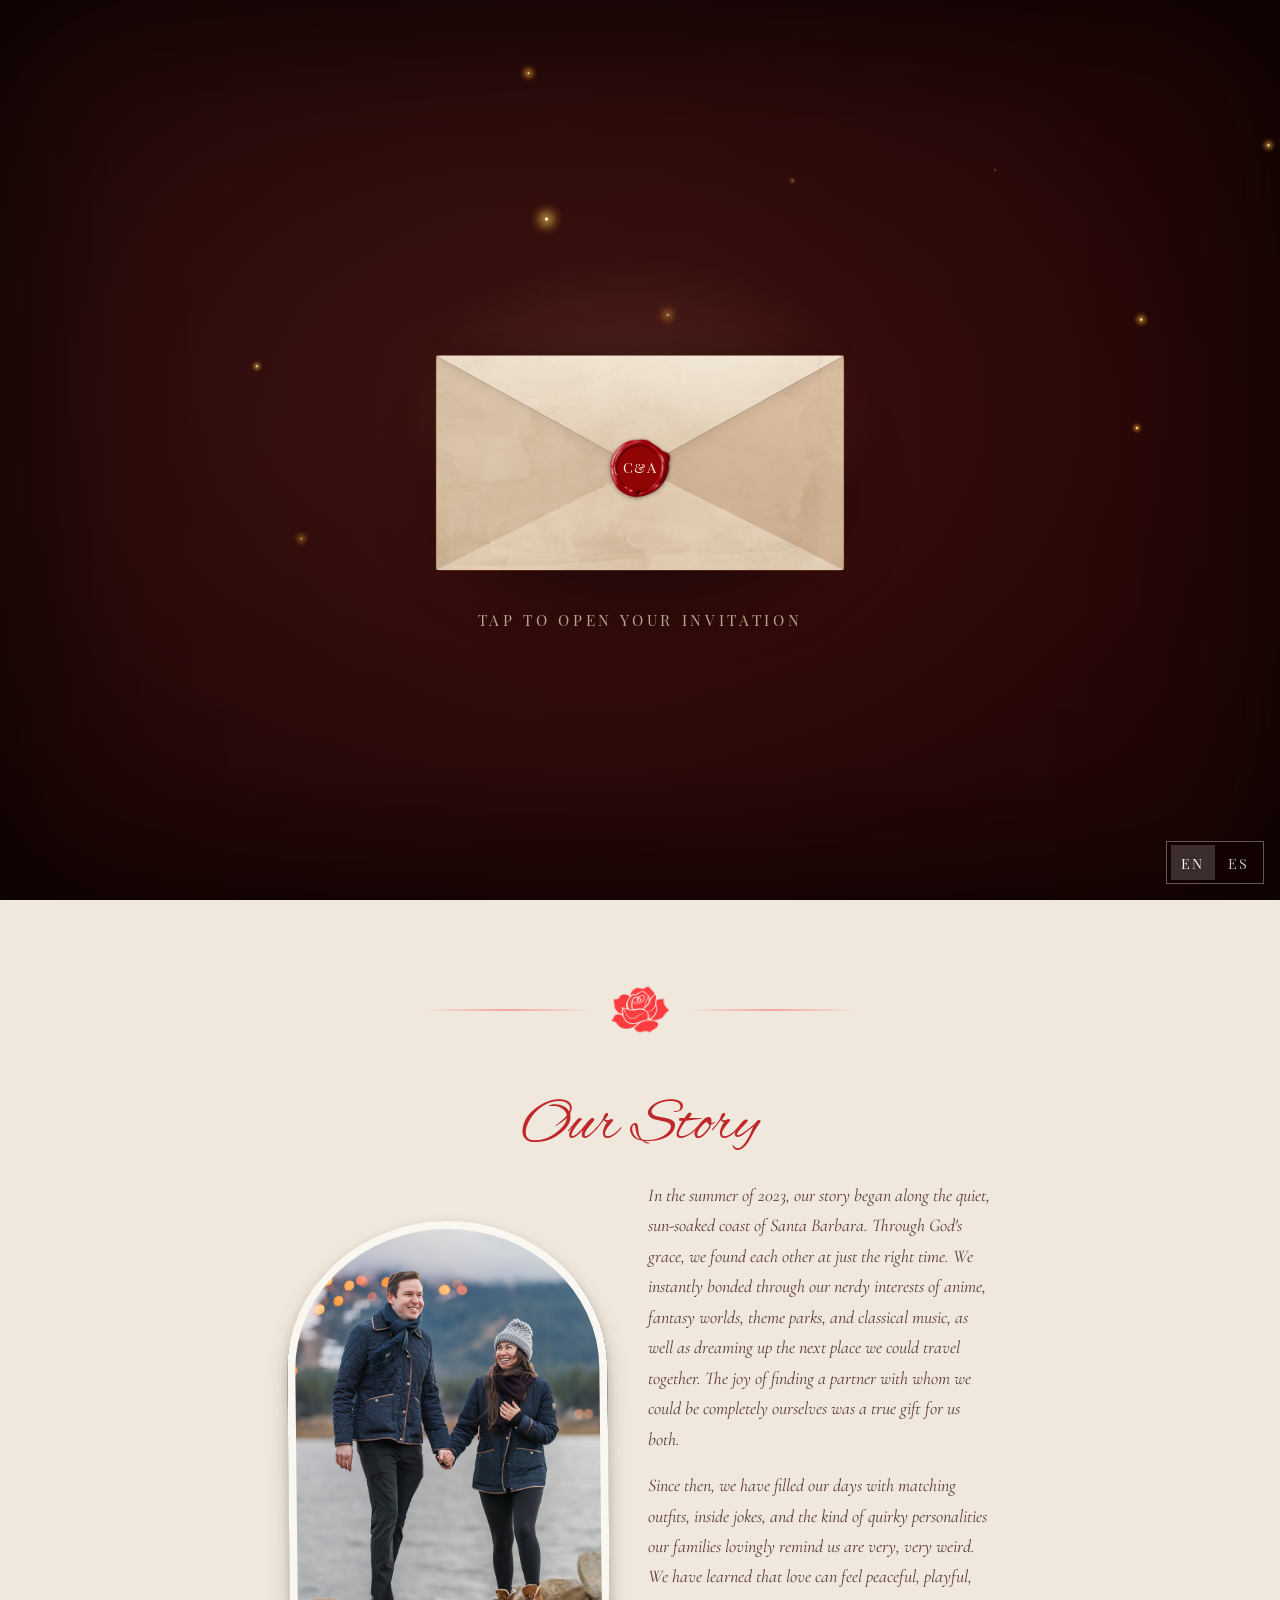
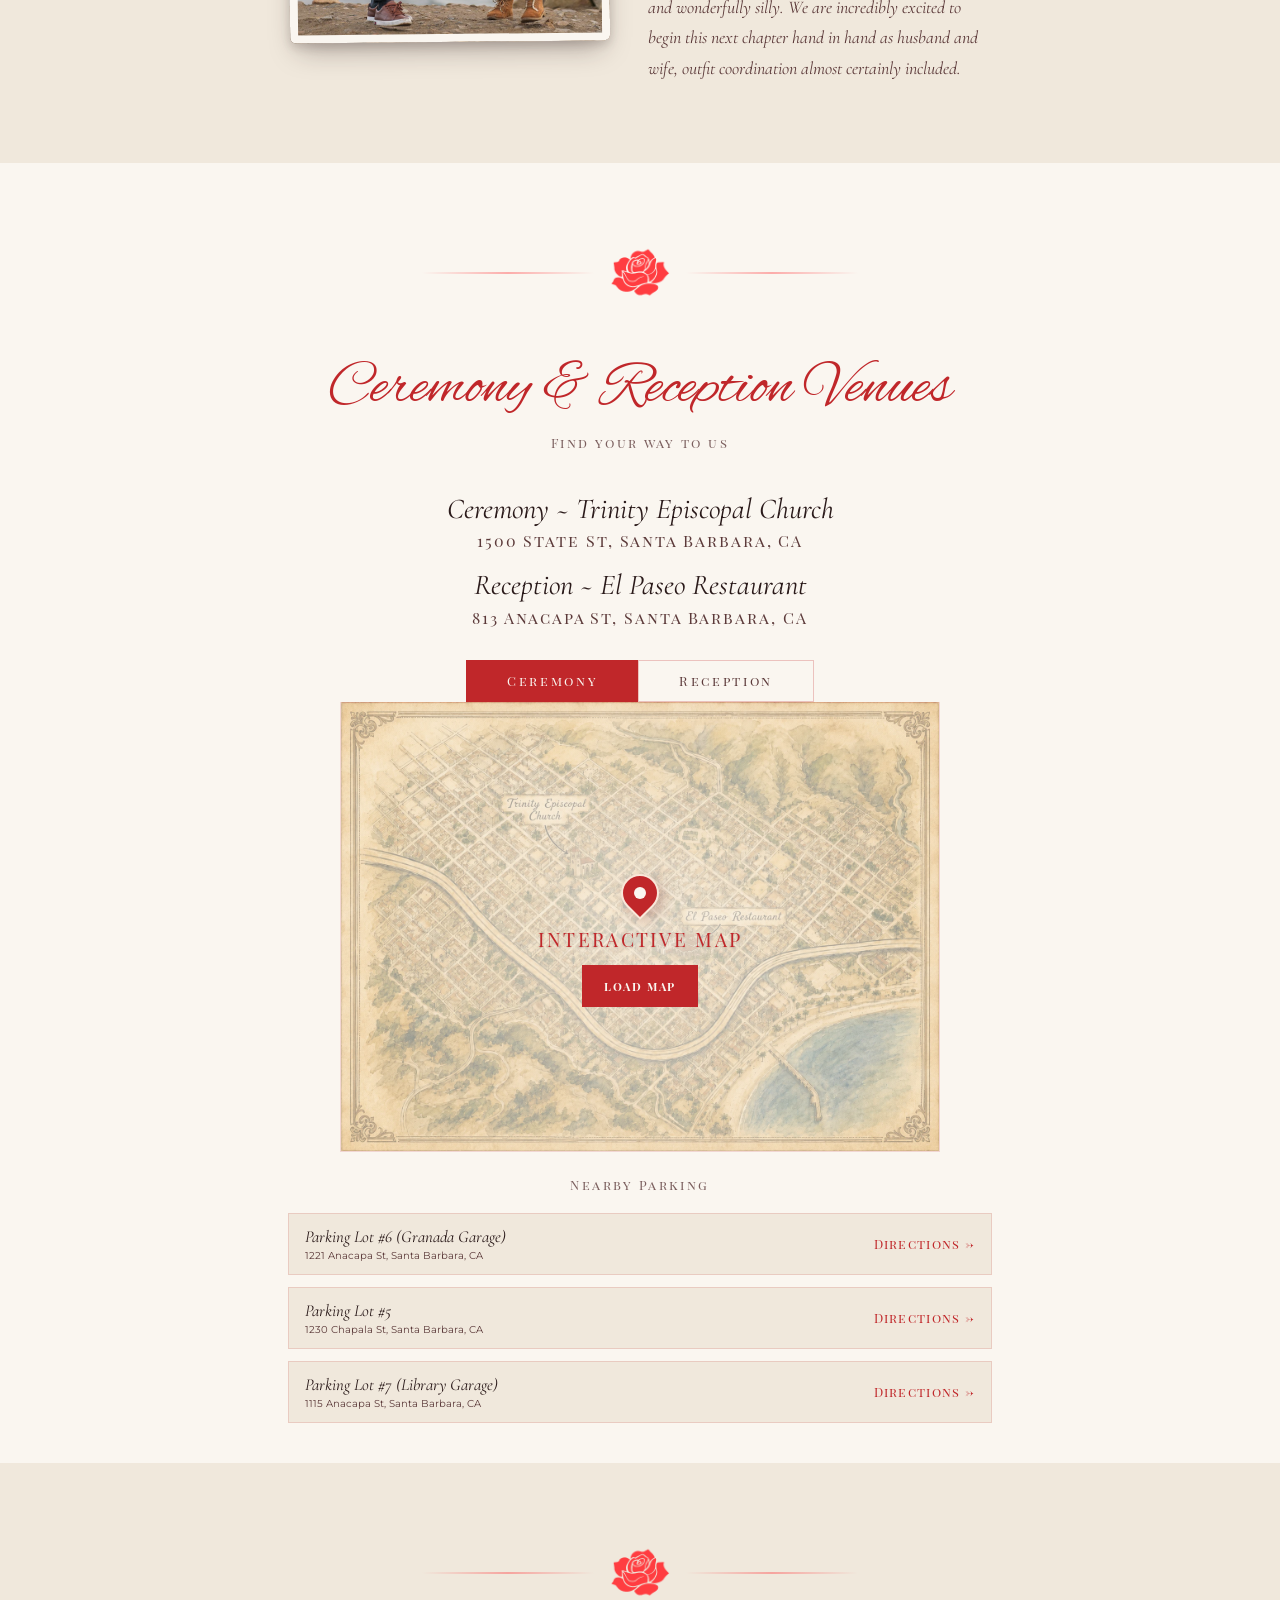
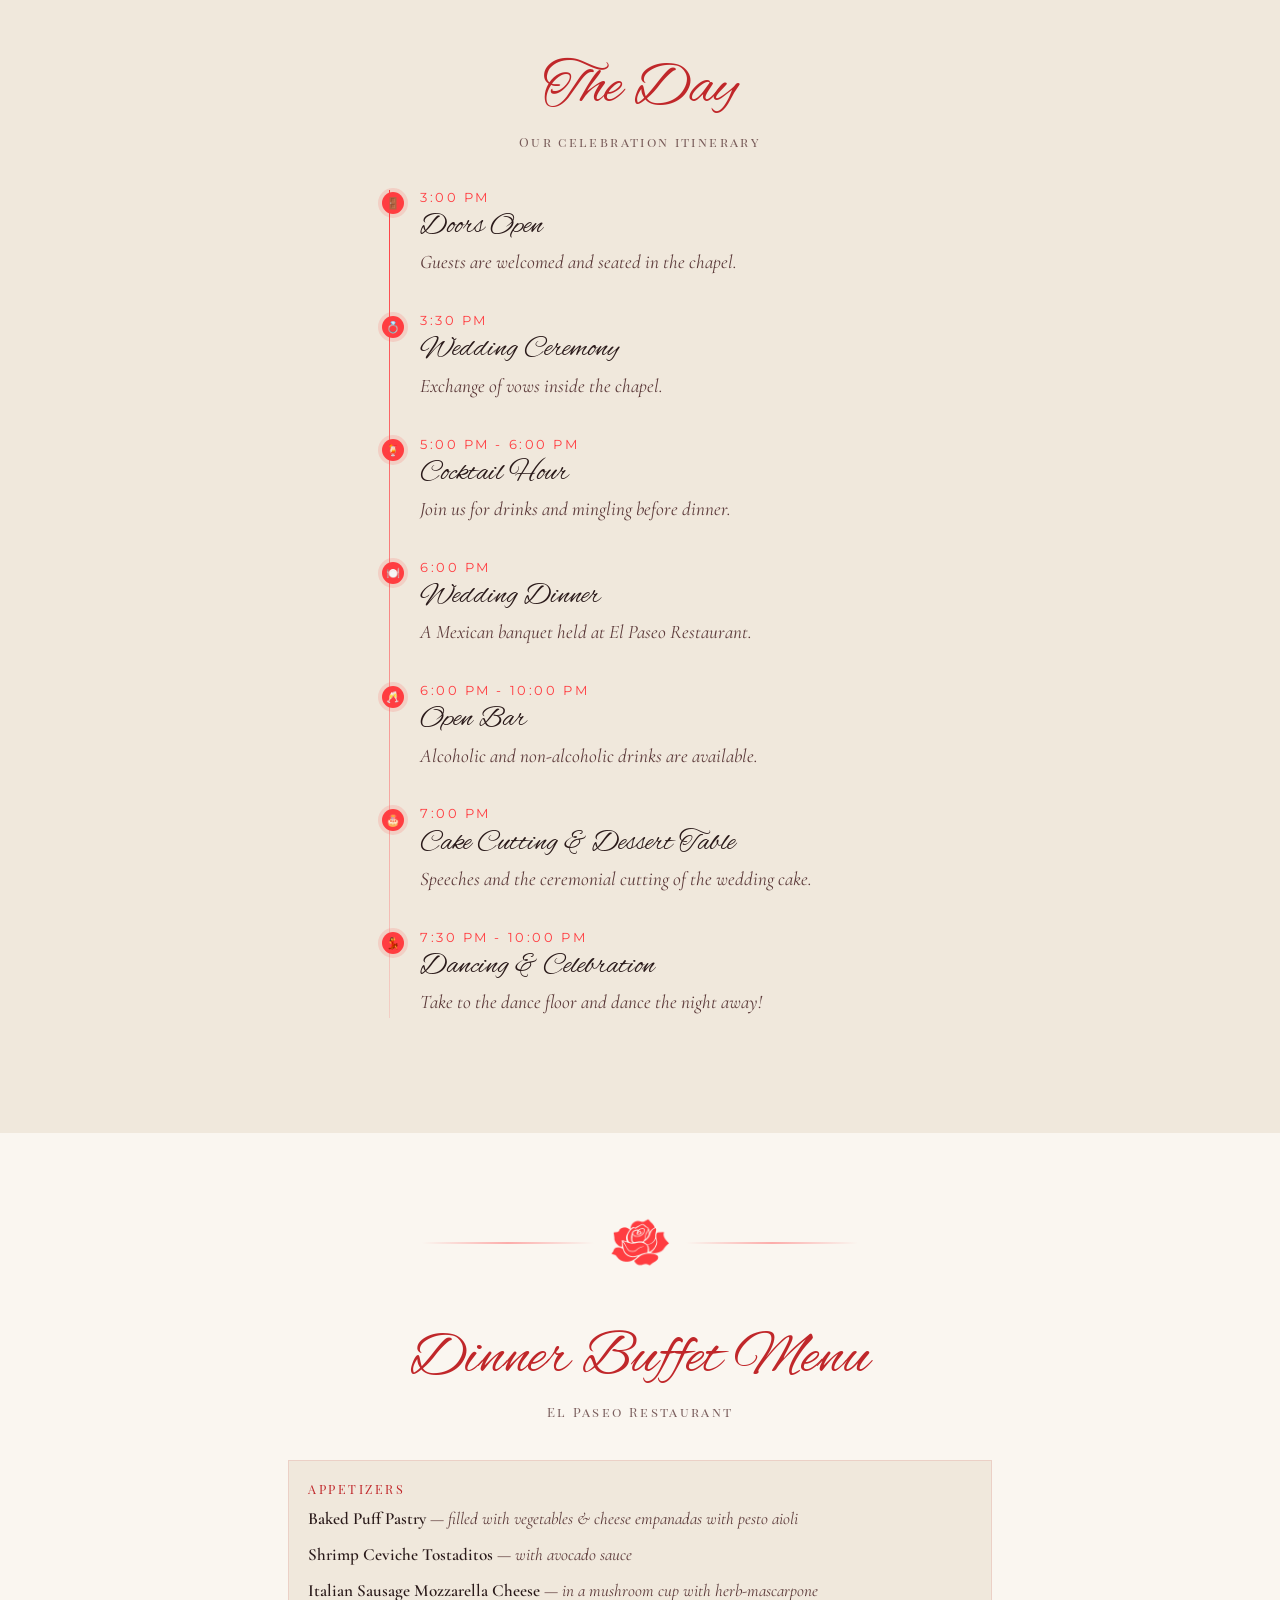
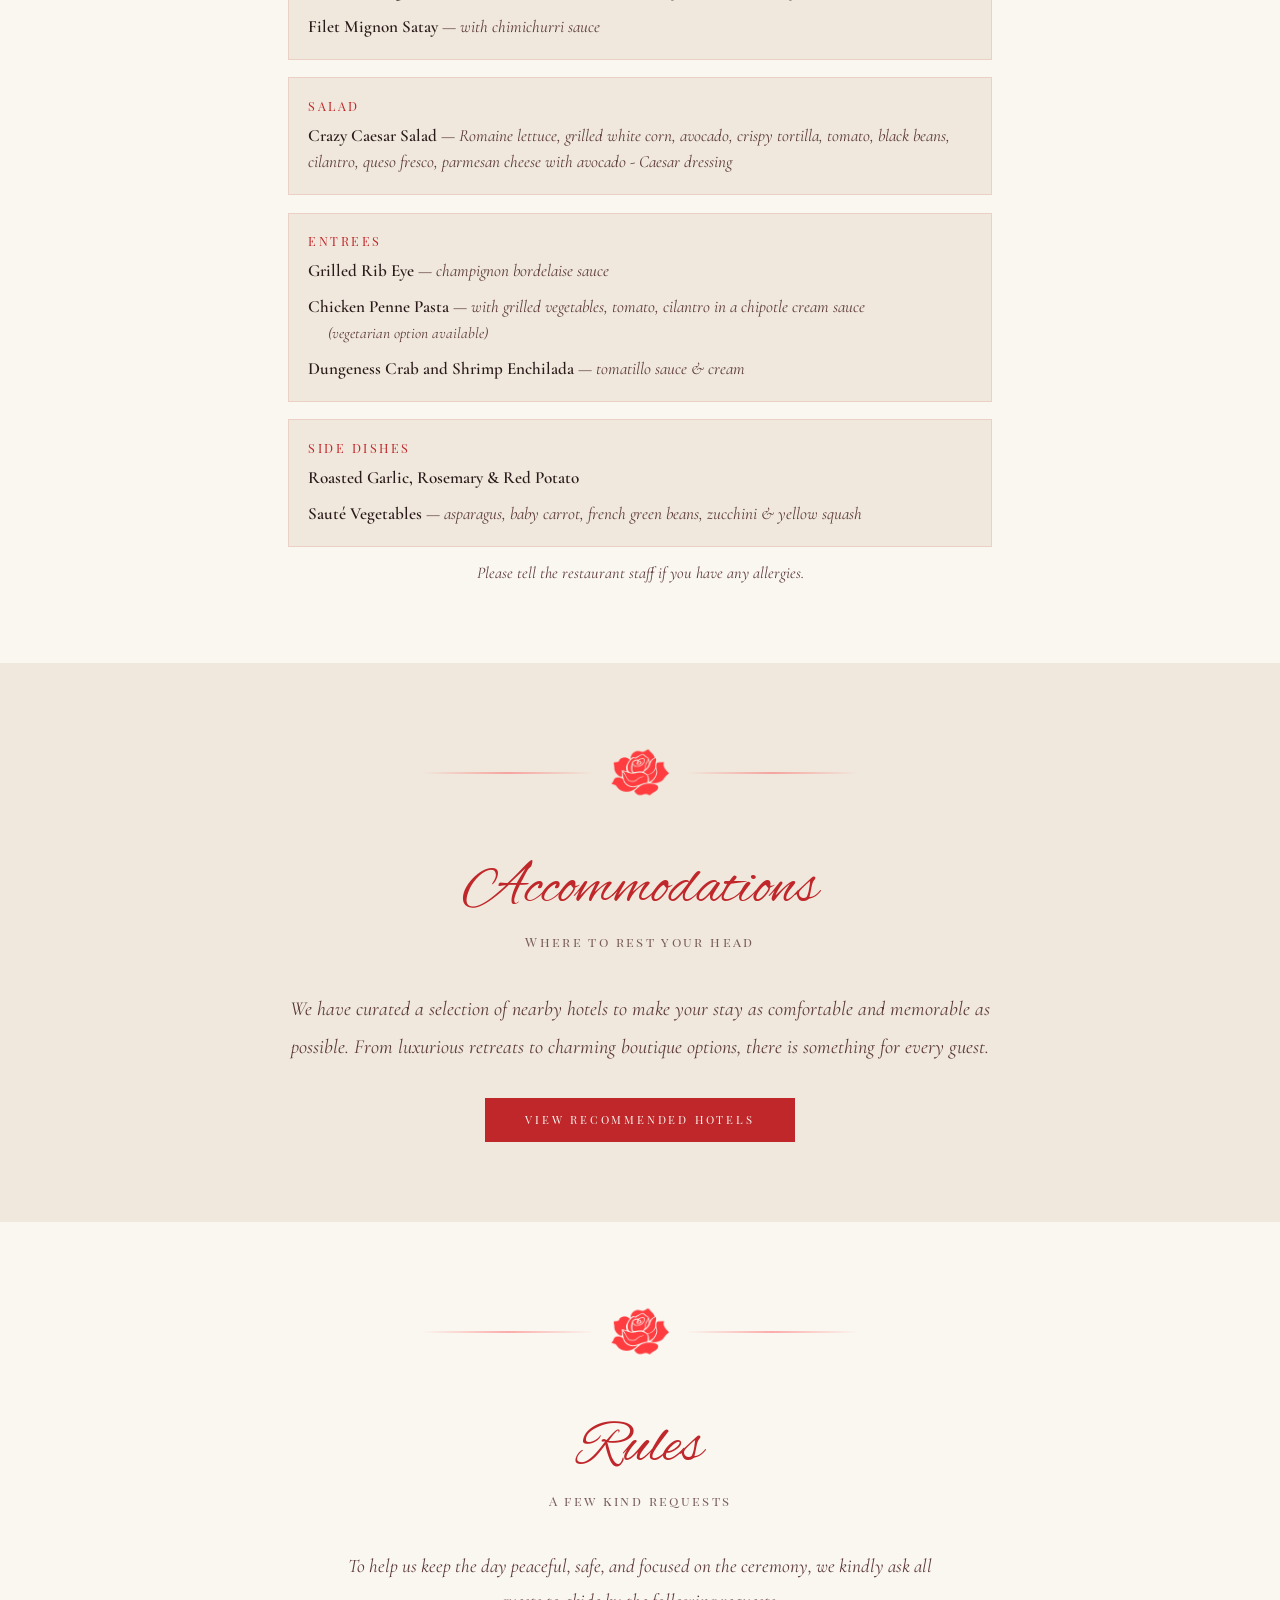
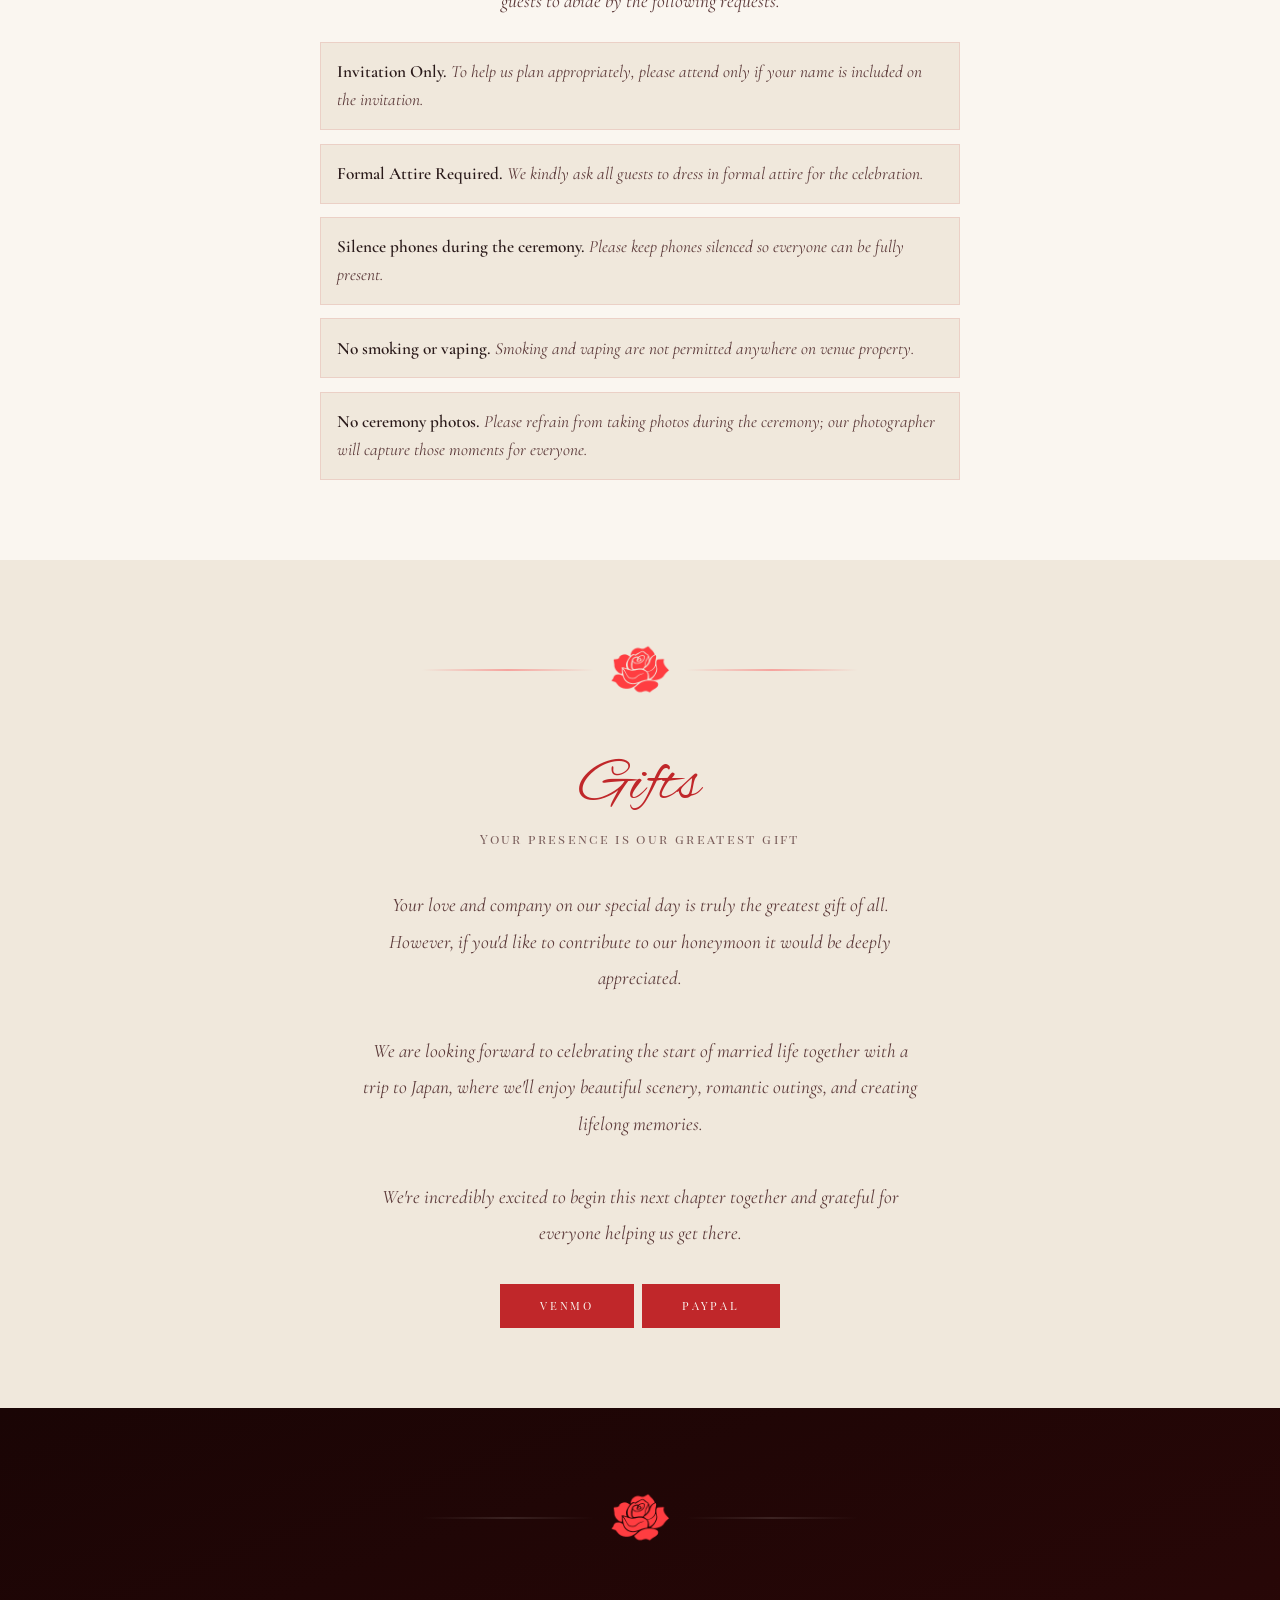
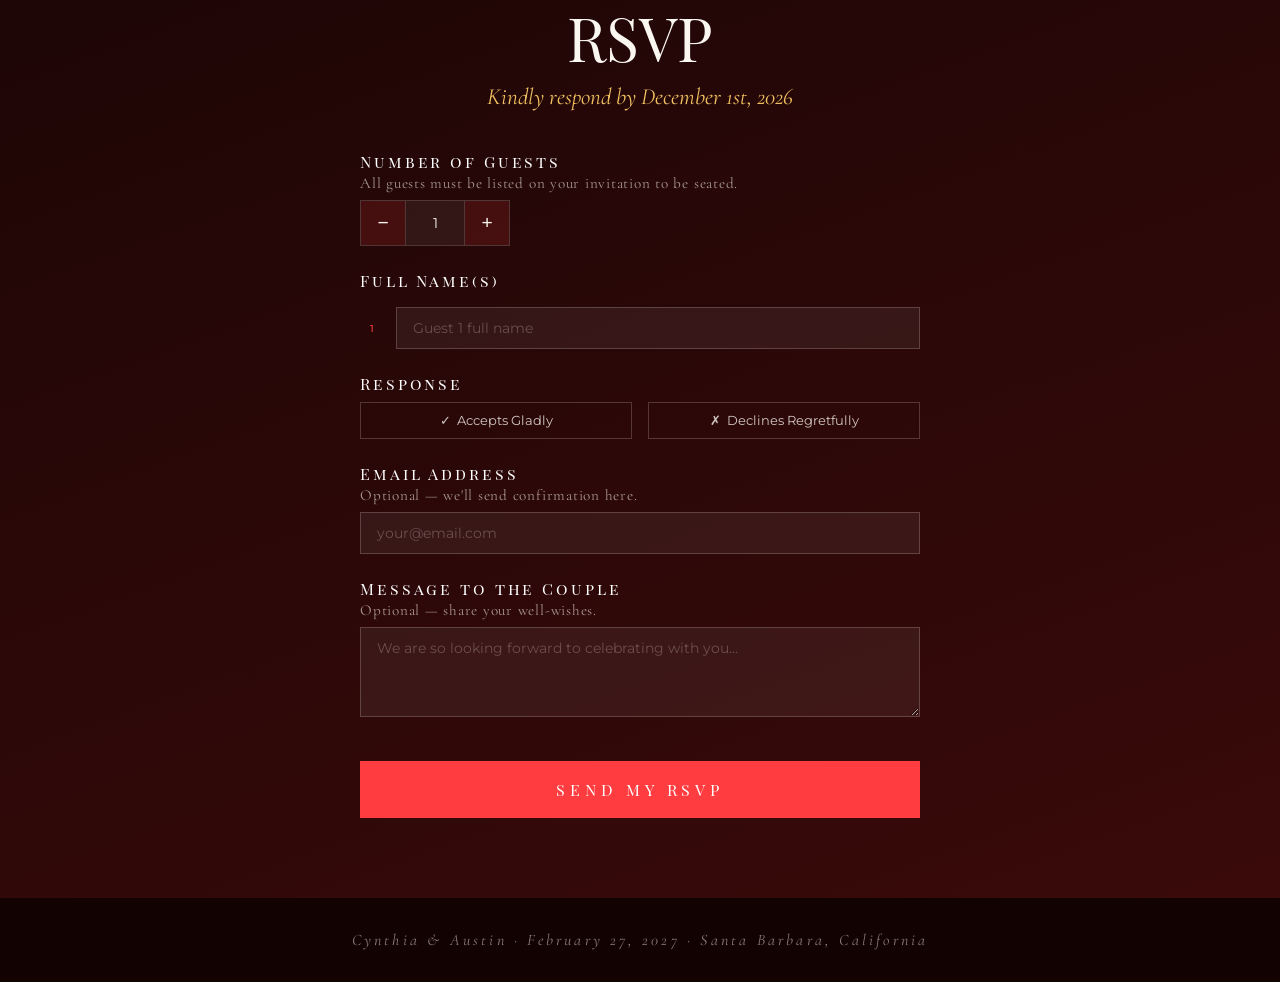
==== index.html @ e63852cf "Add pointer parallax to dust motes, fix bloom spacing" ====
<!DOCTYPE html>
<html lang="en">
  <head>
  <meta charset="UTF-8">
  <meta name="viewport" content="width=device-width, initial-scale=1.0">
  <meta name="robots" content="noindex">
  <title>The Wedding of Cynthia & Austin</title>
  <link rel="icon" type="image/png" href="img/rose-icon-red.png">

  <script>
    // Chromium exposes wasDiscarded. Firefox and WebKit do not, so retain the
    // last lifecycle state and scroll position in this tab's session storage.
    (() => {
      const keys = {
        opened: 'weddingInvitationOpened',
        lifecycle: 'weddingInvitationLifecycle',
        scrollY: 'weddingInvitationScrollY',
      };
      let resumingOpenedInvitation = false;
      let resumedScrollY = null;

      try {
        const navigationEntry = performance.getEntriesByType('navigation')[0];
        const navigationType = navigationEntry?.type;
        const wasDiscarded = document.wasDiscarded === true;
        const explicitReload = navigationType === 'reload' && !wasDiscarded;
        const invitationWasOpened = sessionStorage.getItem(keys.opened) === 'true';
        const storedLifecycle = sessionStorage.getItem(keys.lifecycle);

        resumingOpenedInvitation =
          !explicitReload &&
          invitationWasOpened &&
          (wasDiscarded || storedLifecycle === 'hidden');

        if (!resumingOpenedInvitation) {
          sessionStorage.removeItem(keys.opened);
        }

        const savedScrollValue = sessionStorage.getItem(keys.scrollY);
        const savedScrollY = Number(savedScrollValue);
        if (savedScrollValue !== null && Number.isFinite(savedScrollY) && savedScrollY >= 0) {
          resumedScrollY = savedScrollY;
        }
      } catch (_) {}

      window.__resumingOpenedInvitation = resumingOpenedInvitation;
      window.__resumedInvitationScrollY = resumedScrollY;
      window.__weddingInvitationStorageKeys = keys;

      if (resumingOpenedInvitation) {
        document.documentElement.classList.add('resume-opened-invitation');
      }
    })();
  </script>

  <!-- Fonts -->
  <link rel="preconnect" href="https://fonts.googleapis.com">
  <link rel="preconnect" href="https://fonts.gstatic.com" crossorigin>
  <link href="https://fonts.googleapis.com/css2?family=Alex+Brush&family=Cormorant+Garamond:ital,wght@0,300..700;1,300..700&family=Montserrat:ital,wght@0,100..900;1,100..900&family=Playfair+Display+SC:ital,wght@0,400;0,700;0,900;1,400;1,700;1,900&display=swap" rel="stylesheet">

  <!-- Shared styles -->
  <link rel="stylesheet" href="css/styles.css">

  <!-- Page-specific styles -->
  <style>
    /* ══════════════════════════════════════
      ENVELOPE SCREEN
    ══════════════════════════════════════ */
    #envelope-screen {
      position: fixed; inset: 0; z-index: 100;
      background:
        radial-gradient(ellipse at center, #3a0a0a 0%, #1a0505 100%);
      display: flex; flex-direction: column;
      align-items: center; justify-content: center;
      cursor: pointer;
      transition: opacity 0.9s ease, visibility 0.9s ease;
      overflow: hidden;
      -webkit-tap-highlight-color: transparent;
    }
    #envelope-screen::before {
      content: '';
      position: absolute;
      inset: 0;
      pointer-events: none;
      background:
        radial-gradient(80% 80% at 35% 40%, rgba(255, 235, 195, 0.04), transparent 75%);
    }
    #envelope-screen::after {
      content: '';
      position: absolute;
      inset: 0;
      pointer-events: none;
      box-shadow: inset 0 0 160px rgba(8, 3, 2, 0.85);
    }
    #envelope-screen.hide { opacity: 0; visibility: hidden; pointer-events: none; }

    .env-hint {
      font-family: 'Playfair Display SC', serif;
      color: rgba(250, 232, 198, 0.7);
      font-size: clamp(0.72rem, 2.3vw, 0.95rem);
      letter-spacing: 0.24em;
      text-transform: uppercase;
      margin-top: 2.2rem;
      text-shadow: 0 1px 8px rgba(0, 0, 0, 0.45);
      animation: pulse 3.2s ease-in-out infinite;
      position: relative;
      z-index: 2;
    }
    @keyframes pulse { 0%,100%{opacity:0.45} 50%{opacity:0.95} }
    #envelope-screen.opening .env-hint {
      animation: none;
      opacity: 0;
      transition: opacity 0.45s ease;
    }

    /* SVG envelope */
    .envelope-wrap {
      position: relative;
      width: clamp(270px, 62vw, 450px);
      z-index: 2;
      perspective: 1400px;
    }
    .envelope-wrap::before {
      content: '';
      position: absolute;
      inset: -20px;
      background: radial-gradient(ellipse at center, rgba(241, 207, 157, 0.2) 0%, transparent 68%);
      opacity: 0.7;
      z-index: -1;
    }
    .envelope-wrap::after {
      content: '';
      position: absolute;
      left: 8%; right: 8%;
      bottom: -18px; top: 40%;
      background: rgba(10, 3, 2, 0.65);
      filter: blur(36px);
      border-radius: 50%;
      z-index: -1;
    }

    svg.env { width: 100%; height: auto; overflow: visible; }

    /* envelope body */
    .env-body { fill: url(#envBodyGrad); filter: url(#roughPaper); }
    .env-side-l { fill: url(#envLeftGrad); filter: url(#roughPaper); }
    .env-side-r { fill: url(#envRightGrad); filter: url(#roughPaper); }
    .env-bottom { fill: url(#envBottomGrad); filter: url(#roughPaper); }
    .env-paper-overlay {
      fill: url(#paperTexture);
      opacity: 0.22;
    }

    /* flap */
    .flap-group {
      transform-origin: 210px 80px;
    }
    /* Static transform is the resting pose; the keyframes override it while
       running and settle on the same value (skipEnvelopeInstantly suppresses
       the animation so the pose applies instantly). Slight overshoot past
       -152° so the paper feels like it has weight. */
    .flap-group.open {
      transform: rotateX(-152deg) translateY(-2px);
      animation: flapFold 1.45s forwards;
    }
    @keyframes flapFold {
      0%   { transform: rotateX(0deg) translateY(0); animation-timing-function: cubic-bezier(0.5, 0.05, 0.55, 0.95); }
      38%  { transform: rotateX(-90deg) translateY(-1px); animation-timing-function: cubic-bezier(0.3, 0.4, 0.35, 1); }
      74%  { transform: rotateX(-159deg) translateY(-2px); animation-timing-function: cubic-bezier(0.4, 0, 0.5, 1); }
      100% { transform: rotateX(-152deg) translateY(-2px); }
    }

    .env-flap {
      fill: url(#envFlapGrad);
      filter: drop-shadow(0 -4px 8px rgba(0,0,0,0.2));
    }
    .env-flap-back {
      fill: #b08f72;
      backface-visibility: visible;
    }
    .flap-front-layer {
      opacity: 1;
    }
    .flap-back-layer {
      opacity: 0;
    }
    .flap-back-static {
      fill: #b08f72;
    }
    .envelope-wrap.past-fold .flap-front-layer { opacity: 0; }
    .envelope-wrap.past-fold .flap-back-layer { opacity: 1; }

    /* wax seal */
    .seal-group {
      transform-box: fill-box;
      transform-origin: center;
      backface-visibility: visible;
    }
    .seal-img {
      filter: drop-shadow(0 1px 2px rgba(0, 0, 0, 0.35));
    }
    .seal-monogram {
      font-family: 'Playfair Display SC', serif;
      font-size: 13.5px;
      fill: #f8ecda;
      letter-spacing: 0.8px;
      text-anchor: middle;
      dominant-baseline: middle;
      pointer-events: none;
    }
    /* On tap the seal pops, cracks free, and falls out of frame; the monogram
       goes with it. seal-gone is the instant version for the skip path. */
    .envelope-wrap.seal-cracked .seal-group {
      animation: sealBreak 0.95s forwards;
    }
    .envelope-wrap.seal-gone .seal-group {
      animation: none;
      opacity: 0;
    }
    @keyframes sealBreak {
      0%   { transform: translateY(0) rotate(0deg) scale(1); opacity: 1; animation-timing-function: cubic-bezier(0.2, 0.7, 0.3, 1.35); }
      30%  { transform: translateY(-3px) rotate(-6deg) scale(1.14); opacity: 1; animation-timing-function: cubic-bezier(0.55, 0, 0.75, 0.4); }
      70%  { transform: translateY(64px) rotate(20deg) scale(1.08); opacity: 0.92; animation-timing-function: cubic-bezier(0.35, 0, 0.7, 0.55); }
      100% { transform: translateY(160px) rotate(44deg) scale(1.04); opacity: 0; }
    }

    /* letter sliding out. -150px lifts the card fully clear of the envelope
       pocket (card bottom y222 → 72, above the front triangles' top edge), so
       the match-cut twin swap happens with no part of the card hidden — the
       swap would otherwise pop the tucked-in lower third in front of the
       envelope in a single frame. */
    .env-letter {
      transform: translateY(55px);
      transition: transform 1.05s cubic-bezier(0.33, 0, 0.18, 1);
    }
    .env-letter.open {
      transform: translateY(-150px);
    }

    /* Match-cut letter twin: an HTML copy of the SVG letter, positioned over
       it by JS, that zooms toward the viewer until its paper fills the screen.
       All geometry is in --lu (letter units, 1/310th of the letter's on-screen
       width) so it scales with the envelope; the SVG letter's coordinates map
       1:1 onto --lu multiples. */
    .letter-twin {
      position: absolute;
      z-index: 3;
      background: #f9f0e2;
      border-radius: calc(var(--lu) * 3);
      transform-origin: center;
      will-change: transform;
      overflow: hidden;
    }
    /* The scale target overshoots cover by 1.5× and the paper starts fading
       at 55% (≈ where it reaches ~90% viewport cover), so the zoom never
       pauses — you keep moving through the letter as the hero comes in. */
    .letter-twin.zoom {
      animation: letterZoom 1.6s cubic-bezier(0.5, 0, 0.4, 1) forwards;
    }
    @keyframes letterZoom {
      0%   { transform: scale(1); opacity: 1; }
      55%  { opacity: 1; }
      100% { transform: scale(calc(var(--letter-cover-scale, 8) * 1.5)); opacity: 0; }
    }
    .letter-twin .lt-border {
      position: absolute;
      inset: calc(var(--lu) * 10);
      border: calc(var(--lu) * 0.8) solid rgba(207, 173, 121, 0.7);
    }
    .letter-twin .lt-rule {
      position: absolute;
      left: calc(var(--lu) * 29);
      right: calc(var(--lu) * 29);
      height: calc(var(--lu) * 0.55);
      background: #ceb79a;
    }
    .letter-twin .lt-text {
      position: absolute;
      left: 0;
      width: 100%;
      text-align: center;
      line-height: 1;
      white-space: nowrap;
    }
    .letter-twin .lt-invited {
      top: calc(var(--lu) * 51);
      font-family: 'Cormorant Garamond', serif;
      font-style: italic;
      font-size: calc(var(--lu) * 19);
      color: #8b2a1d;
    }
    .letter-twin .lt-wedding-of {
      top: calc(var(--lu) * 83);
      font-family: 'Playfair Display SC', serif;
      font-size: calc(var(--lu) * 10.5);
      letter-spacing: calc(var(--lu) * 2.2);
      color: #735847;
    }
    .letter-twin .lt-names {
      top: calc(var(--lu) * 103);
      font-family: 'Alex Brush', cursive;
      font-size: calc(var(--lu) * 27);
      color: #2f1b12;
    }
    .letter-twin .lt-divider {
      position: absolute;
      top: calc(var(--lu) * 140);
      left: calc(var(--lu) * 71);
      width: calc(var(--lu) * 168);
      height: calc(var(--lu) * 0.85);
      background: rgba(175, 124, 52, 0.65);
    }
    .letter-twin .lt-date {
      top: calc(var(--lu) * 154);
      font-family: 'Playfair Display SC', serif;
      font-size: calc(var(--lu) * 9.4);
      letter-spacing: calc(var(--lu) * 3.2);
      color: #614837;
    }

    /* Warm light bloom over the envelope→hero crossover. */
    .reveal-flash {
      position: fixed;
      inset: 0;
      z-index: 150;
      pointer-events: none;
      opacity: 0;
      background: radial-gradient(ellipse 90% 75% at 50% 42%,
        rgba(255, 243, 214, 0.98) 0%,
        rgba(255, 219, 156, 0.55) 46%,
        rgba(255, 200, 120, 0) 78%);
    }
    .reveal-flash.on {
      animation: revealFlash 1.35s ease-out forwards;
    }
    @keyframes revealFlash {
      0%   { opacity: 0; }
      16%  { opacity: 1; }
      100% { opacity: 0; }
    }

    /* ══════════════════════════════════════
      HERO SECTION
    ══════════════════════════════════════ */
    #hero {
      position: relative;
      width: 100%; height: var(--hero-h, 100svh);
      display: flex; flex-direction: column;
      align-items: center; justify-content: center;
      overflow: hidden;
      opacity: 0;
      transition: opacity 1.2s ease;
    }
    #hero.visible { opacity: 1; }

    .hero-parallax {
      position: absolute;
      inset: 0;
      z-index: 1;
    }

    /* Each layer is oversized so JS parallax never exposes gaps. */
    .hero-layer {
      position: absolute;
      width: 135%;
      height: 135%;
      left: -17.5%;
      top: -17.5%;
      background-repeat: no-repeat;
      transform: translateZ(0);
      /* Stops WebKit re-rasterizing the layer mid-transform (the classic
         iOS/old-Android parallax flicker). No visual change. */
      backface-visibility: hidden;
      -webkit-backface-visibility: hidden;
    }
    /* Promote the layers that move every frame to their own compositor tile.
       Sky is intentionally NOT here: it no longer scroll-parallaxes (scrollMult
       0) and its old filter was removed, so it only animates once at entrance —
       JS demotes it to a 2D transform at rest (frozenAlways) so the largest
       layer never holds a resident tile. Arches are included because they are
       transformed every frame; bare translateZ(0) is treated as a hint, not a
       guarantee, on mobile WebKit. */
    .hero-layer.bushes,
    .hero-layer.church,
    .hero-layer.arch-left,
    .hero-layer.arch-right { will-change: transform; }
    /* Low-power devices: these layers are frozen (no scroll motion) in degraded
       mode, so don't keep them permanently promoted — holding oversized scaled
       tiles resident is what makes weak GPUs drop/mis-place them (the church
       rendering off-centre). Bushes still parallaxes, so it keeps its hint. */
    html.hero-degraded .hero-layer.church,
    html.hero-degraded .hero-layer.arch-left,
    html.hero-degraded .hero-layer.arch-right { will-change: auto; }
    .hero-layer.sky {
      background-position: center top;
      background-size: cover;
      z-index: 0;
      /* Brightness darkening absorbed into .hero-overlay so the compositor
         doesn't run a filter pass on the largest transformed layer. */
    }
    .hero-layer.church {
      background-size: 1024px auto;
      background-position: center bottom;
      z-index: 1;
      /* Same as sky — darkening lives on .hero-overlay now. */
    }
    .hero-layer.arch-left,
    .hero-layer.arch-right {
      width: 58%;
      height: 135%;
      top: -17.5%;
      left: auto;
      right: auto;
      background: none;
      overflow: visible;
      z-index: 3;
    }
    .hero-layer.arch-left { left: -3%; }
    .hero-layer.arch-right { right: -3%; left: auto; }

    .hero-layer.arch-left::before,
    .hero-layer.arch-right::before {
      content: "";
      position: absolute;
      left: 50%;
      top: 50%;
      height: 100%;
      aspect-ratio: 1 / 1;
      transform: translate(-50%, -50%);
      background-repeat: no-repeat;
      background-size: 100% 100%;
      background-position: center center;
    }
    .hero-layer.bushes {
      background-repeat: repeat-x;
      background-size: auto 42vh;
      background-position: center 100%;
      z-index: 4;
      transform-origin: center bottom;
    }
    html.hero-assets-priority .hero-layer.sky,
    html.hero-assets-ready .hero-layer.sky {
      background-image: url('img/sky-clouds.webp');
    }
    html.hero-assets-priority .hero-layer.church,
    html.hero-assets-ready .hero-layer.church {
      background-image: url('img/bg-church.webp');
    }
    html.hero-assets-priority .hero-layer.arch-left::before,
    html.hero-assets-ready .hero-layer.arch-left::before {
      background-image: url('img/garden-arch-left.webp');
    }
    html.hero-assets-priority .hero-layer.arch-right::before,
    html.hero-assets-ready .hero-layer.arch-right::before {
      background-image: url('img/garden-arch-right.webp');
    }
    html.hero-assets-priority .hero-layer.bushes,
    html.hero-assets-ready .hero-layer.bushes {
      background-image: url('img/bushes.webp');
    }

    .hero-overlay {
      position: absolute; inset: 0;
      /* Half the strength of the post-filter-removal gradient — enough to
         keep the white hero text legible without re-darkening the scene. */
      background: linear-gradient(to bottom,
        rgba(9, 2, 2, 0.18) 0%,
        rgba(9, 2, 2, 0.08) 30%,
        rgba(9, 2, 2, 0.15) 60%,
        rgba(9, 2, 2, 0.31) 100%);
      z-index: 2;
    }

    .hero-content {
      position: relative; z-index: 5;
      text-align: center;
      width: min(92vw, 760px);
      padding: 2rem;
      isolation: isolate;
    }
    .hero-content::before {
      content: '';
      position: absolute;
      left: 50%;
      top: 46%;
      width: min(110vw, 780px);
      height: 78%;
      min-height: 340px;
      transform: translate(-50%, -50%);
      border-radius: 50%;
      background:
        radial-gradient(ellipse at center,
          rgba(18, 6, 4, 0.43) 0%,
          rgba(18, 6, 4, 0.31) 34%,
          rgba(18, 6, 4, 0.12) 66%,
          transparent 100%);
      filter: blur(14px);
      opacity: 0.88;
      z-index: -1;
      pointer-events: none;
    }
    .hero-copy-fade {
      opacity: 0;
      transform: translateY(24px);
    }
    #hero.visible .hero-copy-fade {
      animation: fadeUp 0.95s ease 1.25s both;
    }
    @keyframes fadeUp { from{opacity:0;transform:translateY(30px)} to{opacity:1;transform:none} }

    .hero-eyebrow {
      font-family: 'Playfair Display SC', serif;
      font-size: clamp(0.8rem, 2vw, 1.0rem);
      font-weight: 700;
      letter-spacing: 0.2em;
      color: #fff;
      margin-bottom: 0.75rem;
      text-shadow:
        0 1px 2px rgba(0,0,0,0.68),
        0 4px 12px rgba(0,0,0,0.62),
        0 12px 30px rgba(0,0,0,0.48),
        0 0 18px rgba(255,235,198,0.18);
    }

    .hero-wedding-of {
      font-family: 'Playfair Display SC', serif;
      font-size: clamp(1rem, 3vw, 1.4rem);
      font-weight: 700;
      color: #fff;
      display: block;
      margin-bottom: 0.3em;
      letter-spacing: 0.1em;
      text-transform: uppercase;
      text-shadow:
        0 1px 2px rgba(0,0,0,0.68),
        0 4px 12px rgba(0,0,0,0.62),
        0 12px 30px rgba(0,0,0,0.48),
        0 0 18px rgba(255,235,198,0.18);
    }

    .hero-names {
      font-family: 'Alex Brush', cursive;
      font-size: clamp(3rem, 12vw, 7rem);
      font-weight: 300;
      color: var(--ivory);
      line-height: 1;
      text-shadow:
        0 2px 3px rgba(0,0,0,0.72),
        0 6px 18px rgba(0,0,0,0.66),
        0 16px 42px rgba(0,0,0,0.55),
        0 0 22px rgba(255,238,204,0.2);
    }

    .hero-ampersand {
      color: var(--red);
      font-style: italic;
      display: block;
      font-size: clamp(2.5rem, 10vw, 5.5rem);
      margin: 0.1em 0;
    }
    .letter-span {
      display: inline-block;
      opacity: 0;
      transform: translateY(14px);
      transition: opacity 0.42s ease, transform 0.42s ease;
    }
    .letter-span.revealed {
      opacity: 1;
      transform: translateY(0);
    }

    .hero-divider {
      width: 80px; height: 1px;
      background: linear-gradient(to right, transparent, var(--gold), transparent);
      margin: 1.5rem auto;
    }

    .hero-date {
      font-family: 'Cormorant Garamond', serif;
      font-size: clamp(1.1rem, 3.5vw, 1.6rem);
      color: #fff;
      font-weight: 700;
      font-style: italic;
      letter-spacing: 0.05em;
      text-shadow:
        0 1px 2px rgba(0,0,0,0.68),
        0 4px 12px rgba(0,0,0,0.62),
        0 12px 30px rgba(0,0,0,0.48),
        0 0 18px rgba(255,235,198,0.18);
    }

    .hero-location {
      font-family: 'Playfair Display SC', serif;
      font-size: clamp(0.8rem, 2vw, 1.0rem);
      font-weight: 700;
      letter-spacing: 0.3em;
      color: #fff;
      margin-top: 0.75rem;
      text-shadow:
        0 1px 2px rgba(0,0,0,0.68),
        0 4px 12px rgba(0,0,0,0.62),
        0 12px 30px rgba(0,0,0,0.48),
        0 0 18px rgba(255,235,198,0.18);
    }

    .hero-countdown {
      display: grid;
      grid-template-columns: repeat(4, minmax(52px, 1fr));
      gap: clamp(0.3rem, 1vw, 0.55rem);
      width: min(100%, 390px);
      margin: 1.25rem auto 0;
      color: var(--ivory);
      text-shadow:
        0 1px 2px rgba(0,0,0,0.68),
        0 4px 12px rgba(0,0,0,0.62),
        0 12px 30px rgba(0,0,0,0.48),
        0 0 18px rgba(255,235,198,0.18);
    }
    .countdown-unit {
      min-width: 0;
      padding: 0.65rem 0.5rem 0.7rem;
    }
    .countdown-value {
      display: block;
      font-family: 'Playfair Display SC', serif;
      font-size: clamp(2.175rem, 6vw, 3rem);
      font-weight: 700;
      line-height: 1;
      color: #fff;
    }
    .countdown-label {
      display: block;
      margin-top: 0.5rem;
      font-family: 'Cormorant Garamond', serif;
      font-size: clamp(0.78rem, 2.55vw, 1.02rem);
      font-weight: 700;
      letter-spacing: 0.12em;
      color: #fff;
    }

    /* scroll indicator */
    .scroll-hint {
      position: absolute;
      bottom: 2.5rem;
      z-index: 6;
      text-align: center;
      opacity: 0;
      transform: translateY(12px);
      padding: 0.65rem 1.35rem 0.85rem;
      isolation: isolate;
    }
    .scroll-hint::before {
      content: '';
      position: absolute;
      left: 50%;
      top: 52%;
      width: 190%;
      height: 150%;
      transform: translate(-50%, -50%);
      border-radius: 50%;
      background:
        radial-gradient(ellipse at center,
          rgba(18, 6, 4, 0.36) 0%,
          rgba(18, 6, 4, 0.24) 42%,
          rgba(18, 6, 4, 0.08) 72%,
          transparent 100%);
      filter: blur(10px);
      z-index: -1;
      pointer-events: none;
    }
    #hero.visible .scroll-hint {
      animation: fadeUp 0.85s ease 1.65s both;
    }
    .scroll-hint span {
      display: block;
      font-size: 0.9rem;
      letter-spacing: 0.18em;
      text-transform: uppercase;
      color: rgba(250,246,240,0.78);
      margin-bottom: 0.65rem;
      font-weight: 600;
      text-shadow:
        0 1px 2px rgba(0,0,0,0.45),
        0 5px 14px rgba(0,0,0,0.45);
    }
    .scroll-chevrons { display: flex; flex-direction: column; align-items: center; gap: 3px; }
    .scroll-chevrons i {
      display: block; width: 14px; height: 14px;
      border-right: 2px solid rgba(250,246,240,0.58);
      border-bottom: 2px solid rgba(250,246,240,0.58);
      transform: rotate(45deg);
      animation: chevron 1.5s ease-in-out infinite;
    }
    .scroll-chevrons i:nth-child(2) { animation-delay: 0.15s; }
    .scroll-chevrons i:nth-child(3) { animation-delay: 0.3s; }
    @keyframes chevron { 0%,100%{opacity:0.2} 50%{opacity:1} }

    /* hero RSVP CTA */
    .hero-cta {
      display: inline-block;
      margin-top: 1.75rem;
      padding: 1.05rem 3rem;
      font-family: 'Playfair Display SC', serif;
      font-size: 1rem;
      letter-spacing: 0.3em;
      text-transform: uppercase;
      color: var(--ivory);
      background: rgba(192, 39, 42, 0.92);
      border: 1px solid rgba(250, 246, 240, 0.35);
      text-decoration: none;
      backdrop-filter: blur(2px);
      -webkit-backdrop-filter: blur(2px);
      transition: background 0.25s ease, transform 0.2s ease, border-color 0.25s ease;
    }
    .hero-cta:hover {
      background: var(--red-deep);
      border-color: rgba(250, 246, 240, 0.6);
      transform: translateY(-2px);
    }
    .hero-cta:focus-visible {
      outline: 2px solid var(--gold);
      outline-offset: 3px;
    }
    @media (max-width: 480px) {
      .hero-content {
        width: min(94vw, 420px);
        padding: 1.35rem 1rem 1.6rem;
      }
      .hero-content::before {
        width: 118vw;
        height: 86%;
        min-height: 410px;
        background:
          radial-gradient(ellipse at center,
            rgba(18, 6, 4, 0.58) 0%,
            rgba(18, 6, 4, 0.4) 38%,
            rgba(18, 6, 4, 0.18) 70%,
            transparent 100%);
        filter: blur(16px);
        opacity: 0.95;
      }
      .hero-location { letter-spacing: 0.22em; }
      .hero-countdown {
        grid-template-columns: repeat(4, minmax(42px, 1fr));
        gap: 0.25rem;
        width: min(100%, 318px);
        margin-top: 1rem;
      }
      .countdown-unit {
        padding: 0.55rem 0.3rem 0.6rem;
      }
      .countdown-label {
        font-size: 0.75rem;
        letter-spacing: 0.08em;
      }
      .scroll-hint {
        bottom: 1.75rem;
        padding: 0.7rem 1.15rem 0.9rem;
      }
      .scroll-hint::before {
        width: 220%;
        height: 165%;
        background:
          radial-gradient(ellipse at center,
            rgba(18, 6, 4, 0.48) 0%,
            rgba(18, 6, 4, 0.32) 44%,
            rgba(18, 6, 4, 0.12) 74%,
            transparent 100%);
      }
      .hero-cta { font-size: 0.9rem; padding: 0.9rem 2.4rem; margin-top: 1.25rem; letter-spacing: 0.28em; }
    }

    /* ── OUR STORY ─────────────────────────────────────── */
    .ourstory-layout {
      display: grid;
      grid-template-columns: minmax(220px, 320px) 1fr;
      gap: clamp(1.5rem, 4vw, 2.5rem);
      align-items: center;
      margin-top: 1rem;
    }
    .ourstory-photo-frame {
      position: relative;
      margin: 0;
      border-radius: 50% 50% 6px 6px / 35% 35% 6px 6px;
      overflow: hidden;
      background: var(--ivory);
      padding: 8px;
      box-shadow:
        0 1px 0 rgba(255,255,255,0.5) inset,
        0 14px 28px -8px rgba(42, 26, 26, 0.35),
        0 4px 10px rgba(42, 26, 26, 0.15);
      transform: rotate(-0.6deg);
    }
    .ourstory-photo-frame::after {
      content: '';
      position: absolute;
      inset: 0;
      border-radius: inherit;
      box-shadow: inset 0 0 0 8px var(--ivory);
      pointer-events: none;
      z-index: 1;
    }
    .ourstory-photo {
      display: block;
      width: 100%;
      height: auto;
      aspect-ratio: 3 / 4;
      object-fit: cover;
      object-position: 45% center;
      transform: scale(1.15) translateY(-3%);
      transform-origin: center;
      border-radius: 50% 50% 4px 4px / 35% 35% 4px 4px;
    }
    .ourstory-copy {
      display: flex;
      flex-direction: column;
      gap: 1rem;
    }
    .ourstory-text {
      margin: 0;
      font-size: clamp(1rem, 1.4vw, 1.15rem);
      line-height: 1.7;
      color: var(--text-mid);
      font-style: italic;
    }
    @media (max-width: 720px) {
      .ourstory-layout {
        grid-template-columns: 1fr;
        justify-items: center;
        text-align: center;
      }
      .ourstory-photo-frame {
        max-width: 280px;
        width: 100%;
        transform: none;
      }
      .ourstory-text { text-align: left; }
    }

    @media (max-width: 768px) {
      /* Smaller overscan on the two largest full-bleed layers so their scaled
         backing-store textures stay under older GPUs' max-texture-size. Both
         stay centred (left/top = -(width-100)/2); the reduced margin still
         covers their entrance/scroll travel without exposing edges. */
      .hero-layer.sky,
      .hero-layer.church { width: 124%; height: 124%; left: -12%; top: -12%; }
      .hero-layer.church { background-size: 90vw auto; background-position: center 50%; }
      .hero-layer.arch-left,
      .hero-layer.arch-right {
        width: 64%;
        height: 124%;
        top: -12%;
      }
      .hero-layer.arch-left { left: -9%; }
      .hero-layer.arch-right { right: -9%; }
      .hero-layer.arch-left::before,
      .hero-layer.arch-right::before { height: 92%; }
      .hero-layer.bushes { background-size: auto 34vh; }
    }

    /* ══════════════════════════════════════
      PETAL CANVAS
    ══════════════════════════════════════ */
    #petalCanvas {
      position: absolute; inset: 0; width: 100%; height: 100%; z-index: 3;
      pointer-events: none;
      mix-blend-mode: screen;
    }
    /* Candlelit dust behind the envelope (above the screen's bg, below the
       envelope itself at z2). */
    #envMoteCanvas {
      position: absolute; inset: 0; width: 100%; height: 100%; z-index: 1;
      pointer-events: none;
    }
    /* Sparse dust over the dark RSVP finale. The canvas is positioned, which
       would paint it above the section's static content, so the section is
       lifted onto its own layer. */
    #rsvp-motes-wrap { position: relative; }
    #rsvpMoteCanvas {
      position: absolute; inset: 0; width: 100%; height: 100%;
      pointer-events: none;
    }
    #rsvp-motes-wrap .section { position: relative; z-index: 1; }
    #bloomCanvas {
      position: absolute; inset: 0; width: 100%; height: 100%; z-index: 4;
      pointer-events: none;
    }

    /* ══════════════════════════════════════
      ACCOMMODATIONS
    ══════════════════════════════════════ */
    #accommodations { background: var(--ivory); }

    .accomm-text {
      font-family: 'Cormorant Garamond', serif;
      font-size: clamp(1rem, 3vw, 1.25rem);
      font-style: italic;
      line-height: 1.9;
      color: var(--text-mid);
      text-align: center;
      margin-bottom: 2rem;
    }

    /* ══════════════════════════════════════
      VENUE / MAP
    ══════════════════════════════════════ */
    #venue { background: var(--ivory-dark); }
    #sec-venue { padding-bottom: clamp(1.5rem, 4vw, 2.5rem); }

    .venue-details {
      text-align: center; margin-bottom: 2rem;
    }
    .venue-name {
      font-family: 'Cormorant Garamond', serif;
      font-size: clamp(1.3rem, 4vw, 1.8rem);
      font-style: italic;
      color: var(--text-dark);
      margin-bottom: 0.3rem;
    }
    .venue-addr {
      font-family: 'Playfair Display SC', serif;
      font-size: 1.0rem;
      letter-spacing: 0.12em;
      color: var(--text-mid);
    }

    /* map tabs */
    .map-tabs {
      display: flex;
      justify-content: center;
      gap: 0;
      margin-bottom: 0;
    }
    .map-tab {
      font-family: 'Playfair Display SC', serif;
      font-size: 0.82rem;
      letter-spacing: 0.2em;
      padding: 0.7rem 2.5rem;
      border: 1px solid rgba(192,39,42,0.25);
      background: transparent;
      color: var(--text-mid);
      cursor: pointer;
      transition: all 0.2s ease;
    }
    .map-tab:first-child { border-right: none; }
    .map-tab.active {
      background: var(--red-dark);
      color: var(--ivory);
      border-color: var(--red-dark);
    }
    .map-tab:not(.active):hover {
      background: rgba(192,39,42,0.07);
      color: var(--red-dark);
    }
    .map-frame {
      width: 100%;
      aspect-ratio: 4 / 3;
      border: 1px solid rgba(192,39,42,0.15);
      display: block;
    }
    .map-frame-wrap {
      display: none;
      position: relative;
      width: min(100%, 600px);
      aspect-ratio: 4 / 3;
      margin: 0 auto;
      overflow: hidden;
      background:
        linear-gradient(rgba(250, 246, 240, 0.44), rgba(250, 246, 240, 0.44)),
        url('img/map-sketch.webp') center/cover no-repeat;
      border: 1px solid rgba(192,39,42,0.15);
    }
    .map-frame-wrap.active {
      display: block;
    }
    .map-frame-wrap iframe {
      position: absolute;
      inset: 0;
      width: 100%;
      height: 100%;
      display: block;
      opacity: 0;
    }
    .map-frame-wrap iframe[hidden] { display: none; }
    .map-frame-wrap.map-ready iframe {
      animation: mapReveal 0.65s ease forwards;
    }
    @keyframes mapReveal {
      to { opacity: 1; }
    }
    .map-placeholder {
      position: absolute;
      inset: 0;
      z-index: 2;
      display: grid;
      place-items: center;
      padding: 1.5rem;
      background:
        radial-gradient(circle at center, rgba(250,246,240,0.54), rgba(250,246,240,0.24) 56%, rgba(250,246,240,0.04));
      transition: opacity 0.45s ease, visibility 0.45s ease;
    }
    .map-placeholder.is-loading .map-load-button {
      cursor: wait;
      opacity: 0.72;
    }
    .map-placeholder.is-leaving {
      opacity: 0;
      visibility: hidden;
      pointer-events: none;
    }
    .map-card-copy {
      width: min(84%, 340px);
      padding: 1.2rem 1.3rem;
      display: flex;
      flex-direction: column;
      align-items: center;
      justify-content: center;
      gap: 0.85rem;
      text-align: center;
      transform: translateY(14px);
    }
    .map-marker-icon {
      position: relative;
      width: 38px;
      height: 38px;
      background: var(--red-dark);
      border: 2px solid rgba(255, 248, 233, 0.92);
      border-radius: 50% 50% 50% 0;
      box-shadow: 0 7px 14px rgba(92, 0, 4, 0.22);
      transform: rotate(-45deg);
    }
    .map-marker-icon::after {
      content: '';
      position: absolute;
      width: 12px;
      height: 12px;
      top: 50%;
      left: 50%;
      background: var(--ivory);
      border-radius: 50%;
      transform: translate(-50%, -50%);
    }
    .map-card-title {
      color: var(--red-dark);
      font-family: 'Playfair Display SC', serif;
      font-size: clamp(1rem, 2.2vw, 1.2rem);
      letter-spacing: 0.12em;
      text-shadow: 0 2px 10px rgba(255, 251, 244, 0.95), 0 1px 2px rgba(55, 31, 18, 0.18);
      text-transform: uppercase;
    }
    .map-load-button {
      border: 1px solid var(--red-dark);
      background: var(--red-dark);
      color: var(--ivory);
      cursor: pointer;
      font-family: 'Playfair Display SC', serif;
      font-size: 0.7rem;
      font-weight: 700;
      letter-spacing: 0.14em;
      padding: 0.78rem 1.3rem;
      text-transform: uppercase;
      transition: background 0.2s ease, border-color 0.2s ease, transform 0.2s ease;
    }
    .map-load-button:hover {
      background: var(--red-deep);
      border-color: var(--red-deep);
      transform: translateY(-1px);
    }
    .map-load-button:focus-visible {
      outline: 3px solid var(--gold);
      outline-offset: 4px;
    }
    @media (max-width: 520px) {
      .map-placeholder { padding: 1rem; }
      .map-card-copy { width: min(88%, 300px); padding: 1rem; }
      .map-marker-icon { width: 34px; height: 34px; }
    }
    @media (prefers-reduced-motion: reduce) {
      .map-card-copy,
      .map-frame-wrap.map-ready iframe {
        transition: none;
      }
    }

    /* parking links */
    .parking-list {
      margin-top: 1.5rem;
      display: flex;
      flex-direction: column;
      gap: 0.75rem;
    }
    .parking-list .section-sub {
      margin-bottom: 0.5rem;
    }
    .parking-item {
      display: flex;
      justify-content: space-between;
      align-items: center;
      padding: 0.75rem 1rem;
      border: 1px solid rgba(192,39,42,0.15);
      background: var(--ivory);
    }
    .parking-name {
      font-family: 'Cormorant Garamond', serif;
      font-size: 1.05rem;
      font-style: italic;
      color: var(--text-dark);
    }
    .parking-addr {
      font-family: 'Montserrat', sans-serif;
      font-size: 0.65rem;
      color: var(--text-mid);
      margin-top: 2px;
    }
    .parking-link {
      font-family: 'Playfair Display SC', serif;
      font-size: 0.8rem;
      letter-spacing: 0.1em;
      color: var(--red-dark);
      text-decoration: none;
      white-space: nowrap;
      margin-left: 1rem;
      flex-shrink: 0;
    }
    .parking-link:hover { text-decoration: underline; }

    #map-container {
      width: 100%;
      height: clamp(300px, 55vw, 440px);
      border: 1px solid rgba(192,39,42,0.15);
    }

    /* ══════════════════════════════════════
      ITINERARY
    ══════════════════════════════════════ */
    #itinerary { background: var(--ivory); }

    .timeline {
      position: relative;
      padding-left: 2.5rem;
      max-width: 520px; margin: 0 auto;
    }
    .timeline::before {
      content: '';
      position: absolute; left: 0.55rem; top: 0; bottom: 0;
      width: 1px;
      background: linear-gradient(to bottom, var(--red), rgba(255,61,65,0.15));
    }

    .tl-item {
      position: relative; margin-bottom: 2.2rem;
      opacity: 0; transform: translateX(-20px);
      transition: opacity 0.5s ease, transform 0.5s ease;
    }
    .tl-item.in-view { opacity: 1; transform: none; }

    .tl-dot {
      position: absolute; left: -2.35rem; top: 0.15rem;
      width: 22px; height: 22px;
      background: var(--red);
      border-radius: 50%;
      display: flex; align-items: center; justify-content: center;
      font-size: 0.7rem; color: white;
      box-shadow: 0 0 0 4px rgba(255,61,65,0.15);
    }

    .tl-time {
      font-family: 'Montserrat', sans-serif;
      font-size: 0.8rem;
      letter-spacing: 0.2em;
      text-transform: uppercase;
      color: var(--red);
      margin-bottom: 0.2rem;
    }
    .tl-event {
      font-family: 'Alex Brush', cursive;
      font-size: clamp(1.4rem, 3.5vw, 1.8rem);
      color: var(--text-dark);
    }
    .tl-desc {
      font-family: 'Cormorant Garamond', serif;
      font-size: 1.2rem;
      font-style: italic;
      color: var(--text-mid);
      margin-top: 0.2rem;
      line-height: 1.6;
    }

    /* ══════════════════════════════════════
      DINNER MENU
    ══════════════════════════════════════ */
    .menu-wrap {
      display: grid;
      gap: 1.1rem;
    }
    .menu-block {
      background: var(--ivory);
      border: 1px solid rgba(192,39,42,0.12);
      padding: 1.15rem 1.2rem;
    }
    .section-bg-ivory .menu-block,
    .section-bg-ivory .parking-item {
      background: var(--ivory-dark);
    }
    .menu-block-title {
      font-family: 'Playfair Display SC', serif;
      font-size: 0.78rem;
      letter-spacing: 0.2em;
      color: var(--red-dark);
      margin-bottom: 0.55rem;
      text-transform: uppercase;
    }
    .menu-list {
      list-style: none;
      display: grid;
      gap: 0.6rem;
      margin: 0;
      padding: 0;
    }
    .menu-item {
      font-family: 'Cormorant Garamond', serif;
      font-size: 1.07rem;
      color: var(--text-mid);
      line-height: 1.55;
      font-style: italic;
    }
    .menu-item strong {
      color: var(--text-dark);
      font-style: normal;
      font-weight: 600;
    }
    .menu-subtext {
      display: block;
      margin: 0.12rem 0 0 1.25rem;
      font-size: 0.96rem;
      color: var(--text-mid);
    }
    .menu-note {
      margin-top: 1rem;
      text-align: center;
      font-family: 'Cormorant Garamond', serif;
      font-style: italic;
      color: var(--text-mid);
      font-size: 1.02rem;
    }

    /* ══════════════════════════════════════
      RULES
    ══════════════════════════════════════ */
    .rules-text {
      font-family: 'Cormorant Garamond', serif;
      font-size: clamp(1rem, 3vw, 1.2rem);
      font-style: italic;
      line-height: 1.8;
      color: var(--text-mid);
      text-align: center;
      margin: 0 auto 1.5rem;
      max-width: 600px;
    }
    .rules-list {
      list-style: none;
      display: grid;
      gap: 0.85rem;
      max-width: 640px;
      margin: 0 auto;
      padding: 0;
    }
    .rules-item {
      border: 1px solid rgba(192,39,42,0.12);
      background: var(--ivory-dark);
      padding: 0.95rem 1rem;
      font-family: 'Cormorant Garamond', serif;
      font-size: 1.08rem;
      line-height: 1.6;
      color: var(--text-mid);
      font-style: italic;
    }
    .rules-item strong {
      color: var(--text-dark);
      font-style: normal;
      font-weight: 600;
    }

    /* ══════════════════════════════════════
      GIFTS
    ══════════════════════════════════════ */
    #gifts { background: var(--ivory-dark); }

    .gifts-text {
      font-family: 'Cormorant Garamond', serif;
      font-size: clamp(1rem, 3vw, 1.2rem);
      font-style: italic;
      line-height: 1.9;
      color: var(--text-mid);
      text-align: center;
      margin-bottom: 2rem;
      max-width: 560px; margin-left: auto; margin-right: auto;
    }
    #giftingGroup {
      display: flex;
      justify-content: center;
      align-items: center;
      gap: 0.5rem;
      flex-wrap: wrap;
    }
    #giftingGroup .btn-primary {
      margin: 0;
    }
    @media (max-width: 480px) {
      #giftingGroup {
        flex-direction: row;
      }
    }

    /* ══════════════════════════════════════
      RSVP
    ══════════════════════════════════════ */
    #rsvp {
      background: linear-gradient(160deg, #1a0505 0%, #3a0a0a 100%);
      color: var(--ivory);
    }
    #rsvp-title { font-family: 'Playfair Display SC', serif; font-style: normal; color: var(--ivory); }
    #rsvp .section-sub { color: rgba(250,246,240,0.5); }

    .rsvp-deadline {
      text-align: center;
      font-family: 'Cormorant Garamond', serif;
      font-size: clamp(1.2rem, 3.125vw, 1.45rem);
      color: var(--gold);
      font-style: italic;
      margin-bottom: 2.5rem;
    }

    .rsvp-form { max-width: 560px; margin: 0 auto; }

    .form-group { margin-bottom: 1.5rem; }

    label.form-label {
      display: block;
      font-family: 'Playfair Display SC', serif;
      font-size: 1.0rem;
      letter-spacing: 0.18em;
      color: #fff;
      margin-bottom: 0.5rem;
    }
    .form-label .form-note {
      display: block;
      font-family: 'Cormorant Garamond', serif;
      font-size: 0.95rem;
      letter-spacing: 0.05em;
      text-transform: none;
      color: rgba(250,246,240,0.6);
      margin-top: 0.15rem;
    }

    input[type=text], input[type=email], input[type=number], textarea, select {
      width: 100%;
      background: rgba(250,246,240,0.06);
      border: 1px solid rgba(250,246,240,0.2);
      color: var(--ivory);
      font-family: 'Montserrat', sans-serif;
      font-size: 0.85rem;
      padding: 0.75rem 1rem;
      outline: none;
      transition: border-color 0.2s;
      -webkit-appearance: none;
      border-radius: 0;
    }
    input[type=number] {
      appearance: textfield;
      -moz-appearance: textfield;
    }
    input[type=number]::-webkit-outer-spin-button,
    input[type=number]::-webkit-inner-spin-button {
      -webkit-appearance: none;
      margin: 0;
    }
    input:focus, textarea:focus { border-color: var(--red); }
    textarea { resize: vertical; min-height: 90px; }
    ::placeholder { color: rgba(250,246,240,0.25); }

    /* number stepper */
    .stepper {
      display: flex;
      align-items: center;
      gap: 0;
      border: 1px solid rgba(250,246,240,0.2);
      width: fit-content;
    }
    .stepper button {
      width: 44px; height: 44px;
      background: rgba(255,61,65,0.15);
      border: none; color: var(--ivory);
      font-size: 1.2rem; cursor: pointer;
      transition: background 0.2s;
    }
    .stepper button:hover { background: rgba(255,61,65,0.35); }
    .stepper input {
      width: 60px; border: none;
      border-left: 1px solid rgba(250,246,240,0.15);
      border-right: 1px solid rgba(250,246,240,0.15);
      text-align: center; height: 44px;
      padding: 0;
    }

    /* dynamic name fields */
    #name-fields { margin-top: 1rem; }
    .name-row { display: flex; gap: 0.75rem; margin-bottom: 0.75rem; align-items: center; }
    .name-row .person-num {
      font-size: 0.65rem; color: var(--red); min-width: 1.5rem;
      text-align: center; font-weight: 500;
    }

    /* radio */
    .radio-group { display: flex; gap: 1rem; flex-wrap: wrap; }
    .radio-label {
      display: flex; align-items: center; gap: 0.5rem;
      cursor: pointer; font-size: 0.8rem;
      color: rgba(250,246,240,0.8);
      padding: 0.6rem 1.2rem;
      border: 1px solid rgba(250,246,240,0.2);
      transition: border-color 0.2s, background 0.2s;
      flex: 1; min-width: 160px; justify-content: center;
    }
    .radio-label input { display: none; }
    .radio-label.selected-accept { border-color: #4caf82; background: rgba(76,175,130,0.1); color: #7de0b0; }
    .radio-label.selected-decline { border-color: rgba(255,61,65,0.5); background: rgba(255,61,65,0.07); color: #ff8a8c; }

    .btn-submit {
      width: 100%;
      background: var(--red);
      color: white;
      border: none;
      padding: 1.1rem;
      font-family: 'Playfair Display SC', serif;
      font-size: 1.0rem;
      letter-spacing: 0.3em;
	  text-transform: uppercase;
      cursor: pointer;
      transition: background 0.25s, transform 0.2s;
      margin-top: 1rem;
    }
    .btn-submit:hover { background: var(--red-dark); transform: translateY(-2px); }

    /* success */
    #rsvp-success {
      display: none; text-align: center; padding: 3rem 1rem;
    }
    #rsvp-success .check {
      font-size: 3rem; margin-bottom: 1rem;
    }
    #rsvp-success h3 {
      font-family: 'Cormorant Garamond', serif;
      font-size: 2rem; color: var(--ivory); font-weight: 300;
      margin-bottom: 0.5rem;
    }
    #rsvp-success p { color: rgba(250,246,240,0.55); font-size: 0.85rem; }

    /* Avoid replaying or briefly flashing the intro after a discarded tab reloads. */
    html.resume-opened-invitation #envelope-screen {
      opacity: 0;
      visibility: hidden;
      pointer-events: none;
      transition: none;
    }
    html.resume-opened-invitation #hero {
      opacity: 1;
      transition: none;
    }
    html.resume-opened-invitation #hero .hero-copy-fade,
    html.resume-opened-invitation #hero .scroll-hint {
      opacity: 1;
      transform: none;
      animation: none;
    }
    html.resume-opened-invitation .letter-span {
      opacity: 1;
      transform: none;
      transition: none;
    }
  </style>
</head>
<body>

<!-- ═══════════════════════════════════
     ENVELOPE SCREEN
═══════════════════════════════════ -->
<div id="envelope-screen" onclick="openEnvelope()">
  <canvas id="envMoteCanvas" aria-hidden="true"></canvas>
  <div class="envelope-wrap" id="envWrap">
    <svg class="env" viewBox="0 0 420 280" xmlns="http://www.w3.org/2000/svg">
      <defs>
        <filter id="roughPaper" x="-20%" y="-20%" width="140%" height="140%">
          <feTurbulence type="fractalNoise" baseFrequency="0.95" numOctaves="1" seed="8" result="noise"/>
          <feDisplacementMap in="SourceGraphic" in2="noise" scale="1.25"/>
        </filter>

        <linearGradient id="envBodyGrad" x1="0" y1="0" x2="0" y2="1">
          <stop offset="0%" stop-color="#efe3cf"/>
          <stop offset="100%" stop-color="#dec7aa"/>
        </linearGradient>
        <linearGradient id="envLeftGrad" x1="0" y1="0" x2="1" y2="1">
          <stop offset="0%" stop-color="#d8bea0"/>
          <stop offset="100%" stop-color="#c8aa87"/>
        </linearGradient>
        <linearGradient id="envRightGrad" x1="1" y1="0" x2="0" y2="1">
          <stop offset="0%" stop-color="#d3b390"/>
          <stop offset="100%" stop-color="#c19974"/>
        </linearGradient>
        <linearGradient id="envBottomGrad" x1="0" y1="0" x2="1" y2="0">
          <stop offset="0%" stop-color="#e6d1b7"/>
          <stop offset="50%" stop-color="#dcc1a2"/>
          <stop offset="100%" stop-color="#e3ceb2"/>
        </linearGradient>
        <linearGradient id="envFlapGrad" x1="0" y1="0" x2="0" y2="1">
          <stop offset="0%" stop-color="#f1e4cf"/>
          <stop offset="100%" stop-color="#d9bd9d"/>
        </linearGradient>
        <radialGradient id="sealGrad" cx="35%" cy="30%" r="75%">
          <stop offset="0%" stop-color="#d04b45"/>
          <stop offset="70%" stop-color="#8d1b1b"/>
          <stop offset="100%" stop-color="#611111"/>
        </radialGradient>
        <pattern id="paperTexture" patternUnits="userSpaceOnUse" width="420" height="280">
          <image href="img/watercolor-paper.jpg" x="0" y="0" width="420" height="280" preserveAspectRatio="xMidYMid slice"/>
        </pattern>
        <clipPath id="envLetterStartClip">
          <rect x="55" y="28" width="310" height="194" rx="3"/>
        </clipPath>
      </defs>

      <!-- envelope body -->
      <g id="envBack">
        <rect class="env-body" x="20" y="80" width="380" height="200" rx="4"/>
        <rect class="env-paper-overlay" x="20" y="80" width="380" height="200" rx="4"/>
        <rect x="20" y="80" width="380" height="200" rx="4" fill="none" stroke="#9a4e30" stroke-width="1.3" opacity="0.56"/>
        <rect x="24" y="84" width="372" height="192" rx="3" fill="none" stroke="#f0d8b9" stroke-width="0.6" opacity="0.5"/>
      </g>

      <!-- top flap behind the letter after the fold crossover. No seal here:
           the seal cracks off and falls before the flap folds. -->
      <g class="flap-group flap-back-layer" id="envFlapBackGroup">
        <polygon class="flap-back-static" points="20,80 210,185 400,80"/>
        <polygon class="env-paper-overlay" points="20,80 210,185 400,80"/>
      </g>

      <!-- invitation starts inside envelope -->
      <g class="env-letter" id="envLetter" clip-path="url(#envLetterStartClip)">
        <rect x="55" y="28" width="310" height="194" fill="#f9f0e2" rx="3"/>
        <rect x="65" y="38" width="290" height="174" fill="none" stroke="#cfad79" stroke-width="0.8" opacity="0.7"/>
        <line x1="84" y1="86" x2="336" y2="86" stroke="#ceb79a" stroke-width="0.55" opacity="0.45"/>
        <line x1="84" y1="106" x2="336" y2="106" stroke="#ceb79a" stroke-width="0.55" opacity="0.35"/>
        <line x1="84" y1="126" x2="336" y2="126" stroke="#ceb79a" stroke-width="0.55" opacity="0.32"/>
        <text x="210" y="94" text-anchor="middle" font-family="Cormorant Garamond, serif" font-size="19" fill="#8b2a1d" font-style="italic">You are cordially invited</text>
        <text x="210" y="119" text-anchor="middle" font-family="Playfair Display SC, serif" font-size="10.5" fill="#735847" letter-spacing="2.2">to the wedding of</text>
        <text x="210" y="152" text-anchor="middle" font-family="Alex Brush, cursive" font-size="27" fill="#2f1b12">Cynthia &amp; Austin</text>
        <line x1="126" y1="168" x2="294" y2="168" stroke="#af7c34" stroke-width="0.85" opacity="0.65"/>
        <text x="210" y="189" text-anchor="middle" font-family="Playfair Display SC, serif" font-size="9.4" fill="#614837" letter-spacing="3.2">FEBRUARY 27, 2027</text>
      </g>

      <g id="envFront">
        <!-- left triangle -->
        <polygon class="env-side-l" points="20,80 210,185 20,280"/>
        <polygon class="env-paper-overlay" points="20,80 210,185 20,280"/>
        <!-- right triangle -->
        <polygon class="env-side-r" points="400,80 210,185 400,280"/>
        <polygon class="env-paper-overlay" points="400,80 210,185 400,280"/>
        <!-- bottom triangle -->
        <polygon class="env-bottom" points="20,280 210,185 400,280"/>
        <polygon class="env-paper-overlay" points="20,280 210,185 400,280"/>

        <!-- inner envelope lines for depth -->
        <line x1="20" y1="80" x2="210" y2="185" stroke="rgba(57,30,19,0.24)" stroke-width="1.1"/>
        <line x1="400" y1="80" x2="210" y2="185" stroke="rgba(57,30,19,0.24)" stroke-width="1.1"/>

      </g>

      <!-- top flap -->
      <g class="flap-group flap-front-layer" id="envFlapFrontGroup">
        <polygon class="env-flap" id="envFlap" points="20,80 210,185 400,80"/>
        <polygon class="env-paper-overlay" points="20,80 210,185 400,80"/>
      </g>

      <!-- wax seal. A sibling of the flap (not a child) so that when it
           cracks off and falls, the flap folding underneath it doesn't sweep
           it along with the rotateX. -->
      <g class="seal-group" id="sealGroup">
        <circle cx="210" cy="185" r="24" fill="#8a1c1c"/>
        <image class="seal-img" href="img/wax-seal.webp" x="181" y="156" width="58" height="58" preserveAspectRatio="xMidYMid meet"/>
        <text class="seal-monogram" x="210" y="186">C&amp;A</text>
      </g>
    </svg>
  </div>

  <p class="env-hint">Tap to open your invitation</p>
</div>

<!-- ═══════════════════════════════════
     HERO / VENUE SECTION
═══════════════════════════════════ -->
<div id="hero">
  <div class="hero-parallax" aria-hidden="true">
    <div class="hero-layer sky" id="pl-sky"></div>
    <div class="hero-layer church" id="pl-church"></div>
    <div class="hero-layer arch-left" id="pl-arch-left"></div>
    <div class="hero-layer arch-right" id="pl-arch-right"></div>
    <div class="hero-layer bushes" id="pl-bushes"></div>
  </div>
  <div class="hero-overlay"></div>
  <canvas id="petalCanvas"></canvas>
  <canvas id="bloomCanvas"></canvas>

  <div class="hero-content" id="pl-hero-content">
    <p class="hero-eyebrow hero-copy-fade">You are cordially invited to</p>
    <span class="hero-wedding-of hero-copy-fade">The Wedding of</span>
    <h1 class="hero-names script">
      <span id="name-cynthia"></span>
      <span class="hero-ampersand" id="name-ampersand"></span>
      <span id="name-austin"></span>
    </h1>
    <p class="hero-date fancy hero-copy-fade">Saturday, February 27th, 2027</p>
    <p class="hero-location caps hero-copy-fade">Santa Barbara, California</p>
    <div class="hero-countdown hero-copy-fade" id="hero-countdown" aria-live="polite">
      <div class="countdown-unit">
        <span class="countdown-value" data-countdown-value="days">0</span>
        <span class="countdown-label" data-countdown-label="days">Days</span>
      </div>
      <div class="countdown-unit">
        <span class="countdown-value" data-countdown-value="hours">0</span>
        <span class="countdown-label" data-countdown-label="hours">Hours</span>
      </div>
      <div class="countdown-unit">
        <span class="countdown-value" data-countdown-value="minutes">0</span>
        <span class="countdown-label" data-countdown-label="minutes">Minutes</span>
      </div>
      <div class="countdown-unit">
        <span class="countdown-value" data-countdown-value="seconds">0</span>
        <span class="countdown-label" data-countdown-label="seconds">Seconds</span>
      </div>
    </div>
    <a href="#sec-rsvp" class="hero-cta hero-copy-fade" id="hero-rsvp-cta">RSVP</a>
  </div>

  <div class="scroll-hint">
    <span>Scroll to continue</span>
    <div class="scroll-chevrons">
      <i></i><i></i><i></i>
    </div>
  </div>
</div>

<!-- ═══════════════════════════════════
     OUR STORY
═══════════════════════════════════ -->
<div class="section-bg-ivory-dark">
  <div class="section" id="sec-ourstory">
    <div class="section-sep">
      <div class="sep-line"></div>
      <div class="sep-img"></div>
      <div class="sep-line"></div>
    </div>
    <h2 class="section-title fancy">Our Story</h2>

    <div class="ourstory-layout">
      <figure class="ourstory-photo-frame">
        <img src="img/Proposal-18.jpg"
             alt="Cynthia and Austin at the proposal"
             class="ourstory-photo"
             loading="lazy"
             width="1959" height="1306" />
      </figure>
      <div class="ourstory-copy">
        <p class="ourstory-text fancy">
          In the summer of 2023, our story began along the quiet, sun-soaked
          coast of Santa Barbara. Through God's grace, we found each other at
          just the right time. We instantly bonded through our nerdy interests
          of anime, fantasy worlds, theme parks, and classical music, as well as
          dreaming up the next place we could travel together. The joy of finding
          a partner with whom we could be completely ourselves was a true gift
          for us both.
        </p>
        <p class="ourstory-text fancy">
          Since then, we have filled our days with matching outfits, inside
          jokes, and the kind of quirky personalities our families lovingly
          remind us are very, very weird. We have learned that love can feel
          peaceful, playful, and wonderfully silly. We are incredibly excited to
          begin this next chapter hand in hand as husband and wife, outfit
          coordination almost certainly included.
        </p>
      </div>
    </div>
  </div>
</div>

<!-- ═══════════════════════════════════
     VENUE / MAP
═══════════════════════════════════ -->
<div class="section-bg-ivory">
  <div class="section" id="sec-venue">
    <div class="section-sep">
      <div class="sep-line"></div>
      <div class="sep-img"></div>
      <div class="sep-line"></div>
    </div>
    <h2 class="section-title fancy">Ceremony &amp; Reception Venues</h2>
    <p class="section-sub">Find your way to us</p>
    <div class="venue-details">
      <p class="venue-name fancy">Ceremony ~ Trinity Episcopal Church</p>
      <p class="venue-addr">1500 State St, Santa Barbara, CA</p>
      <p class="venue-name fancy" style="margin-top:1rem">Reception ~ El Paseo Restaurant</p>
      <p class="venue-addr">813 Anacapa St, Santa Barbara, CA</p>
    </div>
    <div class="map-tabs">
      <button class="map-tab active" onclick="switchMapTab('wedding', this)">Ceremony</button>
      <button class="map-tab" onclick="switchMapTab('reception', this)">Reception</button>
    </div>

    <div id="map-wedding" class="map-frame-wrap active" title="Google Map of Trinity Episcopal Church">
      <div class="map-placeholder" data-map-index="0">
        <div class="map-card-copy">
          <div class="map-marker-icon" aria-hidden="true"></div>
          <div class="map-card-title">Interactive Map</div>
          <button type="button" class="map-load-button" onclick="loadInteractiveMaps()">Load map</button>
        </div>
      </div>
      <iframe title="Google Map of Trinity Episcopal Church" data-src="https://www.google.com/maps/embed?pb=!1m18!1m12!1m3!1d3106.3457917521864!2d-119.70654053176312!3d34.425271484346574!2m3!1f0!2f0!3f0!3m2!1i1024!2i768!4f13.1!3m3!1m2!1s0x80e914889b2cf9dd%3A0xf6d0e25843e2e6e3!2sTrinity%20Episcopal%20Church!5e0!3m2!1sen!2sus!4v1772444078360!5m2!1sen!2sus" width="600" height="450" style="border:0;" allowfullscreen="" referrerpolicy="no-referrer-when-downgrade" hidden></iframe>
    </div>

    <div id="map-reception" class="map-frame-wrap" title="Google Map of El Paseo Restaurant">
      <div class="map-placeholder" data-map-index="1">
        <div class="map-card-copy">
          <div class="map-marker-icon" aria-hidden="true"></div>
          <div class="map-card-title">Interactive Map</div>
          <button type="button" class="map-load-button" onclick="loadInteractiveMaps()">Load map</button>
        </div>
      </div>
      <iframe title="Google Map of El Paseo Restaurant" data-src="https://www.google.com/maps/embed?pb=!1m18!1m12!1m3!1d4654.400933571741!2d-119.70137990620107!3d34.422736718076784!2m3!1f0!2f0!3f0!3m2!1i1024!2i768!4f13.1!3m3!1m2!1s0x80e914792568f3cb%3A0xf7fc42c2808e0523!2sEl%20Paseo%20Restaurant!5e0!3m2!1sen!2sus!4v1772444115865!5m2!1sen!2sus" width="600" height="450" style="border:0;" allowfullscreen="" referrerpolicy="no-referrer-when-downgrade" hidden></iframe>
    </div>

    <div class="parking-list">
      <p class="section-sub">Nearby Parking</p>
      <div class="parking-item">
        <div>
          <div class="parking-name">Parking Lot #6 (Granada Garage)</div>
          <div class="parking-addr">1221 Anacapa St, Santa Barbara, CA</div>
        </div>
        <a class="parking-link" href="https://www.google.com/maps/dir/?api=1&destination=City+of+Santa+Barbara+Downtown+Parking+Lot+%236+(Granada+Garage),Santa+Barbara,CA" target="_blank">Directions →</a>
      </div>
      <div class="parking-item">
        <div>
          <div class="parking-name">Parking Lot #5</div>
          <div class="parking-addr">1230 Chapala St, Santa Barbara, CA</div>
        </div>
        <a class="parking-link" href="https://www.google.com/maps/dir/?api=1&destination=Public+Parking+Lot+5,Santa+Barbara,CA" target="_blank">Directions →</a>
      </div>
      <div class="parking-item">
        <div>
          <div class="parking-name">Parking Lot #7 (Library Garage)</div>
          <div class="parking-addr">1115 Anacapa St, Santa Barbara, CA</div>
        </div>
        <a class="parking-link" href="https://www.google.com/maps/dir/?api=1&destination=City+of+Santa+Barbara+Downtown+Parking+Lot+%237+(Library+Garage),Santa+Barbara,CA" target="_blank">Directions →</a>
      </div>
    </div>
  </div>
</div>

<!-- ═══════════════════════════════════
     ITINERARY
═══════════════════════════════════ -->
<div class="section-bg-ivory-dark">
  <div class="section" id="sec-itinerary">
    <div class="section-sep">
      <div class="sep-line"></div>
      <div class="sep-img"></div>
      <div class="sep-line"></div>
    </div>
    <h2 class="section-title fancy">The Day</h2>
    <p class="section-sub">Our celebration itinerary</p>

    <div class="timeline" id="timeline">
      <div class="tl-item">
        <div class="tl-dot">🚪</div>
        <p class="tl-time">3:00 PM</p>
        <p class="tl-event fancy">Doors Open</p>
        <p class="tl-desc">Guests are welcomed and seated in the chapel.</p>
      </div>
      <div class="tl-item">
        <div class="tl-dot">💍</div>
        <p class="tl-time">3:30 PM</p>
        <p class="tl-event fancy">Wedding Ceremony</p>
        <p class="tl-desc">Exchange of vows inside the chapel.</p>
      </div>

      <div class="tl-item">
        <div class="tl-dot">🍹</div>
        <p class="tl-time">5:00 PM - 6:00 PM</p>
        <p class="tl-event fancy">Cocktail Hour</p>
        <p class="tl-desc">Join us for drinks and mingling before dinner.</p>
      </div>
      <div class="tl-item">
        <div class="tl-dot">🍽️</div>
        <p class="tl-time">6:00 PM</p>
        <p class="tl-event fancy">Wedding Dinner</p>
        <p class="tl-desc">A Mexican banquet held at El Paseo Restaurant.</p>
      </div>
      <div class="tl-item">
        <div class="tl-dot">🥂</div>
        <p class="tl-time">6:00 PM - 10:00 PM</p>
        <p class="tl-event fancy">Open Bar</p>
        <p class="tl-desc">Alcoholic and non-alcoholic drinks are available.</p>
      </div>
      <div class="tl-item">
        <div class="tl-dot">🎂</div>
        <p class="tl-time">7:00 PM</p>
        <p class="tl-event fancy">Cake Cutting & Dessert Table</p>
        <p class="tl-desc">Speeches and the ceremonial cutting of the wedding cake.</p>
      </div>
      <div class="tl-item">
        <div class="tl-dot">💃</div>
        <p class="tl-time">7:30 PM - 10:00 PM</p>
        <p class="tl-event fancy">Dancing & Celebration</p>
        <p class="tl-desc">Take to the dance floor and dance the night away!</p>
      </div>
    </div>
  </div>
</div>

<!-- ═══════════════════════════════════
     DINNER MENU
═══════════════════════════════════ -->
<div class="section-bg-ivory">
  <div class="section" id="sec-menu">
    <div class="section-sep">
      <div class="sep-line"></div>
      <div class="sep-img"></div>
      <div class="sep-line"></div>
    </div>
    <h2 class="section-title fancy">Dinner Buffet Menu</h2>
    <p class="section-sub">El Paseo Restaurant</p>

    <div class="menu-wrap">
      <div class="menu-block">
        <p class="menu-block-title">Appetizers</p>
        <ul class="menu-list">
          <li class="menu-item"><strong>Baked Puff Pastry</strong> — filled with vegetables &amp; cheese empanadas with pesto aioli</li>
          <li class="menu-item"><strong>Shrimp Ceviche Tostaditos</strong> — with avocado sauce</li>
          <li class="menu-item"><strong>Italian Sausage Mozzarella Cheese</strong> — in a mushroom cup with herb-mascarpone</li>
          <li class="menu-item"><strong>Filet Mignon Satay</strong> — with chimichurri sauce</li>
        </ul>
      </div>

      <div class="menu-block">
        <p class="menu-block-title">Salad</p>
        <ul class="menu-list">
          <li class="menu-item"><strong>Crazy Caesar Salad</strong> — Romaine lettuce, grilled white corn, avocado, crispy tortilla, tomato, black beans, cilantro, queso fresco, parmesan cheese with avocado - Caesar dressing</li>
        </ul>
      </div>

      <div class="menu-block">
        <p class="menu-block-title">Entrees</p>
        <ul class="menu-list">
          <li class="menu-item"><strong>Grilled Rib Eye</strong> — champignon bordelaise sauce</li>
          <li class="menu-item"><strong>Chicken Penne Pasta</strong> — with grilled vegetables, tomato, cilantro in a chipotle cream sauce<span class="menu-subtext">(vegetarian option available)</span></li>
          <li class="menu-item"><strong>Dungeness Crab and Shrimp Enchilada</strong> — tomatillo sauce &amp; cream</li>
        </ul>
      </div>

      <div class="menu-block">
        <p class="menu-block-title">Side Dishes</p>
        <ul class="menu-list">
          <li class="menu-item"><strong>Roasted Garlic, Rosemary &amp; Red Potato</strong></li>
          <li class="menu-item"><strong>Sauté Vegetables</strong> — asparagus, baby carrot, french green beans, zucchini &amp; yellow squash</li>
        </ul>
      </div>
    </div>
    <p class="menu-note">Please tell the restaurant staff if you have any allergies.</p>
  </div>
</div>

<!-- ═══════════════════════════════════
     ACCOMMODATIONS
═══════════════════════════════════ -->
<div class="section-bg-ivory-dark">
  <div class="section" id="sec-accomm">
    <div class="section-sep">
      <div class="sep-line"></div>
      <div class="sep-img"></div>
      <div class="sep-line"></div>
    </div>
    <h2 class="section-title fancy">Accommodations</h2>
    <p class="section-sub">Where to rest your head</p>
    <p class="accomm-text fancy">
      We have curated a selection of nearby hotels to make your stay as comfortable and memorable as possible.
      From luxurious retreats to charming boutique options, there is something for every guest.
    </p>
    <a href="hotels.html" class="btn-primary">View Recommended Hotels</a>
  </div>
</div>

<!-- ═══════════════════════════════════
     RULES
═══════════════════════════════════ -->
<div class="section-bg-ivory">
  <div class="section" id="sec-rules">
    <div class="section-sep">
      <div class="sep-line"></div>
      <div class="sep-img"></div>
      <div class="sep-line"></div>
    </div>
    <h2 class="section-title fancy">Rules</h2>
    <p class="section-sub">A few kind requests</p>
    <p class="rules-text fancy">
      To help us keep the day peaceful, safe, and focused on the ceremony, we kindly ask all guests to abide by the following requests.
    </p>
    <ul class="rules-list">
      <li class="rules-item"><strong>Invitation Only.</strong> To help us plan appropriately, please attend only if your name is included on the invitation.</li>
      <li class="rules-item"><strong>Formal Attire Required.</strong> We kindly ask all guests to dress in formal attire for the celebration.</li>
      <li class="rules-item"><strong>Silence phones during the ceremony.</strong> Please keep phones silenced so everyone can be fully present.</li>
      <li class="rules-item"><strong>No smoking or vaping.</strong> Smoking and vaping are not permitted anywhere on venue property.</li>
      <li class="rules-item"><strong>No ceremony photos.</strong> Please refrain from taking photos during the ceremony; our photographer will capture those moments for everyone.</li>
    </ul>
  </div>
</div>

<!-- ═══════════════════════════════════
     GIFTS
═══════════════════════════════════ -->
<div class="section-bg-ivory-dark">
  <div class="section" id="sec-gifts">
    <div class="section-sep">
      <div class="sep-line"></div>
      <div class="sep-img"></div>
      <div class="sep-line"></div>
    </div>
    <h2 class="section-title fancy">Gifts</h2>
    <p class="section-sub">Your presence is our greatest gift</p>
    <p class="gifts-text fancy">
      Your love and company on our special day is truly the greatest gift of all. However, if you'd
      like to contribute to our honeymoon it would be deeply appreciated.

      We are looking forward to celebrating the start of married life together with a trip to Japan, where we'll enjoy beautiful scenery, romantic outings, and creating lifelong memories.

      We're incredibly excited to begin this next chapter together and grateful for everyone helping us get there.
    </p>
    <div class="radio-group" id="giftingGroup">
      <a href="https://venmo.com/Austin-Tisor" class="btn-primary">Venmo</a>
      <a href="https://paypal.me/austintisor" class="btn-primary">PayPal</a>
    </div>
  </div>
</div>

<!-- ═══════════════════════════════════
     RSVP
═══════════════════════════════════ -->
<div class="section-bg-dark" id="rsvp-motes-wrap">
  <canvas id="rsvpMoteCanvas" aria-hidden="true"></canvas>
  <div class="section" id="sec-rsvp" style="color: var(--ivory)">
    <div class="section-sep">
      <div class="sep-line" style="background: linear-gradient(to right, transparent, rgba(250,246,240,0.3), transparent)"></div>
      <div class="sep-img"></div>
      <div class="sep-line" style="background: linear-gradient(to right, transparent, rgba(250,246,240,0.3), transparent)"></div>
    </div>
    <h2 class="section-title fancy" id="rsvp-title">RSVP</h2>
    <p class="rsvp-deadline fancy" style="color: #f0c060;">Kindly respond by December 1st, 2026</p>

    <form class="rsvp-form" id="rsvpForm" onsubmit="submitRSVP(event); return false;">

      <!-- Number of guests -->
      <div class="form-group">
        <label class="form-label">
          Number of Guests
          <span class="form-note">All guests must be listed on your invitation to be seated.</span>
        </label>
        <div class="stepper">
          <button type="button" onclick="changeGuests(-1)">−</button>
          <input type="number" id="guestCount" value="1" min="1" max="6" readonly>
          <button type="button" onclick="changeGuests(1)">+</button>
        </div>
      </div>

      <!-- Dynamic name fields -->
      <div class="form-group">
        <label class="form-label">Full Name(s)</label>
        <div id="name-fields"></div>
      </div>

      <!-- Accept / Decline -->
      <div class="form-group">
        <label class="form-label">Response</label>
        <div class="radio-group" id="radioGroup">
          <label class="radio-label" id="lbl-accept" onclick="selectRadio('accept')">
            <input type="radio" name="rsvp" value="accept" id="r-accept">
            <span class="radio-copy">✓ &nbsp;Accepts Gladly</span>
          </label>
          <label class="radio-label" id="lbl-decline" onclick="selectRadio('decline')">
            <input type="radio" name="rsvp" value="decline" id="r-decline">
            <span class="radio-copy">✗ &nbsp;Declines Regretfully</span>
          </label>
        </div>
      </div>

      <!-- Email -->
      <div class="form-group">
        <label class="form-label">
          Email Address
          <span class="form-note">Optional — we'll send confirmation here.</span>
        </label>
        <input type="email" id="rsvpEmail" placeholder="your@email.com" autocomplete="email">
      </div>

      <!-- Message -->
      <div class="form-group">
        <label class="form-label">
          Message to the Couple
          <span class="form-note">Optional — share your well-wishes.</span>
        </label>
        <textarea id="rsvpMessage" placeholder="We are so looking forward to celebrating with you..."></textarea>
      </div>

      <button type="submit" class="btn-submit">Send My RSVP</button>
    </form>

    <div id="rsvp-success">
      <div class="check">🌹</div>
      <h3 class="fancy">Thank you!</h3>
      <p>Your RSVP has been received. We can't wait to celebrate with you.</p>
    </div>
  </div>
</div>

<footer>
  <p>Cynthia &amp; Austin &nbsp;·&nbsp; February 27, 2027 &nbsp;·&nbsp; Santa Barbara, California</p>
</footer>

<div class="jump-menu" id="jump-menu" data-open="false">
  <button type="button"
          class="jump-menu-trigger"
          id="jump-menu-trigger"
          aria-expanded="false"
          aria-controls="jump-menu-panel"
          aria-label="Jump to section">
    <span class="jump-menu-icon" aria-hidden="true"></span>
  </button>
  <div class="jump-menu-panel" id="jump-menu-panel" role="menu" aria-labelledby="jump-menu-trigger">
    <a role="menuitem" href="#sec-ourstory"  data-jump="ourstory">Our Story</a>
    <a role="menuitem" href="#sec-venue"     data-jump="venue">Venues</a>
    <a role="menuitem" href="#sec-itinerary" data-jump="itinerary">Itinerary</a>
    <a role="menuitem" href="#sec-menu"      data-jump="menu">Dinner Menu</a>
    <a role="menuitem" href="#sec-accomm"    data-jump="accomm">Accommodations</a>
    <a role="menuitem" href="#sec-rules"     data-jump="rules">Rules</a>
    <a role="menuitem" href="#sec-gifts"     data-jump="gifts">Gifts</a>
    <a role="menuitem" href="#sec-rsvp"      data-jump="rsvp">RSVP</a>
  </div>
</div>

<div class="language-toggle" id="language-toggle" role="group" aria-label="Language selector">
  <button type="button" class="language-toggle-option" data-lang="en" aria-pressed="true">EN</button>
  <button type="button" class="language-toggle-option" data-lang="es" aria-pressed="false">ES</button>
</div>

<script>
// Lock the hero height to the initial inner height so iOS address-bar
// show/hide (which changes svh) never triggers a relayout of the parallax.
document.documentElement.style.setProperty('--hero-h', window.innerHeight + 'px');

const returningFromHotels = new URLSearchParams(window.location.search).get('from') === 'hotels';
const resumingOpenedInvitation = window.__resumingOpenedInvitation === true;
const resumedInvitationScrollY = window.__resumedInvitationScrollY;
const invitationStorageKeys = window.__weddingInvitationStorageKeys;
const HERO_IMAGE_URLS = [
  'img/sky-clouds.webp',
  'img/bg-church.webp',
  'img/garden-arch-left.webp',
  'img/garden-arch-right.webp',
  'img/bushes.webp',
];

let heroImageElements = [];
let heroImagesReadyPromise = null;

function loadAndDecodeImage(url, priority) {
  return new Promise((resolve) => {
    const img = new Image();
    img.fetchPriority = priority;
    img.decoding = 'async';
    heroImageElements.push(img);
    img.onload = () => {
      if (typeof img.decode === 'function') {
        img.decode().catch(() => {}).finally(resolve);
      } else {
        resolve();
      }
    };
    img.onerror = resolve;
    img.src = url;
  });
}

function prepareHeroImages(priority = 'low') {
  if (heroImagesReadyPromise) {
    if (
      priority === 'high' &&
      !document.documentElement.classList.contains('hero-assets-ready')
    ) {
      heroImageElements.forEach((img) => { img.fetchPriority = 'high'; });
      document.documentElement.classList.add('hero-assets-priority');
    }
    return heroImagesReadyPromise;
  }

  heroImagesReadyPromise = Promise.all(
    HERO_IMAGE_URLS.map((url) => loadAndDecodeImage(url, priority))
  ).finally(() => {
    document.documentElement.classList.remove('hero-assets-priority');
    document.documentElement.classList.add('hero-assets-ready');
  });
  if (priority === 'high') {
    document.documentElement.classList.add('hero-assets-priority');
  }
  return heroImagesReadyPromise;
}

// Give the envelope, seal, paper texture, CSS, and fonts the first pass at the
// network. The hero then warms in the background during the opening animation.
const heroWarmupTimer = setTimeout(() => {
  prepareHeroImages('low');
}, 1000);

if ('scrollRestoration' in history) {
  history.scrollRestoration = 'manual';
}

function clearSectionHash() {
  if (!window.location.hash.startsWith('#sec-')) return;
  history.replaceState(null, '', window.location.pathname + window.location.search);
}

window.addEventListener('load', () => {
  if (returningFromHotels) {
    document.getElementById('sec-accomm')?.scrollIntoView({ behavior: 'instant' });
  } else if (resumingOpenedInvitation && resumedInvitationScrollY !== null) {
    window.scrollTo(0, resumedInvitationScrollY);
  } else if (!resumingOpenedInvitation) {
    window.scrollTo(0, 0);
    clearSectionHash();
  }
});
window.addEventListener('pageshow', () => {
  if (!returningFromHotels && !resumingOpenedInvitation) {
    window.scrollTo(0, 0);
    clearSectionHash();
  }
});

function storeInvitationLifecycle(state) {
  try {
    sessionStorage.setItem(invitationStorageKeys.lifecycle, state);
    sessionStorage.setItem(
      invitationStorageKeys.scrollY,
      String(Math.max(0, window.scrollY || window.pageYOffset || 0))
    );
  } catch (_) {}
}

let invitationLifecycleTerminating = false;

document.addEventListener('visibilitychange', () => {
  if (invitationLifecycleTerminating) return;
  storeInvitationLifecycle(document.visibilityState === 'hidden' ? 'hidden' : 'active');
});

// A regular reload/navigation should not be mistaken for a suspended-tab resume.
window.addEventListener('pagehide', (event) => {
  if (!event.persisted) {
    invitationLifecycleTerminating = true;
    storeInvitationLifecycle('unloading');
  }
});
window.addEventListener('pageshow', () => {
  invitationLifecycleTerminating = false;
  storeInvitationLifecycle('active');
});

// ─────────────────────────────────────
// LANGUAGE TOGGLE (EN/ES)
// ─────────────────────────────────────
const LANGUAGE_STORAGE_KEY = 'preferredLanguage';
const LANGUAGE_RETURN_STORAGE_KEY = 'preferredLanguageFromHotels';
let currentLanguage = 'en';
let rsvpSubmitting = false;

const I18N_INDEX = {
  en: {
    languageSelectorLabel: 'Language selector',
    title: 'The Wedding of Cynthia & Austin',
    envHint: 'Tap to open your invitation',
    envCardLine1: 'You are cordially invited',
    envCardLine2: 'to the wedding of',
    heroEyebrow: 'You are cordially invited to',
    heroWeddingOf: 'The Wedding of',
    heroDate: 'Saturday, February 27th, 2027',
    heroLocation: 'Santa Barbara, California',
    scrollHint: 'Scroll to continue',
    countdownUnits: {
      days: { one: 'Day', other: 'Days' },
      hours: { one: 'Hour', other: 'Hours' },
      minutes: { one: 'Minute', other: 'Minutes' },
      seconds: { one: 'Second', other: 'Seconds' },
    },
    heroCta: 'RSVP',
    jumpMenu: {
      aria: 'Jump to section',
      ourstory: 'Our Story',
      accomm: 'Accommodations',
      venue: 'Venues',
      itinerary: 'Itinerary',
      menu: 'Dinner Menu',
      rules: 'Rules',
      gifts: 'Gifts',
      rsvp: 'RSVP',
    },
    ourstoryTitle: 'Our Story',
    ourstoryText: [
      'In the summer of 2023, our story began along the quiet, sun-soaked coast of Santa Barbara. Through God\'s grace, we found each other at just the right time. We instantly bonded through our nerdy interests of anime, fantasy worlds, theme parks, and classical music, as well as dreaming up the next place we could travel together. The joy of finding a partner with whom we could be completely ourselves was a true gift for us both.',
      'Since then, we have filled our days with matching outfits, inside jokes, and the kind of quirky personalities our families lovingly remind us are very, very weird. We have learned that love can feel peaceful, playful, and wonderfully silly. We are incredibly excited to begin this next chapter hand in hand as husband and wife, outfit coordination almost certainly included.',
    ],
    ourstoryPhotoAlt: 'Cynthia and Austin at the proposal',
    accommodationsTitle: 'Accommodations',
    accommodationsSub: 'Where to rest your head',
    accommodationsText: 'We have curated a selection of nearby hotels to make your stay as comfortable and memorable as possible. From luxurious retreats to charming boutique options, there is something for every guest.',
    accommodationsCta: 'View Recommended Hotels',
    rulesTitle: 'Rules',
    rulesSub: 'A few kind requests',
    rulesText: 'To help us keep the day peaceful, safe, and focused on the ceremony, we kindly ask all guests to abide by the following requests.',
    rulesItems: [
      '<strong>Invitation Only.</strong> To help us plan appropriately, please attend only if your name is included on the invitation.',
      '<strong>Formal Attire Required.</strong> We kindly ask all guests to dress in formal attire for the celebration.',
      '<strong>Silence phones during the ceremony.</strong> Please keep phones silenced so everyone can be fully present.',
      '<strong>No smoking or vaping.</strong> Smoking and vaping are not permitted anywhere on venue property.',
      '<strong>No ceremony photos.</strong> Please refrain from taking photos during the ceremony; our photographer will capture those moments for everyone.',
    ],
    venuesTitle: 'Ceremony & Reception Venues',
    venuesSub: 'Find your way to us',
    venueNames: ['Ceremony ~ Trinity Episcopal Church', 'Reception ~ El Paseo Restaurant'],
    mapTabs: ['Ceremony', 'Reception'],
    mapTitle: 'Interactive Map',
    mapLoad: 'Load map',
    mapLoading: 'Loading map…',
    parkingSub: 'Nearby Parking',
    parkingNames: ['Parking Lot #6 (Granada Garage)', 'Parking Lot #5', 'Parking Lot #7 (Library Garage)'],
    parkingLink: 'Directions →',
    dayTitle: 'The Day',
    daySub: 'Our celebration itinerary',
    timelineEvents: ['Doors Open', 'Wedding Ceremony', 'Cocktail Hour', 'Wedding Dinner', 'Open Bar', 'Cake Cutting & Dessert Table', 'Dancing & Celebration'],
    timelineDescs: [
      'Guests are welcomed and seated in the chapel.',
      'Exchange of vows inside the chapel.',
      'Join us for drinks and mingling before dinner.',
      'A Mexican banquet held at El Paseo Restaurant.',
      'Alcoholic and non-alcoholic drinks are available.',
      'Speeches and the ceremonial cutting of the wedding cake.',
      'Take to the dance floor and dance the night away!',
    ],
    menuTitle: 'Dinner Buffet Menu',
    menuSub: 'El Paseo Restaurant',
    menuBlocks: ['Appetizers', 'Salad', 'Entrees', 'Side Dishes'],
    menuItems: [
      '<strong>Baked Puff Pastry</strong> — filled with vegetables &amp; cheese empanadas with pesto aioli',
      '<strong>Shrimp Ceviche Tostaditos</strong> — with avocado sauce',
      '<strong>Italian Sausage Mozzarella Cheese</strong> — in a mushroom cup with herb-mascarpone',
      '<strong>Filet Mignon Satay</strong> — with chimichurri sauce',
      '<strong>Crazy Caesar Salad</strong> — Romaine lettuce, grilled white corn, avocado, crispy tortilla, tomato, black beans, cilantro, queso fresco, parmesan cheese with avocado - Caesar dressing',
      '<strong>Grilled Rib Eye</strong> — champignon bordelaise sauce',
      '<strong>Chicken Penne Pasta</strong> — with grilled vegetables, tomato, cilantro in a chipotle cream sauce<span class="menu-subtext">(vegetarian option available)</span>',
      '<strong>Dungeness Crab and Shrimp Enchilada</strong> — tomatillo sauce &amp; cream',
      '<strong>Roasted Garlic, Rosemary &amp; Red Potato</strong>',
      '<strong>Sauté Vegetables</strong> — asparagus, baby carrot, french green beans, zucchini &amp; yellow squash',
    ],
    menuNote: 'Please tell the restaurant staff if you have any allergies.',
    giftsTitle: 'Gifts',
    giftsSub: 'Your presence is our greatest gift',
    giftsText: "Your love and company on our special day is truly the greatest gift of all. However, if you'd like to contribute to our honeymoon it would be deeply appreciated.\n\nWe are looking forward to celebrating the start of married life together with a trip to Japan, where we'll enjoy beautiful scenery, romantic outings, and creating lifelong memories.\n\nWe're incredibly excited to begin this next chapter together and grateful for everyone helping us get there.",
    rsvpTitle: 'RSVP',
    rsvpDeadline: 'Kindly respond by December 1st, 2026',
    rsvpGuestLabel: 'Number of Guests',
    rsvpGuestNote: 'All guests must be listed on your invitation to be seated.',
    rsvpNamesLabel: 'Full Name(s)',
    rsvpResponseLabel: 'Response',
    rsvpAccept: 'Accepts Gladly',
    rsvpDecline: 'Declines Regretfully',
    rsvpEmailLabel: 'Email Address',
    rsvpEmailNote: "Optional — we'll send confirmation here.",
    rsvpMessageLabel: 'Message to the Couple',
    rsvpMessageNote: 'Optional — share your well-wishes.',
    rsvpEmailPlaceholder: 'your@email.com',
    rsvpMessagePlaceholder: 'We are so looking forward to celebrating with you...',
    rsvpSubmit: 'Send My RSVP',
    rsvpSending: 'Sending…',
    rsvpSuccessTitle: 'Thank you!',
    rsvpSuccessText: "Your RSVP has been received. We can't wait to celebrate with you.",
    footer: 'Cynthia & Austin · February 27, 2027 · Santa Barbara, California',
    guestPlaceholder: 'Guest {n} full name',
    selectResponseAlert: 'Please select Accept or Decline.',
    submitErrorAlert: 'Something went wrong. Please try again or contact us directly.',
  },
  es: {
    languageSelectorLabel: 'Selector de idioma',
    title: 'La boda de Cynthia y Austin',
    envHint: 'Toca para abrir tu invitación',
    envCardLine1: 'Estás cordialmente invitado(a)',
    envCardLine2: 'a la boda de',
    heroEyebrow: 'Estás cordialmente invitado(a) a',
    heroWeddingOf: 'La boda de',
    heroDate: 'Sábado, 27 de febrero de 2027',
    heroLocation: 'Santa Bárbara, California',
    scrollHint: 'Desliza para continuar',
    countdownUnits: {
      days: { one: 'Día', other: 'Días' },
      hours: { one: 'Hora', other: 'Horas' },
      minutes: { one: 'Min', other: 'Min' },
      seconds: { one: 'Seg', other: 'Seg' },
    },
    heroCta: 'Confirmar Asistencia',
    jumpMenu: {
      aria: 'Saltar a una sección',
      ourstory: 'Nuestra Historia',
      accomm: 'Hospedaje',
      venue: 'Lugares',
      itinerary: 'Itinerario',
      menu: 'Menú',
      rules: 'Reglas',
      gifts: 'Regalos',
      rsvp: 'Confirmación',
    },
    ourstoryTitle: 'Nuestra Historia',
    ourstoryText: [
      'En el verano de 2023, nuestra historia comenzó junto a la costa tranquila y soleada de Santa Bárbara. Por la gracia de Dios, nos encontramos justo en el momento indicado. Nos unimos al instante por nuestros intereses nerds: el anime, los mundos de fantasía, los parques temáticos y la música clásica, además de soñar con el próximo lugar al que podríamos viajar juntos. La alegría de encontrar a una persona con quien podíamos ser completamente nosotros mismos fue un verdadero regalo para ambos.',
      'Desde entonces, hemos llenado nuestros días con atuendos combinados, bromas internas y esas personalidades peculiares que nuestras familias nos recuerdan con cariño que son muy, muy raras. Hemos aprendido que el amor puede sentirse tranquilo, juguetón y maravillosamente divertido. Estamos increíblemente emocionados de comenzar este nuevo capítulo tomados de la mano como esposo y esposa, casi con toda seguridad combinando nuestros atuendos.',
    ],
    ourstoryPhotoAlt: 'Cynthia y Austin en la propuesta',
    accommodationsTitle: 'Hospedaje',
    accommodationsSub: 'Dónde descansar',
    accommodationsText: 'Hemos seleccionado una lista de hoteles cercanos para que tu estancia sea lo más cómoda y memorable posible. Desde retiros de lujo hasta opciones boutique con encanto, hay algo para cada invitado.',
    accommodationsCta: 'Ver hoteles recomendados',
    rulesTitle: 'Reglas',
    rulesSub: 'Algunas peticiones amables',
    rulesText: 'Para ayudarnos a mantener el día tranquilo, seguro y enfocado en la ceremonia, les pedimos amablemente a todos los invitados que respeten las siguientes peticiones.',
    rulesItems: [
      '<strong>Solo por invitación.</strong> Para ayudarnos a planificar adecuadamente, por favor asista solo si su nombre está incluido en la invitación.',
      '<strong>Se requiere vestimenta formal.</strong> Les pedimos amablemente a todos los invitados que vistan de manera formal para la celebración.',
      '<strong>Silencien sus teléfonos durante la ceremonia.</strong> Por favor, mantengan sus teléfonos en silencio para que todos puedan estar plenamente presentes.',
      '<strong>No fumar ni vapear.</strong> No se permite fumar ni vapear en ninguna parte de la propiedad del lugar.',
      '<strong>No tomar fotos durante la ceremonia.</strong> Por favor, eviten tomar fotos durante la ceremonia; nuestro fotógrafo capturará esos momentos para todos.',
    ],
    venuesTitle: 'Ceremonia y recepción',
    venuesSub: 'Cómo llegar',
    venueNames: ['Ceremonia ~ Iglesia Episcopal Trinity', 'Recepción ~ Restaurante El Paseo'],
    mapTabs: ['Ceremonia', 'Recepción'],
    mapTitle: 'Mapa interactivo',
    mapLoad: 'Cargar mapa',
    mapLoading: 'Cargando mapa…',
    parkingSub: 'Estacionamiento cercano',
    parkingNames: ['Estacionamiento #6 (Garaje Granada)', 'Estacionamiento #5', 'Estacionamiento #7 (Garaje Library)'],
    parkingLink: 'Cómo llegar →',
    dayTitle: 'El día',
    daySub: 'Itinerario de la celebración',
    timelineEvents: ['Apertura de puertas', 'Ceremonia de boda', 'Hora del cóctel', 'Cena de boda', 'Barra libre', 'Corte del pastel y mesa de postres', 'Baile y celebración'],
    timelineDescs: [
      'Se da la bienvenida a los invitados y se les acomoda en la capilla.',
      'Intercambio de votos dentro de la capilla.',
      'Únete a nosotros para tomar una copa y convivir antes de la cena.',
      'Banquete mexicano en el Restaurante El Paseo.',
      'Habrá bebidas alcohólicas y sin alcohol.',
      'Discursos y corte ceremonial del pastel de boda.',
      '¡Sal a la pista y baila toda la noche!',
    ],
    menuTitle: 'Menú buffet de cena',
    menuSub: 'Restaurante El Paseo',
    menuBlocks: ['Entradas', 'Ensalada', 'Platos fuertes', 'Guarniciones'],
    menuItems: [
      '<strong>Hojaldre horneado</strong> — empanaditas rellenas de vegetales y queso con alioli de pesto',
      '<strong>Tostaditos de ceviche de camarón</strong> — con salsa de aguacate',
      '<strong>Salchicha italiana con queso mozzarella</strong> — en copa de champiñón con mascarpone a las hierbas',
      '<strong>Satay de filete mignon</strong> — con salsa chimichurri',
      '<strong>Ensalada César especial</strong> — lechuga romana, elote blanco asado, aguacate, tortilla crujiente, tomate, frijol negro, cilantro, queso fresco y parmesano con aderezo César de aguacate',
      '<strong>Rib eye a la parrilla</strong> — con salsa bordelesa de champiñones',
      '<strong>Pasta penne con pollo</strong> — con vegetales asados, tomate y cilantro en salsa cremosa de chipotle<span class="menu-subtext">(opción vegetariana disponible)</span>',
      '<strong>Enchilada de cangrejo Dungeness y camarón</strong> — con salsa de tomatillo y crema',
      '<strong>Papa roja asada con ajo y romero</strong>',
      '<strong>Vegetales salteados</strong> — espárragos, zanahoria baby, ejotes franceses, calabacita verde y amarilla',
    ],
    menuNote: 'Por favor, informa al personal del restaurante si tienes alguna alergia.',
    giftsTitle: 'Regalos',
    giftsSub: 'Tu presencia es nuestro mejor regalo',
    giftsText: 'Tu amor y compañía en nuestro día especial es, de verdad, el regalo más grande. Sin embargo, si te gustaría contribuir a nuestra luna de miel, lo agradeceríamos profundamente.\n\nEsperamos con ilusión celebrar el comienzo de nuestra vida de casados con un viaje a Japón, donde disfrutaremos de hermosos paisajes, paseos románticos y crearemos recuerdos para toda la vida.\n\nEstamos muy emocionados de comenzar juntos este próximo capítulo, y agradecidos con todos los que nos ayudan a llegar ahí.',
    rsvpTitle: 'Confirmación',
    rsvpDeadline: 'Por favor responde antes del 1 de diciembre de 2026',
    rsvpGuestLabel: 'Número de invitados',
    rsvpGuestNote: 'Todos los invitados deben estar incluidos en su invitación para poder sentarse.',
    rsvpNamesLabel: 'Nombre(s) completo(s)',
    rsvpResponseLabel: 'Respuesta',
    rsvpAccept: 'Acepta con gusto',
    rsvpDecline: 'Declina con pesar',
    rsvpEmailLabel: 'Correo electrónico',
    rsvpEmailNote: 'Opcional — te enviaremos la confirmación aquí.',
    rsvpMessageLabel: 'Mensaje para la pareja',
    rsvpMessageNote: 'Opcional — comparte tus buenos deseos.',
    rsvpEmailPlaceholder: 'tu@correo.com',
    rsvpMessagePlaceholder: 'Tenemos muchas ganas de celebrar con ustedes...',
    rsvpSubmit: 'Enviar confirmación',
    rsvpSending: 'Enviando…',
    rsvpSuccessTitle: '¡Gracias!',
    rsvpSuccessText: 'Recibimos tu confirmación. Estamos emocionados por celebrar contigo.',
    footer: 'Cynthia y Austin · 27 de febrero de 2027 · Santa Bárbara, California',
    guestPlaceholder: 'Nombre completo del invitado {n}',
    selectResponseAlert: 'Por favor selecciona Acepta o Declina.',
    submitErrorAlert: 'Algo salió mal. Inténtalo de nuevo o contáctanos directamente.',
  },
};

function setText(selector, value) {
  const el = document.querySelector(selector);
  if (el) el.textContent = value;
}

function setParagraphs(selector, paragraphs, className) {
  const el = document.querySelector(selector);
  if (!el) return;

  const values = Array.isArray(paragraphs) ? paragraphs : [paragraphs];
  el.replaceChildren();
  values.forEach((value) => {
    const p = document.createElement('p');
    p.className = className;
    p.textContent = value;
    el.appendChild(p);
  });
}

function applyIndexTranslations(lang) {
  const copy = I18N_INDEX[lang] || I18N_INDEX.en;

  document.title = copy.title;
  setText('.env-hint', copy.envHint);
  setText('.hero-eyebrow', copy.heroEyebrow);
  setText('.hero-wedding-of', copy.heroWeddingOf);
  setText('.hero-date', copy.heroDate);
  setText('.hero-location', copy.heroLocation);
  setText('.scroll-hint span', copy.scrollHint);
  setText('#hero-rsvp-cta', copy.heroCta);
  if (copy.countdownUnits) {
    Object.entries(copy.countdownUnits).forEach(([key, forms]) => {
      const value = Number(document.querySelector(`[data-countdown-value="${key}"]`)?.textContent);
      setText(`[data-countdown-label="${key}"]`, value === 1 ? forms.one : forms.other);
    });
  }

  if (copy.jumpMenu) {
    const jumpTrigger = document.getElementById('jump-menu-trigger');
    if (jumpTrigger) jumpTrigger.setAttribute('aria-label', copy.jumpMenu.aria);
    document.querySelectorAll('#jump-menu-panel a[data-jump]').forEach((a) => {
      const key = a.dataset.jump;
      if (copy.jumpMenu[key]) a.textContent = copy.jumpMenu[key];
    });
  }

  const envCardLines = document.querySelectorAll('#envLetter text');
  if (envCardLines[0]) envCardLines[0].textContent = copy.envCardLine1;
  if (envCardLines[1]) envCardLines[1].textContent = copy.envCardLine2;

  setText('#sec-ourstory .section-title', copy.ourstoryTitle);
  setParagraphs('#sec-ourstory .ourstory-copy', copy.ourstoryText, 'ourstory-text fancy');
  const ourstoryImg = document.querySelector('#sec-ourstory .ourstory-photo');
  if (ourstoryImg && copy.ourstoryPhotoAlt) ourstoryImg.setAttribute('alt', copy.ourstoryPhotoAlt);

  setText('#sec-accomm .section-title', copy.accommodationsTitle);
  setText('#sec-accomm .section-sub', copy.accommodationsSub);
  setText('#sec-accomm .accomm-text', copy.accommodationsText);
  setText('#sec-accomm .btn-primary', copy.accommodationsCta);

  setText('#sec-rules .section-title', copy.rulesTitle);
  setText('#sec-rules .section-sub', copy.rulesSub);
  setText('#sec-rules .rules-text', copy.rulesText);
  const rulesItems = document.querySelectorAll('#sec-rules .rules-item');
  rulesItems.forEach((el, i) => { if (copy.rulesItems[i]) el.innerHTML = copy.rulesItems[i]; });

  setText('#sec-venue .section-title', copy.venuesTitle);
  setText('#sec-venue .section-sub', copy.venuesSub);
  const venueNames = document.querySelectorAll('#sec-venue .venue-name');
  venueNames.forEach((el, i) => { if (copy.venueNames[i]) el.textContent = copy.venueNames[i]; });
  const mapTabs = document.querySelectorAll('#sec-venue .map-tab');
  mapTabs.forEach((el, i) => { if (copy.mapTabs[i]) el.textContent = copy.mapTabs[i]; });
  document.querySelectorAll('#sec-venue .map-placeholder').forEach((placeholder) => {
    const title = placeholder.querySelector('.map-card-title');
    const button = placeholder.querySelector('.map-load-button');
    if (title) title.textContent = copy.mapTitle;
    if (button && !button.disabled) button.textContent = copy.mapLoad;
  });
  const parkingSub = document.querySelector('#sec-venue .parking-list .section-sub');
  if (parkingSub) parkingSub.textContent = copy.parkingSub;
  const parkingNames = document.querySelectorAll('#sec-venue .parking-name');
  parkingNames.forEach((el, i) => { if (copy.parkingNames[i]) el.textContent = copy.parkingNames[i]; });
  document.querySelectorAll('#sec-venue .parking-link').forEach((el) => { el.textContent = copy.parkingLink; });

  setText('#sec-itinerary .section-title', copy.dayTitle);
  setText('#sec-itinerary .section-sub', copy.daySub);
  const timelineEvents = document.querySelectorAll('#sec-itinerary .tl-event');
  timelineEvents.forEach((el, i) => { if (copy.timelineEvents[i]) el.textContent = copy.timelineEvents[i]; });
  const timelineDescs = document.querySelectorAll('#sec-itinerary .tl-desc');
  timelineDescs.forEach((el, i) => { if (copy.timelineDescs[i]) el.textContent = copy.timelineDescs[i]; });

  setText('#sec-menu .section-title', copy.menuTitle);
  setText('#sec-menu .section-sub', copy.menuSub);
  const menuBlockTitles = document.querySelectorAll('#sec-menu .menu-block-title');
  menuBlockTitles.forEach((el, i) => { if (copy.menuBlocks[i]) el.textContent = copy.menuBlocks[i]; });
  const menuItems = document.querySelectorAll('#sec-menu .menu-item');
  menuItems.forEach((el, i) => { if (copy.menuItems[i]) el.innerHTML = copy.menuItems[i]; });
  setText('#sec-menu .menu-note', copy.menuNote);

  setText('#sec-gifts .section-title', copy.giftsTitle);
  setText('#sec-gifts .section-sub', copy.giftsSub);
  const giftsText = document.querySelector('#sec-gifts .gifts-text');
  if (giftsText) {
    giftsText.innerHTML = '';
    copy.giftsText.split('\n\n').forEach((paragraph, i) => {
      if (i) giftsText.appendChild(document.createElement('br'));
      if (i) giftsText.appendChild(document.createElement('br'));
      giftsText.appendChild(document.createTextNode(paragraph));
    });
  }

  setText('#sec-rsvp #rsvp-title', copy.rsvpTitle);
  setText('#sec-rsvp .rsvp-deadline', copy.rsvpDeadline);
  const formGroups = document.querySelectorAll('#rsvpForm .form-group');
  if (formGroups[0]) {
    const label = formGroups[0].querySelector('.form-label');
    if (label) label.innerHTML = `${copy.rsvpGuestLabel}<span class="form-note">${copy.rsvpGuestNote}</span>`;
  }
  if (formGroups[1]) {
    const label = formGroups[1].querySelector('.form-label');
    if (label) label.textContent = copy.rsvpNamesLabel;
  }
  if (formGroups[2]) {
    const label = formGroups[2].querySelector('.form-label');
    if (label) label.textContent = copy.rsvpResponseLabel;
  }
  if (formGroups[3]) {
    const label = formGroups[3].querySelector('.form-label');
    if (label) label.innerHTML = `${copy.rsvpEmailLabel}<span class="form-note">${copy.rsvpEmailNote}</span>`;
  }
  if (formGroups[4]) {
    const label = formGroups[4].querySelector('.form-label');
    if (label) label.innerHTML = `${copy.rsvpMessageLabel}<span class="form-note">${copy.rsvpMessageNote}</span>`;
  }

  const acceptCopy = document.querySelector('#lbl-accept .radio-copy');
  if (acceptCopy) acceptCopy.innerHTML = `✓ &nbsp;${copy.rsvpAccept}`;
  const declineCopy = document.querySelector('#lbl-decline .radio-copy');
  if (declineCopy) declineCopy.innerHTML = `✗ &nbsp;${copy.rsvpDecline}`;

  const email = document.getElementById('rsvpEmail');
  if (email) email.placeholder = copy.rsvpEmailPlaceholder;
  const message = document.getElementById('rsvpMessage');
  if (message) message.placeholder = copy.rsvpMessagePlaceholder;
  const submitBtn = document.querySelector('.btn-submit');
  if (submitBtn) submitBtn.textContent = rsvpSubmitting ? copy.rsvpSending : copy.rsvpSubmit;
  setText('#rsvp-success h3', copy.rsvpSuccessTitle);
  setText('#rsvp-success p', copy.rsvpSuccessText);

  const footerText = document.querySelector('footer p');
  if (footerText) footerText.textContent = copy.footer;
}

function applyLanguage(lang) {
  const normalized = lang === 'es' ? 'es' : 'en';
  const toggle = document.getElementById('language-toggle');
  const currentUrl = new URL(window.location.href);

  currentLanguage = normalized;
  document.documentElement.lang = normalized;
  document.documentElement.dataset.language = normalized;

  if (normalized === 'es') {
    currentUrl.searchParams.set('lang', 'es');
  } else {
    currentUrl.searchParams.delete('lang');
  }
  history.replaceState(null, '', currentUrl.pathname + currentUrl.search + currentUrl.hash);

  applyIndexTranslations(normalized);
  const guestCount = parseInt(document.getElementById('guestCount')?.value || '1', 10);
  renderNameFields(Number.isNaN(guestCount) ? 1 : guestCount);

  if (!toggle) return;
  toggle.setAttribute('aria-label', (I18N_INDEX[normalized] || I18N_INDEX.en).languageSelectorLabel);

  const options = toggle.querySelectorAll('.language-toggle-option');
  options.forEach((option) => {
    const isActive = option.dataset.lang === normalized;
    option.classList.toggle('active', isActive);
    option.setAttribute('aria-pressed', String(isActive));
  });

  document.querySelectorAll('a[href]').forEach(link => {
    const href = link.getAttribute('href');
    if (!href || href.startsWith('http') || href.startsWith('#')) return;
    const [base, query] = href.split('?');
    const params = new URLSearchParams(query || '');
    if (normalized === 'es') { params.set('lang', 'es'); } else { params.delete('lang'); }
    const qs = params.toString();
    link.href = qs ? `${base}?${qs}` : base;
  });
}

function initLanguageToggle() {
  const toggle = document.getElementById('language-toggle');
  let startingLanguage = 'en';
  let savedLanguage = null;
  let returnLanguage = null;
  const navigationEntry = performance.getEntriesByType?.('navigation')?.[0];
  const isHistoryNavigation = navigationEntry?.type === 'back_forward';

  try {
    savedLanguage = localStorage.getItem(LANGUAGE_STORAGE_KEY);
    if (savedLanguage === 'es' || savedLanguage === 'en') startingLanguage = savedLanguage;
    returnLanguage = sessionStorage.getItem(LANGUAGE_RETURN_STORAGE_KEY);
    sessionStorage.removeItem(LANGUAGE_RETURN_STORAGE_KEY);
  } catch (err) {
    console.warn('Language preference could not be read from localStorage.', err);
  }

  const urlLang = new URLSearchParams(window.location.search).get('lang');
  if (returnLanguage === 'es' || returnLanguage === 'en') {
    startingLanguage = returnLanguage;
    try { localStorage.setItem(LANGUAGE_STORAGE_KEY, returnLanguage); } catch (_) {}
  } else if (!isHistoryNavigation && urlLang === 'es') {
    startingLanguage = 'es';
    try { localStorage.setItem(LANGUAGE_STORAGE_KEY, 'es'); } catch (_) {}
  } else if (!isHistoryNavigation && urlLang === 'en') {
    startingLanguage = 'en';
    try { localStorage.setItem(LANGUAGE_STORAGE_KEY, 'en'); } catch (_) {}
  }

  applyLanguage(startingLanguage);
  if (!toggle) return;

  toggle.addEventListener('click', (event) => {
    const option = event.target.closest('.language-toggle-option');
    if (!option) return;

    const nextLanguage = option.dataset.lang === 'es' ? 'es' : 'en';
    applyLanguage(nextLanguage);
    try {
      localStorage.setItem(LANGUAGE_STORAGE_KEY, nextLanguage);
    } catch (err) {
      console.warn('Language preference could not be saved to localStorage.', err);
    }
  });
}

const HERO_COUNTDOWN_TARGET_MS = new Date('2027-02-27T15:00:00-08:00').getTime();
let heroCountdownTimer = null;

function updateHeroCountdown() {
  const countdown = document.getElementById('hero-countdown');
  if (!countdown) return;

  const remaining = Math.max(0, HERO_COUNTDOWN_TARGET_MS - Date.now());
  const totalSeconds = Math.floor(remaining / 1000);
  const days = Math.floor(totalSeconds / 86400);
  const hours = Math.floor((totalSeconds % 86400) / 3600);
  const minutes = Math.floor((totalSeconds % 3600) / 60);
  const seconds = totalSeconds % 60;
  const values = { days, hours, minutes, seconds };

  Object.entries(values).forEach(([key, value]) => {
    const el = countdown.querySelector(`[data-countdown-value="${key}"]`);
    if (el) el.textContent = String(value);

    const forms = (I18N_INDEX[currentLanguage] || I18N_INDEX.en).countdownUnits[key];
    const label = countdown.querySelector(`[data-countdown-label="${key}"]`);
    if (label) label.textContent = value === 1 ? forms.one : forms.other;
  });

  if (remaining === 0 && heroCountdownTimer) {
    clearInterval(heroCountdownTimer);
    heroCountdownTimer = null;
  }
}

function startHeroCountdown() {
  updateHeroCountdown();
  if (!heroCountdownTimer) {
    heroCountdownTimer = setInterval(updateHeroCountdown, 1000);
  }
}

initLanguageToggle();
startHeroCountdown();

window.addEventListener('pageshow', (event) => {
  if (!event.persisted) return;

  try {
    const returnLanguage = sessionStorage.getItem(LANGUAGE_RETURN_STORAGE_KEY);
    if (returnLanguage === 'es' || returnLanguage === 'en') {
      sessionStorage.removeItem(LANGUAGE_RETURN_STORAGE_KEY);
      localStorage.setItem(LANGUAGE_STORAGE_KEY, returnLanguage);
      applyLanguage(returnLanguage);
      return;
    }

    const savedLanguage = localStorage.getItem(LANGUAGE_STORAGE_KEY);
    if (savedLanguage === 'es' || savedLanguage === 'en') applyLanguage(savedLanguage);
  } catch (err) {
    console.warn('Language preference could not be refreshed from localStorage.', err);
  }
});

// ─────────────────────────────────────
// JUMP MENU (section navigator)
// ─────────────────────────────────────
(function initJumpMenu () {
  const menu    = document.getElementById('jump-menu');
  const trigger = document.getElementById('jump-menu-trigger');
  const panel   = document.getElementById('jump-menu-panel');
  if (!menu || !trigger || !panel) return;

  const setOpen = (open) => {
    menu.dataset.open = open ? 'true' : 'false';
    trigger.setAttribute('aria-expanded', open ? 'true' : 'false');
    if (open) {
      requestAnimationFrame(() => {
        void panel.offsetHeight;
        panel.querySelectorAll('a').forEach((link) => { void link.offsetHeight; });
      });
    }
  };

  trigger.addEventListener('click', (e) => {
    e.stopPropagation();
    setOpen(menu.dataset.open !== 'true');
  });

  panel.addEventListener('click', (e) => {
    if (e.target.closest('a')) setOpen(false);
  });

  document.addEventListener('click', (e) => {
    if (!menu.contains(e.target) && menu.dataset.open === 'true') setOpen(false);
  });

  document.addEventListener('keydown', (e) => {
    if (e.key === 'Escape' && menu.dataset.open === 'true') {
      setOpen(false);
      trigger.focus();
    }
  });
})();

// ─────────────────────────────────────
// HERO LETTERING REVEAL
// ─────────────────────────────────────
function buildLetterSpans(containerId, text) {
  const el = document.getElementById(containerId);
  if (!el) return;
  el.innerHTML = '';
  [...text].forEach((char) => {
    const span = document.createElement('span');
    span.className = 'letter-span';
    span.textContent = char === ' ' ? '\u00A0' : char;
    el.appendChild(span);
  });
}

function revealLetters(containerId, startDelay) {
  const letters = document.getElementById(containerId)?.querySelectorAll('.letter-span') || [];
  letters.forEach((letter, index) => {
    setTimeout(() => {
      letter.classList.add('revealed');
    }, startDelay + (index * 55));
  });
}

buildLetterSpans('name-cynthia', 'Cynthia');
buildLetterSpans('name-ampersand', '&');
buildLetterSpans('name-austin', 'Austin');

// ─────────────────────────────────────
// HERO PARALLAX
// ─────────────────────────────────────
(function () {
  // frozenAlways: never scroll-parallaxes in any path (scrollMult 0 already,
  //   but this also drives the demote-to-2D-at-rest below).
  // freezeWhenDegraded: drop scroll-driven motion on low-power devices (the
  //   church/arches that flicker or mis-allocate their tiles there).
  // recoverable: eligible for the idle repaint that recovers a dropped/mis-
  //   placed compositor tile after scroll stops.
  // mobileEntranceScale: smaller resting scale on ≤768px so the backing-store
  //   texture stays under older GPUs' max-texture-size.
  const LAYERS = [
    // Clouds (backmost): no parallax in any path — they scroll with the page
    // (scrollMult 0). frozenAlways demotes them to a 2D resting transform so the
    // largest layer never holds a permanent compositor tile.
    { el: null, id: 'pl-sky', scrollMult: 0, entranceY: -18, entranceScale: 1.18, mobileEntranceScale: 1.12, frozenAlways: true, recoverable: true },
    { el: null, id: 'pl-church', scrollMult: -0.24, mobileScrollMult: -0.16, entranceY: -44, entranceScale: 1.34, mobileEntranceScale: 1.2, freezeWhenDegraded: true, recoverable: true },
    { el: null, id: 'pl-arch-left', scrollMult: -0.34, closedXSign: 1, entranceY: -16, startScale: 0.86, entranceScale: 1.06, isArch: true, freezeWhenDegraded: true, recoverable: true },
    { el: null, id: 'pl-arch-right', scrollMult: -0.34, closedXSign: -1, entranceY: -16, startScale: 0.86, entranceScale: 1.06, isArch: true, freezeWhenDegraded: true, recoverable: true },
    { el: null, id: 'pl-bushes', scrollMult: -0.75, mobileScrollMult: -0.5, entranceScale: 2.05 },
  ];
  const HERO_CONTENT = {
    el: null,
    id: 'pl-hero-content',
    scrollMult: -0.22,
    entranceY: -12,
  };

  function easeOutCubic(t) {
    return 1 - Math.pow(1 - t, 3);
  }

  const ENTRANCE_DURATION = 2600;
  const MAX_SCENE_SCROLL_Y = 180;
  // Exponential smoothing factor per 16.7ms frame: each frame the painted
  // scrollY closes ~14% of its distance to the real one. Turns mechanical 1:1
  // tracking into fluid motion and absorbs small input jumps (URL bar,
  // rubber-band) instead of painting them verbatim.
  const SCROLL_LERP = 0.14;
  // NOTE (item 5 post-mortem): pointer/ambient motion on these layers was
  // tried and retired — composited layers pixel-snap their translations, so
  // sub-pixel-per-frame motion renders as visible 1px staircase steps. The
  // pointer-reactive motion lives on the mote canvas instead (fractional
  // canvas coordinates don't snap).
  let entranceStart = null;
  let entranceDone = false;
  let raf = null;
  let paused = false;
  let initialized = false;
  let lastScrollY = -1;
  let prevTickTs = 0;
  let scrollDirty = false;
  // Cached so tick() never reads window.innerWidth on the hot path.
  let cachedViewportWidth = 0;
  let isMobileCached = false;
  // Cached so px() snaps to device-pixel boundaries on DPR=3 displays where
  // 0.5 CSS px is still a fractional device pixel.
  let cachedDpr = 1;

  // While the iOS URL bar is sliding in/out the browser reports rapid scrollY
  // deltas that don't correspond to real user-driven scroll. We freeze the
  // parallax at its last value for the duration of that animation.
  let urlBarSettling = false;
  let urlBarTimer = null;
  let lastVisualHeight = 0;

  // (The old freeze-end "catch-up" tween is gone: the scroll lerp above eases
  // from the frozen position to the live value on its own.)

  // Low-power degraded mode: freezes the heavy background layers and drops
  // their permanent compositor promotion (via the html.hero-degraded class),
  // so weak GPUs never have to hold/raster oversized scaled tiles.
  let degraded = false;
  // Touch device (mobile-class GPU). Gates the idle tile-recovery, which targets
  // a mobile-only failure — desktop never drops these tiles, so we keep its
  // forced-reflow/will-change cycles off PCs entirely.
  let coarsePointer = false;

  // Idle tile-recovery. Old mobile GPUs occasionally drop or mis-place a
  // composited tile; because tick() stops painting the instant scroll settles,
  // there is no follow-up frame to repair it (this is what leaves the church
  // stuck off-screen/off-centre). A short while after scroll stops we force the
  // recoverable layers to re-rasterise. Bounded so we don't burn battery.
  const RECOVERY_DELAY = 300;
  const RECOVERY_FRAMES = 2;
  const MAX_RECOVERY_ROUNDS = 2;
  let recoveryFramesLeft = 0;
  let recoveryRounds = 0;
  let recoveryTimer = null;

  function detectDegraded() {
    // Coarse pointer gates everything: this is a touch/mobile-GPU fix, so a
    // desktop is never degraded — not even with reduced-motion enabled or a low
    // core count. On touch devices we then degrade for reduced-motion or weak
    // hardware. deviceMemory is absent on iOS Safari, so hardwareConcurrency is
    // the usable age proxy there (≤4 cores ≈ older iPhone/Android).
    const reduceMotion = window.matchMedia('(prefers-reduced-motion: reduce)').matches;
    const cores = navigator.hardwareConcurrency || 8;
    const mem = navigator.deviceMemory || 8;
    return coarsePointer && (reduceMotion || cores <= 4 || mem <= 4);
  }

  function forceTileRecovery() {
    // Cycle will-change auto→transform→(CSS) with forced reflows between. Going
    // through both values guarantees at least one genuine style change whatever
    // the layer's resting value is (sky rests at auto, church/arches at
    // transform), forcing a repaint of current/correct content over any dropped
    // or mis-placed tile. Restoring to '' hands back to CSS, so a demoted layer
    // is never left re-promoted.
    LAYERS.forEach((layer) => {
      if (!layer.el || !layer.recoverable) return;
      const s = layer.el.style;
      s.willChange = 'auto';
      void layer.el.offsetHeight;
      s.willChange = 'transform';
      void layer.el.offsetHeight;
      s.willChange = '';
      void layer.el.offsetHeight;
    });
  }

  function scheduleIdleRecovery() {
    // Touch devices only — the dropped/mis-placed-tile failure is mobile-GPU
    // specific, so desktop never pays the forced-reflow/will-change cycles.
    // (Includes degraded devices, which are a subset of coarse-pointer.)
    if (!coarsePointer) return;
    if (recoveryRounds >= MAX_RECOVERY_ROUNDS || recoveryTimer) return;
    recoveryTimer = setTimeout(() => {
      recoveryTimer = null;
      recoveryRounds++;
      forceTileRecovery();
      recoveryFramesLeft = RECOVERY_FRAMES;
      scheduleRaf();
    }, RECOVERY_DELAY);
  }

  function cancelIdleRecovery() {
    recoveryRounds = 0;
    recoveryFramesLeft = 0;
    if (recoveryTimer) { clearTimeout(recoveryTimer); recoveryTimer = null; }
  }

  // Round translation values to the nearest device pixel so the compositor
  // doesn't have to re-snap (and re-antialias) layers on every frame.
  function px(v) { return Math.round(v * cachedDpr) / cachedDpr; }

  function getScrollY() {
    // Clamp to non-negative so iOS rubber-band overscroll (which produces
    // negative scrollY at the top of the page) doesn't drive layers backwards.
    const y = window.scrollY || window.pageYOffset || 0;
    return y > 0 ? y : 0;
  }

  // Soft cap: hard-clamping at MAX_SCENE_SCROLL_Y caused a visible jolt when
  // scrolling back up across the threshold. Easing asymptotically toward the
  // cap means the parallax slowly stalls instead of freezing instantly.
  function applyScrollCap(y) {
    const knee = MAX_SCENE_SCROLL_Y * 0.65;
    if (y <= knee) return y;
    const over = y - knee;
    const range = MAX_SCENE_SCROLL_Y - knee;
    return knee + range * (over / (over + range));
  }

  function getArchClosedX(sign) {
    const magnitude = Math.max(66, Math.min(190, cachedViewportWidth * 0.09));
    return magnitude * sign;
  }

  function getBushEntranceY() {
    const magnitude = Math.max(8, Math.min(18, 22 - (cachedViewportWidth * 0.015)));
    return magnitude;
  }

  function bindLayerElements() {
    LAYERS.forEach((layer) => {
      layer.el = document.getElementById(layer.id);
    });
    HERO_CONTENT.el = document.getElementById(HERO_CONTENT.id);
  }

  function setInitialTransforms() {
    updateViewportCache();
    bindLayerElements();

    LAYERS.forEach((layer) => {
      if (!layer.el) return;

      if (layer.isArch) {
        const closedX = px(getArchClosedX(layer.closedXSign || 0));
        const startScale = layer.startScale || 1;
        layer.el.style.transform = `translate3d(${closedX}px, 0, 0) scale(${startScale})`;
      } else {
        layer.el.style.transform = 'translate3d(0, 0, 0) scale(1)';
      }
    });

    if (HERO_CONTENT.el) {
      HERO_CONTENT.el.style.transform = 'translate3d(0, 0, 0)';
    }
  }

  function tick(ts) {
    if (!entranceStart) entranceStart = ts;
    const elapsed = ts - entranceStart;
    const t = entranceDone ? 1 : Math.min(1, elapsed / ENTRANCE_DURATION);
    const te = easeOutCubic(t);

    if (t >= 1) entranceDone = true;

    // Clamped so a resume after a long RAF gap (tab switch, idle stop) can't
    // produce an oversized lerp step.
    const dt = prevTickTs ? Math.min(48, ts - prevTickTs) : 16.7;
    prevTickTs = ts;

    // Hold the parallax at its previous position while the URL bar is mid-
    // animation — the scroll deltas it generates are not user-intended. When
    // the freeze lifts, the lerp eases back to the live value on its own.
    const targetScrollY = applyScrollCap(getScrollY());
    let scrollY;
    if (urlBarSettling && lastScrollY >= 0) {
      scrollY = lastScrollY;
    } else if (lastScrollY < 0) {
      scrollY = targetScrollY;
    } else {
      // Frame-rate-compensated exponential ease toward the real position.
      const k = 1 - Math.pow(1 - SCROLL_LERP, dt / 16.7);
      scrollY = lastScrollY + (targetScrollY - lastScrollY) * k;
      // Snap once within a tenth of a pixel so the loop can go idle.
      if (Math.abs(targetScrollY - scrollY) < 0.1) scrollY = targetScrollY;
    }
    const scrollChanged = scrollY !== lastScrollY;
    // Still easing toward the target (never true during a freeze — the frozen
    // position is intentional, and the scroll listener re-wakes the loop).
    const settling = !urlBarSettling && scrollY !== targetScrollY;
    lastScrollY = scrollY;
    // Shared so the bloom canvas paints from the same scrollY in the same frame.
    window.__heroScrollY = scrollY;
    scrollDirty = false;

    // Real scroll cancels any pending/in-progress recovery — the live frames
    // are already repainting, and we want a fresh recovery budget after this.
    if (scrollChanged) cancelIdleRecovery();

    // Skip paint if entrance is done and scroll hasn't moved (and the lerp
    // isn't still settling — that must keep advancing while input is idle).
    // Recovery frames are an exception: they repaint while scroll is idle.
    if (entranceDone && !scrollChanged && !settling) {
      if (recoveryFramesLeft > 0) {
        recoveryFramesLeft--;
      } else {
        raf = null;
        scheduleIdleRecovery();
        return;
      }
    }

    LAYERS.forEach((layer) => {
      if (!layer.el) return;

      if (layer.isArch) {
        const closedX = px(getArchClosedX(layer.closedXSign || 0) * (1 - te));
        const baseY = px((layer.entranceY || 0) * te);
        const startScale = layer.startScale || 1;
        const endScale = layer.entranceScale || 1;
        const baseS = startScale + ((endScale - startScale) * te);
        const frozen = layer.frozenAlways || (degraded && layer.freezeWhenDegraded);
        const scrollDriftY = px(scrollY * (frozen ? 0 : layer.scrollMult));
        // Once a frozen layer's entrance settles, drop to a 2D transform (no
        // translateZ) so it isn't force-promoted: lets will-change:auto demote
        // it and stops weak GPUs holding an oversized scaled tile. 3D during
        // entrance keeps that one-time animation GPU-smooth.
        layer.el.style.transform = (frozen && entranceDone)
          ? `translate(${closedX}px, ${baseY + scrollDriftY}px) scale(${baseS})`
          : `translate3d(${closedX}px, ${baseY + scrollDriftY}px, 0) scale(${baseS})`;
      } else {
        const entranceY = layer.id === 'pl-bushes' ? getBushEntranceY() : (layer.entranceY || 0);
        const baseY = px(entranceY * te);
        const targetScale = (isMobileCached && layer.mobileEntranceScale !== undefined)
          ? layer.mobileEntranceScale : (layer.entranceScale || 1);
        const baseS = 1 + (targetScale - 1) * te;
        const frozen = layer.frozenAlways || (degraded && layer.freezeWhenDegraded);
        let mult = (isMobileCached && layer.mobileScrollMult !== undefined) ? layer.mobileScrollMult : layer.scrollMult;
        if (frozen) mult = 0;
        const scrollYOffset = px(scrollY * mult);
        // See arch branch: drop to a 2D transform once entrance settles so frozen
        // layers (incl. clouds on every device) demote and free their tile.
        layer.el.style.transform = (frozen && entranceDone)
          ? `translate(0, ${baseY + scrollYOffset}px) scale(${baseS})`
          : `translate3d(0, ${baseY + scrollYOffset}px, 0) scale(${baseS})`;
      }
    });

    if (HERO_CONTENT.el) {
      const contentY = px((HERO_CONTENT.entranceY * te) + (scrollY * HERO_CONTENT.scrollMult));
      HERO_CONTENT.el.style.transform = `translate3d(0, ${contentY}px, 0)`;
    }

    // Push the bloom canvas in the same frame, off the same scrollY, so its
    // translateY never lags or leads the layers it sits in front of.
    if (typeof window.updateBloomScroll === 'function') window.updateBloomScroll();

    raf = (entranceDone && !settling && recoveryFramesLeft <= 0) ? null : requestAnimationFrame(tick);
  }

  function scheduleRaf() {
    if (!raf && !paused) {
      // Fresh dt baseline so the first lerp step after an idle stop isn't
      // scaled up by the stale timestamp gap.
      prevTickTs = 0;
      raf = requestAnimationFrame(tick);
    }
  }

  function resume() {
    if (paused) {
      paused = false;
      scheduleRaf();
    }
  }

  function pause() {
    if (!paused) {
      paused = true;
      if (raf) { cancelAnimationFrame(raf); raf = null; }
    }
  }

  function updateViewportCache() {
    cachedViewportWidth = window.innerWidth || document.documentElement.clientWidth || 0;
    isMobileCached = cachedViewportWidth <= 768;
    cachedDpr = window.devicePixelRatio || 1;
  }

  window.initHeroParallax = function () {
    if (initialized) return;
    initialized = true;

    updateViewportCache();

    // Decide the low-power path once and tag the document so CSS can drop the
    // permanent compositor promotion on the heavy layers (see html.hero-degraded).
    coarsePointer = window.matchMedia('(pointer: coarse)').matches;
    degraded = detectDegraded();
    document.documentElement.classList.toggle('hero-degraded', degraded);

    bindLayerElements();

    // Keep viewport cache fresh so tick() never reads window.innerWidth.
    window.addEventListener('resize', updateViewportCache, { passive: true });

    // Watch the visual viewport for URL-bar slide animations. While the height
    // is changing we freeze parallax updates so the scene doesn't lurch with
    // the bar; once it settles for ~220ms we resume.
    if (window.visualViewport) {
      lastVisualHeight = window.visualViewport.height;
      window.visualViewport.addEventListener('resize', () => {
        const h = window.visualViewport.height;
        if (Math.abs(h - lastVisualHeight) > 4) {
          urlBarSettling = true;
          if (urlBarTimer) clearTimeout(urlBarTimer);
          urlBarTimer = setTimeout(() => {
            urlBarSettling = false;
            // The lerp eases from the frozen position to the live value.
            scheduleRaf();
          }, 220);
        }
        lastVisualHeight = h;
      }, { passive: true });
    }

    // Drive scroll updates via a passive scroll listener so the RAF only
    // runs when there is actually something to paint.
    window.addEventListener('scroll', () => {
      if (!scrollDirty) {
        scrollDirty = true;
        scheduleRaf();
      }
    }, { passive: true });

    raf = requestAnimationFrame(tick);

    const heroEl = document.getElementById('hero');
    if (!heroEl) return;

    const obs = new IntersectionObserver((entries) => {
      if (entries[0].isIntersecting) {
        resume();
        window.updateBloomScroll?.();
      } else {
        pause();
      }
    }, { threshold: 0, rootMargin: '150px' });
    obs.observe(heroEl);
  };

  window.prepareHeroParallaxInitialState = function () {
    if (!initialized) setInitialTransforms();
  };
})();

window.prepareHeroParallaxInitialState?.();

// ─────────────────────────────────────
// ENVELOPE OPEN
// ─────────────────────────────────────
let envelopeOpened = false;

function rememberEnvelopeOpened() {
  try {
    sessionStorage.setItem(invitationStorageKeys.opened, 'true');
    sessionStorage.setItem(invitationStorageKeys.lifecycle, 'active');
  } catch (_) {}
}

// Builds an HTML copy of the SVG letter, positioned exactly over it, for the
// match cut. A composited div transform is used for the zoom instead of
// scaling the SVG group because HTML transforms rasterize predictably on
// mobile WebKit. Geometry: the SVG letter rect is 310 units wide, so
// --lu = onScreenWidth / 310 maps SVG coordinates 1:1 onto CSS calc() sizes.
function buildLetterTwin() {
  const letter = document.getElementById('envLetter');
  const rect = letter.getBoundingClientRect();
  const twin = document.createElement('div');
  twin.className = 'letter-twin';
  twin.style.left = `${rect.left}px`;
  twin.style.top = `${rect.top}px`;
  twin.style.width = `${rect.width}px`;
  twin.style.height = `${rect.height}px`;
  twin.style.setProperty('--lu', `${rect.width / 310}px`);

  // Scale needed for the twin (scaling from its own centre) to cover the
  // whole viewport, plus a small margin.
  const cx = rect.left + rect.width / 2;
  const cy = rect.top + rect.height / 2;
  const vw = window.innerWidth;
  const vh = window.innerHeight;
  const coverScale = Math.max(
    (2 * Math.max(cx, vw - cx)) / rect.width,
    (2 * Math.max(cy, vh - cy)) / rect.height
  ) * 1.06;
  twin.style.setProperty('--letter-cover-scale', coverScale.toFixed(3));

  // Copy the SVG letter's current text so EN/ES translations carry over.
  const [invited, weddingOf, names, date] = [...letter.querySelectorAll('text')]
    .map((t) => t.textContent);
  twin.innerHTML = `
    <div class="lt-border"></div>
    <div class="lt-rule" style="top: calc(var(--lu) * 58); opacity: 0.45;"></div>
    <div class="lt-rule" style="top: calc(var(--lu) * 78); opacity: 0.35;"></div>
    <div class="lt-rule" style="top: calc(var(--lu) * 98); opacity: 0.32;"></div>
    <div class="lt-text lt-invited">${invited}</div>
    <div class="lt-text lt-wedding-of">${weddingOf}</div>
    <div class="lt-text lt-names">${names}</div>
    <div class="lt-divider"></div>
    <div class="lt-text lt-date">${date}</div>
  `;
  return twin;
}

function openEnvelope() {
  if (envelopeOpened) return;
  envelopeOpened = true;
  rememberEnvelopeOpened();
  clearTimeout(heroWarmupTimer);
  prepareHeroImages('high');

  const envWrap = document.getElementById('envWrap');
  const flapFrontGroup = document.getElementById('envFlapFrontGroup');
  const flapBackGroup = document.getElementById('envFlapBackGroup');
  const letter = document.getElementById('envLetter');
  const screen = document.getElementById('envelope-screen');
  const hero = document.getElementById('hero');

  // Opening timeline (ms after tap). Each beat starts as the previous one is
  // finishing, so the sequence reads as one continuous motion, not steps.
  const FLAP_START = 650;               // flap folds while the seal is still falling
  const PAST_FOLD = FLAP_START + 550;   // flapFold crosses -90° at its 38% keyframe
  const LETTER_OUT = FLAP_START + 700;  // letter emerges behind the folded-back flap
  const MATCH_CUT = LETTER_OUT + 1080;  // letter slide (1.05s) has settled
  const REVEAL_DELAY = 800;             // just before letterZoom's paper fade begins (55% of 1.6s)

  // 1. The wax seal cracks off and falls; the tap hint fades.
  screen.classList.add('opening');
  envWrap.classList.add('seal-cracked');

  // 2. Flap folds up.
  setTimeout(() => {
    flapFrontGroup.classList.add('open');
    flapBackGroup.classList.add('open');
  }, FLAP_START);

  // 3. At the 90-degree fold point, swap to the back flap layer.
  setTimeout(() => { envWrap.classList.add('past-fold'); }, PAST_FOLD);

  // 4. Pull the letter out from the pocket.
  setTimeout(() => {
    letter.removeAttribute('clip-path');
    letter.classList.add('open');
  }, LETTER_OUT);

  // 5. Match cut: the twin zooms toward the viewer until its paper fills the
  // viewport, then the hero fades in through a warm flash of light — the
  // invitation "becomes" the scene.
  setTimeout(() => {
    const twin = buildLetterTwin();
    screen.appendChild(twin);
    letter.style.opacity = '0';
    requestAnimationFrame(() => twin.classList.add('zoom'));

    const flash = document.createElement('div');
    flash.className = 'reveal-flash';
    document.body.appendChild(flash);

    // Reveal as the twin approaches full cover — or once the hero images have
    // decoded, whichever is later — so the hero never flashes in half-loaded.
    const coverAt = performance.now() + REVEAL_DELAY;
    prepareHeroImages('high').finally(() => {
      setTimeout(() => {
        flash.classList.add('on');
        screen.classList.add('hide');
        // Fade the envelope graphic faster than the screen, so its open-flap
        // silhouette doesn't ghost through the thinning letter paper.
        envWrap.style.transition = 'opacity 0.3s ease';
        envWrap.style.opacity = '0';
        hero.classList.add('visible');
        initHeroParallax();
        startGoldenMotes();
        revealLetters('name-cynthia', 250);
        revealLetters('name-ampersand', 650);
        revealLetters('name-austin', 820);
        setTimeout(() => { startRoseBlooms(); }, 1900);
        setTimeout(() => { twin.remove(); flash.remove(); stopEnvelopeMotes(); }, 1700);
      }, Math.max(0, coverAt - performance.now()));
    });
  }, MATCH_CUT);
}

// ─────────────────────────────────────
// GOLDEN MOTES
// ─────────────────────────────────────
// Pointer target shared by any mote field with pointerParallax on. The dust
// (not the scene layers) carries the mouse response: composited layers pixel-
// snap their translations, so slow sub-pixel motion steps visibly — canvas
// motes are drawn at fractional coordinates every frame and stay smooth.
const MOTE_POINTER_X = 52;    // px at screen edge for a depth of -1
const MOTE_POINTER_Y = 26;
const MOTE_POINTER_LERP = 0.06;
let motePointerTgtX = 0, motePointerTgtY = 0;
let motePointerBound = false;

function bindMotePointer() {
  if (motePointerBound) return;
  motePointerBound = true;
  window.addEventListener('mousemove', (e) => {
    motePointerTgtX = (e.clientX / (window.innerWidth || 1)) * 2 - 1;
    motePointerTgtY = (e.clientY / (window.innerHeight || 1)) * 2 - 1;
  }, { passive: true });
}

// Shared golden-dust engine. Each field owns a canvas, mote set and RAF loop;
// opts tune density/brightness per surface. depthParallax gives every mote a
// per-depth scroll offset driven from window.__heroScrollY, so the dust sits
// at its own distance between the parallax layers and moves in lockstep with
// them (foreground motes drift faster than the far church). pointerParallax
// adds a mouse-driven offset through the same depths.
function createMoteField(canvas, opts = {}) {
  const ctx = canvas.getContext('2d');
  const areaPerMote = opts.areaPerMote || 30000;
  const minCount = opts.minCount !== undefined ? opts.minCount : 36;
  const dim = opts.dim || 1;
  const depthParallax = !!opts.depthParallax;
  const pointerParallax = !!opts.pointerParallax;
  let pointerCurX = 0, pointerCurY = 0;
  if (pointerParallax) bindMotePointer();
  const goldPalettes = [
    [255, 248, 196, 255, 196, 66, 218, 133, 20],
    [255, 252, 218, 255, 213, 92, 232, 155, 35],
    [255, 244, 176, 255, 181, 45, 196, 105, 12],
  ];
  let W, H, dpr, motes = [], raf;
  let isRunning = false;

  function resize() {
    const newW = canvas.offsetWidth;
    const newH = canvas.offsetHeight;
    const newDpr = Math.min(window.devicePixelRatio || 1, 2);

    // Bail if nothing actually changed. iOS Safari fires a window `resize` on
    // every address-bar show/hide during scroll; without this guard each one
    // would rebuild the mote field and make the motes teleport.
    if (newW === W && newH === H && newDpr === dpr) return;

    const prevW = W, prevH = H;
    W = newW;
    H = newH;
    dpr = newDpr;
    canvas.width = Math.round(W * dpr);
    canvas.height = Math.round(H * dpr);
    ctx.setTransform(dpr, 0, 0, dpr, 0, 0);

    if (motes.length && prevW && prevH) {
      // Genuine size change (e.g. rotation): rescale existing motes so they
      // keep their relative positions instead of jumping to fresh randoms.
      const sx = W / prevW, sy = H / prevH;
      motes.forEach((mote) => { mote.x *= sx; mote.y *= sy; });
    } else {
      motes = createMotes();
    }
  }
  window.addEventListener('resize', resize);
  // Canvas boxes can also resize without the window (e.g. the RSVP section's
  // form → success swap changes the wrapper height).
  if (window.ResizeObserver) new ResizeObserver(resize).observe(canvas);

  function createMote() {
    const isHeroMote = Math.random() < 0.16;

    return {
      x: Math.random() * W,
      y: Math.random() * H,
      // Scroll-depth multiplier (used when depthParallax is on). Bigger/
      // brighter motes read as closer, so they ride nearer the bushes
      // (-0.75/-0.5) while small dust hangs back near the church (-0.24).
      depth: isHeroMote ? -(0.35 + Math.random() * 0.4) : -(0.08 + Math.random() * 0.18),
      r: isHeroMote ? 0.95 + Math.random() * 1.15 : 0.38 + Math.random() * 0.95,
      glow: isHeroMote ? 7.2 + Math.random() * 2.2 : 5.2 + Math.random() * 1.8,
      intensity: isHeroMote ? 1.22 : 1,
      palette: goldPalettes[Math.floor(Math.random() * goldPalettes.length)],
      vx: (-0.05 + Math.random() * 0.1) * (isHeroMote ? 0.07 : 0.1),
      vy: (-0.04 - Math.random() * 0.16) * (isHeroMote ? 0.07 : 0.1),
      twinkleSpeed: (isHeroMote ? 0.0011 : 0.0015) + Math.random() * 0.0024,
      twinkleOffset: Math.random() * Math.PI * 2,
      glint: isHeroMote && Math.random() < 0.72,
    };
  }

  function createMotes() {
    const count = Math.max(minCount, Math.round((W * H) / areaPerMote));
    return Array.from({ length: count }, createMote);
  }

  resize();

  function drawMote(mote, ts, offX, offY) {
    const x = mote.x + offX;
    const y = mote.y + offY;
    const wave = (Math.sin((ts * mote.twinkleSpeed) + mote.twinkleOffset) + 1) * 0.5;
    const pulse = Math.pow(wave, 2.4);
    const alpha = Math.min(1, (0.46 + pulse * 0.54) * mote.intensity) * dim;
    const glowRadius = mote.r * mote.glow * (0.86 + pulse * 0.28);
    const [coreR, coreG, coreB, midR, midG, midB, edgeR, edgeG, edgeB] = mote.palette;
    const gradient = ctx.createRadialGradient(x, y, 0, x, y, glowRadius);
    gradient.addColorStop(0, `rgba(${coreR}, ${coreG}, ${coreB}, ${alpha})`);
    gradient.addColorStop(0.12, `rgba(${midR}, ${midG}, ${midB}, ${alpha * 0.96})`);
    gradient.addColorStop(0.38, `rgba(${midR}, ${midG}, ${midB}, ${alpha * 0.62})`);
    gradient.addColorStop(0.72, `rgba(${edgeR}, ${edgeG}, ${edgeB}, ${alpha * 0.22})`);
    gradient.addColorStop(1, `rgba(${edgeR}, ${edgeG}, ${edgeB}, 0)`);

    ctx.save();
    ctx.globalCompositeOperation = 'lighter';
    ctx.fillStyle = gradient;
    ctx.beginPath();
    ctx.arc(x, y, glowRadius, 0, Math.PI * 2);
    ctx.fill();

    ctx.fillStyle = `rgba(255, 252, 222, ${Math.min(1, alpha * 1.12)})`;
    ctx.beginPath();
    ctx.arc(x, y, Math.max(0.55, mote.r * (0.72 + pulse * 0.2)), 0, Math.PI * 2);
    ctx.fill();

    if (mote.glint && pulse > 0.48) {
      const glintAlpha = (pulse - 0.48) * 1.35 * dim;
      const glintLength = glowRadius * (0.7 + pulse * 0.45);
      const glintGradient = ctx.createLinearGradient(
        x - glintLength, y, x + glintLength, y
      );
      glintGradient.addColorStop(0, 'rgba(255, 190, 55, 0)');
      glintGradient.addColorStop(0.5, `rgba(255, 235, 145, ${glintAlpha})`);
      glintGradient.addColorStop(1, 'rgba(255, 190, 55, 0)');
      ctx.strokeStyle = glintGradient;
      ctx.lineWidth = 0.55;
      ctx.beginPath();
      ctx.moveTo(x - glintLength, y);
      ctx.lineTo(x + glintLength, y);
      ctx.moveTo(x, y - glintLength * 0.72);
      ctx.lineTo(x, y + glintLength * 0.72);
      ctx.stroke();
    }
    ctx.restore();
  }

  function stepMote(mote, dt) {
    mote.x += mote.vx * dt;
    mote.y += mote.vy * dt;

    if (mote.y < -24 || mote.x < -24 || mote.x > W + 24) {
      Object.assign(mote, createMote(), { y: H + (Math.random() * H * 0.18) });
    }
  }

  let prevTs = 0;
  function animate(ts) {
    ctx.clearRect(0, 0, W, H);
    const dt = prevTs ? Math.min(40, ts - prevTs) : 16;
    prevTs = ts;
    // Same smoothed scrollY the parallax layers painted this frame.
    const scrollBase = depthParallax ? (window.__heroScrollY || 0) : 0;

    if (pointerParallax) {
      const pk = 1 - Math.pow(1 - MOTE_POINTER_LERP, dt / 16.7);
      pointerCurX += (motePointerTgtX - pointerCurX) * pk;
      pointerCurY += (motePointerTgtY - pointerCurY) * pk;
    }

    motes.forEach((mote) => {
      stepMote(mote, dt);
      const offX = pointerParallax ? pointerCurX * mote.depth * MOTE_POINTER_X : 0;
      const offY = scrollBase * mote.depth
        + (pointerParallax ? pointerCurY * mote.depth * MOTE_POINTER_Y : 0);
      drawMote(mote, ts, offX, offY);
    });

    raf = requestAnimationFrame(animate);
  }
  function startLoop() {
    if (isRunning) return;
    isRunning = true;
    prevTs = 0;
    raf = requestAnimationFrame(animate);
  }
  function stopLoop() {
    if (!isRunning) return;
    isRunning = false;
    cancelAnimationFrame(raf);
  }

  return { start: startLoop, stop: stopLoop };
}

// Starts a field and ties its run state to an element's visibility.
function startObservedMoteField(canvas, watchEl, opts) {
  const field = createMoteField(canvas, opts);
  const obs = new IntersectionObserver((entries) => {
    if (entries[0].isIntersecting) field.start();
    else field.stop();
  }, { threshold: 0 });
  obs.observe(watchEl);
  return field;
}

function startGoldenMotes() {
  // Guard against a second init (mirrors initHeroParallax). The envelopeOpened
  // flag already makes the two call paths mutually exclusive, but without this
  // a stray double-call would stack a second RAF loop, resize listener and
  // IntersectionObserver, none of which are ever torn down.
  if (startGoldenMotes._started) return;
  startGoldenMotes._started = true;

  const heroEl = document.getElementById('hero');
  const field = startObservedMoteField(
    document.getElementById('petalCanvas'), heroEl, {
      depthParallax: true,
      // Fine pointers only — touch devices have no hover position to track.
      pointerParallax: !window.matchMedia('(pointer: coarse)').matches,
    }
  );
  field.start();
}

// Dim candlelit dust on the envelope screen, so the hero's atmosphere is
// already present before the seal breaks and carries across the opening.
let envelopeMoteField = null;

function startEnvelopeMotes() {
  if (envelopeOpened) return; // skip path never shows the envelope screen
  const canvas = document.getElementById('envMoteCanvas');
  if (!canvas) return;
  envelopeMoteField = createMoteField(canvas, {
    areaPerMote: 52000,
    minCount: 20,
    dim: 0.55,
    // Same pointer response as the hero dust, so the candlelit screen is
    // already alive in your hands before the seal breaks.
    pointerParallax: !window.matchMedia('(pointer: coarse)').matches,
  });
  envelopeMoteField.start();
}

function stopEnvelopeMotes() {
  if (envelopeMoteField) { envelopeMoteField.stop(); envelopeMoteField = null; }
}

// Sparse motes over the dark RSVP finale — the site ends in the same
// candlelight it began in. Visibility-gated so it costs nothing until the
// guest reaches the bottom of the page.
function startRsvpMotes() {
  const canvas = document.getElementById('rsvpMoteCanvas');
  if (!canvas) return;
  startObservedMoteField(canvas, canvas.parentElement, { areaPerMote: 90000, minCount: 10, dim: 0.5 });
}

// ─────────────────────────────────────
// ROSE BLOOM SPRITE ANIMATION
// ─────────────────────────────────────
function startRoseBlooms() {
  const canvas = document.getElementById('bloomCanvas');
  const ctx = canvas.getContext('2d');
  let W, H, blooms = [], raf;

  const sheet = new Image();
  sheet.src = 'img/rose-blooming-1.png';

  // Sprite-sheet layout: 6 columns x 2 rows.
  const COLS = 6;
  const ROWS = 2;
  const TOTAL_FRAMES = COLS * ROWS;
  const FPS = 9;
  function resize() {
    W = canvas.width = canvas.offsetWidth;
    H = canvas.height = canvas.offsetHeight;
  }
  resize();
  window.addEventListener('resize', resize);

  // Driven synchronously from the parallax tick so we never paint a stale
  // scrollY in a frame where the parallax has already advanced. Falls back to
  // window.scrollY in the unlikely case the bloom inits before the parallax.
  function updateScroll() {
    const scrollY = typeof window.__heroScrollY === 'number'
      ? window.__heroScrollY
      : Math.min(window.scrollY || 0, 180);
    const bloomMult = window.innerWidth <= 768 ? -0.5 : -0.75;
    canvas.style.transform = `translateY(${scrollY * bloomMult}px) translateZ(0)`;
  }
  window.updateBloomScroll = updateScroll;
  updateScroll();

  // Blooms spawn along the bottom 10% band only.
  function makeBloom() {
    if (!sheet.complete || !sheet.naturalWidth) return null;
    const frameW = sheet.naturalWidth / COLS;
    const frameH = sheet.naturalHeight / ROWS;
    const overlapPad = 8;
    const maxAttempts = 50;

    function intersects(candidate) {
      return blooms.some((b) => {
        const leftA   = candidate.x - candidate.drawW / 2 - overlapPad;
        const rightA  = candidate.x + candidate.drawW / 2 + overlapPad;
        const topA    = candidate.y - candidate.drawH / 2 - overlapPad;
        const bottomA = candidate.y + candidate.drawH / 2 + overlapPad;
        const leftB   = b.x - b.drawW / 2 - overlapPad;
        const rightB  = b.x + b.drawW / 2 + overlapPad;
        const topB    = b.y - b.drawH / 2 - overlapPad;
        const bottomB = b.y + b.drawH / 2 + overlapPad;
        return leftA < rightB && rightA > leftB && topA < bottomB && bottomA > topB;
      });
    }

    // Gap-seeking x: aim each new bloom at the centre of the widest empty
    // horizontal stretch (with jitter), instead of uniform random x — pure
    // random sampling leaves large bare runs on wide screens, where a dozen
    // blooms scatter across 2500+px.
    function pickGapX(xMin, xMax) {
      const points = [xMin, ...blooms.map((b) => b.x).sort((a, b) => a - b), xMax];
      let bestStart = xMin, bestEnd = xMax, bestSize = -1;
      for (let i = 1; i < points.length; i++) {
        const size = points[i] - points[i - 1];
        if (size > bestSize) { bestSize = size; bestStart = points[i - 1]; bestEnd = points[i]; }
      }
      const x = (bestStart + bestEnd) / 2 + (Math.random() - 0.5) * bestSize * 0.4;
      return Math.max(xMin, Math.min(xMax, x));
    }

    for (let i = 0; i < maxAttempts; i++) {
      const scale = (0.55 + Math.random() * 0.35) * 0.5;
      const drawW = frameW * scale;
      const drawH = frameH * scale;
      const halfW = drawW / 2;
      const halfH = drawH / 2;

      let xMin = halfW, xMax = W - halfW;
      let yMin = Math.max(halfH, H * 0.9), yMax = H - halfH;

      if (xMin > xMax || yMin > yMax) continue;

      const candidate = {
        x: pickGapX(xMin, xMax),
        y: yMin + Math.random() * (yMax - yMin),
        drawW, drawH, scale,
        startMs: 0,
        frameOffset: Math.floor(Math.random() * 5),
        finished: false,
        rotation: (Math.random() * 10 - 5) * Math.PI / 180,
        mirrorX: blooms.length % 2 === 1,
      };

      if (!intersects(candidate)) return candidate;
    }
    return null;
  }

  // Seed a few blooms before the loop starts (sheet may not be loaded yet;
  // makeBloom guards against that and returns null safely).
  sheet.onload = () => {
    for (let i = 0; i < 6; i++) {
      const b = makeBloom();
      if (b) blooms.push(b);
    }
  };

  function drawBloom(b) {
    const frameW = sheet.naturalWidth / COLS;
    const frameH = sheet.naturalHeight / ROWS;
    const elapsed = performance.now() - b.startMs;
    let frame = Math.min(
      TOTAL_FRAMES - 1,
      Math.floor((elapsed / 1000) * FPS) + b.frameOffset
    );
    if (frame >= TOTAL_FRAMES - 1) { frame = TOTAL_FRAMES - 1; b.finished = true; }
    const sx = (frame % COLS) * frameW;
    const sy = Math.floor(frame / COLS) * frameH;
    ctx.save();
    ctx.translate(b.x, b.y);
    ctx.rotate(b.rotation);
    if (b.mirrorX) ctx.scale(-1, 1);
    ctx.drawImage(sheet, sx, sy, frameW, frameH, -b.drawW / 2, -b.drawH / 2, b.drawW, b.drawH);
    ctx.restore();
  }

  let lastSpawn = 0;
  let spawnFailures = 0;
  let isRunning = false;

  // Bloom population scales with canvas width (the old fixed 3s spawn window
  // maxed out around 14 blooms — sparse enough to leave big bare stretches on
  // wide monitors). Recomputed live so a resize can grow the garden.
  const targetBloomCount = () => Math.max(10, Math.min(26, Math.round(W / 100)));

  function animate(ts) {
    ctx.clearRect(0, 0, W, H);

    // Keep planting until the width-scaled target is reached, or the band
    // is effectively full (repeated placement failures).
    if (spawnFailures < 20 && ts - lastSpawn > 300 && blooms.length < targetBloomCount()) {
      const b = makeBloom();
      if (b) { blooms.push(b); lastSpawn = ts; spawnFailures = 0; }
      else if (sheet.complete && sheet.naturalWidth) { spawnFailures++; lastSpawn = ts; }
    }

    if (sheet.complete && sheet.naturalWidth) {
      blooms.forEach((b) => {
        if (!b.startMs) b.startMs = performance.now();
        drawBloom(b);
      });
    }

    raf = requestAnimationFrame(animate);
  }

  function startLoop() {
    if (isRunning) return;
    isRunning = true;
    raf = requestAnimationFrame(animate);
  }
  function stopLoop() {
    if (!isRunning) return;
    isRunning = false;
    cancelAnimationFrame(raf);
  }
  startLoop();

  const heroEl = document.getElementById('hero');
  const obs = new IntersectionObserver(entries => {
    if (entries[0].isIntersecting) startLoop();
    else stopLoop();
  }, { threshold: 0 });
  obs.observe(heroEl);
}

// ─────────────────────────────────────
// MAP TAB SWITCHER
// ─────────────────────────────────────
function switchMapTab(tab, btn) {
  document.querySelectorAll('.map-frame-wrap').forEach(el => el.classList.remove('active'));
  document.querySelectorAll('.map-tab').forEach(el => el.classList.remove('active'));
  document.getElementById('map-' + tab).classList.add('active');
  btn.classList.add('active');
}

function loadInteractiveMaps() {
  const copy = I18N_INDEX[currentLanguage] || I18N_INDEX.en;
  const frames = document.querySelectorAll('.map-frame-wrap iframe[data-src]');
  const placeholders = document.querySelectorAll('.map-placeholder');

  placeholders.forEach((placeholder) => {
    placeholder.setAttribute('aria-busy', 'true');
    placeholder.classList.add('is-loading');
    const button = placeholder.querySelector('.map-load-button');
    if (!button) return;
    button.disabled = true;
    button.textContent = copy.mapLoading;
  });

  frames.forEach((iframe) => {
    if (iframe.hasAttribute('src')) return;

    const placeholder = iframe.closest('.map-frame-wrap')?.querySelector('.map-placeholder');
    iframe.addEventListener('load', () => {
      iframe.hidden = false;
      iframe.closest('.map-frame-wrap')?.classList.add('map-ready');
      placeholder?.classList.add('is-leaving');
      setTimeout(() => placeholder?.remove(), 500);
    }, { once: true });
    iframe.src = iframe.dataset.src;
  });
}

// ─────────────────────────────────────
// SCROLL REVEAL
// ─────────────────────────────────────
const revealEls = document.querySelectorAll('.section, .tl-item');
const revealObs = new IntersectionObserver((entries) => {
  entries.forEach((e, i) => {
    if (e.isIntersecting) {
      // stagger timeline items
      const delay = e.target.classList.contains('tl-item') ? 
        Array.from(document.querySelectorAll('.tl-item')).indexOf(e.target) * 80 : 0;
      setTimeout(() => e.target.classList.add('in-view'), delay);
      revealObs.unobserve(e.target);
    }
  });
}, { threshold: 0.1 });
revealEls.forEach(el => revealObs.observe(el));

// ─────────────────────────────────────
// GUEST COUNT + DYNAMIC NAME FIELDS
// ─────────────────────────────────────
function changeGuests(delta) {
  const input = document.getElementById('guestCount');
  const val = Math.max(1, Math.min(6, parseInt(input.value) + delta));
  input.value = val;
  renderNameFields(val);
}

function renderNameFields(n) {
  const container = document.getElementById('name-fields');
  const copy = I18N_INDEX[currentLanguage] || I18N_INDEX.en;
  container.innerHTML = '';
  for (let i = 1; i <= n; i++) {
    const row = document.createElement('div');
    row.className = 'name-row';
    const placeholder = copy.guestPlaceholder.replace('{n}', i);
    row.innerHTML = `
      <span class="person-num">${i}</span>
      <input type="text" name="guest_name_${i}" placeholder="${placeholder}" required>
    `;
    container.appendChild(row);
  }
}
const guestCountInput = document.getElementById('guestCount');
if (guestCountInput) guestCountInput.value = 1;
renderNameFields(1);

// ─────────────────────────────────────
// RADIO BUTTONS
// ─────────────────────────────────────
function selectRadio(val) {
  document.getElementById('r-accept').checked = val === 'accept';
  document.getElementById('r-decline').checked = val === 'decline';
  document.getElementById('lbl-accept').className = 'radio-label' + (val === 'accept' ? ' selected-accept' : '');
  document.getElementById('lbl-decline').className = 'radio-label' + (val === 'decline' ? ' selected-decline' : '');
}

// ─────────────────────────────────────
// RSVP SUBMIT
// ─────────────────────────────────────

// !! Paste your Apps Script Web App URL here after deploying !!
const APPS_SCRIPT_URL = "https://script.google.com/macros/s/AKfycbxQxlWFp-B-g8b-Tn6DaGv0DASdEFyIoQBjW8D5PAaq6hROoGIUiNVFmqesOaQwUhL2/exec";

async function submitRSVP(e) {
  e.preventDefault();
  const copy = I18N_INDEX[currentLanguage] || I18N_INDEX.en;

  const resp = document.querySelector('input[name="rsvp"]:checked');
  if (!resp) { alert(copy.selectResponseAlert); return; }

  // Collect guest names
  const count = parseInt(document.getElementById('guestCount').value);
  const guestNames = [];
  for (let i = 1; i <= count; i++) {
    const f = document.querySelector(`input[name="guest_name_${i}"]`);
    guestNames.push(f ? f.value.trim() : '');
  }

  const payload = {
    response:   resp.value,
    guestCount: count,
    guestNames: guestNames,
    email:      document.getElementById('rsvpEmail').value.trim(),
    message:    document.getElementById('rsvpMessage').value.trim(),
  };

  // Show loading state
  const btn = document.querySelector('.btn-submit');
  rsvpSubmitting = true;
  btn.textContent = copy.rsvpSending;
  btn.disabled = true;

  try {
    // Apps Script requires no-cors due to CORS restrictions on Web Apps.
    // We send the request and optimistically show success — the script
    // will still write to the sheet even though we can't read the response.
    await fetch(APPS_SCRIPT_URL, {
      method:  'POST',
      mode:    'no-cors',
      headers: { 'Content-Type': 'application/json' },
      body:    JSON.stringify(payload),
    });

    // Show success (optimistic — fetch with no-cors is fire-and-forget)
    document.getElementById('rsvpForm').style.display = 'none';
    document.getElementById('rsvp-success').style.display = 'block';

  } catch (err) {
    rsvpSubmitting = false;
    btn.textContent = copy.rsvpSubmit;
    btn.disabled = false;
    alert(copy.submitErrorAlert);
    console.error('RSVP submission error:', err);
  }
}

// ─────────────────────────────────────
// SKIP ENVELOPE (return from hotels)
// ─────────────────────────────────────
function skipEnvelopeInstantly() {
  if (envelopeOpened) return;
  envelopeOpened = true;
  rememberEnvelopeOpened();
  clearTimeout(heroWarmupTimer);
  prepareHeroImages('high');

  const envWrap   = document.getElementById('envWrap');
  const flapFront = document.getElementById('envFlapFrontGroup');
  const flapBack  = document.getElementById('envFlapBackGroup');
  const letter    = document.getElementById('envLetter');
  const screen    = document.getElementById('envelope-screen');
  const hero      = document.getElementById('hero');

  // Suppress transitions and keyframe animations so state changes are instant
  // (the .open flap pose and .seal-gone rule provide the static end states).
  [envWrap, flapFront, flapBack, letter].forEach(el => {
    if (el) { el.style.transition = 'none'; el.style.animation = 'none'; }
  });
  if (screen) { screen.style.transition = 'none'; screen.style.opacity = '0'; screen.style.visibility = 'hidden'; screen.style.pointerEvents = 'none'; }
  if (hero)   { hero.style.transition = 'none'; hero.classList.add('visible'); }

  flapFront && flapFront.classList.add('open');
  flapBack  && flapBack.classList.add('open');
  envWrap   && envWrap.classList.add('past-fold');
  envWrap   && envWrap.classList.add('seal-gone');
  if (letter) { letter.removeAttribute('clip-path'); letter.classList.add('open'); }

  initHeroParallax();
  startGoldenMotes();
  revealLetters('name-cynthia', 0);
  revealLetters('name-ampersand', 0);
  revealLetters('name-austin', 0);
  startRoseBlooms();
}

if (returningFromHotels || resumingOpenedInvitation) {
  skipEnvelopeInstantly();
  if (returningFromHotels) {
    // Strip ?from=hotels so a page refresh restarts the envelope animation
    const cleanUrl = new URL(window.location.href);
    cleanUrl.searchParams.delete('from');
    const qs = cleanUrl.searchParams.toString();
    history.replaceState(null, '', cleanUrl.pathname + (qs ? '?' + qs : '') + cleanUrl.hash);
  }
}

// After the skip check, so the envelope field is never started on a path
// where the envelope screen is already hidden.
startEnvelopeMotes();
startRsvpMotes();
</script>
</body>
</html>
---- css/styles.css ----
/* ═══════════════════════════════════════════════════════════
   WEDDING SITE — SHARED STYLES
   Used by: index.html, hotels.html (and any future pages)
═══════════════════════════════════════════════════════════ */

/* ── FONTS ────────────────────────────────────────────────── */
/* Include these <link> tags in every page's <head>:

<link rel="preconnect" href="https://fonts.googleapis.com">
<link rel="preconnect" href="https://fonts.gstatic.com" crossorigin>
<link href="https://fonts.googleapis.com/css2?family=Alex+Brush&family=Cormorant+Garamond:ital,wght@0,300..700;1,300..700&family=Montserrat:ital,wght@0,100..900;1,100..900&family=Playfair+Display+SC:ital,wght@0,400;0,700;0,900;1,400;1,700;1,900&display=swap" rel="stylesheet">
*/

/* ── RESET ────────────────────────────────────────────────── */
*, *::before, *::after { box-sizing: border-box; margin: 0; padding: 0; }

/* ── VARIABLES ────────────────────────────────────────────── */
:root {
  --red:        #FF3D41;
  --red-dark:   #C0272A;
  --red-deep:   #8B1A1C;
  --ivory:      #FAF6F0;
  --ivory-dark: #F0E8DC;
  --text-dark:  #2A1A1A;
  --text-mid:   #5C3A3A;
  --gold:       #C9A84C;
}

/* ── BASE ─────────────────────────────────────────────────── */
html { scroll-behavior: smooth; }

body {
  font-family: 'Montserrat', sans-serif;
  background: var(--ivory);
  color: var(--text-dark);
  overflow-x: hidden;
}

/* ── FONT UTILITY CLASSES ─────────────────────────────────── */
.fancy  { font-family: 'Cormorant Garamond', serif; }
.script { font-family: 'Alex Brush', cursive; }
.caps   { font-family: 'Playfair Display SC', serif; }

/* ── SECTION WRAPPERS ─────────────────────────────────────── */
.section-bg-ivory      { background: var(--ivory); }
.section-bg-ivory-dark { background: var(--ivory-dark); }
.section-bg-dark       { background: linear-gradient(160deg, #1a0505 0%, #3a0a0a 100%); }

/* ── SECTIONS ─────────────────────────────────────────────── */
.section {
  padding: clamp(3rem, 8vw, 5rem) clamp(1.5rem, 5vw, 3rem);
  max-width: 800px;
  margin: 0 auto;
  opacity: 0;
  transform: translateY(40px);
  transition: opacity 0.7s ease, transform 0.7s ease;
}
.section.in-view { opacity: 1; transform: none; }

.section-title {
  font-family: 'Alex Brush', cursive;
  font-size: clamp(2.5rem, 7vw, 3.8rem);
  font-weight: 400;
  color: var(--red-dark);
  text-align: center;
  margin-bottom: 0.4rem;
}
.section-sub {
  text-align: center;
  font-family: 'Playfair Display SC', serif;
  font-size: 0.82rem;
  letter-spacing: 0.18em;
  color: var(--text-mid);
  margin-bottom: 2.5rem;
  opacity: 0.8;
}

/* ── SEPARATOR ────────────────────────────────────────────── */
.section-sep {
  display: flex;
  align-items: center;
  gap: 1rem;
  margin: 0 auto 3rem;
  max-width: 500px;
  padding: 0 2rem;
}
.sep-line {
  flex: 1;
  height: 2px;
  background: linear-gradient(to right, transparent, var(--red), transparent);
  opacity: 0.4;
}
.sep-img {
  width: 60px;
  height: 60px;
  background: url('../img/rose-icon-red.png') center/contain no-repeat;
}

/* ── BUTTONS ──────────────────────────────────────────────── */
.btn-primary {
  display: block;
  font-family: 'Playfair Display SC', serif;
  font-size: 0.7rem;
  letter-spacing: 0.25em;
  text-transform: uppercase;
  color: var(--ivory);
  background: var(--red-dark);
  border: none;
  padding: 0.9rem 2.5rem;
  text-decoration: none;
  cursor: pointer;
  transition: background 0.25s, transform 0.2s;
  width: fit-content;
  margin: 0 auto;
}
.btn-primary:hover { background: var(--red-deep); transform: translateY(-2px); }
.btn-primary:focus-visible {
  outline: 2px solid var(--gold);
  outline-offset: 3px;
}

/* ── PAGE HEADER (secondary pages e.g. hotels.html) ──────── */
.page-header {
  background: linear-gradient(160deg, #1a0505 0%, #3a0a0a 100%);
  padding: clamp(3rem, 10vw, 5rem) 2rem clamp(2rem, 6vw, 3.5rem);
  text-align: center;
  position: relative;
  overflow: hidden;
}
.page-header::after {
  content: '';
  position: absolute; inset: 0;
  background: radial-gradient(ellipse 80% 60% at 50% 120%, rgba(201,168,76,0.1) 0%, transparent 70%);
  pointer-events: none;
}
.page-header-eyebrow {
  font-family: 'Playfair Display SC', serif;
  font-size: 0.65rem;
  letter-spacing: 0.3em;
  color: var(--gold);
  margin-bottom: 0.75rem;
}
.page-header-title {
  font-family: 'Alex Brush', cursive;
  font-size: clamp(2.8rem, 8vw, 4.5rem);
  color: var(--ivory);
  line-height: 1;
}
.page-header-divider {
  width: 60px; height: 1px;
  background: linear-gradient(to right, transparent, var(--gold), transparent);
  margin: 1.2rem auto 0.8rem;
}
.page-header-sub {
  font-family: 'Playfair Display SC', serif;
  font-size: 0.8rem;
  letter-spacing: 0.25em;
  color: rgba(250,246,240,0.5);
}

/* ── NAV BACK LINK ────────────────────────────────────────── */
.nav-back {
  display: inline-flex;
  align-items: center;
  gap: 0.4rem;
  font-family: 'Playfair Display SC', serif;
  font-size: 1.0rem;
  letter-spacing: 0.18em;
  color: rgba(250,246,240,0.55);
  text-decoration: none;
  padding: 1rem 1.5rem;
  transition: color 0.2s;
  position: relative;
  z-index: 1;
}
.nav-back:hover { color: var(--gold); }
.nav-back::before { content: '←'; font-family: sans-serif; }
.nav-back:focus-visible {
  outline: 2px solid var(--gold);
  outline-offset: 3px;
}

/* ── FOOTER ───────────────────────────────────────────────── */
footer {
  background: #120202;
  text-align: center;
  padding: 2rem;
  font-family: 'Cormorant Garamond', serif;
  font-style: italic;
  font-size: 1rem;
  letter-spacing: 0.2em;
  color: rgba(250,246,240,0.5);
}

/* ── LANGUAGE TOGGLE ─────────────────────────────────────── */
.language-toggle {
  position: fixed;
  right: 1rem;
  bottom: 1rem;
  z-index: 220;
  display: inline-flex;
  align-items: center;
  gap: 0.2rem;
  border: 1px solid rgba(250,246,240,0.35);
  background: rgba(18, 2, 2, 0.78);
  padding: 0.2rem;
  transition: transform 0.2s ease, background 0.2s ease, border-color 0.2s ease;
}
.language-toggle:hover {
  transform: translateY(-2px);
  background: rgba(58, 10, 10, 0.95);
  border-color: rgba(250,246,240,0.55);
}
.language-toggle-option {
  border: 0;
  background: transparent;
  color: rgba(250,246,240,0.8);
  font-family: 'Playfair Display SC', serif;
  font-size: 0.9rem;
  letter-spacing: 0.18em;
  text-transform: uppercase;
  padding: 0.45rem 0.62rem;
  cursor: pointer;
  transition: background 0.18s ease, color 0.18s ease;
}
.language-toggle-option:hover {
  color: var(--ivory);
}
.language-toggle-option.active {
  background: rgba(250,246,240,0.18);
  color: var(--ivory);
}
.language-toggle-option:focus-visible {
  outline: 2px solid var(--gold);
  outline-offset: 2px;
}

/* ── JUMP MENU (top-right section navigator) ─────────────── */
.jump-menu {
  position: fixed;
  top: 1rem;
  right: 1rem;
  z-index: 220;
  display: none;
}
#hero.visible ~ .jump-menu { display: block; }
.jump-menu-trigger {
  display: inline-flex;
  align-items: center;
  justify-content: center;
  width: 2.4rem;
  height: 2.4rem;
  border: 1px solid rgba(250,246,240,0.35);
  background: rgba(18, 2, 2, 0.78);
  cursor: pointer;
  transition: transform 0.2s ease, background 0.2s ease, border-color 0.2s ease;
}
.jump-menu-trigger:hover {
  transform: translateY(-2px);
  background: rgba(58, 10, 10, 0.95);
  border-color: rgba(250,246,240,0.55);
}
.jump-menu-trigger:focus-visible {
  outline: 2px solid var(--gold);
  outline-offset: 2px;
}
.jump-menu-icon,
.jump-menu-icon::before,
.jump-menu-icon::after {
  display: block;
  width: 1.05rem;
  height: 1.5px;
  background: rgba(250,246,240,0.85);
  transition: transform 0.25s ease, opacity 0.2s ease, background 0.2s ease, top 0.25s ease;
}
.jump-menu-icon { position: relative; }
.jump-menu-icon::before,
.jump-menu-icon::after { content: ''; position: absolute; left: 0; }
.jump-menu-icon::before { top: -5px; }
.jump-menu-icon::after  { top: 5px; }
.jump-menu[data-open="true"] .jump-menu-icon          { background: transparent; }
.jump-menu[data-open="true"] .jump-menu-icon::before  { top: 0; transform: rotate(45deg); }
.jump-menu[data-open="true"] .jump-menu-icon::after   { top: 0; transform: rotate(-45deg); }

.jump-menu-panel {
  position: absolute;
  top: calc(100% + 0.5rem);
  right: 0;
  min-width: 12rem;
  background: rgba(18, 2, 2, 0.92);
  border: 1px solid rgba(250,246,240,0.25);
  padding: 0.35rem 0;
  opacity: 0;
  transform: translateY(-6px);
  transform-origin: top right;
  pointer-events: none;
  transition: opacity 0.2s ease, transform 0.2s ease;
}
.jump-menu[data-open="true"] .jump-menu-panel {
  opacity: 1;
  transform: translateY(0);
  pointer-events: auto;
}
.jump-menu-panel a {
  display: block;
  padding: 0.7rem 1.1rem;
  font-family: 'Playfair Display SC', serif;
  font-size: 0.78rem;
  letter-spacing: 0.22em;
  text-transform: uppercase;
  color: rgba(250,246,240,0.78);
  text-decoration: none;
  transition: background 0.18s ease, color 0.18s ease;
}
.jump-menu-panel a:hover,
.jump-menu-panel a:focus-visible {
  background: rgba(250,246,240,0.08);
  color: var(--ivory);
  outline: none;
}

/* ── RESPONSIVE ───────────────────────────────────────────── */
@media (max-width: 480px) {
  .radio-group { flex-direction: column; }
  .name-row { flex-direction: column; align-items: flex-start; }
  .name-row .person-num { display: none; }
  .language-toggle {
    right: 0.75rem;
    bottom: calc(0.75rem + env(safe-area-inset-bottom, 0px));
    padding: 0.18rem;
  }
  .language-toggle-option {
    font-size: 0.82rem;
    padding: 0.4rem 0.56rem;
  }
  .jump-menu {
    top: calc(0.75rem + env(safe-area-inset-top, 0px));
    right: 0.75rem;
  }
  .jump-menu-trigger { width: 2.1rem; height: 2.1rem; }
  .jump-menu-panel a { padding: 0.65rem 1rem; font-size: 0.72rem; }
}

/* ── SCROLL REVEAL ────────────────────────────────────────── */
/* Include this JS snippet on every page:

const revealEls = document.querySelectorAll('.section');
const revealObs = new IntersectionObserver(entries => {
  entries.forEach(e => {
    if (e.isIntersecting) {
      e.target.classList.add('in-view');
      revealObs.unobserve(e.target);
    }
  });
}, { threshold: 0.1 });
revealEls.forEach(el => revealObs.observe(el));
*/
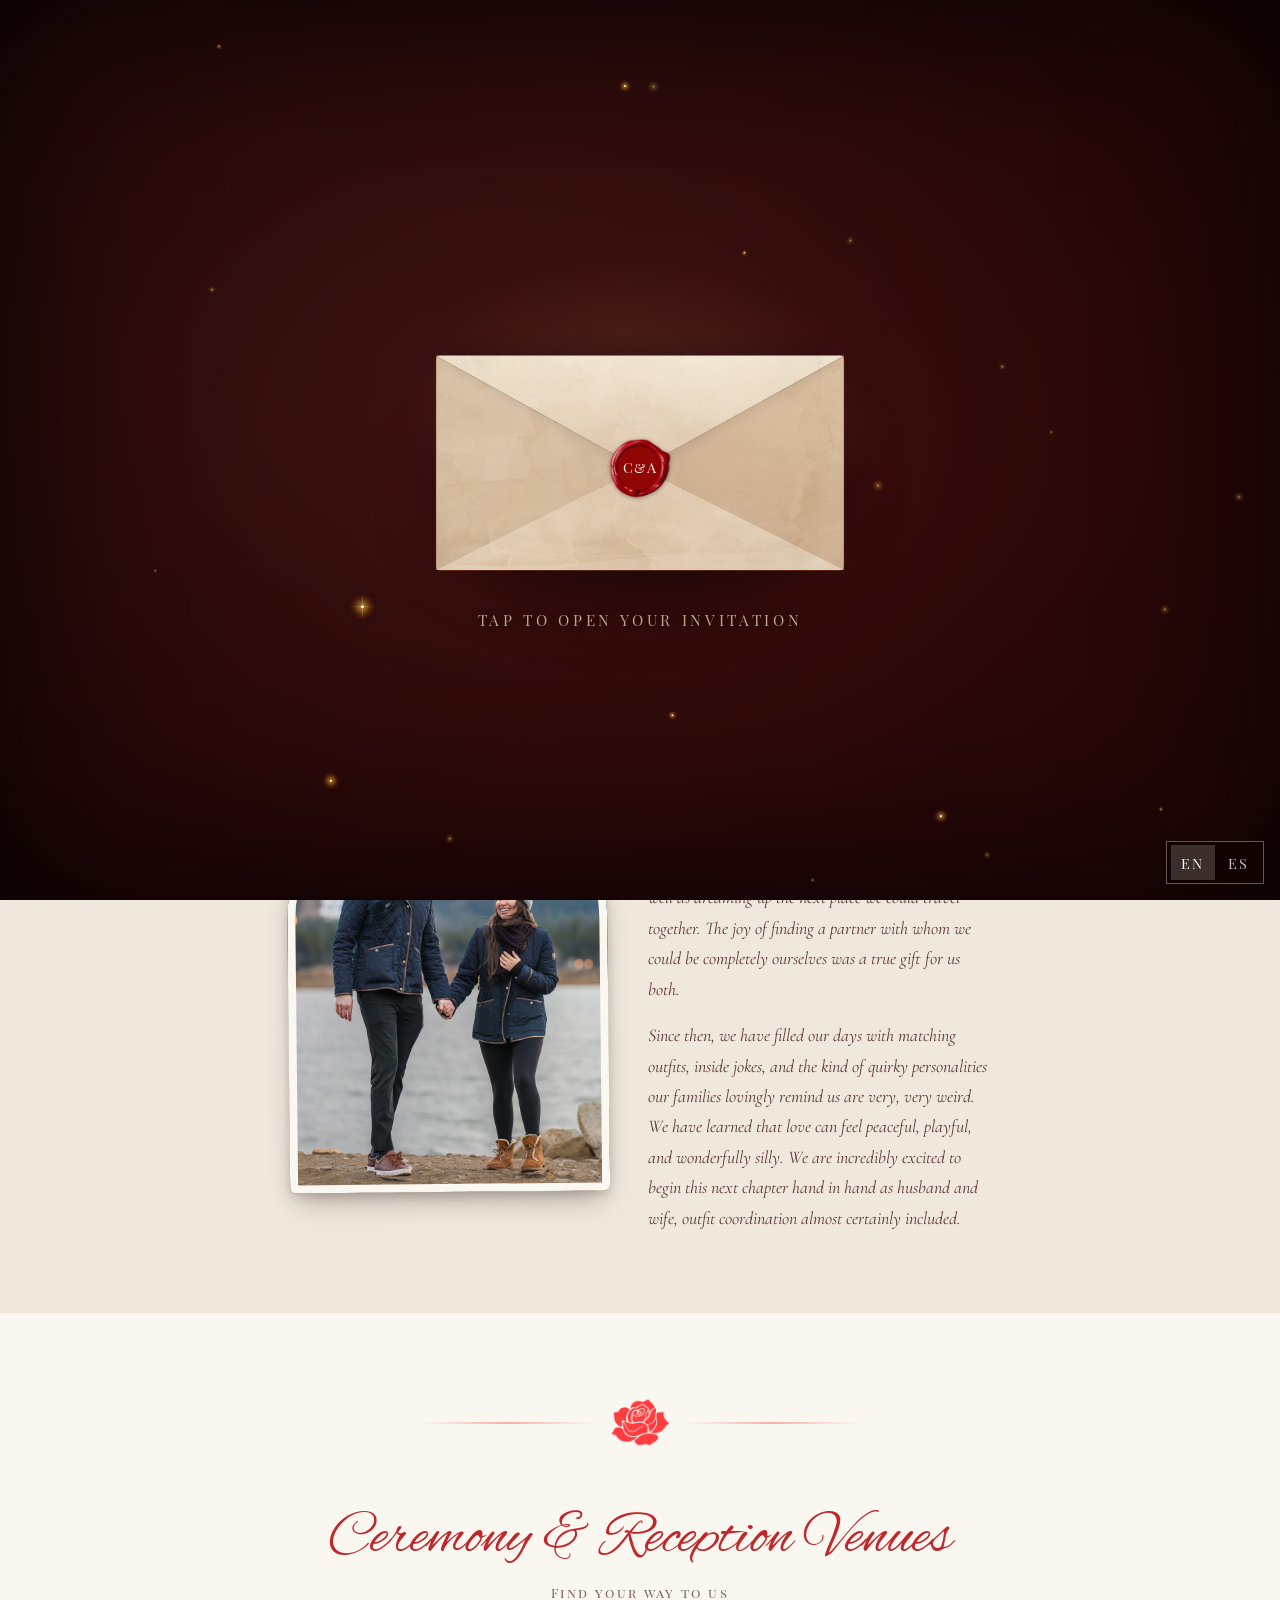
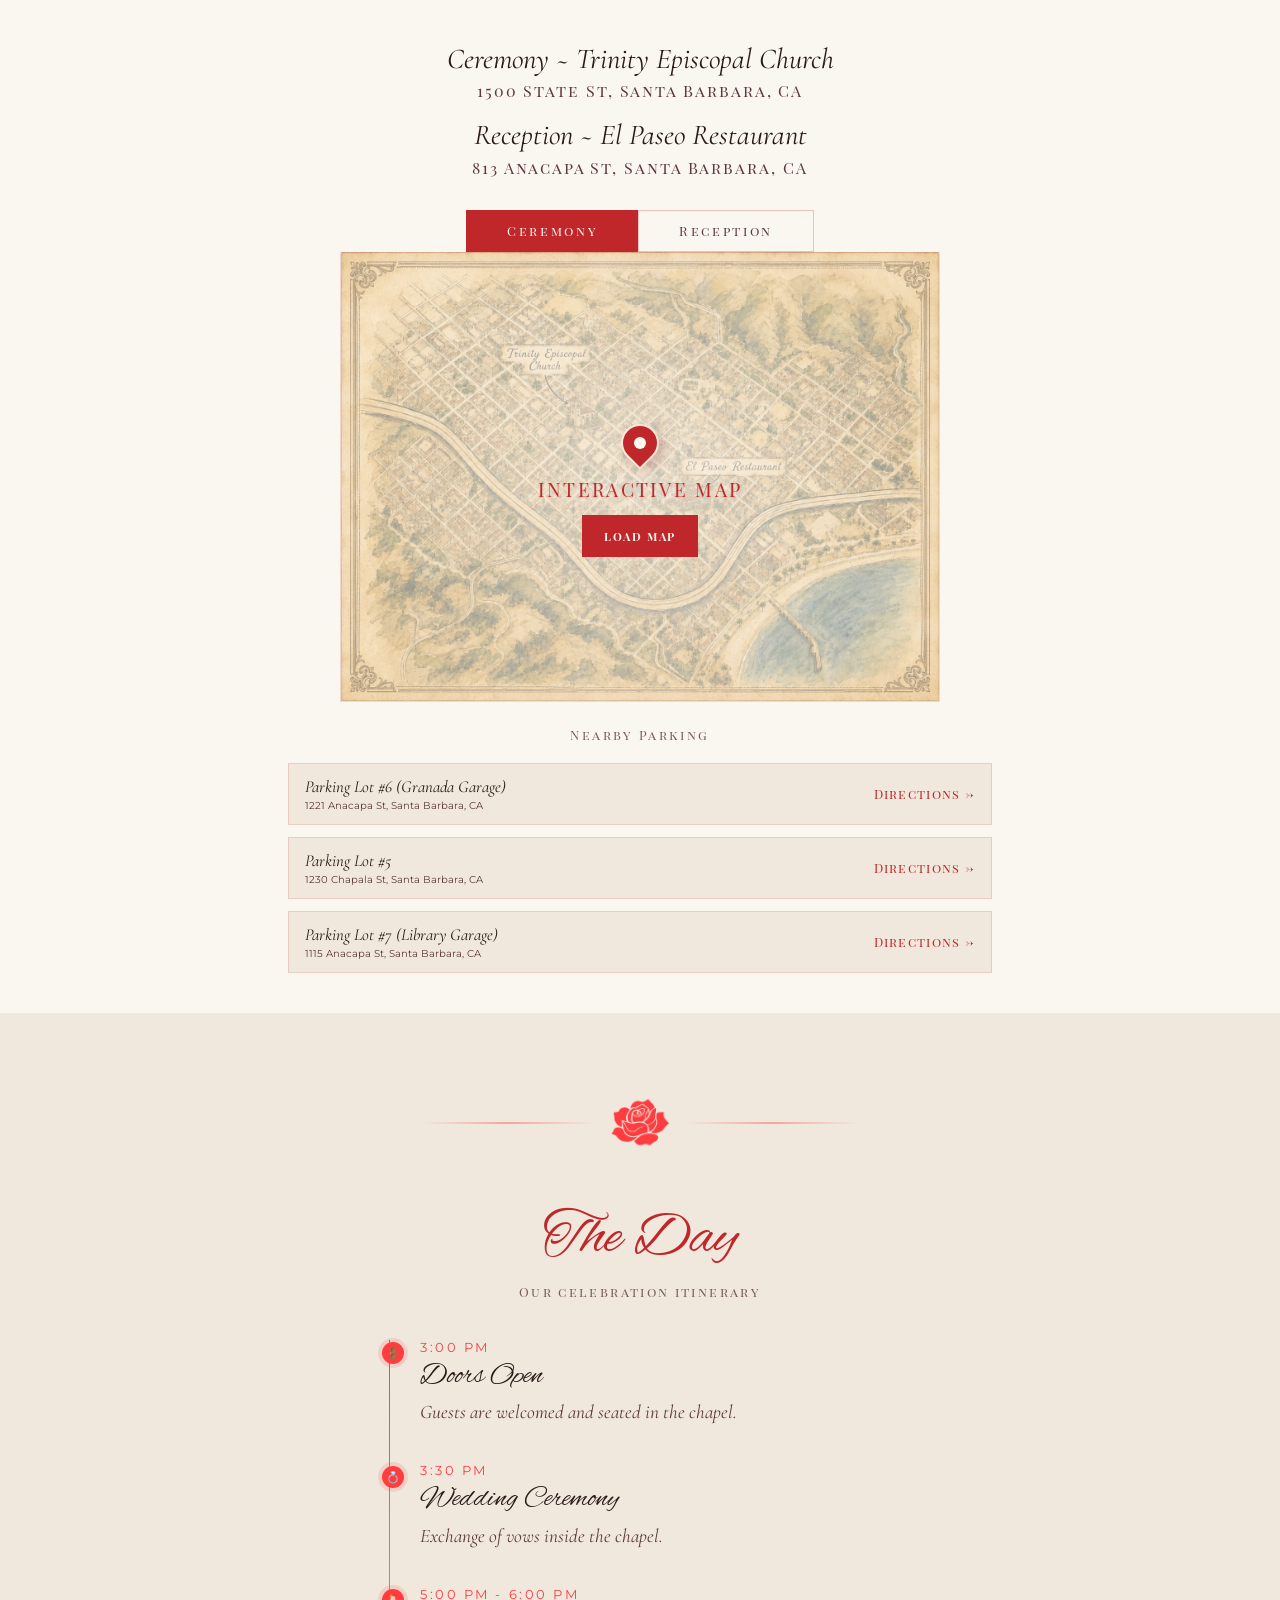
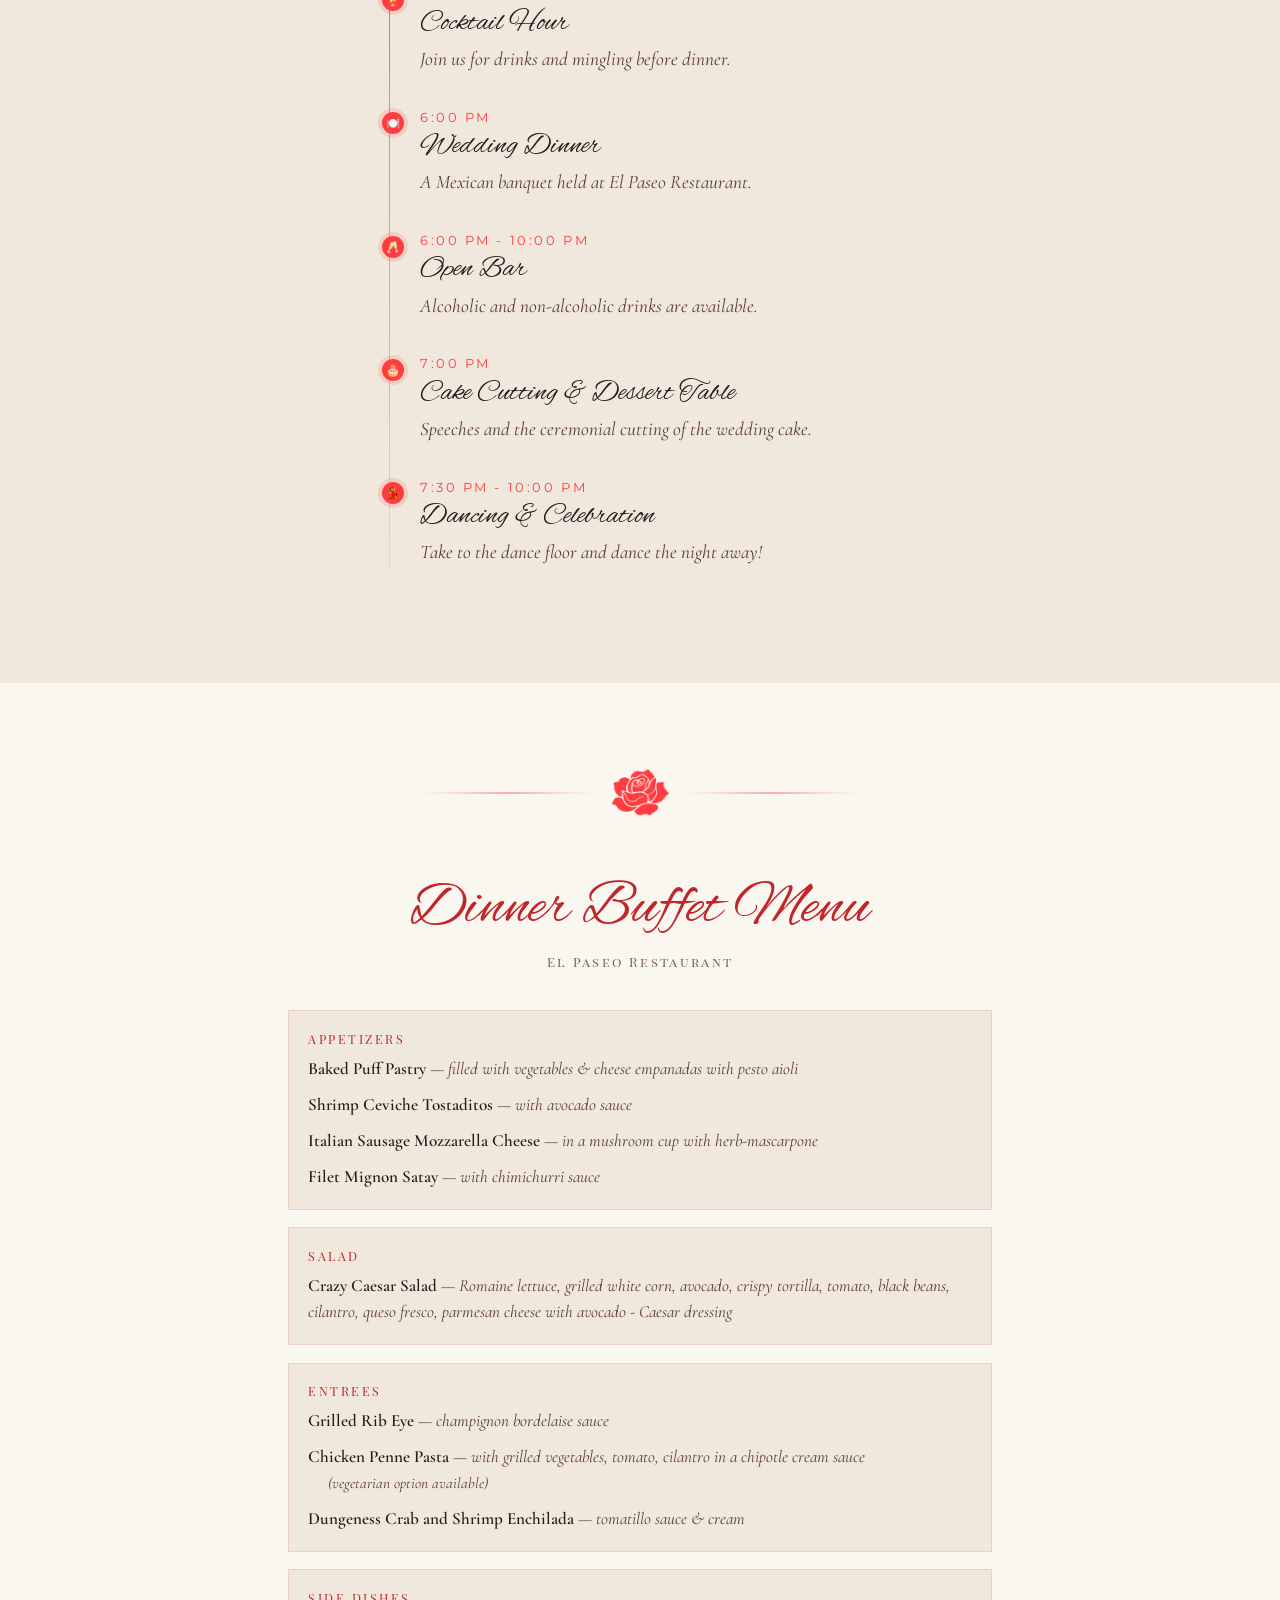
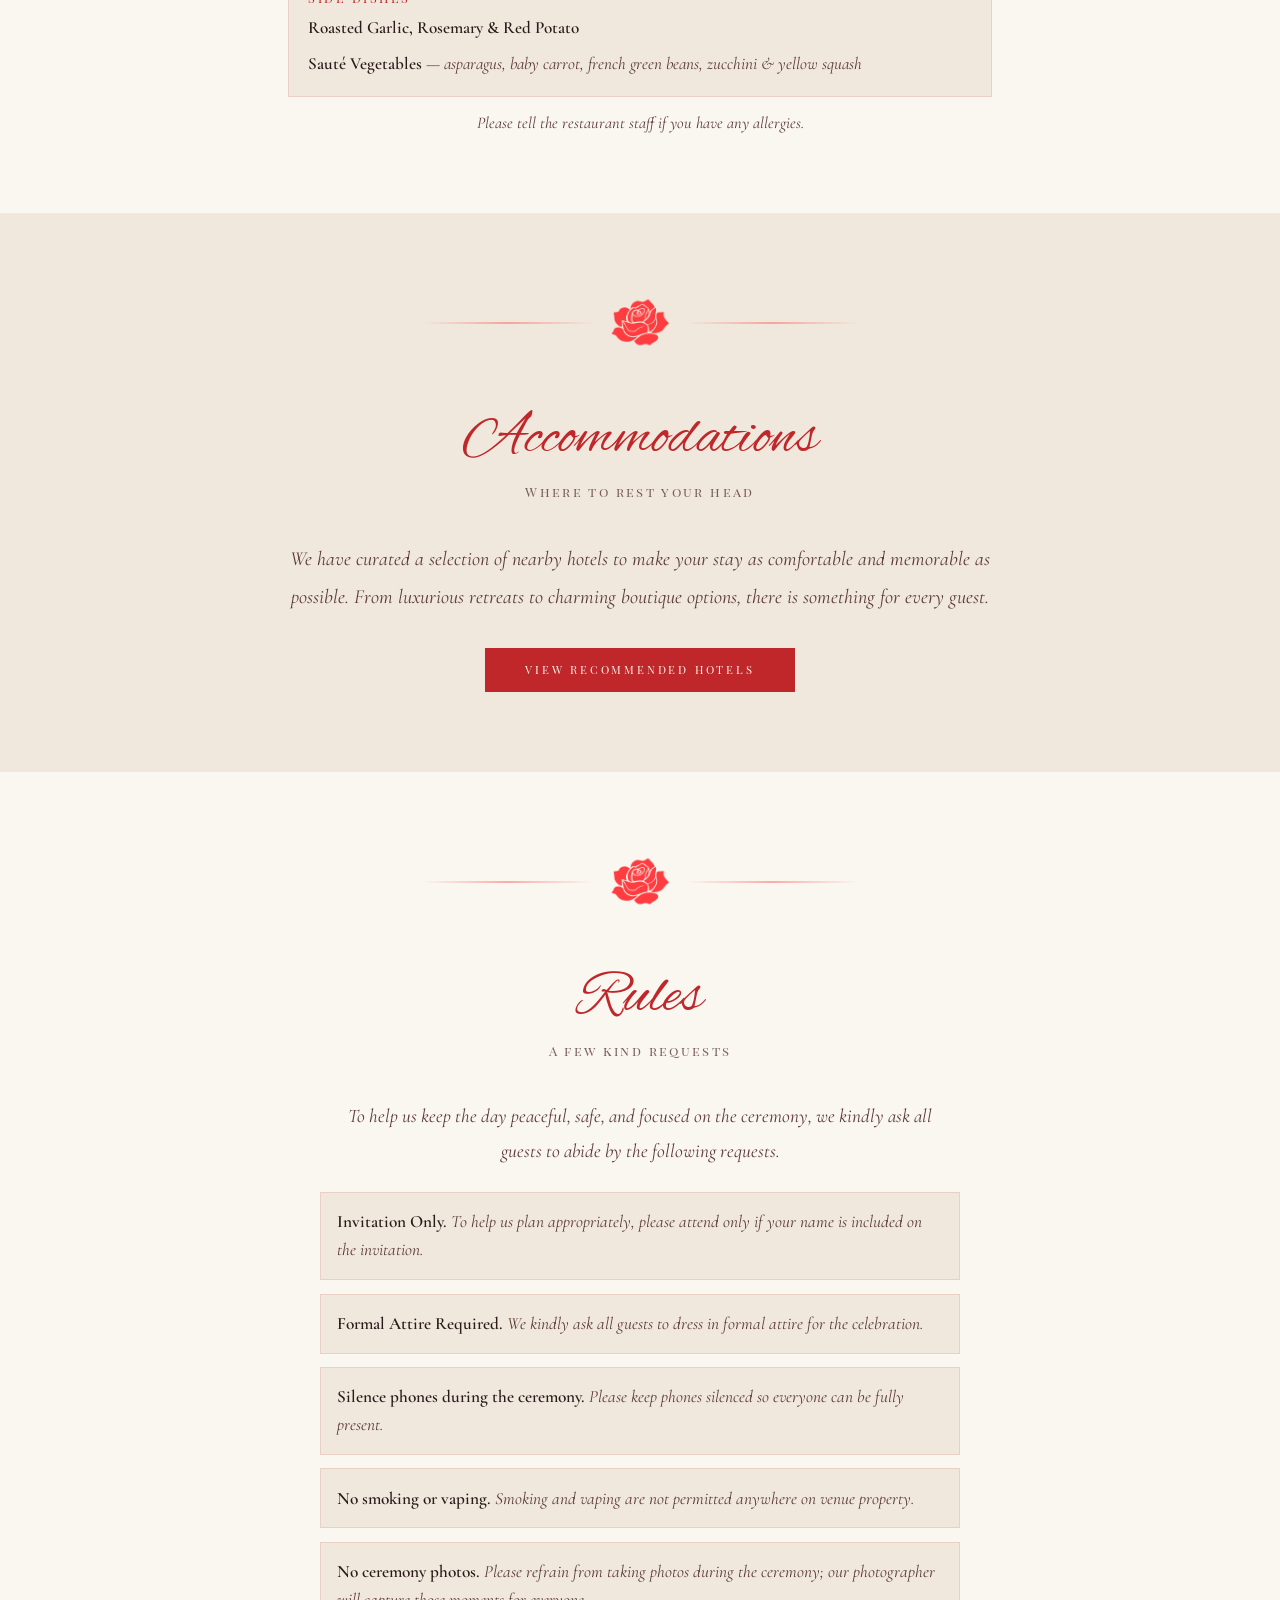
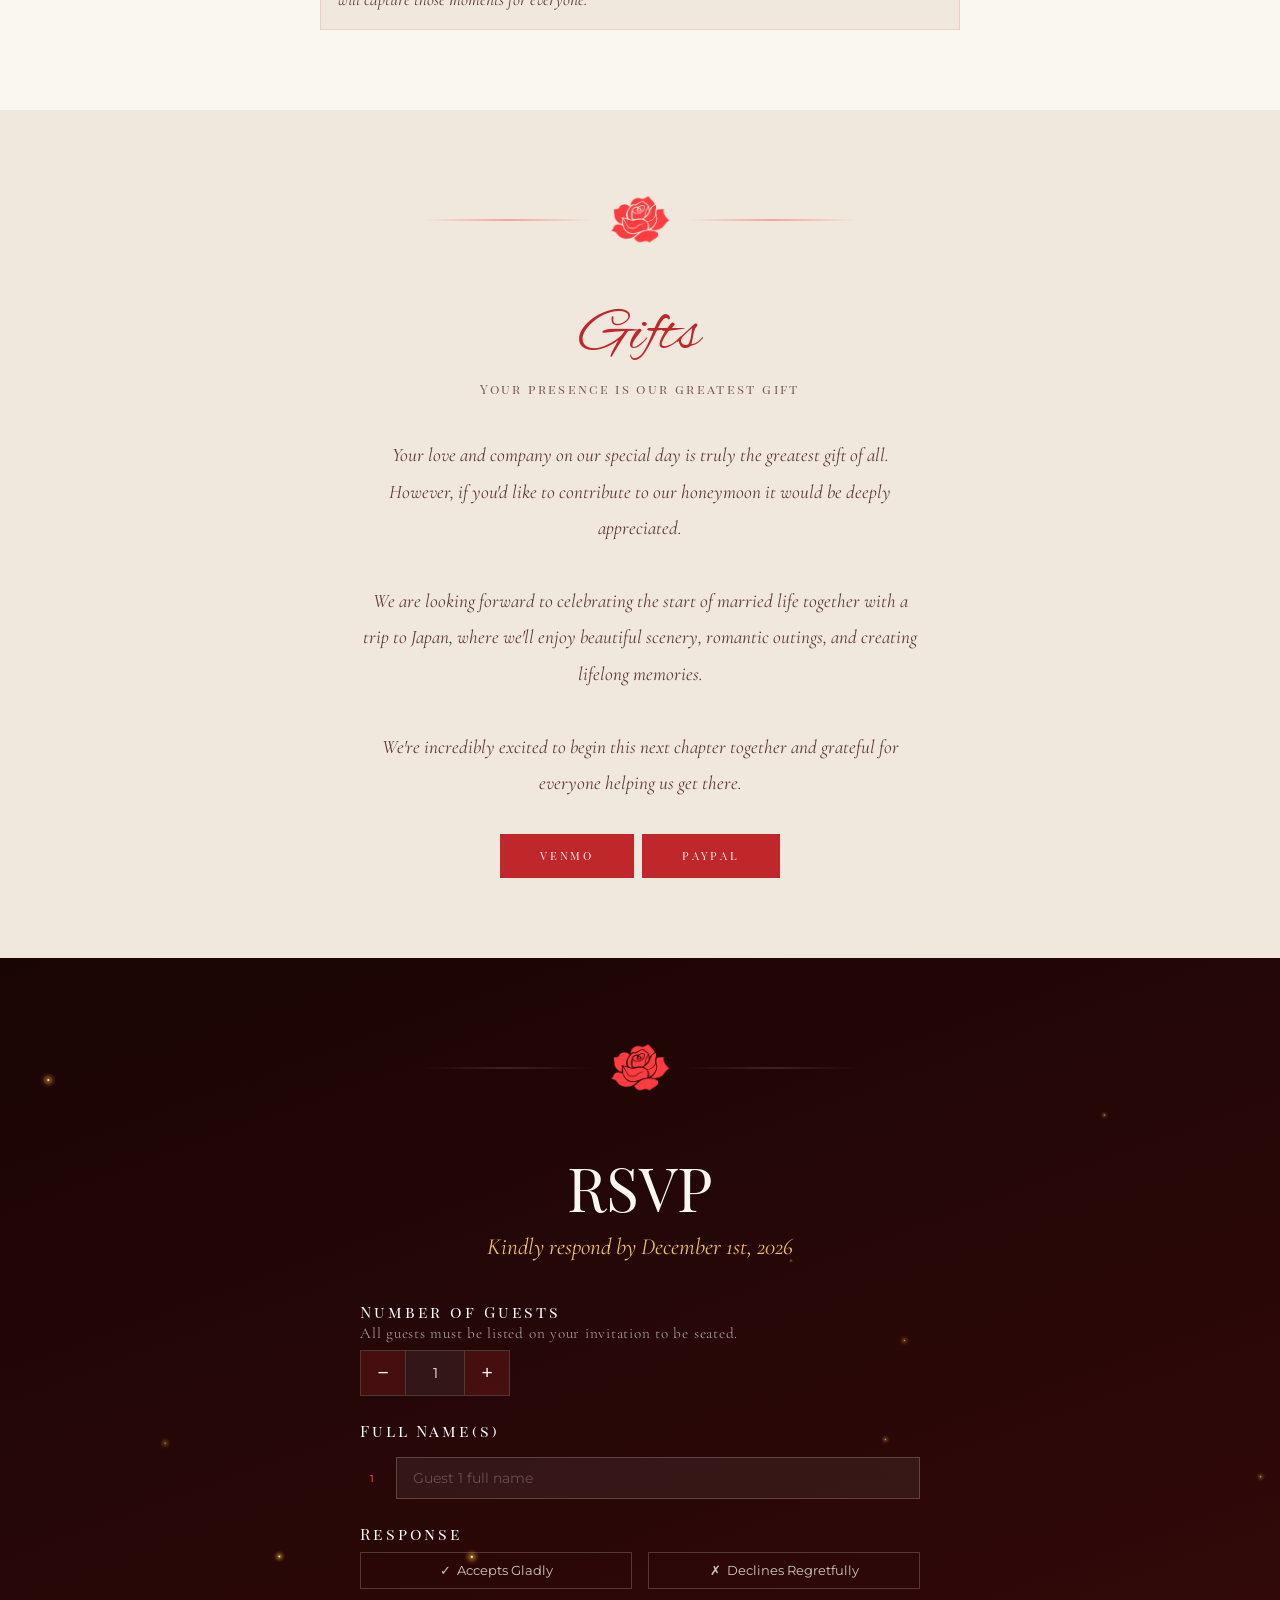
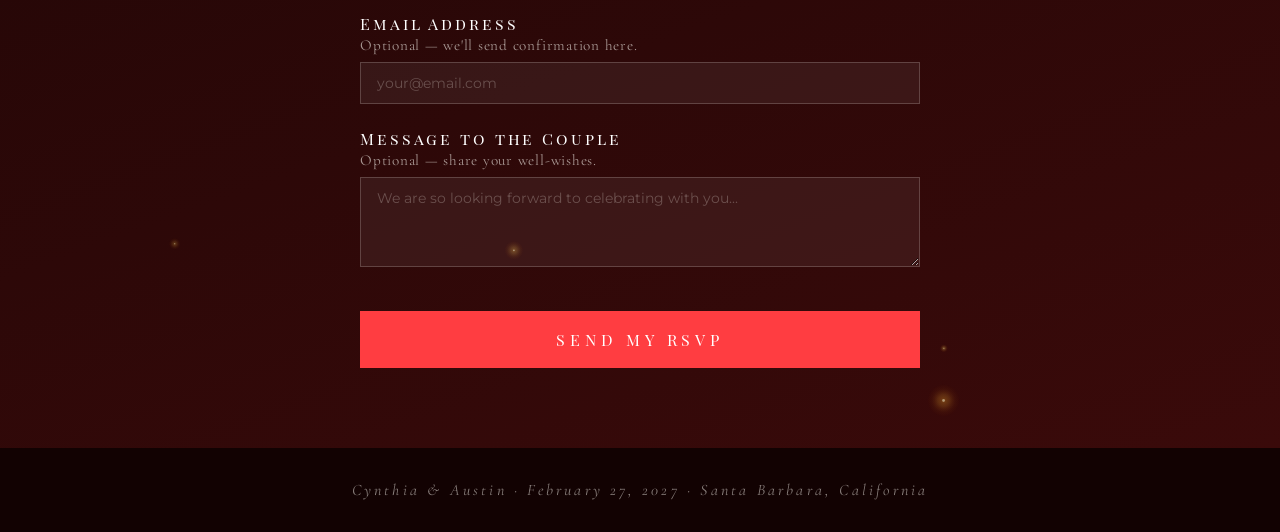
==== commit f41619cd: "Make hero scroll zoom, remove roses" ====
--- a/index.html
+++ b/index.html
@@ -49,6 +49,7 @@
 
       if (resumingOpenedInvitation) {
         document.documentElement.classList.add('resume-opened-invitation');
+        document.documentElement.classList.add('invitation-opened');
       }
     })();
   </script>
@@ -231,7 +232,7 @@
        envelope in a single frame. */
     .env-letter {
       transform: translateY(55px);
-      transition: transform 1.05s cubic-bezier(0.33, 0, 0.18, 1);
+      transition: transform 1.45s cubic-bezier(0.33, 0, 0.22, 1);
     }
     .env-letter.open {
       transform: translateY(-150px);
@@ -251,16 +252,16 @@
       will-change: transform;
       overflow: hidden;
     }
-    /* The scale target overshoots cover by 1.5× and the paper starts fading
-       at 55% (≈ where it reaches ~90% viewport cover), so the zoom never
-       pauses — you keep moving through the letter as the hero comes in. */
+    /* The scale target only slightly overshoots cover and the paper starts
+       fading early, so the transition reaches the hero before the invitation
+       does a heavy push-in. */
     .letter-twin.zoom {
-      animation: letterZoom 1.6s cubic-bezier(0.5, 0, 0.4, 1) forwards;
+      animation: letterZoom 1.45s cubic-bezier(0.5, 0, 0.4, 1) forwards;
     }
     @keyframes letterZoom {
       0%   { transform: scale(1); opacity: 1; }
-      55%  { opacity: 1; }
-      100% { transform: scale(calc(var(--letter-cover-scale, 8) * 1.5)); opacity: 0; }
+      38%  { opacity: 1; }
+      100% { transform: scale(calc(var(--letter-cover-scale, 8) * 1.08)); opacity: 0; }
     }
     .letter-twin .lt-border {
       position: absolute;
@@ -342,6 +343,20 @@
     /* ══════════════════════════════════════
       HERO SECTION
     ══════════════════════════════════════ */
+    #hero-story-transition {
+      position: relative;
+      height: calc(var(--hero-h, 100svh) * 1.5);
+      z-index: 2;
+    }
+    .hero-story-sticky {
+      position: sticky;
+      top: 0;
+      height: var(--hero-h, 100svh);
+      overflow: hidden;
+      isolation: isolate;
+      background: var(--ivory-dark);
+      will-change: opacity;
+    }
     #hero {
       position: relative;
       width: 100%; height: var(--hero-h, 100svh);
@@ -352,6 +367,17 @@
       transition: opacity 1.2s ease;
     }
     #hero.visible { opacity: 1; }
+    .hero-story-sticky #hero {
+      position: absolute;
+      inset: 0;
+      height: 100%;
+      z-index: 1;
+    }
+    .hero-story-real {
+      position: relative;
+      z-index: 1;
+      margin-top: calc(var(--hero-h, 100svh) * -1);
+    }
 
     .hero-parallax {
       position: absolute;
@@ -859,6 +885,21 @@
     }
 
     /* ══════════════════════════════════════
+      PINNED HERO → OUR STORY TRANSITION
+      JS scales this container while the sticky stage holds the viewport, then
+      fades the hero into the real Our Story section below.
+    ══════════════════════════════════════ */
+    html.hero-exit-on .hero-parallax {
+      transform-origin: center 42%;
+    }
+    html.hero-exit-on .hero-layer.arch-left::before {
+      transform: translate(calc(-50% - var(--arch-exit-x, 0px)), -50%);
+    }
+    html.hero-exit-on .hero-layer.arch-right::before {
+      transform: translate(calc(-50% + var(--arch-exit-x, 0px)), -50%);
+    }
+
+    /* ══════════════════════════════════════
       PETAL CANVAS
     ══════════════════════════════════════ */
     #petalCanvas {
@@ -866,6 +907,11 @@
       pointer-events: none;
       mix-blend-mode: screen;
     }
+    /* Degraded devices: drop the blend mode (it forces a backdrop-compositing
+       pass every frame — a flicker amplifier on weak GPUs, audit item #6).
+       The canvas already brightens internally via `lighter`, so the dust
+       still glows, just without brightening the layers beneath. */
+    html.hero-degraded #petalCanvas { mix-blend-mode: normal; }
     /* Candlelit dust behind the envelope (above the screen's bg, below the
        envelope itself at z2). */
     #envMoteCanvas {
@@ -881,11 +927,6 @@
       pointer-events: none;
     }
     #rsvp-motes-wrap .section { position: relative; z-index: 1; }
-    #bloomCanvas {
-      position: absolute; inset: 0; width: 100%; height: 100%; z-index: 4;
-      pointer-events: none;
-    }
-
     /* ══════════════════════════════════════
       ACCOMMODATIONS
     ══════════════════════════════════════ */
@@ -1598,61 +1639,65 @@
 <!-- ═══════════════════════════════════
      HERO / VENUE SECTION
 ═══════════════════════════════════ -->
-<div id="hero">
-  <div class="hero-parallax" aria-hidden="true">
-    <div class="hero-layer sky" id="pl-sky"></div>
-    <div class="hero-layer church" id="pl-church"></div>
-    <div class="hero-layer arch-left" id="pl-arch-left"></div>
-    <div class="hero-layer arch-right" id="pl-arch-right"></div>
-    <div class="hero-layer bushes" id="pl-bushes"></div>
-  </div>
-  <div class="hero-overlay"></div>
-  <canvas id="petalCanvas"></canvas>
-  <canvas id="bloomCanvas"></canvas>
-
-  <div class="hero-content" id="pl-hero-content">
-    <p class="hero-eyebrow hero-copy-fade">You are cordially invited to</p>
-    <span class="hero-wedding-of hero-copy-fade">The Wedding of</span>
-    <h1 class="hero-names script">
-      <span id="name-cynthia"></span>
-      <span class="hero-ampersand" id="name-ampersand"></span>
-      <span id="name-austin"></span>
-    </h1>
-    <p class="hero-date fancy hero-copy-fade">Saturday, February 27th, 2027</p>
-    <p class="hero-location caps hero-copy-fade">Santa Barbara, California</p>
-    <div class="hero-countdown hero-copy-fade" id="hero-countdown" aria-live="polite">
-      <div class="countdown-unit">
-        <span class="countdown-value" data-countdown-value="days">0</span>
-        <span class="countdown-label" data-countdown-label="days">Days</span>
+<div id="hero-story-transition">
+  <div class="hero-story-sticky">
+    <div id="hero">
+      <div class="hero-parallax" aria-hidden="true">
+        <div class="hero-layer sky" id="pl-sky"></div>
+        <div class="hero-layer church" id="pl-church"></div>
+        <div class="hero-layer arch-left" id="pl-arch-left"></div>
+        <div class="hero-layer arch-right" id="pl-arch-right"></div>
+        <div class="hero-layer bushes" id="pl-bushes"></div>
       </div>
-      <div class="countdown-unit">
-        <span class="countdown-value" data-countdown-value="hours">0</span>
-        <span class="countdown-label" data-countdown-label="hours">Hours</span>
+      <div class="hero-overlay"></div>
+      <canvas id="petalCanvas"></canvas>
+
+      <div class="hero-content" id="pl-hero-content">
+        <p class="hero-eyebrow hero-copy-fade">You are cordially invited to</p>
+        <span class="hero-wedding-of hero-copy-fade">The Wedding of</span>
+        <h1 class="hero-names script">
+          <span id="name-cynthia"></span>
+          <span class="hero-ampersand" id="name-ampersand"></span>
+          <span id="name-austin"></span>
+        </h1>
+        <p class="hero-date fancy hero-copy-fade">Saturday, February 27th, 2027</p>
+        <p class="hero-location caps hero-copy-fade">Santa Barbara, California</p>
+        <div class="hero-countdown hero-copy-fade" id="hero-countdown" aria-live="polite">
+          <div class="countdown-unit">
+            <span class="countdown-value" data-countdown-value="days">0</span>
+            <span class="countdown-label" data-countdown-label="days">Days</span>
+          </div>
+          <div class="countdown-unit">
+            <span class="countdown-value" data-countdown-value="hours">0</span>
+            <span class="countdown-label" data-countdown-label="hours">Hours</span>
+          </div>
+          <div class="countdown-unit">
+            <span class="countdown-value" data-countdown-value="minutes">0</span>
+            <span class="countdown-label" data-countdown-label="minutes">Minutes</span>
+          </div>
+          <div class="countdown-unit">
+            <span class="countdown-value" data-countdown-value="seconds">0</span>
+            <span class="countdown-label" data-countdown-label="seconds">Seconds</span>
+          </div>
+        </div>
+        <a href="#sec-rsvp" class="hero-cta hero-copy-fade" id="hero-rsvp-cta">RSVP</a>
       </div>
-      <div class="countdown-unit">
-        <span class="countdown-value" data-countdown-value="minutes">0</span>
-        <span class="countdown-label" data-countdown-label="minutes">Minutes</span>
-      </div>
-      <div class="countdown-unit">
-        <span class="countdown-value" data-countdown-value="seconds">0</span>
-        <span class="countdown-label" data-countdown-label="seconds">Seconds</span>
+
+      <div class="scroll-hint">
+        <span>Scroll to continue</span>
+        <div class="scroll-chevrons">
+          <i></i><i></i><i></i>
+        </div>
       </div>
     </div>
-    <a href="#sec-rsvp" class="hero-cta hero-copy-fade" id="hero-rsvp-cta">RSVP</a>
-  </div>
-
-  <div class="scroll-hint">
-    <span>Scroll to continue</span>
-    <div class="scroll-chevrons">
-      <i></i><i></i><i></i>
-    </div>
+
   </div>
 </div>
 
 <!-- ═══════════════════════════════════
      OUR STORY
 ═══════════════════════════════════ -->
-<div class="section-bg-ivory-dark">
+<div class="section-bg-ivory-dark hero-story-real">
   <div class="section" id="sec-ourstory">
     <div class="section-sep">
       <div class="sep-line"></div>
@@ -3023,7 +3068,7 @@
     // position is intentional, and the scroll listener re-wakes the loop).
     const settling = !urlBarSettling && scrollY !== targetScrollY;
     lastScrollY = scrollY;
-    // Shared so the bloom canvas paints from the same scrollY in the same frame.
+    // Shared so atmosphere effects can paint from the same scrollY in the same frame.
     window.__heroScrollY = scrollY;
     scrollDirty = false;
 
@@ -3085,10 +3130,6 @@
       HERO_CONTENT.el.style.transform = `translate3d(0, ${contentY}px, 0)`;
     }
 
-    // Push the bloom canvas in the same frame, off the same scrollY, so its
-    // translateY never lags or leads the layers it sits in front of.
-    if (typeof window.updateBloomScroll === 'function') window.updateBloomScroll();
-
     raf = (entranceDone && !settling && recoveryFramesLeft <= 0) ? null : requestAnimationFrame(tick);
   }
 
@@ -3175,7 +3216,6 @@
     const obs = new IntersectionObserver((entries) => {
       if (entries[0].isIntersecting) {
         resume();
-        window.updateBloomScroll?.();
       } else {
         pause();
       }
@@ -3189,6 +3229,94 @@
 })();
 
 window.prepareHeroParallaxInitialState?.();
+
+// ─────────────────────────────────────
+// PINNED HERO → OUR STORY TRANSITION
+// The hero wrapper is a short sticky stage. While it holds the viewport, this
+// scrubber scales the garden and fades the hero into the real Our Story section
+// that follows immediately in normal document flow.
+// ─────────────────────────────────────
+(function initHeroExit() {
+  const docEl = document.documentElement;
+  let wrapper = null, sticky = null, hero = null, scene = null, content = null, hint = null, storySection = null;
+  let enabled = null;   // null = not yet decidable (hero not revealed)
+  let scrollDistance = 1, lastApplied = -1;
+  let raf = null;
+  let scaleAmp = 0.24, spreadPx = 78;
+
+  function clamp01(v) {
+    return Math.min(1, Math.max(0, v));
+  }
+
+  function smoothstep(edge0, edge1, value) {
+    const t = clamp01((value - edge0) / (edge1 - edge0));
+    return t * t * (3 - 2 * t);
+  }
+
+  function measure() {
+    scrollDistance = Math.max(
+      1,
+      wrapper.offsetHeight - (sticky.offsetHeight || window.innerHeight || 1)
+    );
+  }
+
+  // Decided lazily on the first scroll after the hero is revealed, because the
+  // hero-degraded class is only set when the parallax initializes.
+  function decideEnabled() {
+    wrapper = document.getElementById('hero-story-transition');
+    sticky = wrapper?.querySelector('.hero-story-sticky');
+    hero = document.getElementById('hero');
+    if (!wrapper || !sticky || !hero || !hero.classList.contains('visible')) return null;
+    scene = hero.querySelector('.hero-parallax');
+    content = document.getElementById('pl-hero-content');
+    hint = hero.querySelector('.scroll-hint');
+    storySection = document.getElementById('sec-ourstory');
+    if (!scene || !content) return false;
+    if (window.matchMedia('(pointer: coarse)').matches) {
+      scaleAmp = docEl.classList.contains('hero-degraded') ? 0.08 : 0.12;
+      spreadPx = docEl.classList.contains('hero-degraded') ? 18 : 34;
+    }
+    measure();
+    window.addEventListener('resize', () => {
+      measure();
+      schedule();
+    }, { passive: true });
+    docEl.classList.add('hero-exit-on');
+    storySection?.classList.add('in-view');
+    return true;
+  }
+
+  function apply(p) {
+    const pe = 1 - Math.pow(1 - p, 3); // front-loaded push while the hero fills the viewport
+    const contentOpacity = 1 - smoothstep(0.02, 0.42, p);
+    const heroOpacity = 1 - smoothstep(0.45, 0.96, p);
+
+    scene.style.transform = pe > 0.0001 ? `scale(${(1 + scaleAmp * pe).toFixed(4)})` : '';
+    hero.style.setProperty('--arch-exit-x', `${(spreadPx * pe).toFixed(2)}px`);
+    content.style.opacity = contentOpacity.toFixed(3);
+    if (hint) hint.style.opacity = contentOpacity.toFixed(3);
+    sticky.style.opacity = heroOpacity.toFixed(3);
+  }
+
+  function frame() {
+    raf = null;
+    const top = wrapper.getBoundingClientRect().top;
+    const p = clamp01(-top / scrollDistance);
+    if (Math.abs(p - lastApplied) > 0.001) {
+      apply(p);
+      lastApplied = p;
+    }
+  }
+
+  function schedule() {
+    if (enabled === null) enabled = decideEnabled();
+    if (enabled && !raf) raf = requestAnimationFrame(frame);
+  }
+
+  window.addEventListener('scroll', () => {
+    schedule();
+  }, { passive: true });
+})();
 
 // ─────────────────────────────────────
 // ENVELOPE OPEN
@@ -3266,8 +3394,8 @@
   const FLAP_START = 650;               // flap folds while the seal is still falling
   const PAST_FOLD = FLAP_START + 550;   // flapFold crosses -90° at its 38% keyframe
   const LETTER_OUT = FLAP_START + 700;  // letter emerges behind the folded-back flap
-  const MATCH_CUT = LETTER_OUT + 1080;  // letter slide (1.05s) has settled
-  const REVEAL_DELAY = 800;             // just before letterZoom's paper fade begins (55% of 1.6s)
+  const MATCH_CUT = LETTER_OUT + 1160;  // start the zoom just before the slower pull fully settles
+  const REVEAL_DELAY = 520;             // hero begins as the gentler letterZoom starts fading
 
   // 1. The wax seal cracks off and falls; the tap hint fades.
   screen.classList.add('opening');
@@ -3313,12 +3441,12 @@
         envWrap.style.transition = 'opacity 0.3s ease';
         envWrap.style.opacity = '0';
         hero.classList.add('visible');
+        document.documentElement.classList.add('invitation-opened');
         initHeroParallax();
         startGoldenMotes();
         revealLetters('name-cynthia', 250);
         revealLetters('name-ampersand', 650);
         revealLetters('name-austin', 820);
-        setTimeout(() => { startRoseBlooms(); }, 1900);
         setTimeout(() => { twin.remove(); flash.remove(); stopEnvelopeMotes(); }, 1700);
       }, Math.max(0, coverAt - performance.now()));
     });
@@ -3590,185 +3718,6 @@
 }
 
 // ─────────────────────────────────────
-// ROSE BLOOM SPRITE ANIMATION
-// ─────────────────────────────────────
-function startRoseBlooms() {
-  const canvas = document.getElementById('bloomCanvas');
-  const ctx = canvas.getContext('2d');
-  let W, H, blooms = [], raf;
-
-  const sheet = new Image();
-  sheet.src = 'img/rose-blooming-1.png';
-
-  // Sprite-sheet layout: 6 columns x 2 rows.
-  const COLS = 6;
-  const ROWS = 2;
-  const TOTAL_FRAMES = COLS * ROWS;
-  const FPS = 9;
-  function resize() {
-    W = canvas.width = canvas.offsetWidth;
-    H = canvas.height = canvas.offsetHeight;
-  }
-  resize();
-  window.addEventListener('resize', resize);
-
-  // Driven synchronously from the parallax tick so we never paint a stale
-  // scrollY in a frame where the parallax has already advanced. Falls back to
-  // window.scrollY in the unlikely case the bloom inits before the parallax.
-  function updateScroll() {
-    const scrollY = typeof window.__heroScrollY === 'number'
-      ? window.__heroScrollY
-      : Math.min(window.scrollY || 0, 180);
-    const bloomMult = window.innerWidth <= 768 ? -0.5 : -0.75;
-    canvas.style.transform = `translateY(${scrollY * bloomMult}px) translateZ(0)`;
-  }
-  window.updateBloomScroll = updateScroll;
-  updateScroll();
-
-  // Blooms spawn along the bottom 10% band only.
-  function makeBloom() {
-    if (!sheet.complete || !sheet.naturalWidth) return null;
-    const frameW = sheet.naturalWidth / COLS;
-    const frameH = sheet.naturalHeight / ROWS;
-    const overlapPad = 8;
-    const maxAttempts = 50;
-
-    function intersects(candidate) {
-      return blooms.some((b) => {
-        const leftA   = candidate.x - candidate.drawW / 2 - overlapPad;
-        const rightA  = candidate.x + candidate.drawW / 2 + overlapPad;
-        const topA    = candidate.y - candidate.drawH / 2 - overlapPad;
-        const bottomA = candidate.y + candidate.drawH / 2 + overlapPad;
-        const leftB   = b.x - b.drawW / 2 - overlapPad;
-        const rightB  = b.x + b.drawW / 2 + overlapPad;
-        const topB    = b.y - b.drawH / 2 - overlapPad;
-        const bottomB = b.y + b.drawH / 2 + overlapPad;
-        return leftA < rightB && rightA > leftB && topA < bottomB && bottomA > topB;
-      });
-    }
-
-    // Gap-seeking x: aim each new bloom at the centre of the widest empty
-    // horizontal stretch (with jitter), instead of uniform random x — pure
-    // random sampling leaves large bare runs on wide screens, where a dozen
-    // blooms scatter across 2500+px.
-    function pickGapX(xMin, xMax) {
-      const points = [xMin, ...blooms.map((b) => b.x).sort((a, b) => a - b), xMax];
-      let bestStart = xMin, bestEnd = xMax, bestSize = -1;
-      for (let i = 1; i < points.length; i++) {
-        const size = points[i] - points[i - 1];
-        if (size > bestSize) { bestSize = size; bestStart = points[i - 1]; bestEnd = points[i]; }
-      }
-      const x = (bestStart + bestEnd) / 2 + (Math.random() - 0.5) * bestSize * 0.4;
-      return Math.max(xMin, Math.min(xMax, x));
-    }
-
-    for (let i = 0; i < maxAttempts; i++) {
-      const scale = (0.55 + Math.random() * 0.35) * 0.5;
-      const drawW = frameW * scale;
-      const drawH = frameH * scale;
-      const halfW = drawW / 2;
-      const halfH = drawH / 2;
-
-      let xMin = halfW, xMax = W - halfW;
-      let yMin = Math.max(halfH, H * 0.9), yMax = H - halfH;
-
-      if (xMin > xMax || yMin > yMax) continue;
-
-      const candidate = {
-        x: pickGapX(xMin, xMax),
-        y: yMin + Math.random() * (yMax - yMin),
-        drawW, drawH, scale,
-        startMs: 0,
-        frameOffset: Math.floor(Math.random() * 5),
-        finished: false,
-        rotation: (Math.random() * 10 - 5) * Math.PI / 180,
-        mirrorX: blooms.length % 2 === 1,
-      };
-
-      if (!intersects(candidate)) return candidate;
-    }
-    return null;
-  }
-
-  // Seed a few blooms before the loop starts (sheet may not be loaded yet;
-  // makeBloom guards against that and returns null safely).
-  sheet.onload = () => {
-    for (let i = 0; i < 6; i++) {
-      const b = makeBloom();
-      if (b) blooms.push(b);
-    }
-  };
-
-  function drawBloom(b) {
-    const frameW = sheet.naturalWidth / COLS;
-    const frameH = sheet.naturalHeight / ROWS;
-    const elapsed = performance.now() - b.startMs;
-    let frame = Math.min(
-      TOTAL_FRAMES - 1,
-      Math.floor((elapsed / 1000) * FPS) + b.frameOffset
-    );
-    if (frame >= TOTAL_FRAMES - 1) { frame = TOTAL_FRAMES - 1; b.finished = true; }
-    const sx = (frame % COLS) * frameW;
-    const sy = Math.floor(frame / COLS) * frameH;
-    ctx.save();
-    ctx.translate(b.x, b.y);
-    ctx.rotate(b.rotation);
-    if (b.mirrorX) ctx.scale(-1, 1);
-    ctx.drawImage(sheet, sx, sy, frameW, frameH, -b.drawW / 2, -b.drawH / 2, b.drawW, b.drawH);
-    ctx.restore();
-  }
-
-  let lastSpawn = 0;
-  let spawnFailures = 0;
-  let isRunning = false;
-
-  // Bloom population scales with canvas width (the old fixed 3s spawn window
-  // maxed out around 14 blooms — sparse enough to leave big bare stretches on
-  // wide monitors). Recomputed live so a resize can grow the garden.
-  const targetBloomCount = () => Math.max(10, Math.min(26, Math.round(W / 100)));
-
-  function animate(ts) {
-    ctx.clearRect(0, 0, W, H);
-
-    // Keep planting until the width-scaled target is reached, or the band
-    // is effectively full (repeated placement failures).
-    if (spawnFailures < 20 && ts - lastSpawn > 300 && blooms.length < targetBloomCount()) {
-      const b = makeBloom();
-      if (b) { blooms.push(b); lastSpawn = ts; spawnFailures = 0; }
-      else if (sheet.complete && sheet.naturalWidth) { spawnFailures++; lastSpawn = ts; }
-    }
-
-    if (sheet.complete && sheet.naturalWidth) {
-      blooms.forEach((b) => {
-        if (!b.startMs) b.startMs = performance.now();
-        drawBloom(b);
-      });
-    }
-
-    raf = requestAnimationFrame(animate);
-  }
-
-  function startLoop() {
-    if (isRunning) return;
-    isRunning = true;
-    raf = requestAnimationFrame(animate);
-  }
-  function stopLoop() {
-    if (!isRunning) return;
-    isRunning = false;
-    cancelAnimationFrame(raf);
-  }
-  startLoop();
-
-  const heroEl = document.getElementById('hero');
-  const obs = new IntersectionObserver(entries => {
-    if (entries[0].isIntersecting) startLoop();
-    else stopLoop();
-  }, { threshold: 0 });
-  obs.observe(heroEl);
-}
-
-// ─────────────────────────────────────
 // MAP TAB SWITCHER
 // ─────────────────────────────────────
 function switchMapTab(tab, btn) {
@@ -3946,6 +3895,7 @@
   });
   if (screen) { screen.style.transition = 'none'; screen.style.opacity = '0'; screen.style.visibility = 'hidden'; screen.style.pointerEvents = 'none'; }
   if (hero)   { hero.style.transition = 'none'; hero.classList.add('visible'); }
+  document.documentElement.classList.add('invitation-opened');
 
   flapFront && flapFront.classList.add('open');
   flapBack  && flapBack.classList.add('open');
@@ -3958,7 +3908,6 @@
   revealLetters('name-cynthia', 0);
   revealLetters('name-ampersand', 0);
   revealLetters('name-austin', 0);
-  startRoseBlooms();
 }
 
 if (returningFromHotels || resumingOpenedInvitation) {
--- a/css/styles.css
+++ b/css/styles.css
@@ -243,6 +243,7 @@
   z-index: 220;
   display: none;
 }
+html.invitation-opened .jump-menu,
 #hero.visible ~ .jump-menu { display: block; }
 .jump-menu-trigger {
   display: inline-flex;
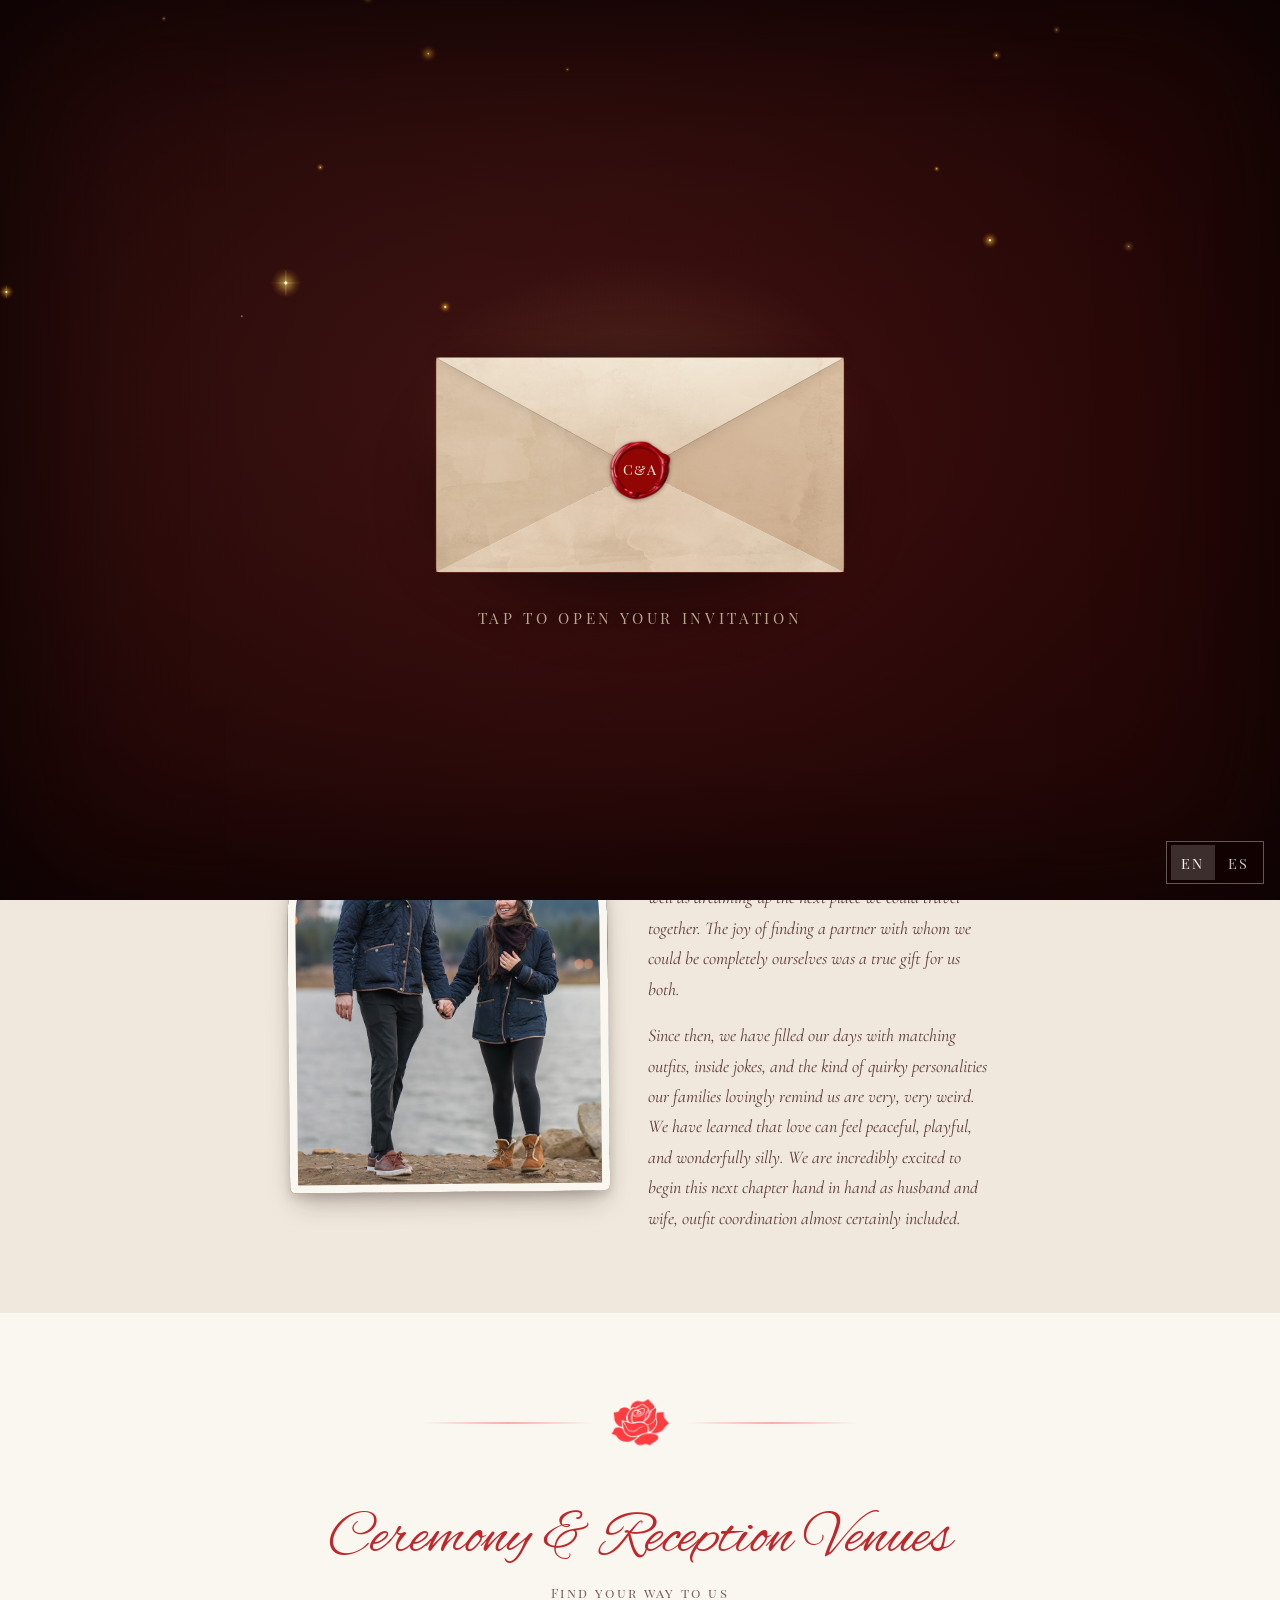
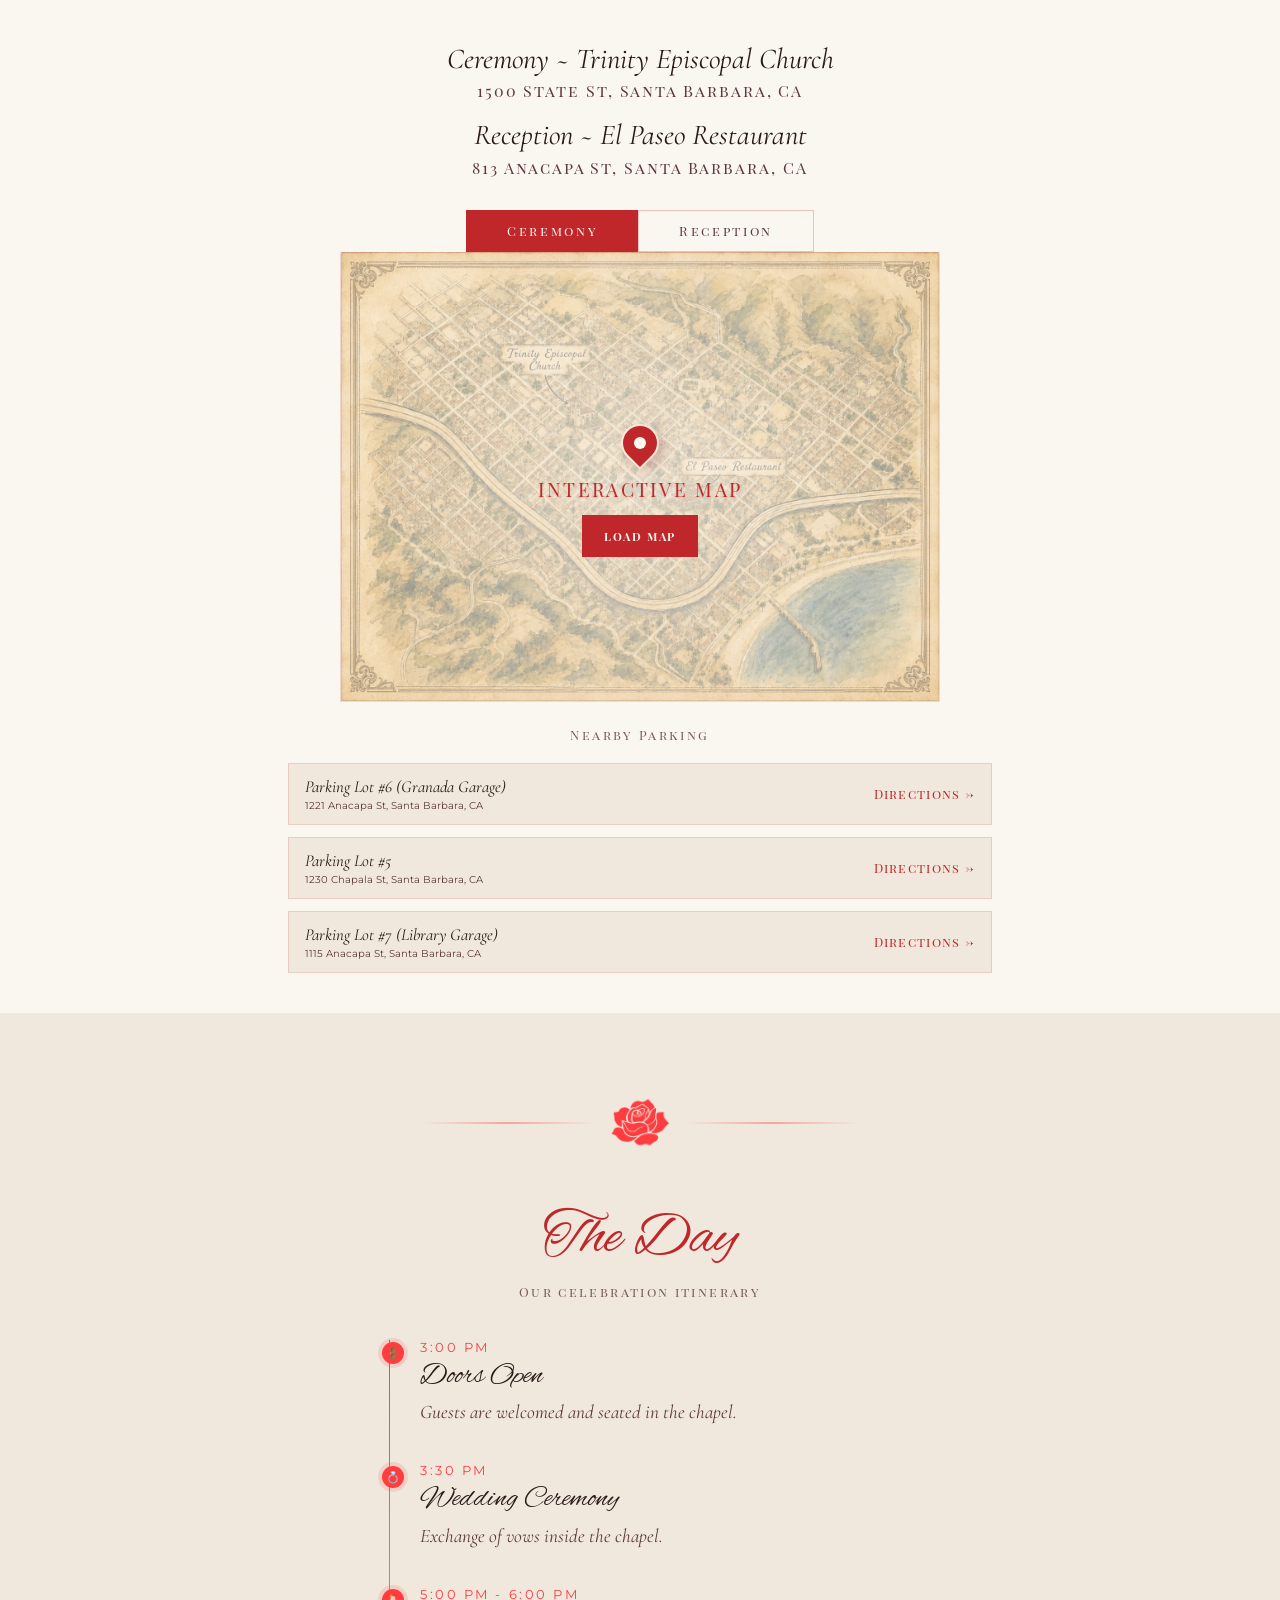
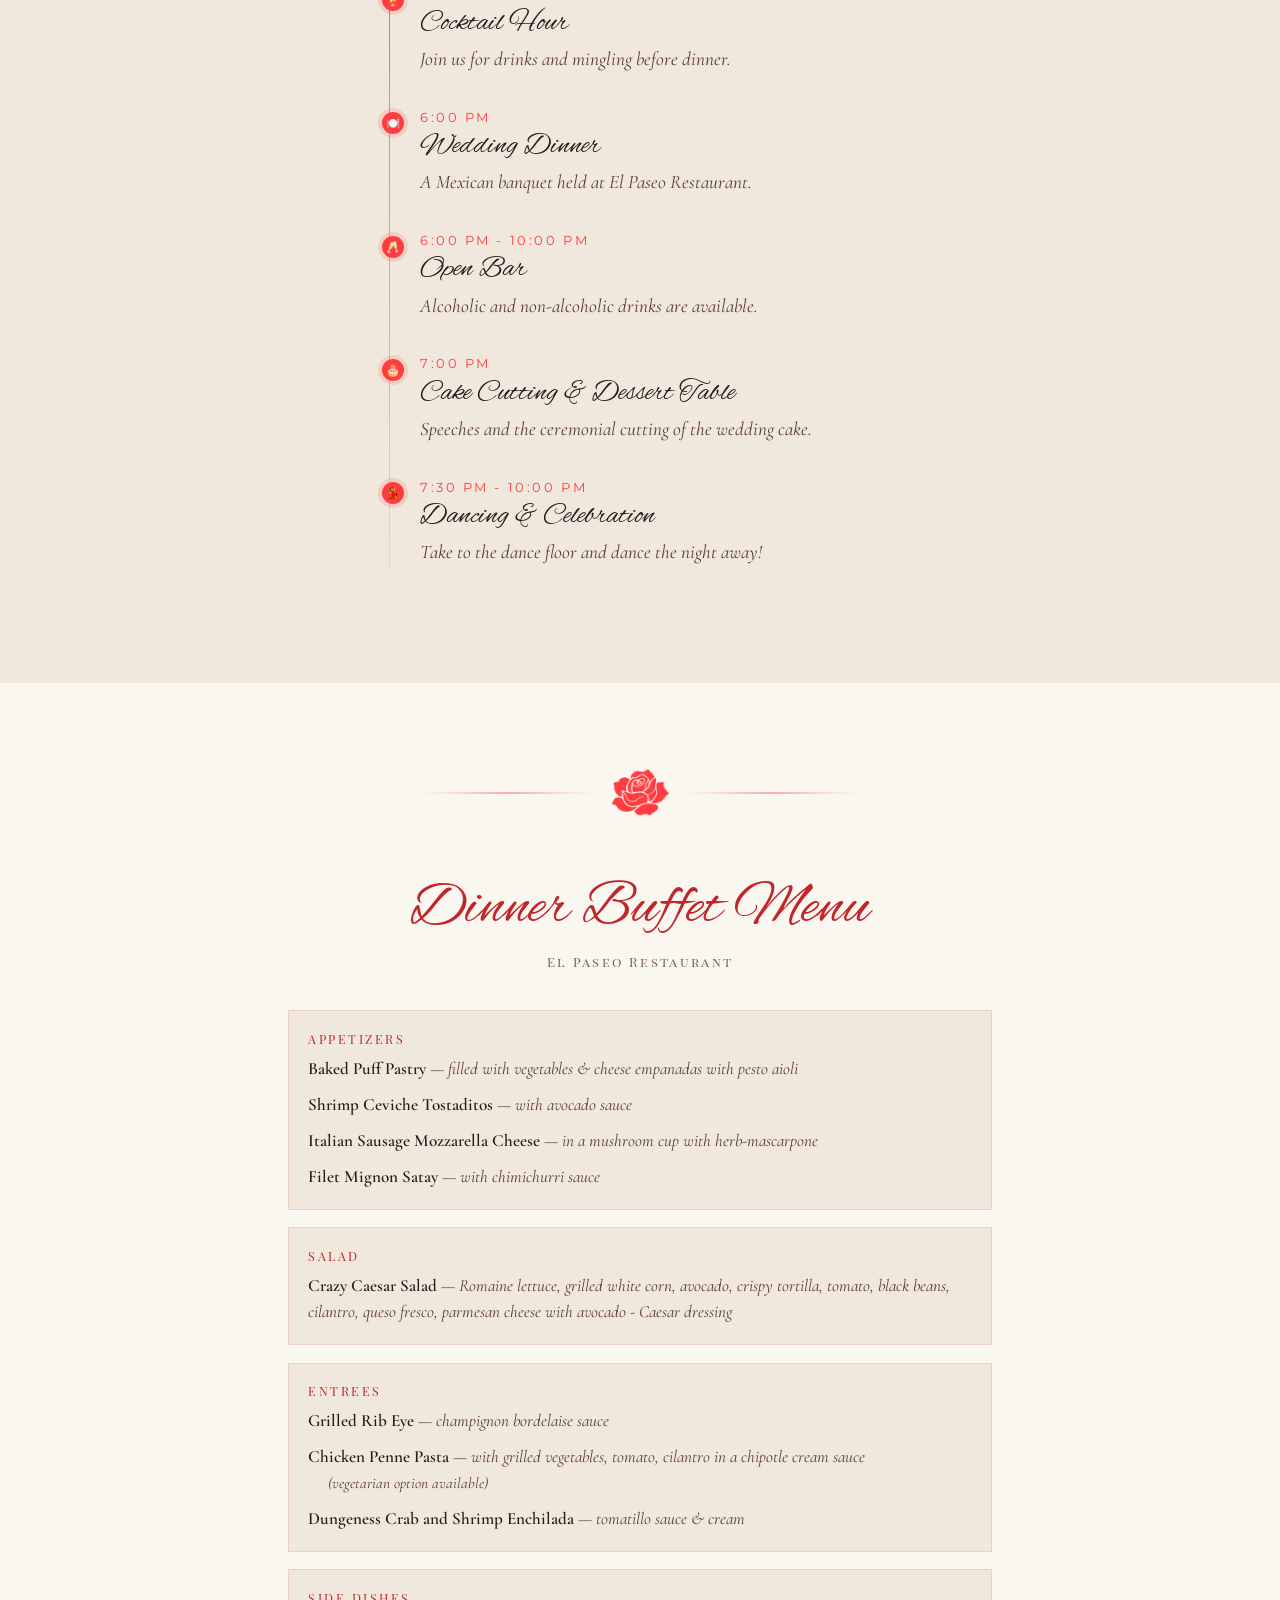
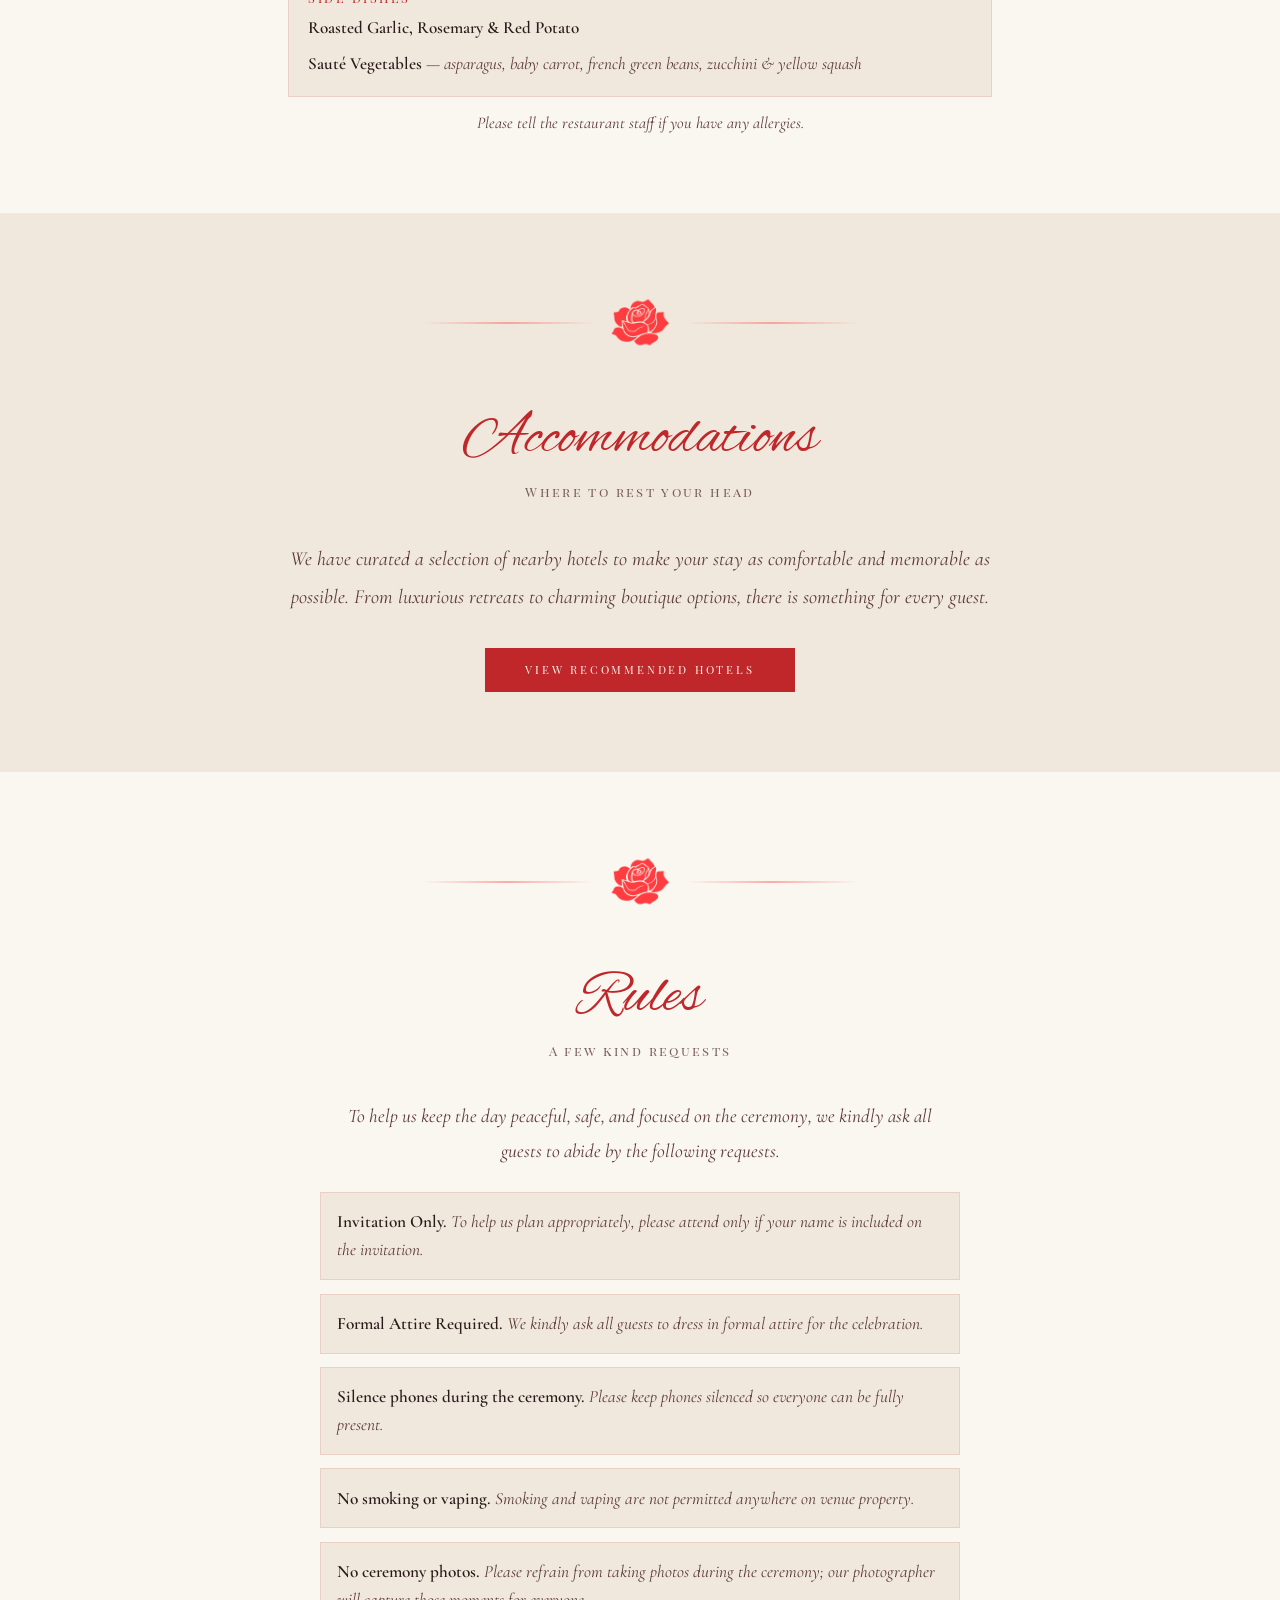
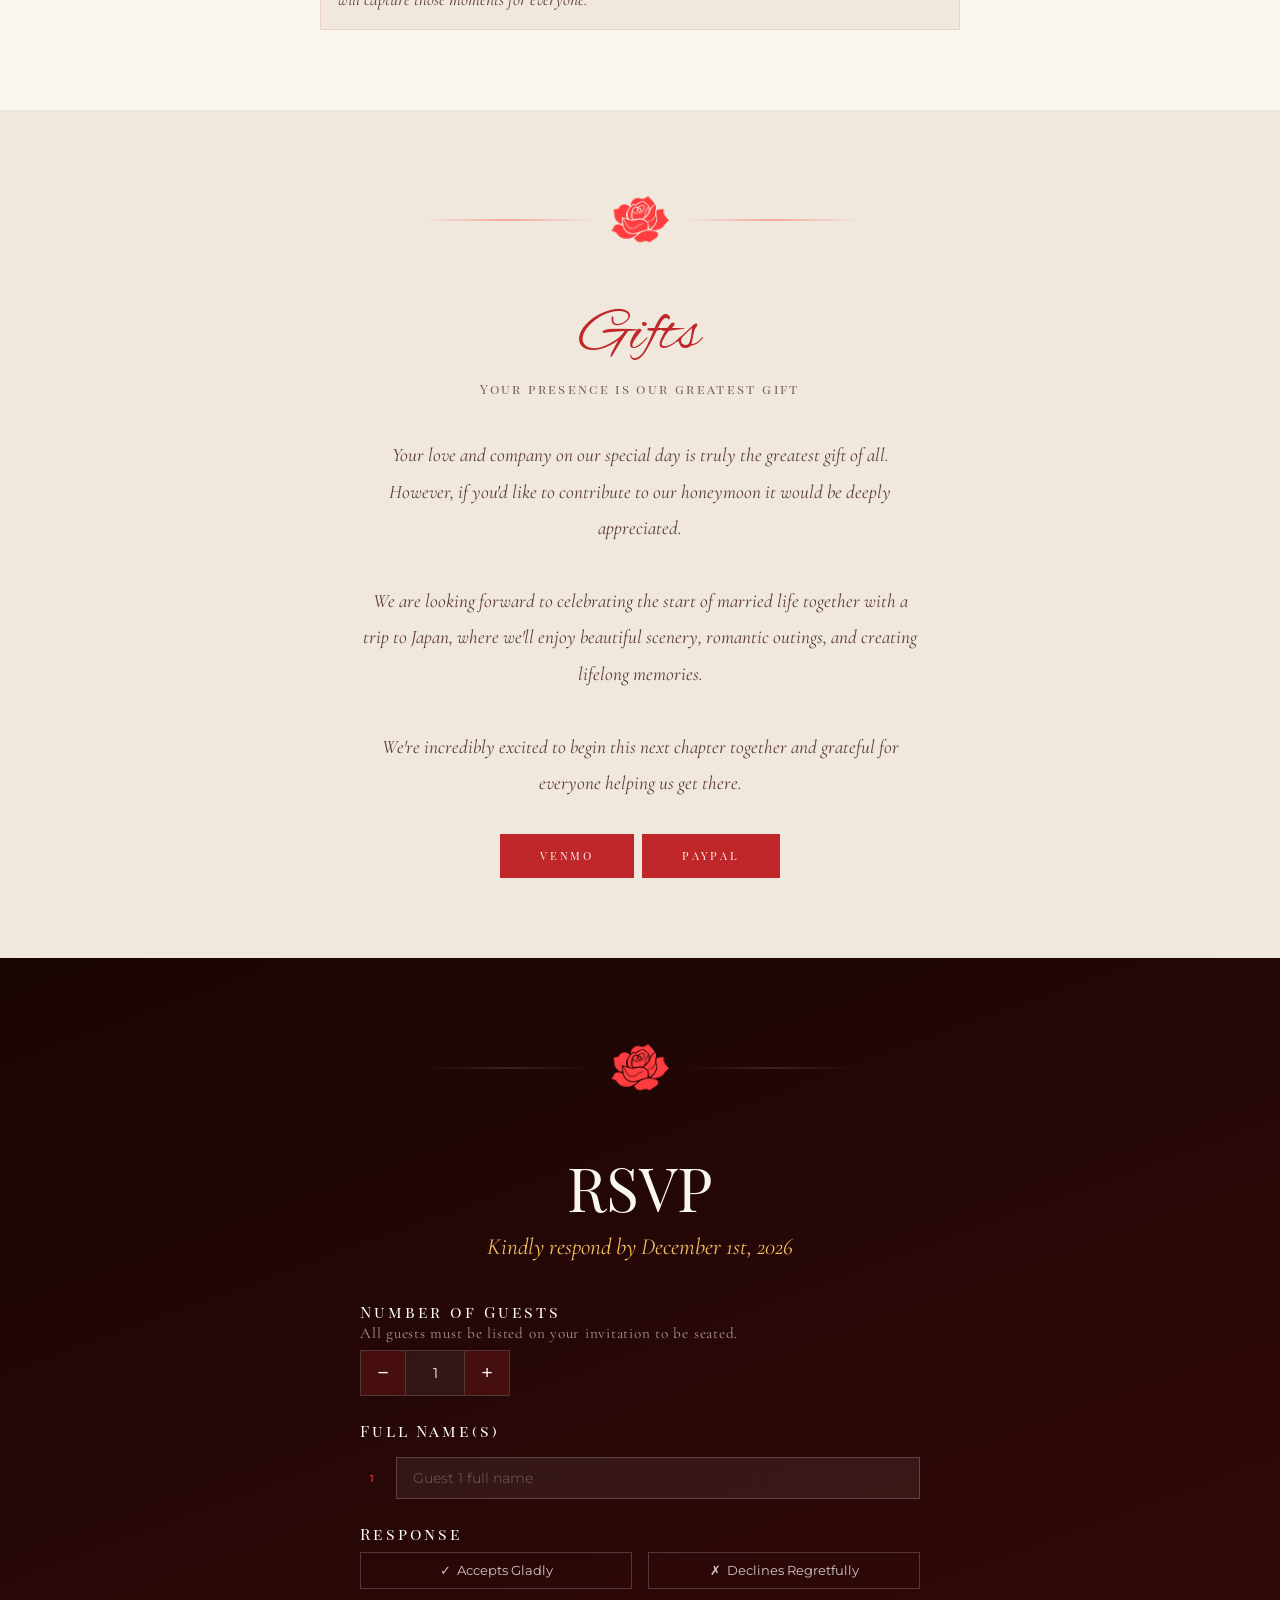
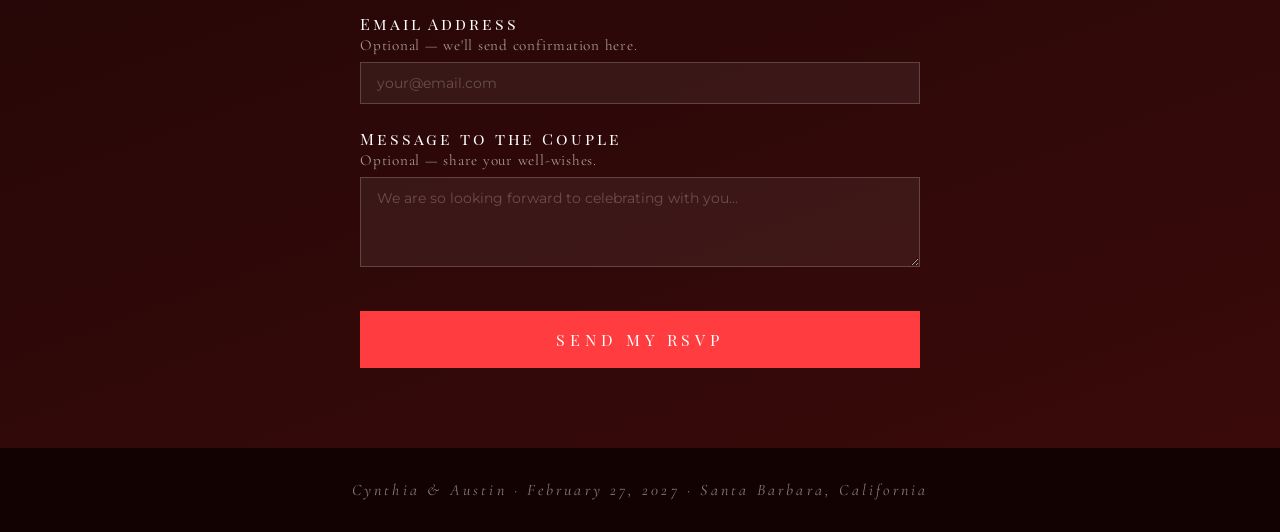
==== commit 44b7ccd5: "Add background music, improve letter rendering on Safari" ====
--- a/index.html
+++ b/index.html
@@ -118,6 +118,7 @@
     .envelope-wrap {
       position: relative;
       width: clamp(270px, 62vw, 450px);
+      aspect-ratio: 420 / 280;
       z-index: 2;
       perspective: 1400px;
     }
@@ -140,7 +141,19 @@
       z-index: -1;
     }
 
-    svg.env { width: 100%; height: auto; overflow: visible; }
+    /* iOS Safari clips transformed SVG children to the root viewBox even with
+       overflow: visible. The SVG has 155 units of real headroom above y=0 for
+       the pulled-out letter; these dimensions map the original 420x280 art
+       back onto the wrapper so the resting envelope layout is unchanged. */
+    svg.env {
+      position: absolute;
+      left: 0;
+      top: -55.357142857%;
+      width: 100%;
+      height: 155.357142857%;
+      overflow: visible;
+      display: block;
+    }
 
     /* envelope body */
     .env-body { fill: url(#envBodyGrad); filter: url(#roughPaper); }
@@ -233,6 +246,9 @@
     .env-letter {
       transform: translateY(55px);
       transition: transform 1.45s cubic-bezier(0.33, 0, 0.22, 1);
+    }
+    .env-letter.released {
+      clip-path: none;
     }
     .env-letter.open {
       transform: translateY(-150px);
@@ -1529,7 +1545,7 @@
 <div id="envelope-screen" onclick="openEnvelope()">
   <canvas id="envMoteCanvas" aria-hidden="true"></canvas>
   <div class="envelope-wrap" id="envWrap">
-    <svg class="env" viewBox="0 0 420 280" xmlns="http://www.w3.org/2000/svg">
+    <svg class="env" viewBox="0 -155 420 435" xmlns="http://www.w3.org/2000/svg">
       <defs>
         <filter id="roughPaper" x="-20%" y="-20%" width="140%" height="140%">
           <feTurbulence type="fractalNoise" baseFrequency="0.95" numOctaves="1" seed="8" result="noise"/>
@@ -2077,6 +2093,27 @@
   <p>Cynthia &amp; Austin &nbsp;·&nbsp; February 27, 2027 &nbsp;·&nbsp; Santa Barbara, California</p>
 </footer>
 
+<audio id="background-music" loop preload="metadata">
+  <source src="audio/debussy-arabesque-no-1-piano-short.mp3" type="audio/mpeg">
+</audio>
+
+<button type="button"
+        class="music-toggle"
+        id="music-toggle"
+        data-playing="false"
+        aria-pressed="false"
+        aria-label="Play background music"
+        title="Play background music">
+  <span class="music-toggle-icon" aria-hidden="true">
+    <svg class="music-toggle-note" viewBox="0 0 24 24" focusable="false" aria-hidden="true">
+      <path d="M9 18V5l11-2v13" fill="none" stroke="currentColor" stroke-width="2" stroke-linecap="round" stroke-linejoin="round"/>
+      <circle cx="6" cy="18" r="3" fill="currentColor"/>
+      <circle cx="17" cy="16" r="3" fill="currentColor"/>
+    </svg>
+    <span class="music-toggle-slash"></span>
+  </span>
+</button>
+
 <div class="jump-menu" id="jump-menu" data-open="false">
   <button type="button"
           class="jump-menu-trigger"
@@ -2231,6 +2268,7 @@
 // ─────────────────────────────────────
 const LANGUAGE_STORAGE_KEY = 'preferredLanguage';
 const LANGUAGE_RETURN_STORAGE_KEY = 'preferredLanguageFromHotels';
+const MUSIC_STORAGE_KEY = 'weddingBackgroundMusic';
 let currentLanguage = 'en';
 let rsvpSubmitting = false;
 
@@ -2246,6 +2284,8 @@
     heroDate: 'Saturday, February 27th, 2027',
     heroLocation: 'Santa Barbara, California',
     scrollHint: 'Scroll to continue',
+    musicPlayLabel: 'Play background music',
+    musicPauseLabel: 'Pause background music',
     countdownUnits: {
       days: { one: 'Day', other: 'Days' },
       hours: { one: 'Hour', other: 'Hours' },
@@ -2359,6 +2399,8 @@
     heroDate: 'Sábado, 27 de febrero de 2027',
     heroLocation: 'Santa Bárbara, California',
     scrollHint: 'Desliza para continuar',
+    musicPlayLabel: 'Reproducir música de fondo',
+    musicPauseLabel: 'Pausar música de fondo',
     countdownUnits: {
       days: { one: 'Día', other: 'Días' },
       hours: { one: 'Hora', other: 'Horas' },
@@ -2508,6 +2550,7 @@
       if (copy.jumpMenu[key]) a.textContent = copy.jumpMenu[key];
     });
   }
+  updateMusicToggleCopy();
 
   const envCardLines = document.querySelectorAll('#envLetter text');
   if (envCardLines[0]) envCardLines[0].textContent = copy.envCardLine1;
@@ -2703,6 +2746,115 @@
   });
 }
 
+// ─────────────────────────────────────
+// BACKGROUND MUSIC
+// ─────────────────────────────────────
+function getStoredBackgroundMusicPreference() {
+  try {
+    return localStorage.getItem(MUSIC_STORAGE_KEY);
+  } catch (_) {
+    return null;
+  }
+}
+
+function setStoredBackgroundMusicPreference(value) {
+  try {
+    localStorage.setItem(MUSIC_STORAGE_KEY, value);
+  } catch (_) {}
+}
+
+function updateMusicToggleCopy() {
+  const button = document.getElementById('music-toggle');
+  if (!button) return;
+
+  const copy = I18N_INDEX[currentLanguage] || I18N_INDEX.en;
+  const isPlaying = button.dataset.playing === 'true';
+  const label = isPlaying ? copy.musicPauseLabel : copy.musicPlayLabel;
+  button.setAttribute('aria-label', label);
+  button.setAttribute('title', label);
+}
+
+function syncMusicToggle() {
+  const audio = document.getElementById('background-music');
+  const button = document.getElementById('music-toggle');
+  if (!audio || !button) return;
+
+  const isPlaying = !audio.paused && !audio.ended;
+  button.dataset.playing = isPlaying ? 'true' : 'false';
+  button.setAttribute('aria-pressed', String(isPlaying));
+  updateMusicToggleCopy();
+}
+
+function playBackgroundMusic({ persistPreference = false } = {}) {
+  const audio = document.getElementById('background-music');
+  if (!audio) return Promise.resolve(false);
+
+  audio.volume = 0.38;
+  let playAttempt;
+  try {
+    playAttempt = audio.play();
+  } catch (err) {
+    syncMusicToggle();
+    console.warn('Background music playback was blocked or failed.', err);
+    return Promise.resolve(false);
+  }
+
+  if (playAttempt === undefined) {
+    syncMusicToggle();
+    if (persistPreference) setStoredBackgroundMusicPreference('on');
+    return Promise.resolve(true);
+  }
+
+  return playAttempt
+    .then(() => {
+      syncMusicToggle();
+      if (persistPreference) setStoredBackgroundMusicPreference('on');
+      return true;
+    })
+    .catch((err) => {
+      syncMusicToggle();
+      console.warn('Background music playback was blocked or failed.', err);
+      return false;
+    });
+}
+
+function pauseBackgroundMusic({ persistPreference = false } = {}) {
+  const audio = document.getElementById('background-music');
+  if (!audio) return;
+
+  audio.pause();
+  syncMusicToggle();
+  if (persistPreference) setStoredBackgroundMusicPreference('off');
+}
+
+function primeBackgroundMusicFromEnvelopeTap() {
+  if (getStoredBackgroundMusicPreference() === 'off') return;
+  playBackgroundMusic({ persistPreference: true });
+}
+
+function initBackgroundMusic() {
+  const audio = document.getElementById('background-music');
+  const button = document.getElementById('music-toggle');
+  if (!audio || !button) return;
+
+  audio.volume = 0.38;
+  syncMusicToggle();
+
+  button.addEventListener('click', (event) => {
+    event.stopPropagation();
+    if (audio.paused || audio.ended) {
+      playBackgroundMusic({ persistPreference: true });
+    } else {
+      pauseBackgroundMusic({ persistPreference: true });
+    }
+  });
+
+  audio.addEventListener('play', syncMusicToggle);
+  audio.addEventListener('pause', syncMusicToggle);
+  audio.addEventListener('ended', syncMusicToggle);
+  audio.addEventListener('error', syncMusicToggle);
+}
+
 const HERO_COUNTDOWN_TARGET_MS = new Date('2027-02-27T15:00:00-08:00').getTime();
 let heroCountdownTimer = null;
 
@@ -2740,6 +2892,7 @@
   }
 }
 
+initBackgroundMusic();
 initLanguageToggle();
 startHeroCountdown();
 
@@ -3379,6 +3532,7 @@
   if (envelopeOpened) return;
   envelopeOpened = true;
   rememberEnvelopeOpened();
+  primeBackgroundMusicFromEnvelopeTap();
   clearTimeout(heroWarmupTimer);
   prepareHeroImages('high');
 
@@ -3412,8 +3566,10 @@
 
   // 4. Pull the letter out from the pocket.
   setTimeout(() => {
+    letter.classList.add('released');
     letter.removeAttribute('clip-path');
-    letter.classList.add('open');
+    letter.getBoundingClientRect();
+    requestAnimationFrame(() => { letter.classList.add('open'); });
   }, LETTER_OUT);
 
   // 5. Match cut: the twin zooms toward the viewer until its paper fills the
@@ -3901,7 +4057,7 @@
   flapBack  && flapBack.classList.add('open');
   envWrap   && envWrap.classList.add('past-fold');
   envWrap   && envWrap.classList.add('seal-gone');
-  if (letter) { letter.removeAttribute('clip-path'); letter.classList.add('open'); }
+  if (letter) { letter.classList.add('released'); letter.removeAttribute('clip-path'); letter.classList.add('open'); }
 
   initHeroParallax();
   startGoldenMotes();
--- a/css/styles.css
+++ b/css/styles.css
@@ -235,6 +235,73 @@
   outline-offset: 2px;
 }
 
+/* ── TOP-RIGHT CONTROLS ──────────────────────────────────── */
+.music-toggle {
+  position: fixed;
+  top: 1rem;
+  right: calc(1rem + 2.4rem + 0.5rem);
+  z-index: 220;
+  display: none;
+  align-items: center;
+  justify-content: center;
+  width: 2.4rem;
+  height: 2.4rem;
+  border: 1px solid rgba(250,246,240,0.35);
+  background: rgba(18, 2, 2, 0.78);
+  cursor: pointer;
+  transition: transform 0.2s ease, background 0.2s ease, border-color 0.2s ease;
+}
+html.invitation-opened .music-toggle,
+#hero.visible ~ .music-toggle { display: inline-flex; }
+.music-toggle:hover {
+  transform: translateY(-2px);
+  background: rgba(58, 10, 10, 0.95);
+  border-color: rgba(250,246,240,0.55);
+}
+.music-toggle:focus-visible {
+  outline: 2px solid var(--gold);
+  outline-offset: 2px;
+}
+.music-toggle[data-playing="true"] {
+  border-color: rgba(201,168,76,0.8);
+  background: rgba(58, 10, 10, 0.96);
+}
+.music-toggle-icon {
+  position: relative;
+  display: block;
+  width: 1.32rem;
+  height: 1.32rem;
+  color: rgba(250,246,240,0.88);
+}
+.music-toggle-note {
+  display: block;
+  width: 100%;
+  height: 100%;
+  transition: color 0.2s ease, opacity 0.2s ease;
+}
+.music-toggle-slash {
+  position: absolute;
+  left: 50%;
+  top: 50%;
+  width: 1.62rem;
+  height: 2px;
+  background: var(--red);
+  border-radius: 999px;
+  box-shadow: 0 0 0 1px rgba(18, 2, 2, 0.5);
+  opacity: 0;
+  transform: translate(-50%, -50%) rotate(-42deg) scaleX(0.72);
+  transition: opacity 0.18s ease, transform 0.18s ease;
+}
+.music-toggle[data-playing="true"] .music-toggle-icon {
+  color: var(--gold);
+}
+.music-toggle[data-playing="false"] .music-toggle-note {
+  opacity: 0.72;
+}
+.music-toggle[data-playing="false"] .music-toggle-slash {
+  opacity: 1;
+  transform: translate(-50%, -50%) rotate(-42deg) scaleX(1);
+}
 /* ── JUMP MENU (top-right section navigator) ─────────────── */
 .jump-menu {
   position: fixed;
@@ -338,6 +405,12 @@
     top: calc(0.75rem + env(safe-area-inset-top, 0px));
     right: 0.75rem;
   }
+  .music-toggle {
+    top: calc(0.75rem + env(safe-area-inset-top, 0px));
+    right: calc(0.75rem + 2.1rem + 0.45rem);
+    width: 2.1rem;
+    height: 2.1rem;
+  }
   .jump-menu-trigger { width: 2.1rem; height: 2.1rem; }
   .jump-menu-panel a { padding: 0.65rem 1rem; font-size: 0.72rem; }
 }
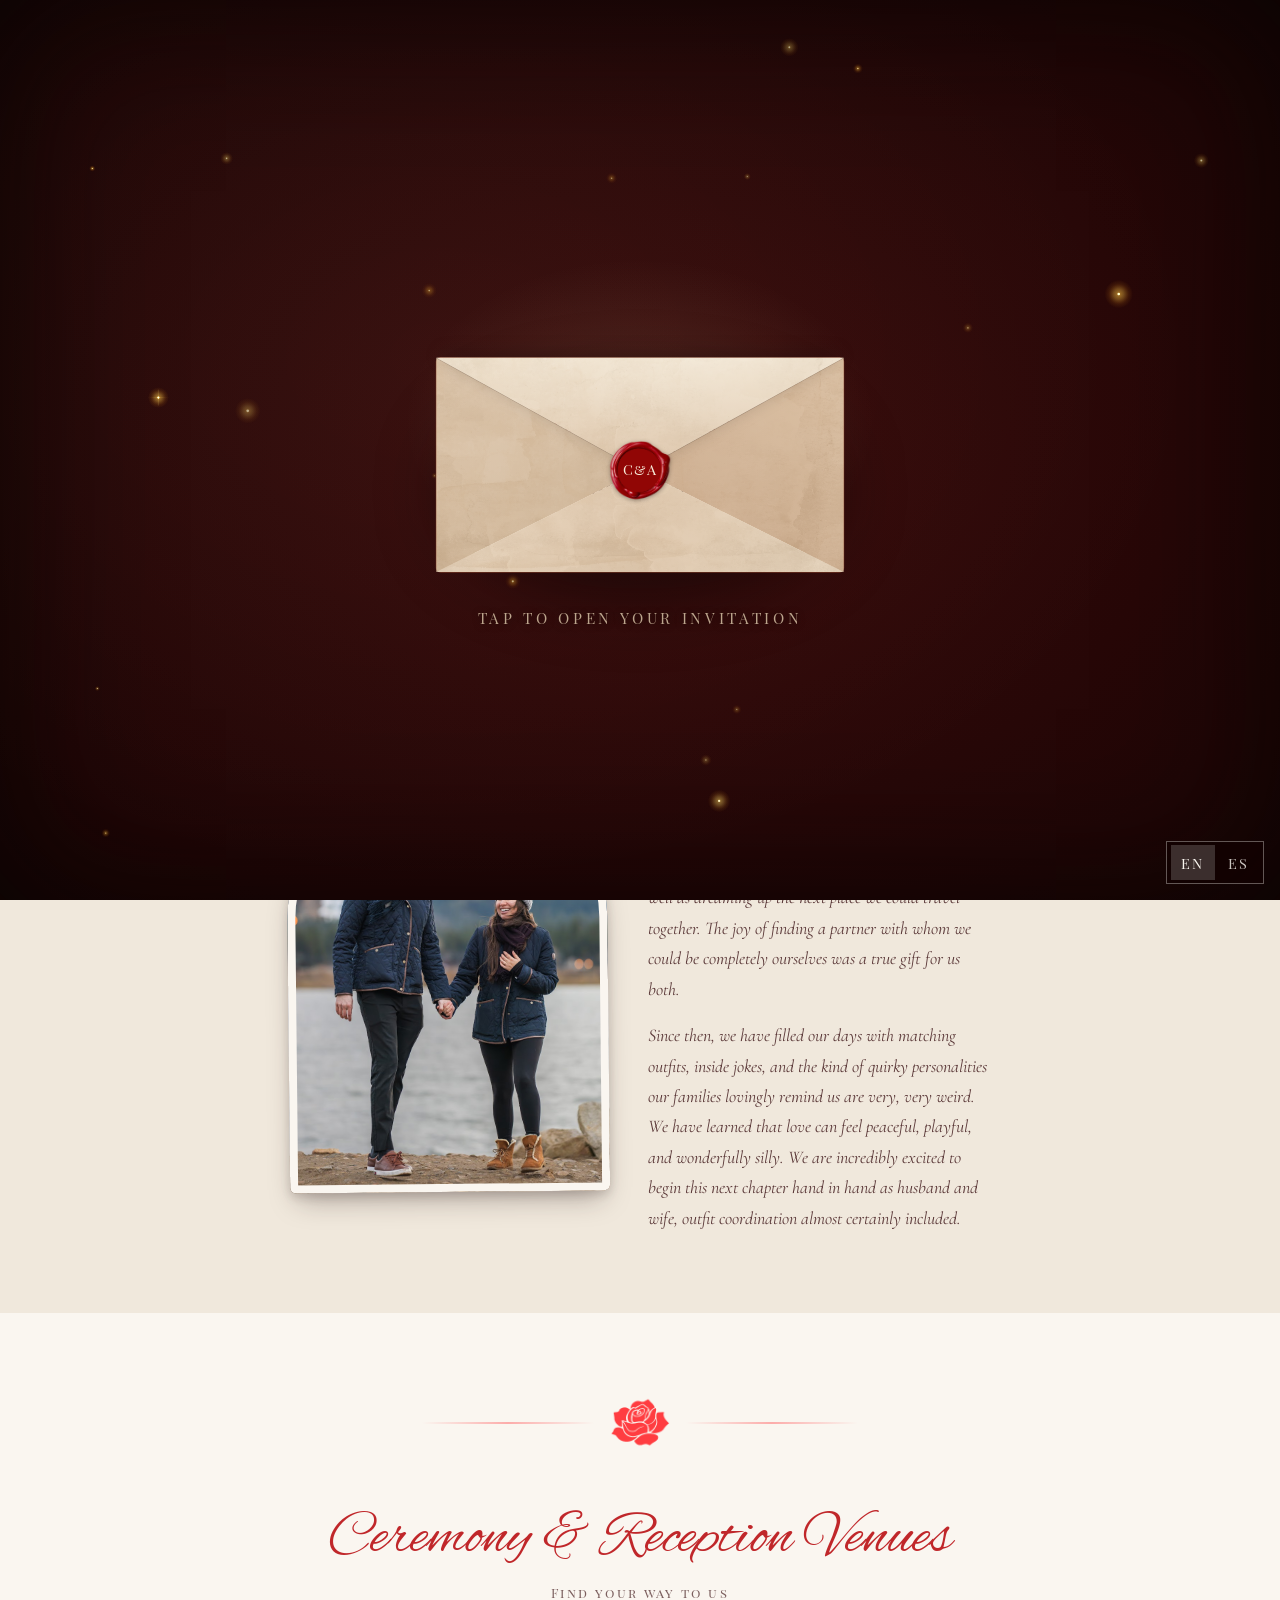
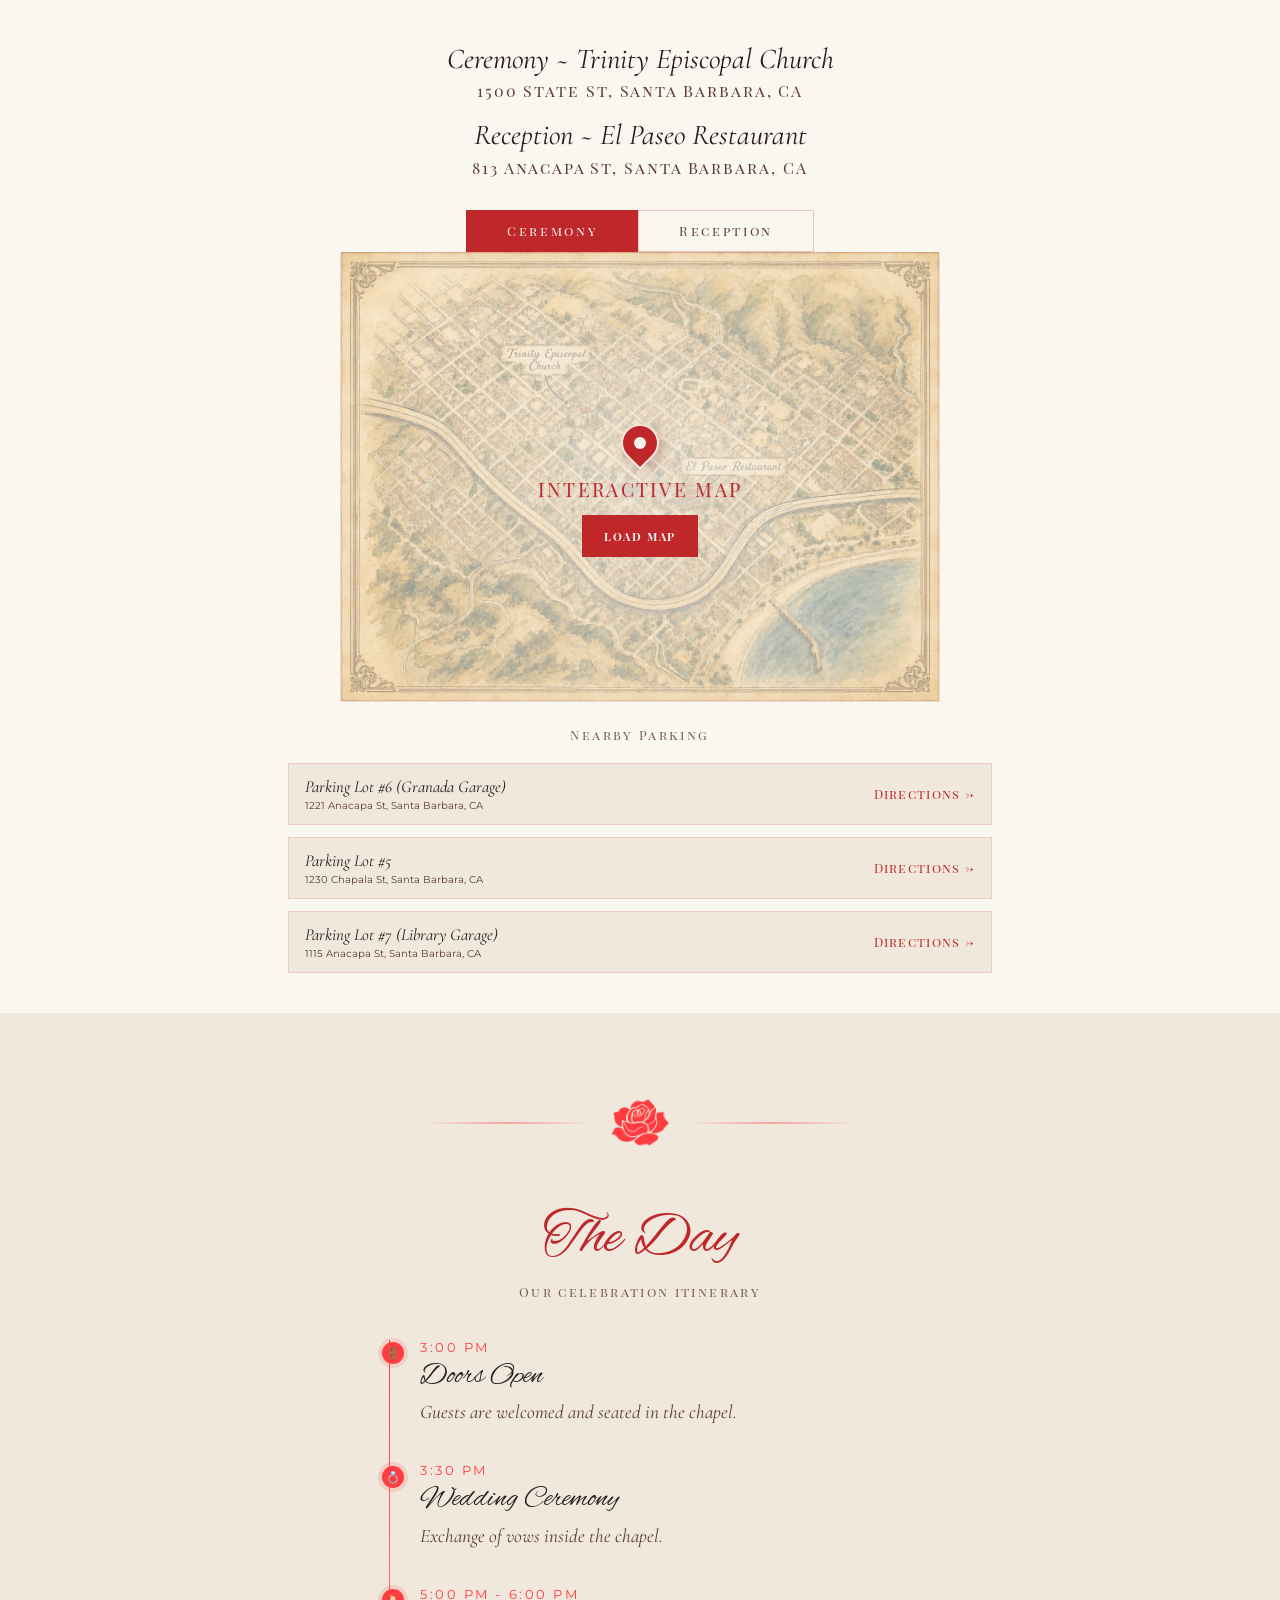
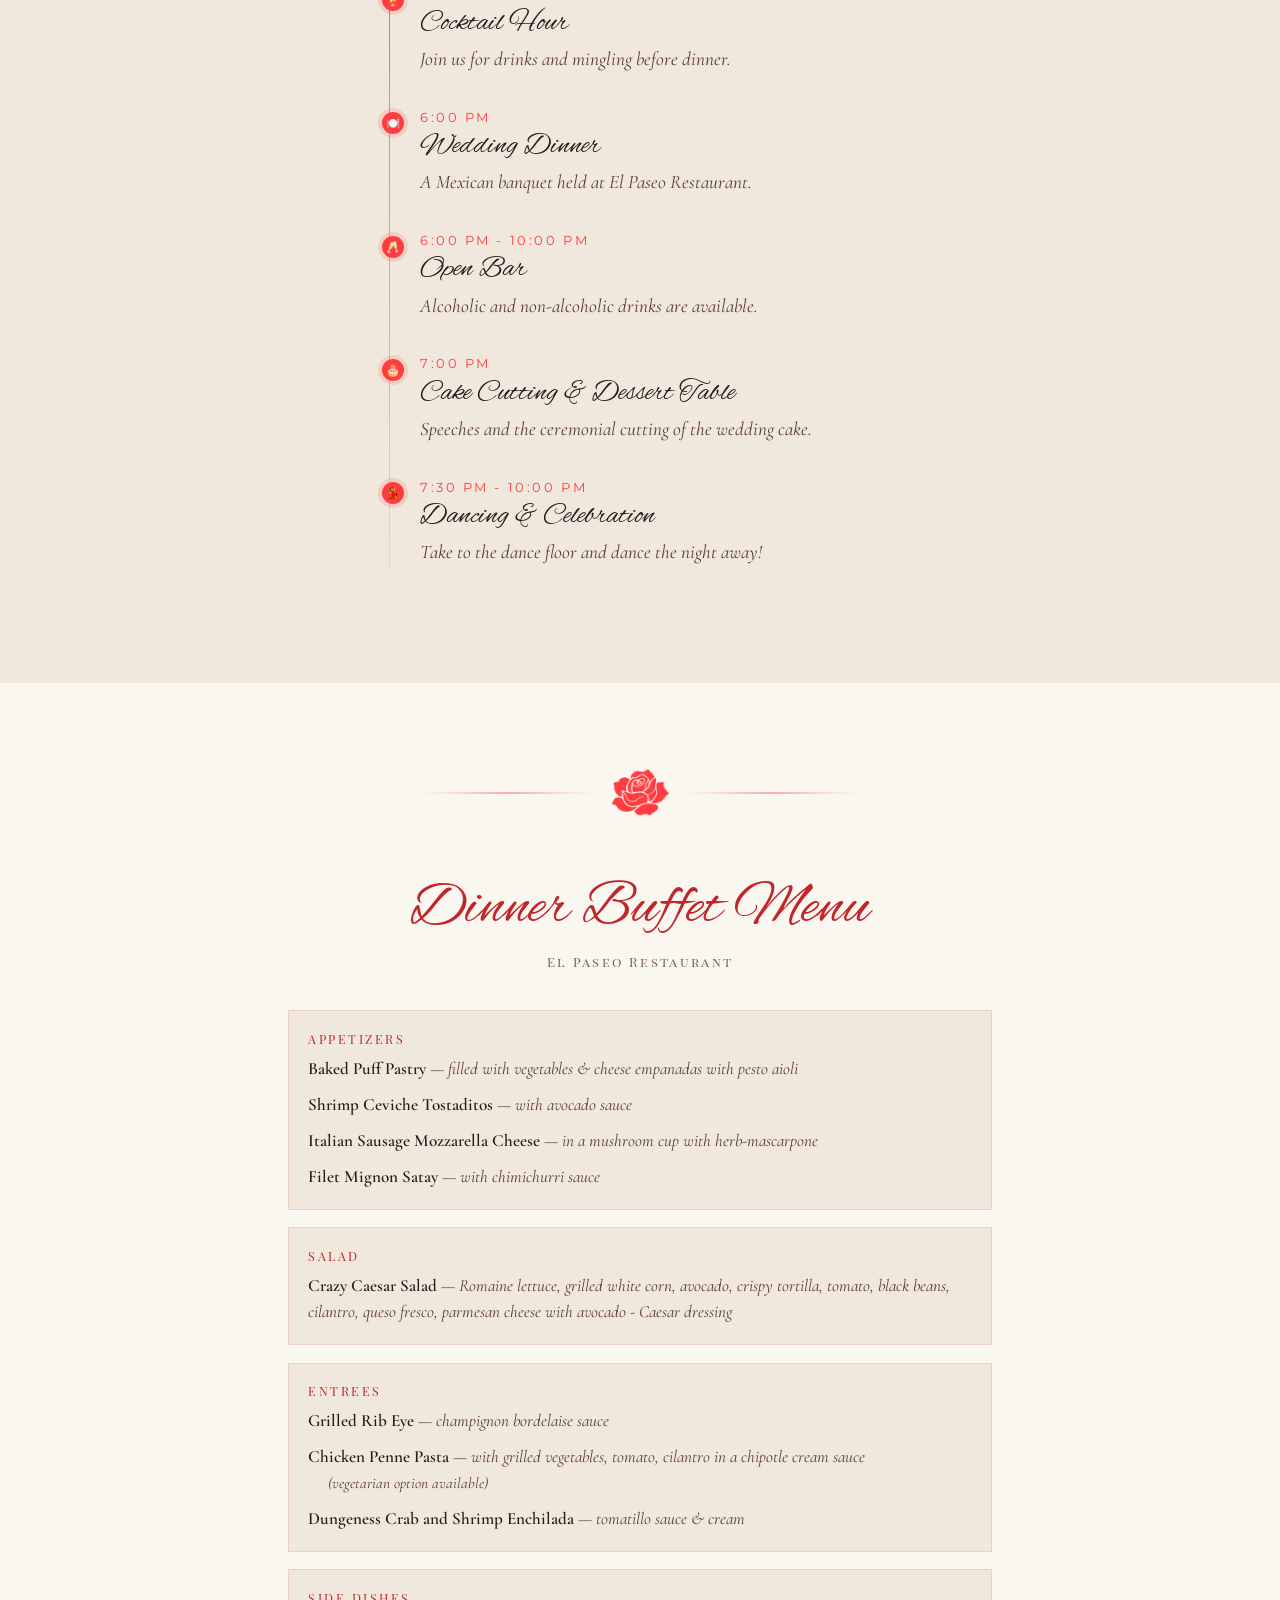
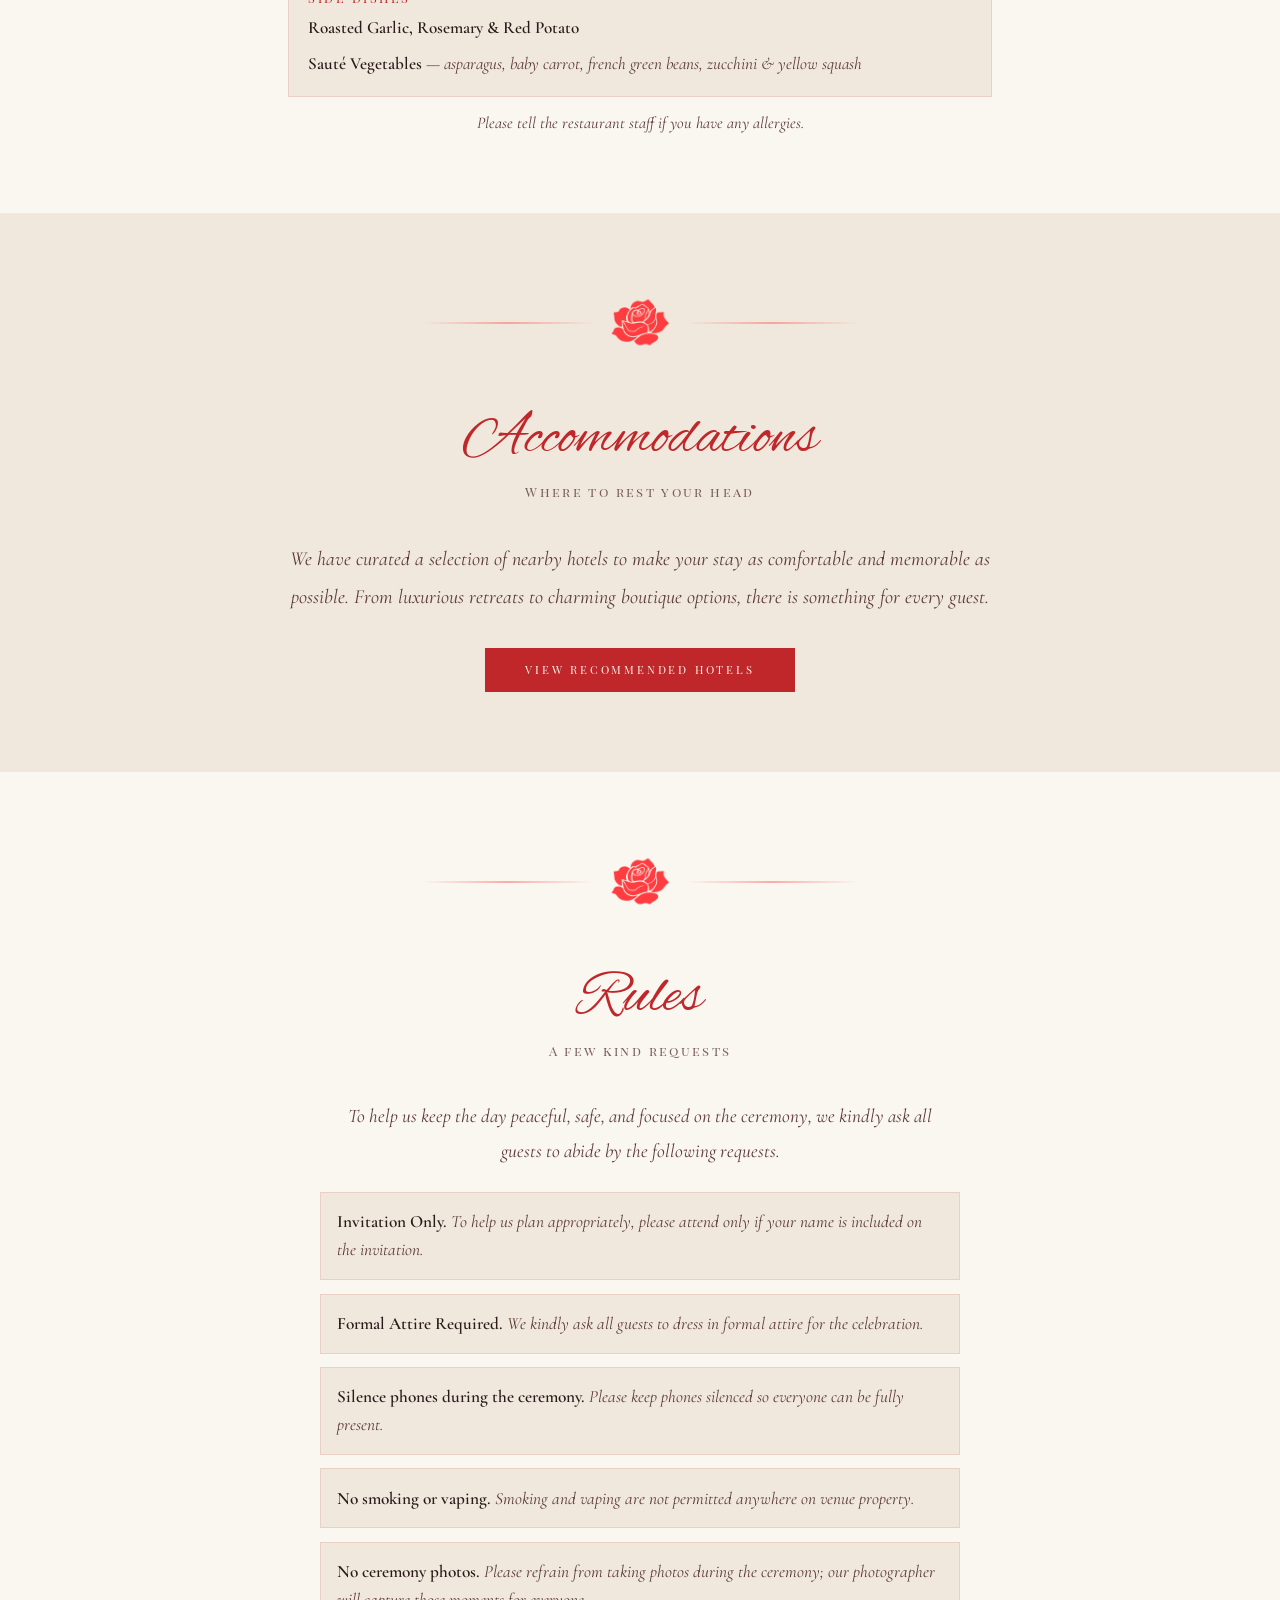
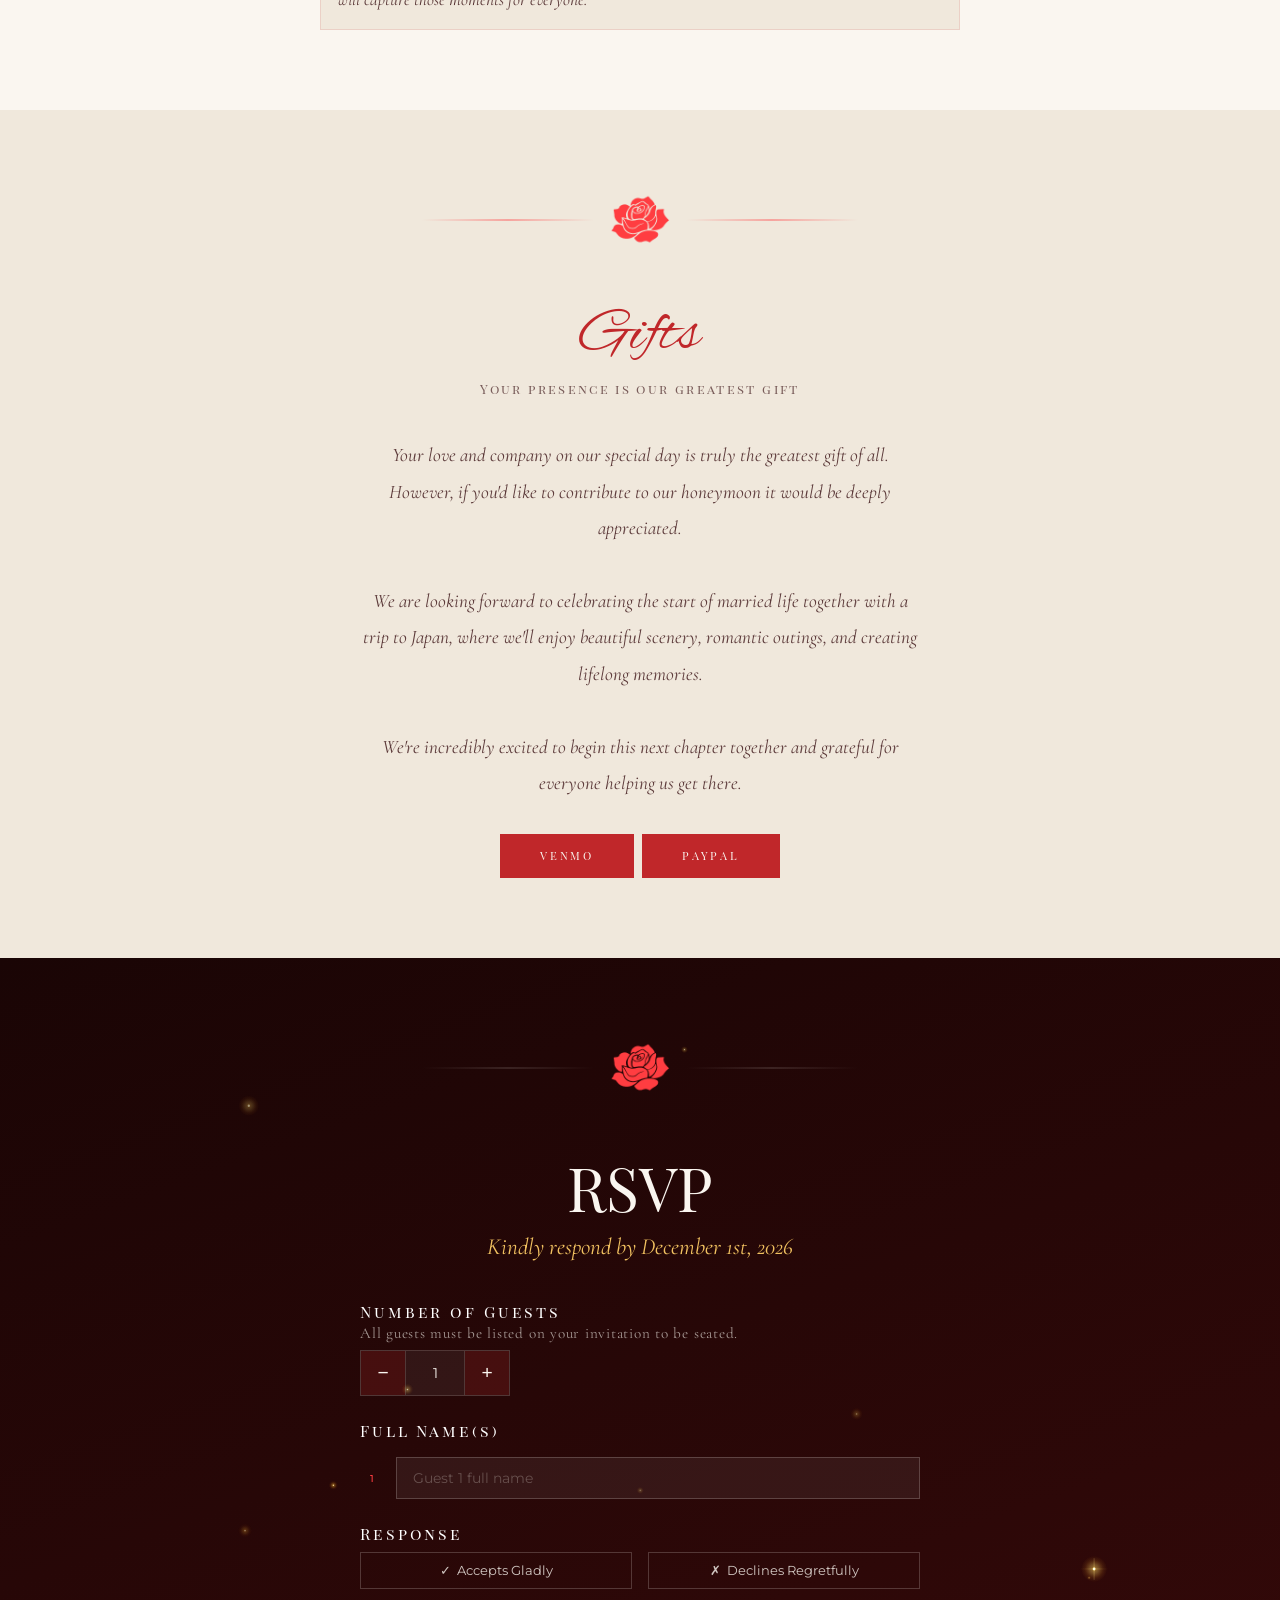
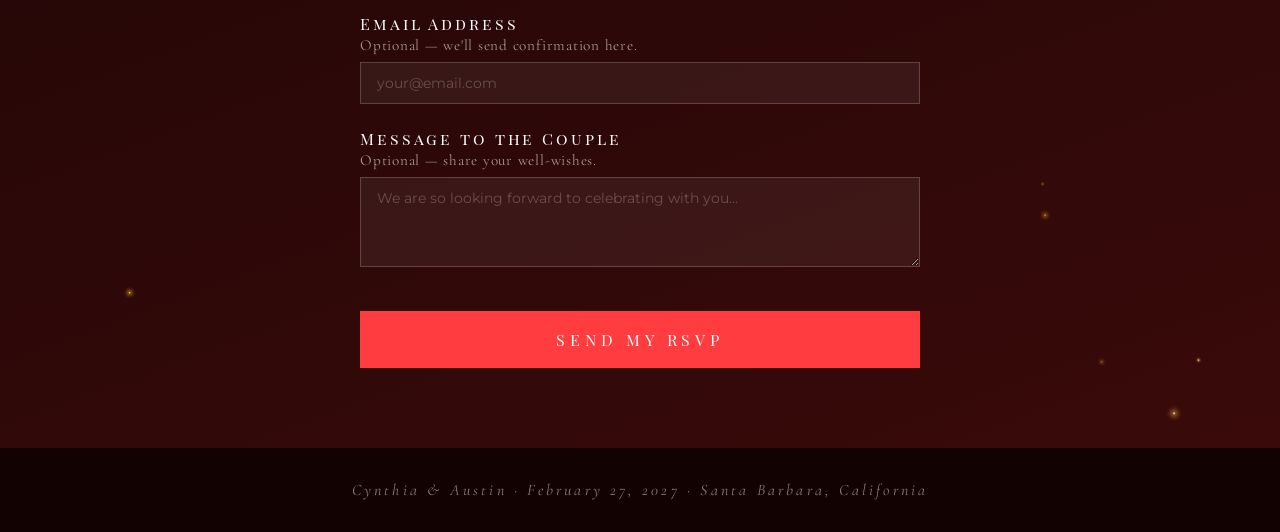
==== commit 56d36a47: "Prevent scrolling on envelope screen" ====
--- a/index.html
+++ b/index.html
@@ -64,6 +64,20 @@
 
   <!-- Page-specific styles -->
   <style>
+    /* Keep the document pinned behind the initial fixed overlay. A fixed
+       element does not stop its underlying page from scrolling, especially
+       with touch/trackpad input. The class is already applied in <head> when
+       an opened invitation is being resumed, so those visits remain
+       scrollable and can restore their previous position. */
+    html:not(.invitation-opened),
+    html:not(.invitation-opened) body {
+      overflow: hidden;
+      overscroll-behavior: none;
+    }
+    html:not(.invitation-opened) #envelope-screen {
+      touch-action: none;
+    }
+
     /* ══════════════════════════════════════
       ENVELOPE SCREEN
     ══════════════════════════════════════ */
@@ -3483,6 +3497,14 @@
   } catch (_) {}
 }
 
+function scrollToHeroInstantly() {
+  const root = document.documentElement;
+  const previousScrollBehavior = root.style.scrollBehavior;
+  root.style.scrollBehavior = 'auto';
+  window.scrollTo(0, 0);
+  root.style.scrollBehavior = previousScrollBehavior;
+}
+
 // Builds an HTML copy of the SVG letter, positioned exactly over it, for the
 // match cut. A composited div transform is used for the zoom instead of
 // scaling the SVG group because HTML transforms rasterize predictably on
@@ -3531,6 +3553,10 @@
 function openEnvelope() {
   if (envelopeOpened) return;
   envelopeOpened = true;
+  // A restored hash/scroll position can exist before the load/pageshow reset.
+  // Pin the viewport now and again when the scroll lock is released so the
+  // opening always lands on the hero rather than a later section.
+  scrollToHeroInstantly();
   rememberEnvelopeOpened();
   primeBackgroundMusicFromEnvelopeTap();
   clearTimeout(heroWarmupTimer);
@@ -3597,7 +3623,9 @@
         envWrap.style.transition = 'opacity 0.3s ease';
         envWrap.style.opacity = '0';
         hero.classList.add('visible');
+        scrollToHeroInstantly();
         document.documentElement.classList.add('invitation-opened');
+        scrollToHeroInstantly();
         initHeroParallax();
         startGoldenMotes();
         revealLetters('name-cynthia', 250);
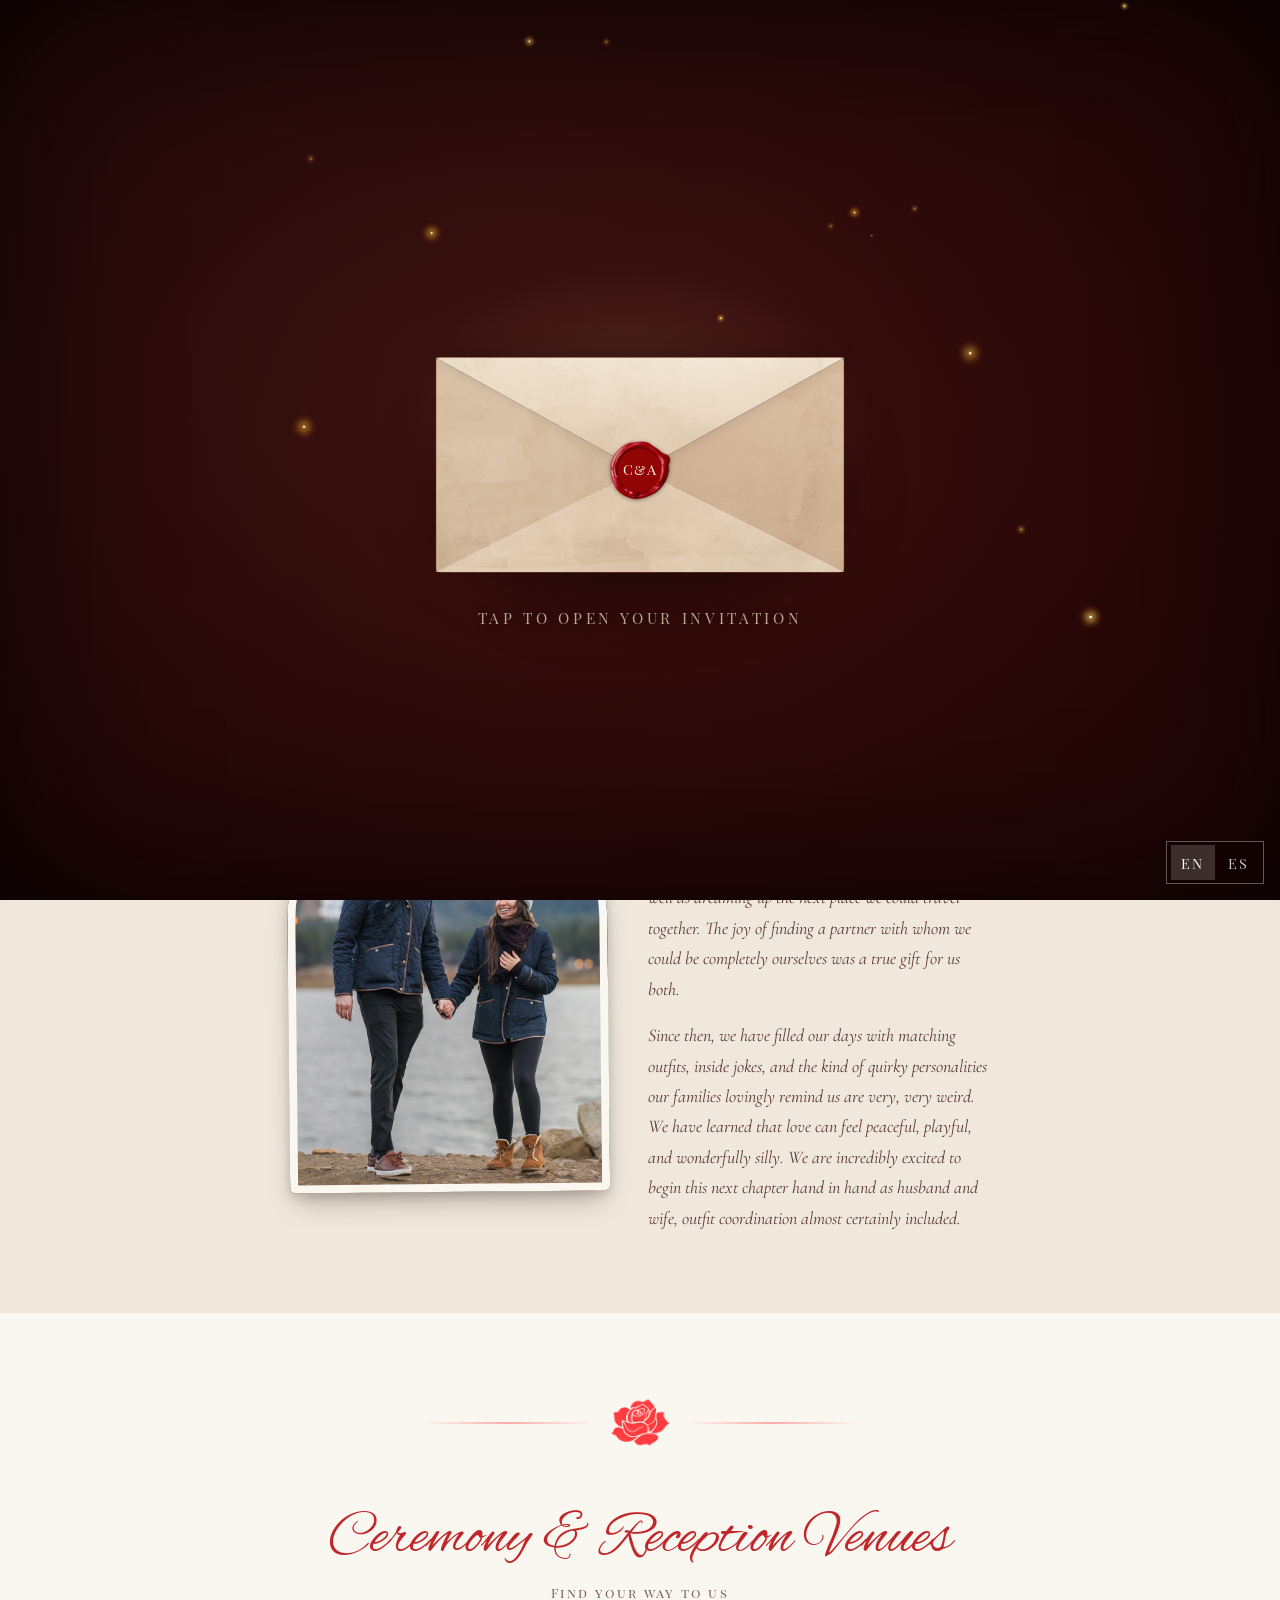
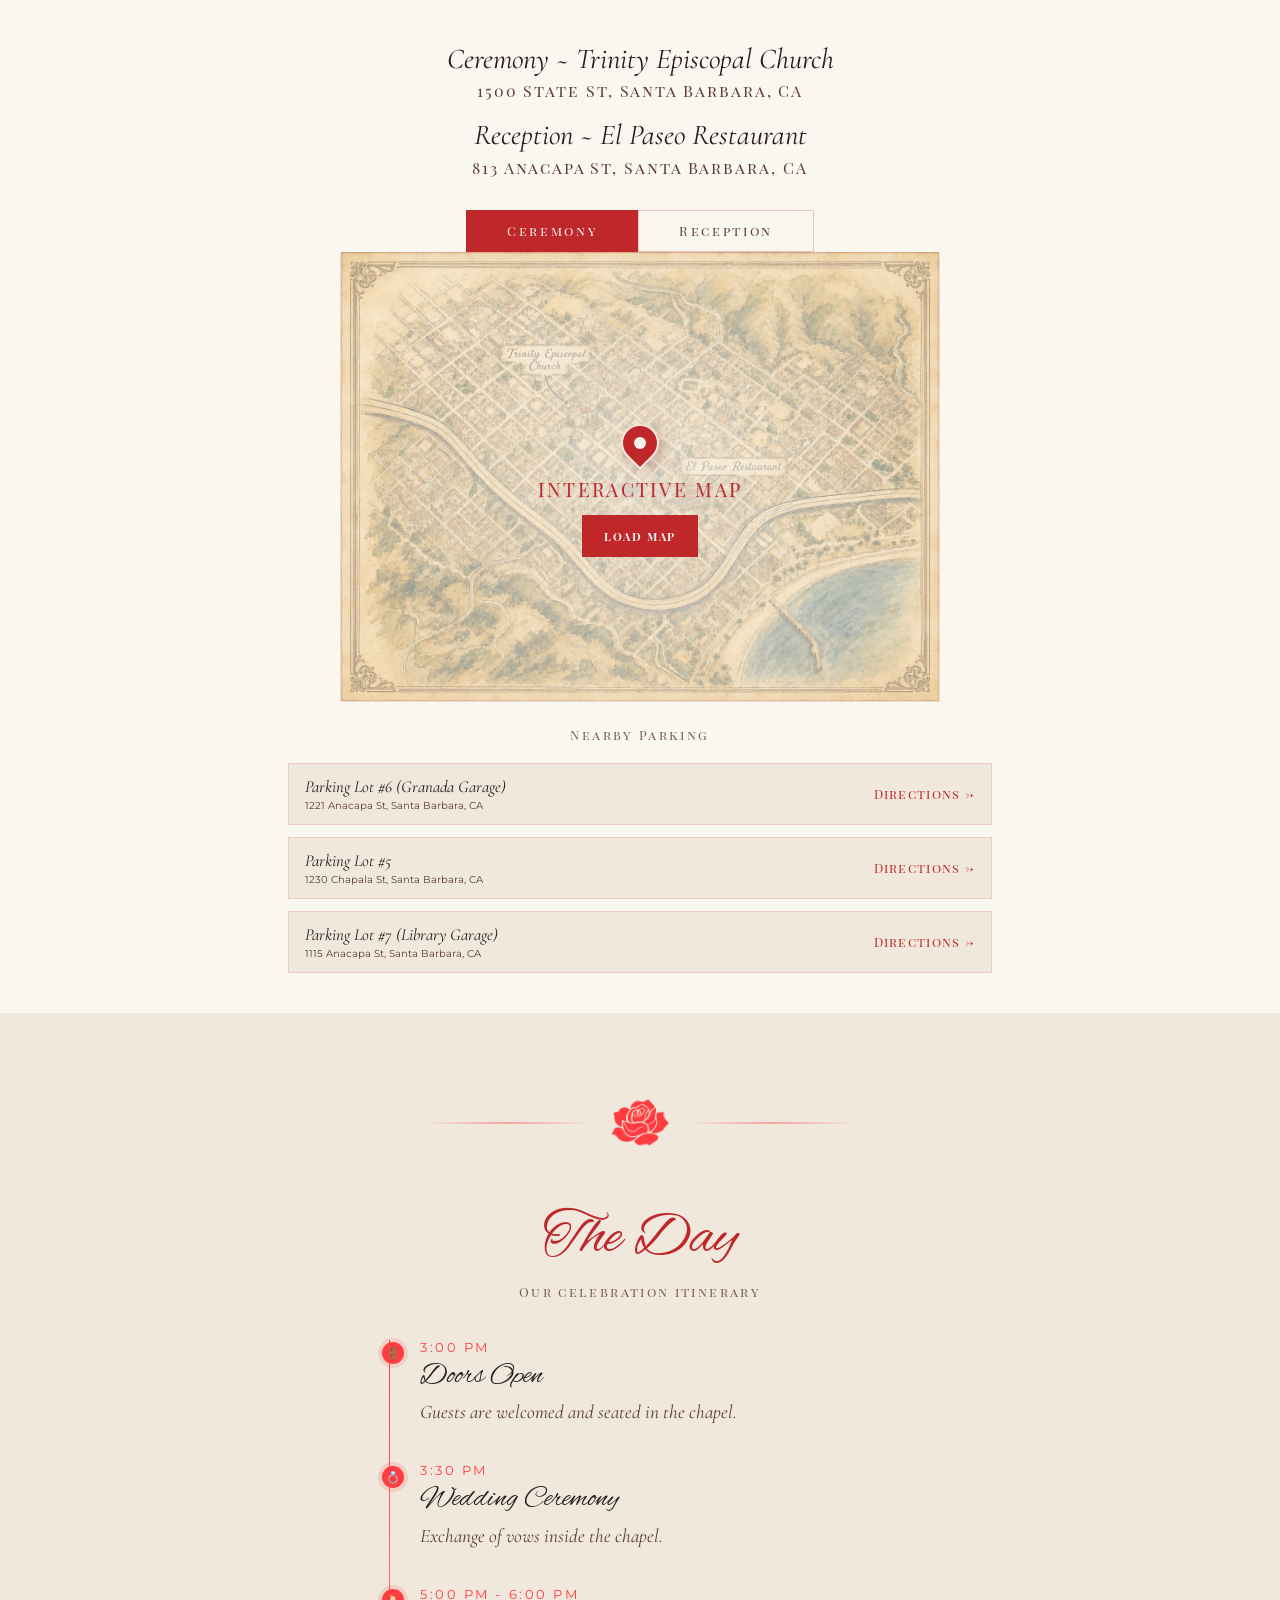
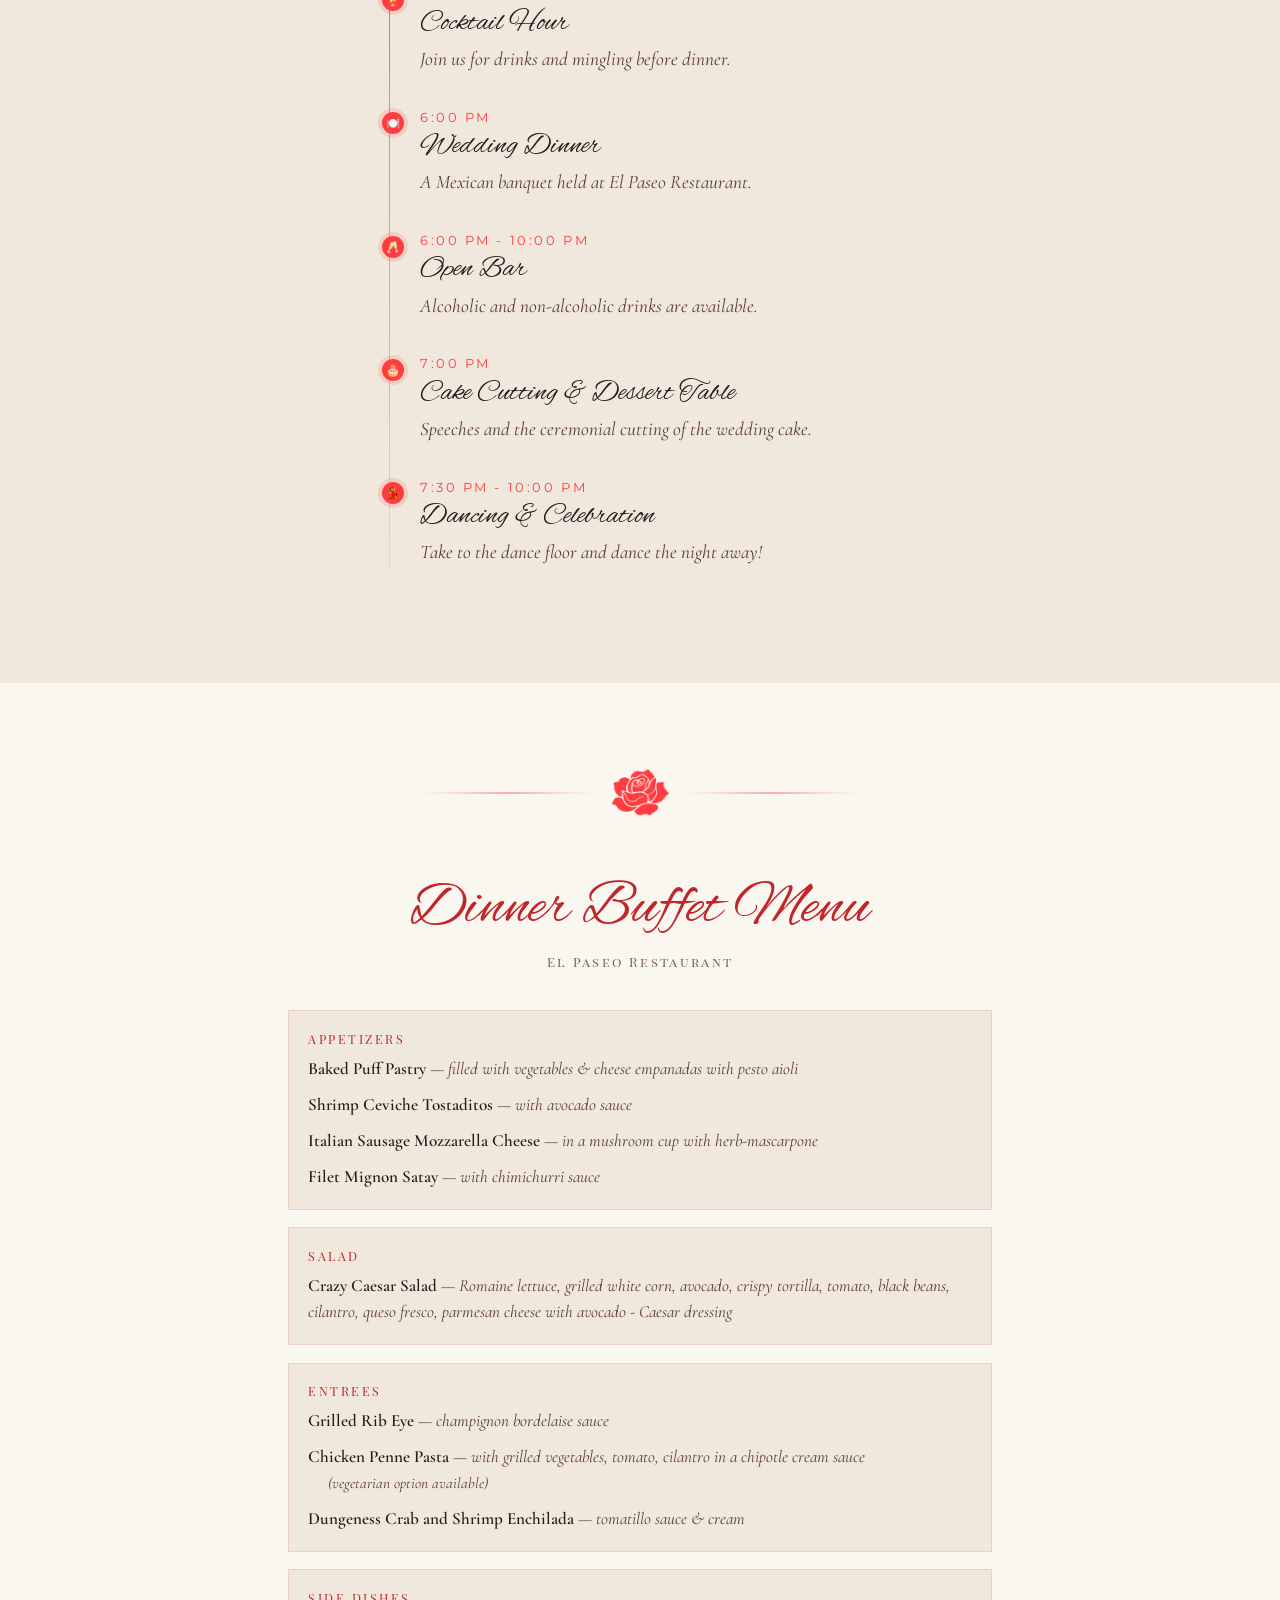
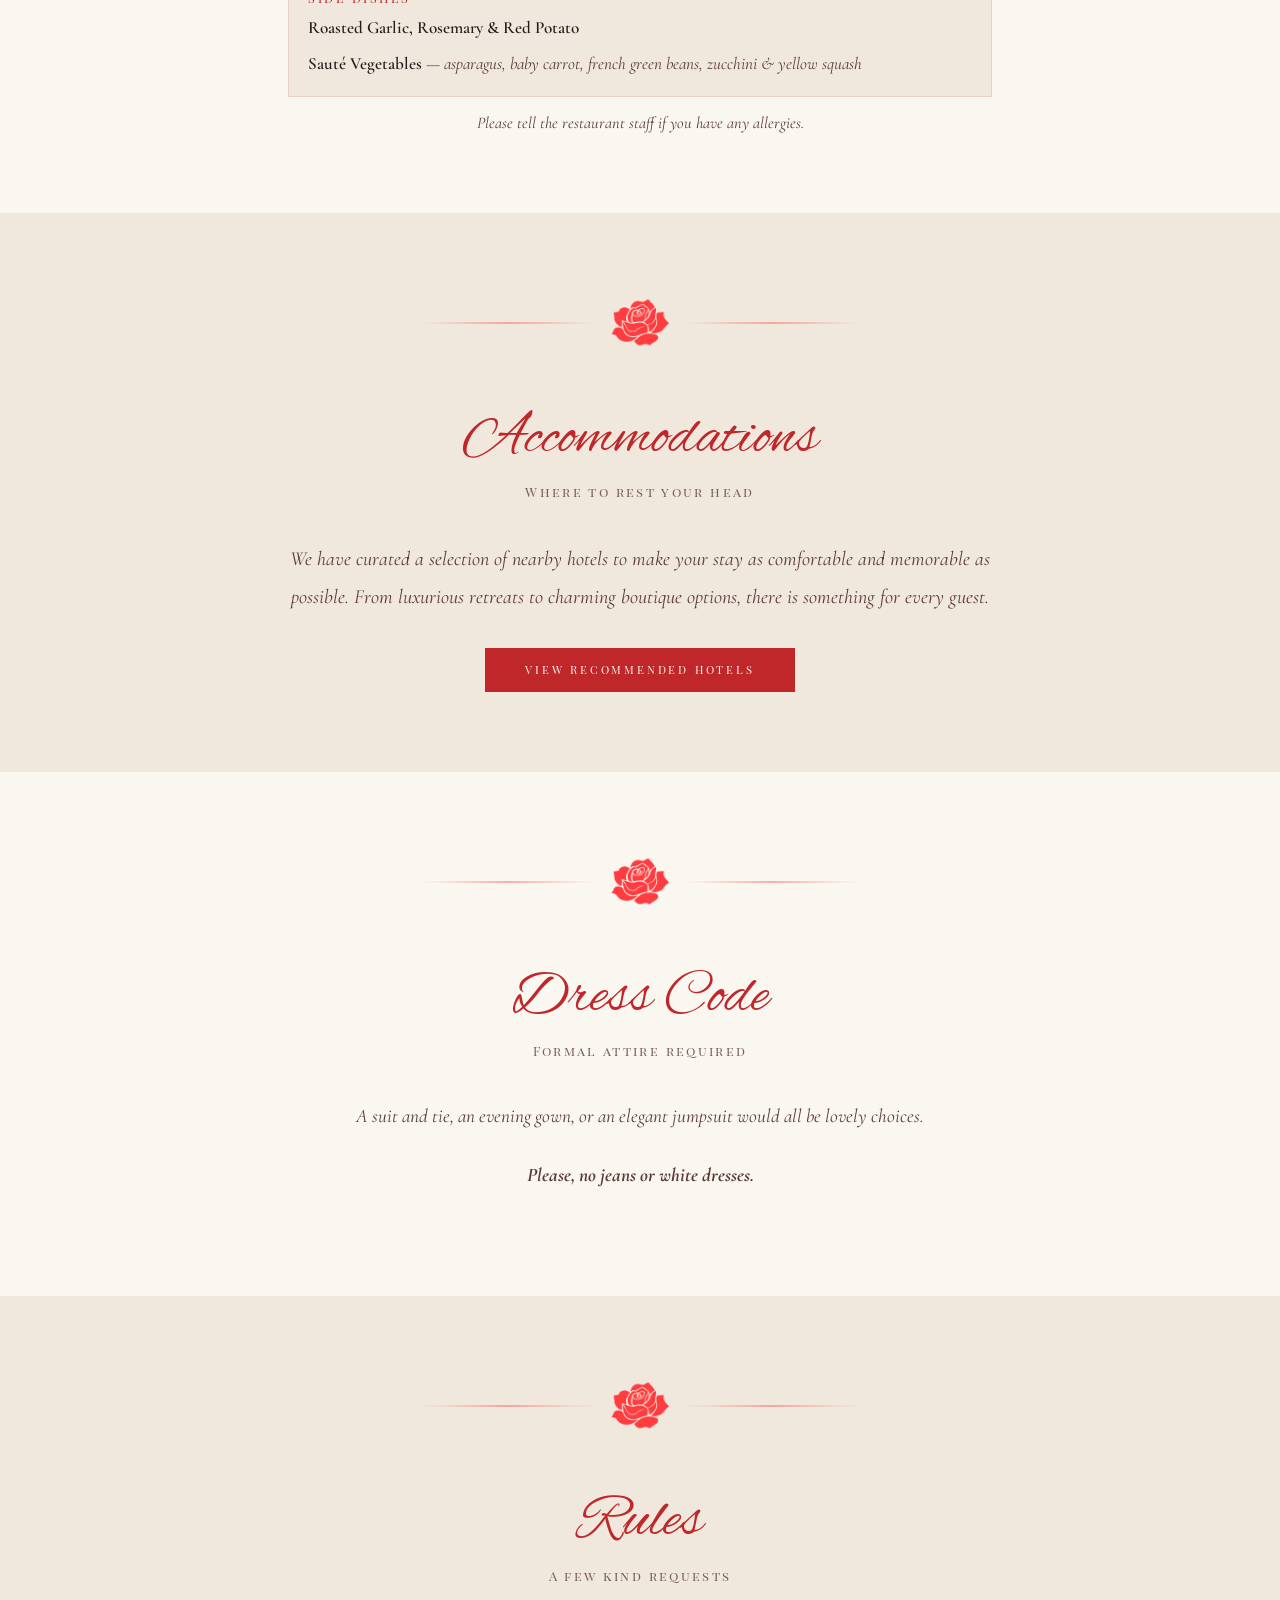
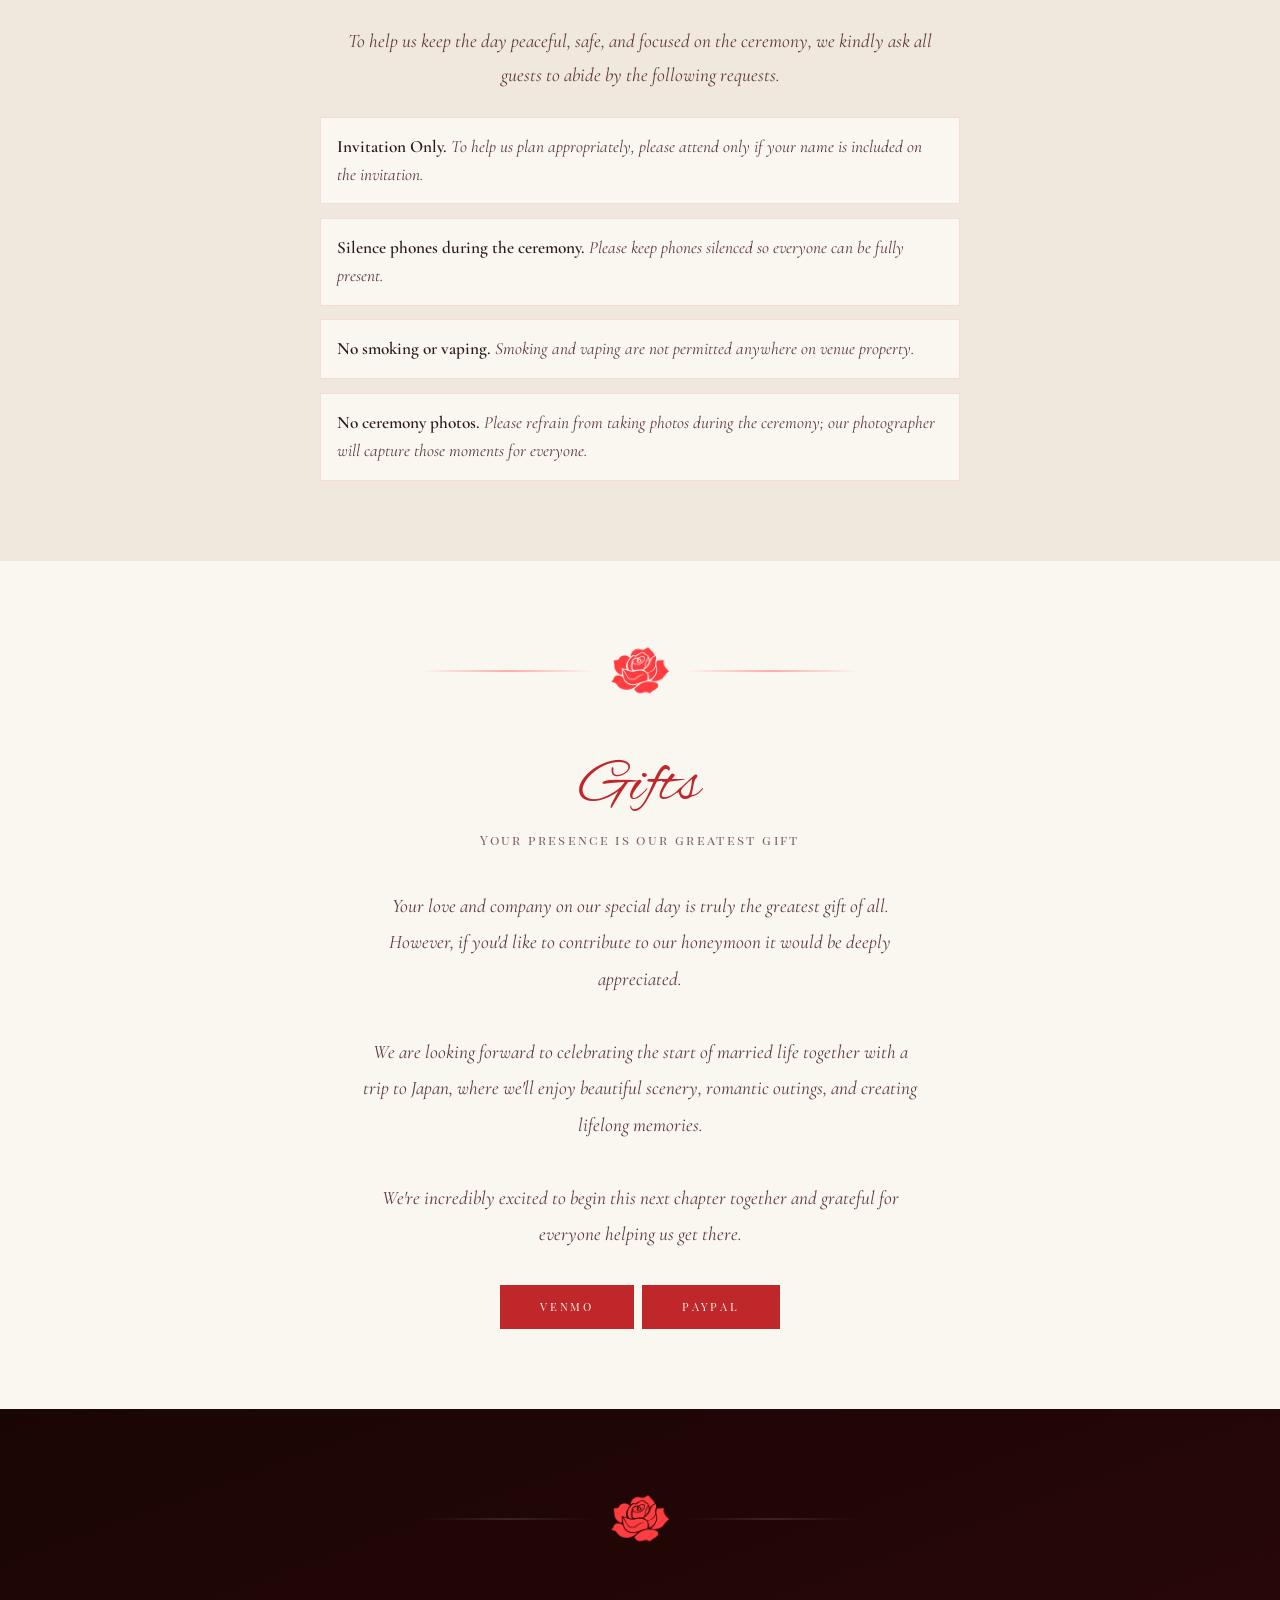
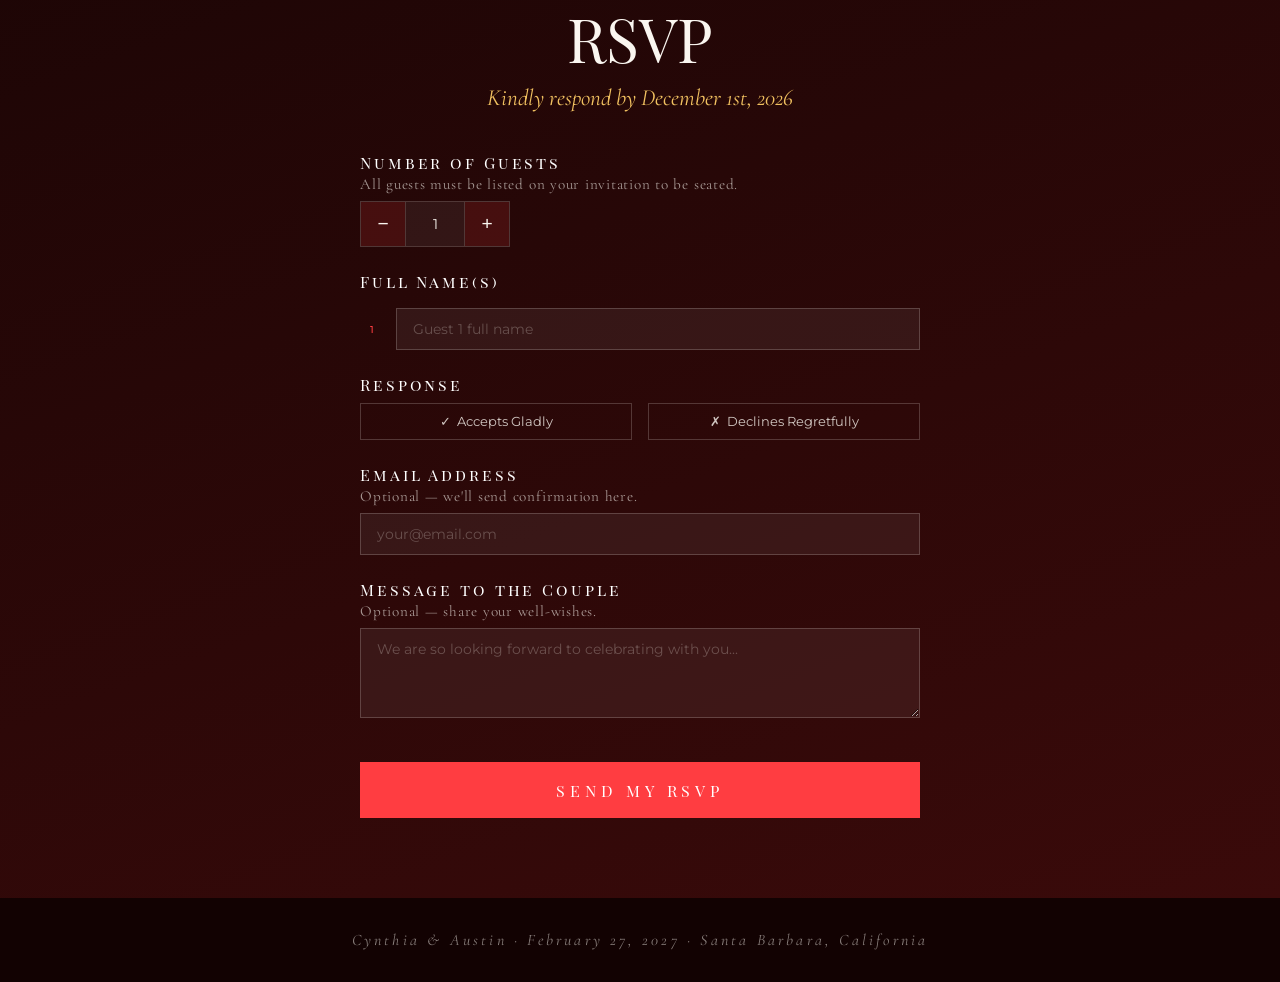
==== commit fe23f090: "Add bilingual wedding dress code" ====
--- a/index.html
+++ b/index.html
@@ -1346,6 +1346,9 @@
       color: var(--text-mid);
       font-style: italic;
     }
+    .section-bg-ivory-dark .rules-item {
+      background: var(--ivory);
+    }
     .rules-item strong {
       color: var(--text-dark);
       font-style: normal;
@@ -1973,9 +1976,28 @@
 </div>
 
 <!-- ═══════════════════════════════════
+     DRESS CODE
+═══════════════════════════════════ -->
+<div class="section-bg-ivory">
+  <section class="section" id="sec-dress-code" aria-labelledby="dress-code-title">
+    <div class="section-sep" aria-hidden="true">
+      <div class="sep-line"></div>
+      <div class="sep-img"></div>
+      <div class="sep-line"></div>
+    </div>
+    <h2 class="section-title fancy" id="dress-code-title">Dress Code</h2>
+    <p class="section-sub">Formal attire required</p>
+    <p class="rules-text fancy" id="dress-code-examples">
+      A suit and tie, an evening gown, or an elegant jumpsuit would all be lovely choices.
+    </p>
+    <p class="rules-text fancy"><strong id="dress-code-restrictions">Please, no jeans or white dresses.</strong></p>
+  </section>
+</div>
+
+<!-- ═══════════════════════════════════
      RULES
 ═══════════════════════════════════ -->
-<div class="section-bg-ivory">
+<div class="section-bg-ivory-dark">
   <div class="section" id="sec-rules">
     <div class="section-sep">
       <div class="sep-line"></div>
@@ -1989,7 +2011,6 @@
     </p>
     <ul class="rules-list">
       <li class="rules-item"><strong>Invitation Only.</strong> To help us plan appropriately, please attend only if your name is included on the invitation.</li>
-      <li class="rules-item"><strong>Formal Attire Required.</strong> We kindly ask all guests to dress in formal attire for the celebration.</li>
       <li class="rules-item"><strong>Silence phones during the ceremony.</strong> Please keep phones silenced so everyone can be fully present.</li>
       <li class="rules-item"><strong>No smoking or vaping.</strong> Smoking and vaping are not permitted anywhere on venue property.</li>
       <li class="rules-item"><strong>No ceremony photos.</strong> Please refrain from taking photos during the ceremony; our photographer will capture those moments for everyone.</li>
@@ -2000,7 +2021,7 @@
 <!-- ═══════════════════════════════════
      GIFTS
 ═══════════════════════════════════ -->
-<div class="section-bg-ivory-dark">
+<div class="section-bg-ivory">
   <div class="section" id="sec-gifts">
     <div class="section-sep">
       <div class="sep-line"></div>
@@ -2143,6 +2164,7 @@
     <a role="menuitem" href="#sec-itinerary" data-jump="itinerary">Itinerary</a>
     <a role="menuitem" href="#sec-menu"      data-jump="menu">Dinner Menu</a>
     <a role="menuitem" href="#sec-accomm"    data-jump="accomm">Accommodations</a>
+    <a role="menuitem" href="#sec-dress-code" data-jump="dressCode">Dress Code</a>
     <a role="menuitem" href="#sec-rules"     data-jump="rules">Rules</a>
     <a role="menuitem" href="#sec-gifts"     data-jump="gifts">Gifts</a>
     <a role="menuitem" href="#sec-rsvp"      data-jump="rsvp">RSVP</a>
@@ -2314,6 +2336,7 @@
       venue: 'Venues',
       itinerary: 'Itinerary',
       menu: 'Dinner Menu',
+      dressCode: 'Dress Code',
       rules: 'Rules',
       gifts: 'Gifts',
       rsvp: 'RSVP',
@@ -2328,12 +2351,15 @@
     accommodationsSub: 'Where to rest your head',
     accommodationsText: 'We have curated a selection of nearby hotels to make your stay as comfortable and memorable as possible. From luxurious retreats to charming boutique options, there is something for every guest.',
     accommodationsCta: 'View Recommended Hotels',
+    dressCodeTitle: 'Dress Code',
+    dressCodeSub: 'Formal attire required',
+    dressCodeExamples: 'A suit and tie, an evening gown, or an elegant jumpsuit would all be lovely choices.',
+    dressCodeRestrictions: 'Please, no jeans or white dresses.',
     rulesTitle: 'Rules',
     rulesSub: 'A few kind requests',
     rulesText: 'To help us keep the day peaceful, safe, and focused on the ceremony, we kindly ask all guests to abide by the following requests.',
     rulesItems: [
       '<strong>Invitation Only.</strong> To help us plan appropriately, please attend only if your name is included on the invitation.',
-      '<strong>Formal Attire Required.</strong> We kindly ask all guests to dress in formal attire for the celebration.',
       '<strong>Silence phones during the ceremony.</strong> Please keep phones silenced so everyone can be fully present.',
       '<strong>No smoking or vaping.</strong> Smoking and vaping are not permitted anywhere on venue property.',
       '<strong>No ceremony photos.</strong> Please refrain from taking photos during the ceremony; our photographer will capture those moments for everyone.',
@@ -2429,6 +2455,7 @@
       venue: 'Lugares',
       itinerary: 'Itinerario',
       menu: 'Menú',
+      dressCode: 'Código de vestimenta',
       rules: 'Reglas',
       gifts: 'Regalos',
       rsvp: 'Confirmación',
@@ -2443,12 +2470,15 @@
     accommodationsSub: 'Dónde descansar',
     accommodationsText: 'Hemos seleccionado una lista de hoteles cercanos para que tu estancia sea lo más cómoda y memorable posible. Desde retiros de lujo hasta opciones boutique con encanto, hay algo para cada invitado.',
     accommodationsCta: 'Ver hoteles recomendados',
+    dressCodeTitle: 'Código de vestimenta',
+    dressCodeSub: 'Se requiere vestimenta formal',
+    dressCodeExamples: 'Un traje con corbata, un vestido de noche o un enterizo elegante son buenas opciones.',
+    dressCodeRestrictions: 'Por favor, no usen jeans ni vestidos blancos.',
     rulesTitle: 'Reglas',
     rulesSub: 'Algunas peticiones amables',
     rulesText: 'Para ayudarnos a mantener el día tranquilo, seguro y enfocado en la ceremonia, les pedimos amablemente a todos los invitados que respeten las siguientes peticiones.',
     rulesItems: [
       '<strong>Solo por invitación.</strong> Para ayudarnos a planificar adecuadamente, por favor asista solo si su nombre está incluido en la invitación.',
-      '<strong>Se requiere vestimenta formal.</strong> Les pedimos amablemente a todos los invitados que vistan de manera formal para la celebración.',
       '<strong>Silencien sus teléfonos durante la ceremonia.</strong> Por favor, mantengan sus teléfonos en silencio para que todos puedan estar plenamente presentes.',
       '<strong>No fumar ni vapear.</strong> No se permite fumar ni vapear en ninguna parte de la propiedad del lugar.',
       '<strong>No tomar fotos durante la ceremonia.</strong> Por favor, eviten tomar fotos durante la ceremonia; nuestro fotógrafo capturará esos momentos para todos.',
@@ -2580,6 +2610,11 @@
   setText('#sec-accomm .accomm-text', copy.accommodationsText);
   setText('#sec-accomm .btn-primary', copy.accommodationsCta);
 
+  setText('#dress-code-title', copy.dressCodeTitle);
+  setText('#sec-dress-code .section-sub', copy.dressCodeSub);
+  setText('#dress-code-examples', copy.dressCodeExamples);
+  setText('#dress-code-restrictions', copy.dressCodeRestrictions);
+
   setText('#sec-rules .section-title', copy.rulesTitle);
   setText('#sec-rules .section-sub', copy.rulesSub);
   setText('#sec-rules .rules-text', copy.rulesText);
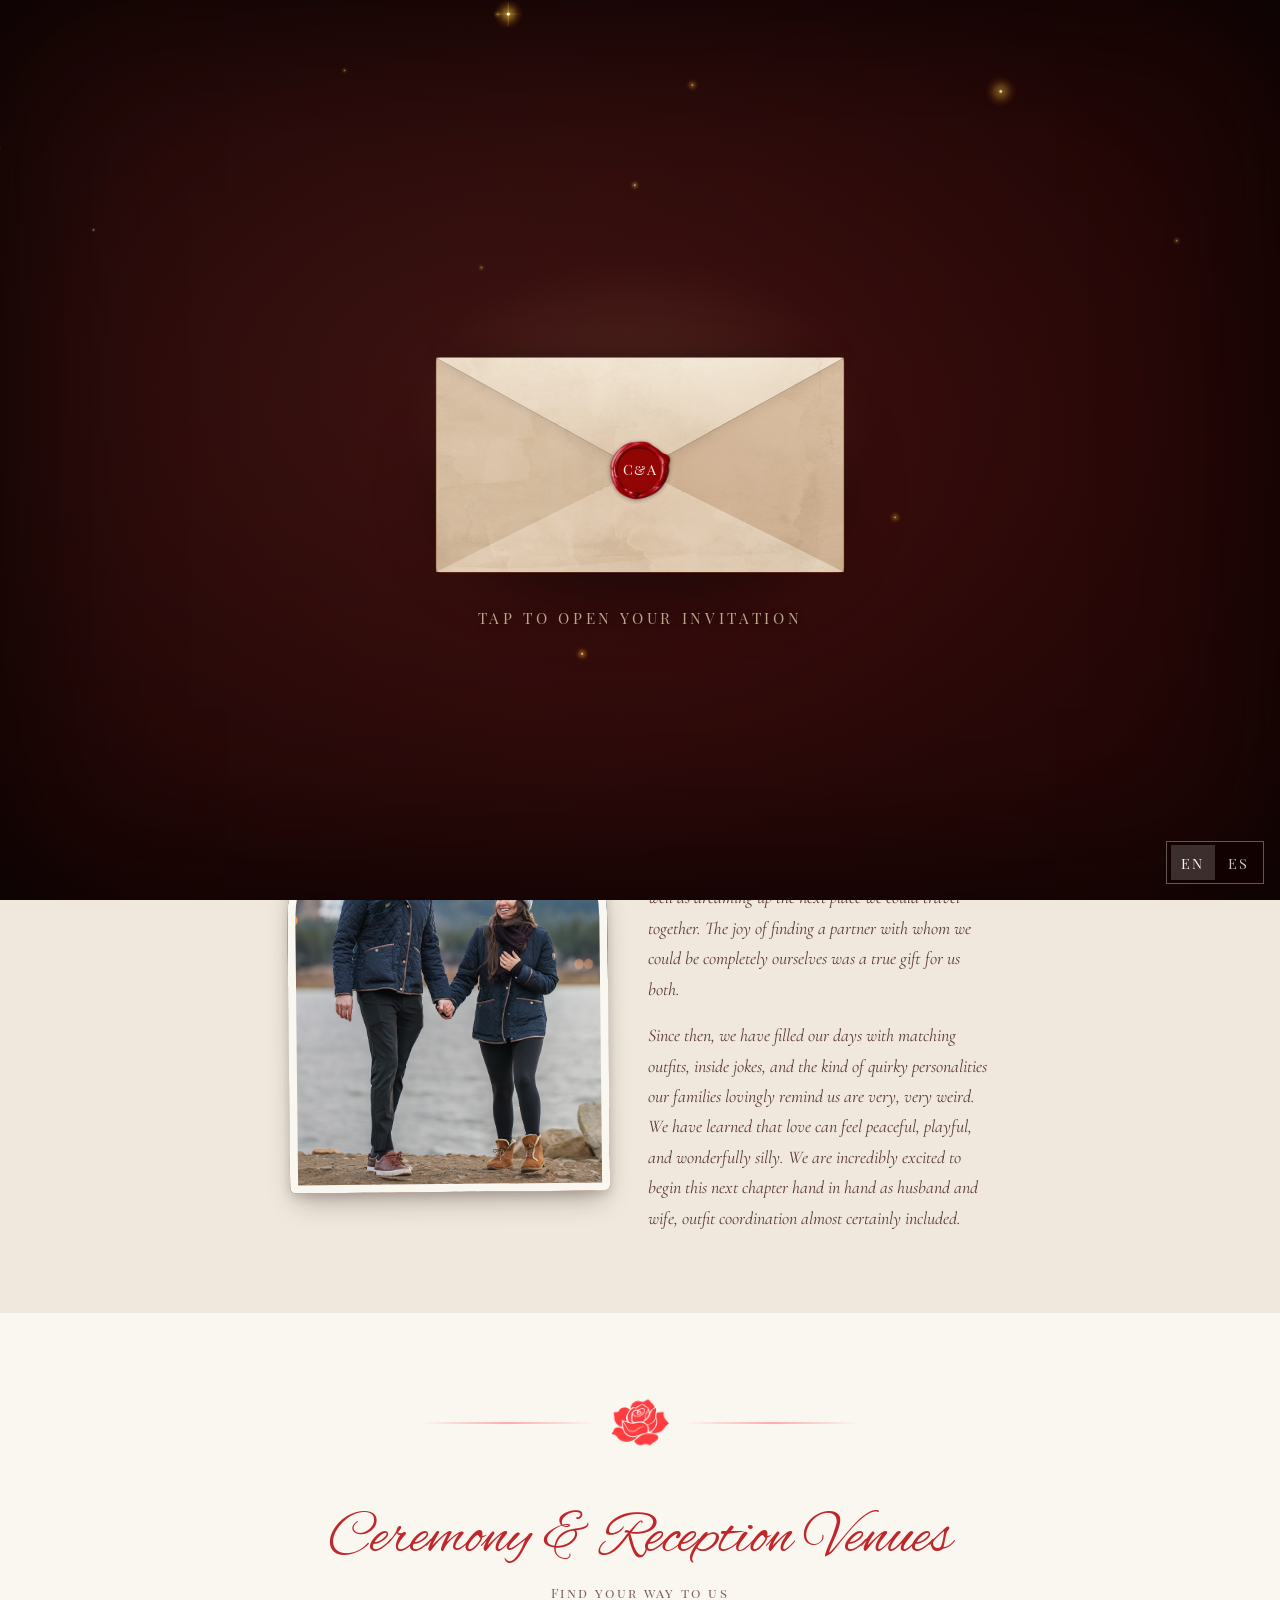
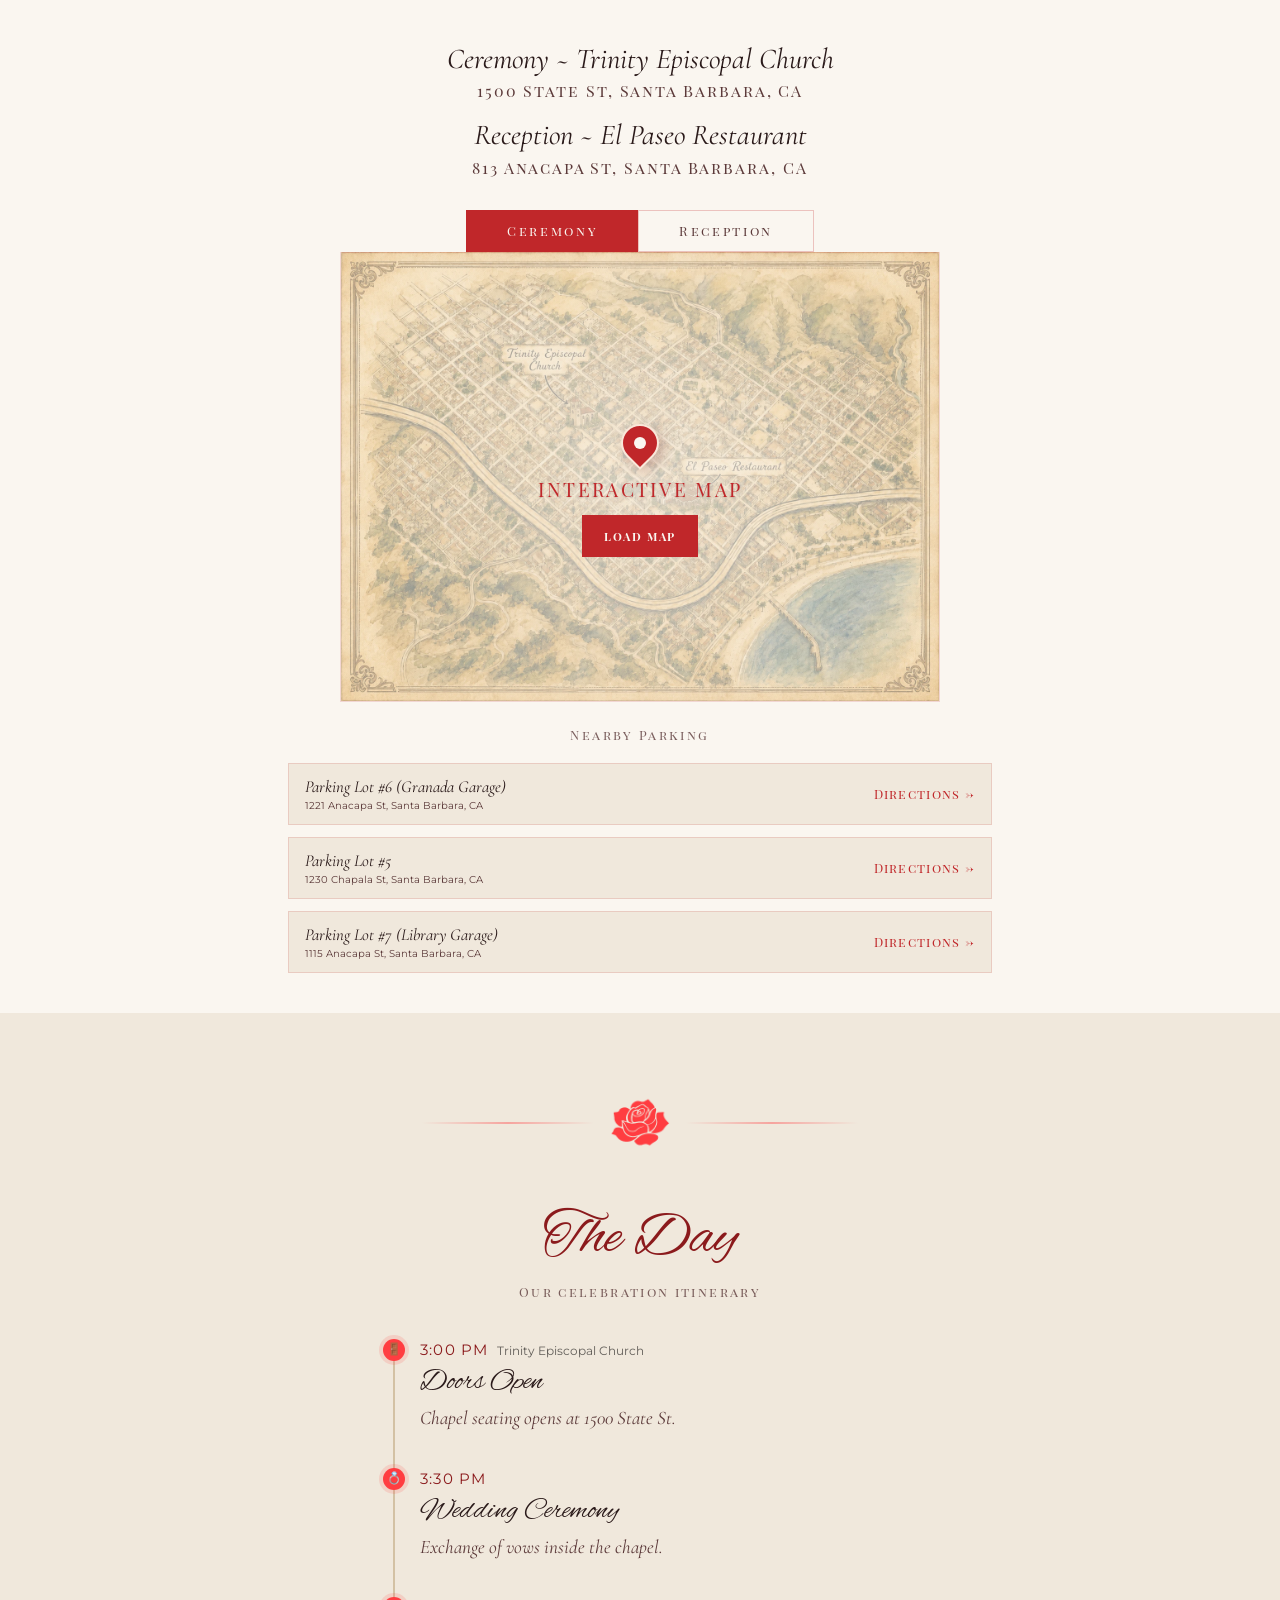
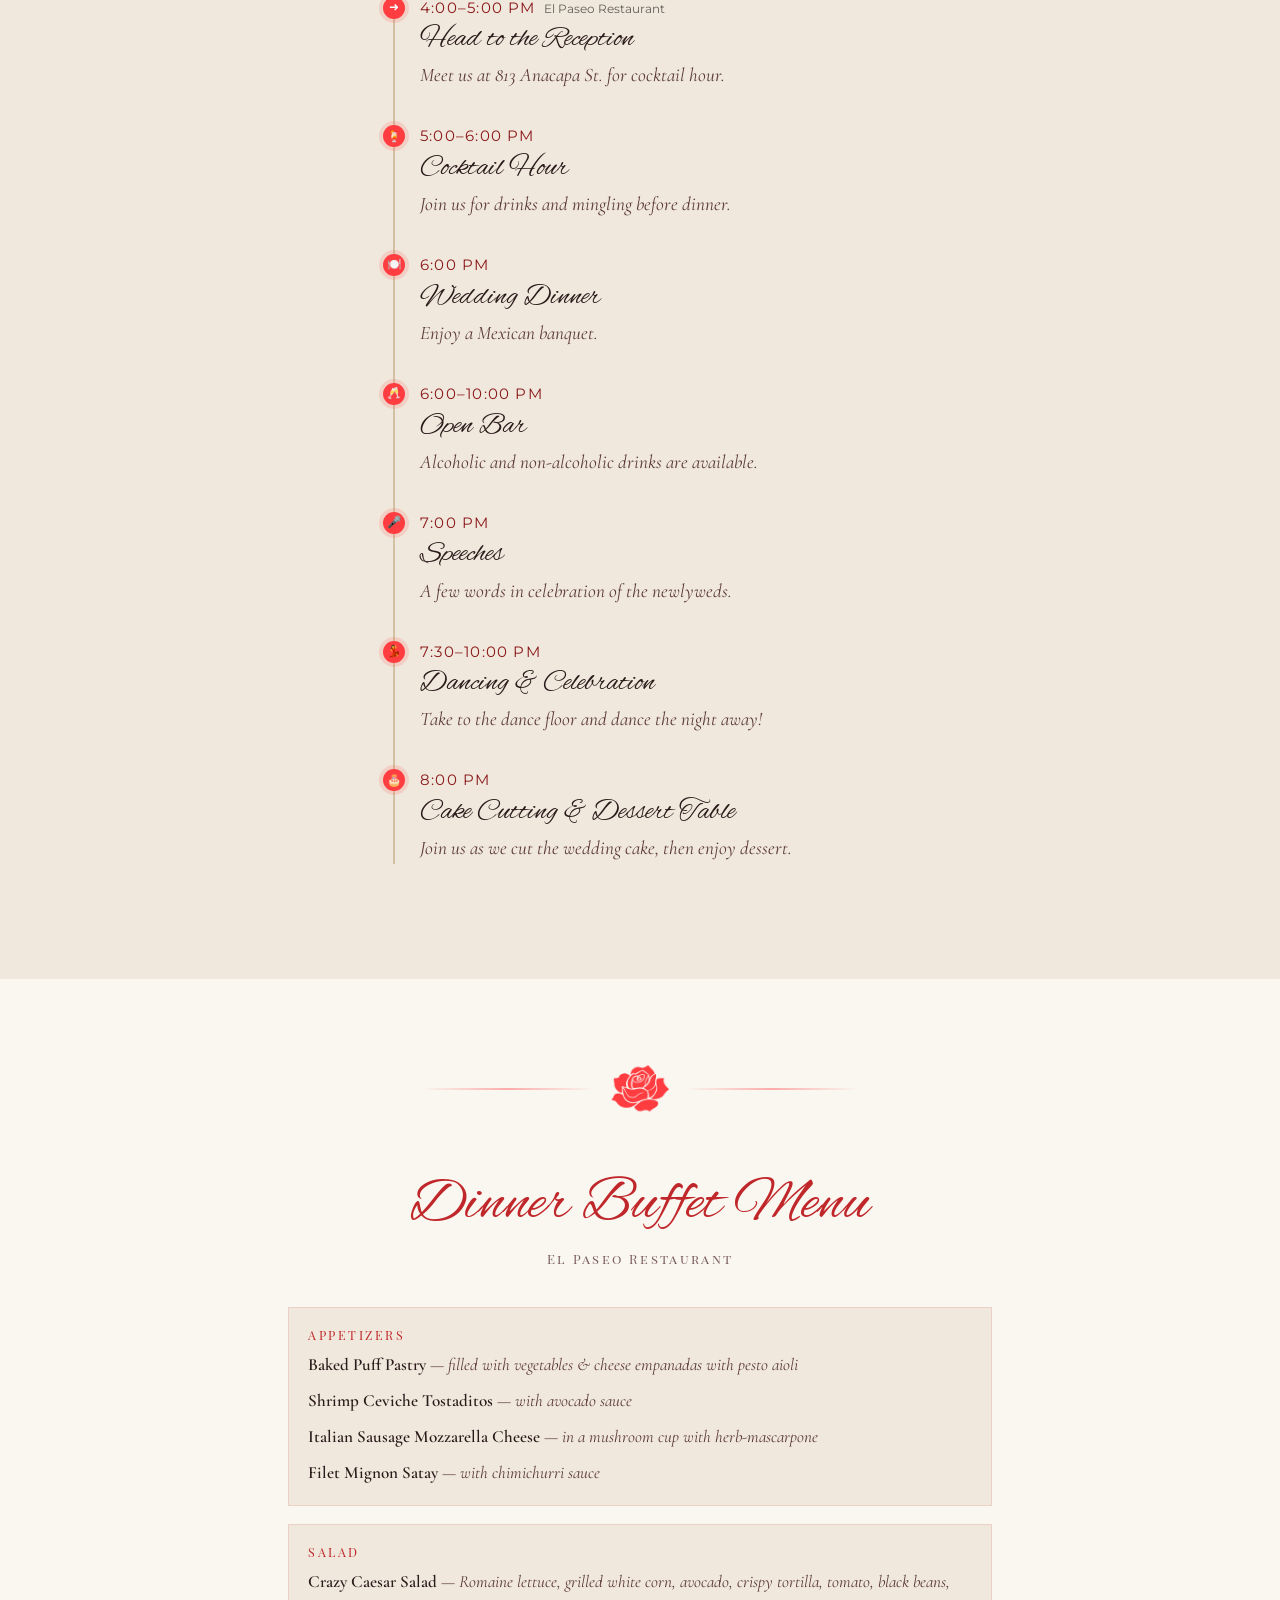
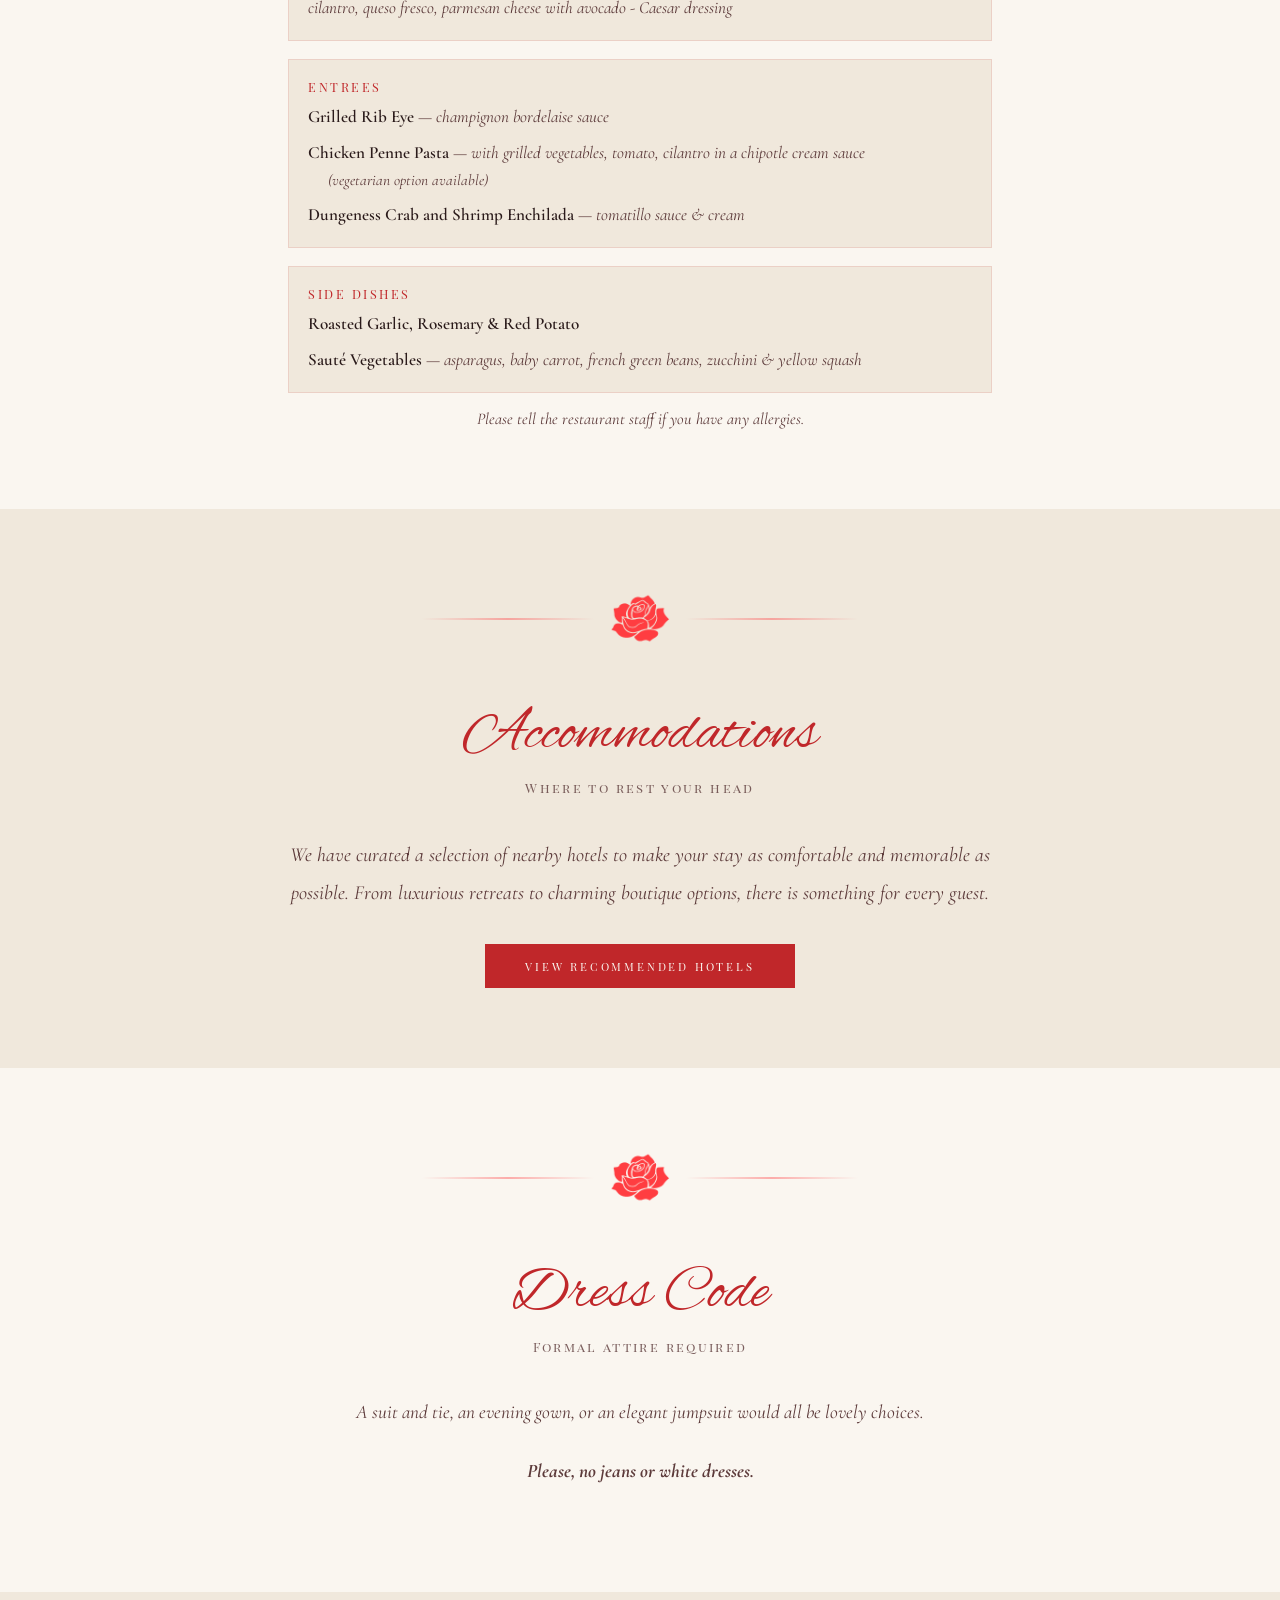
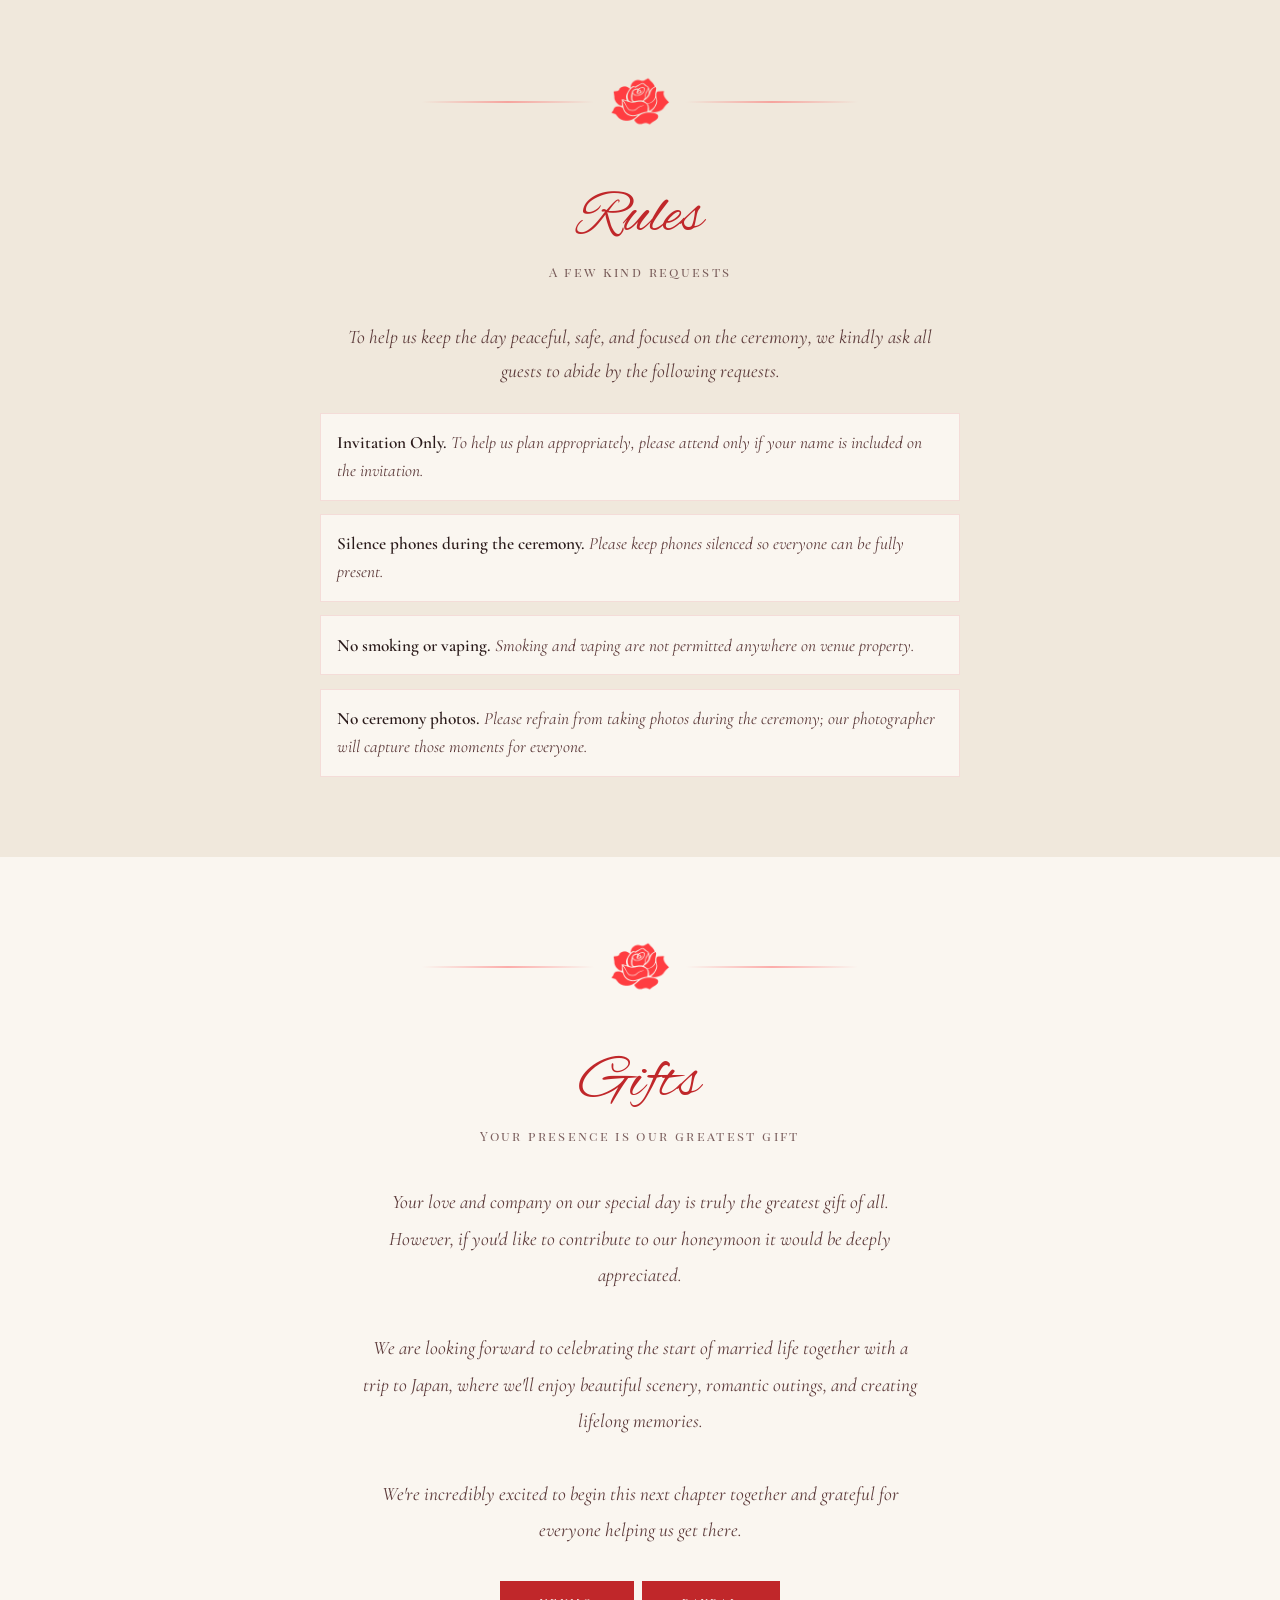
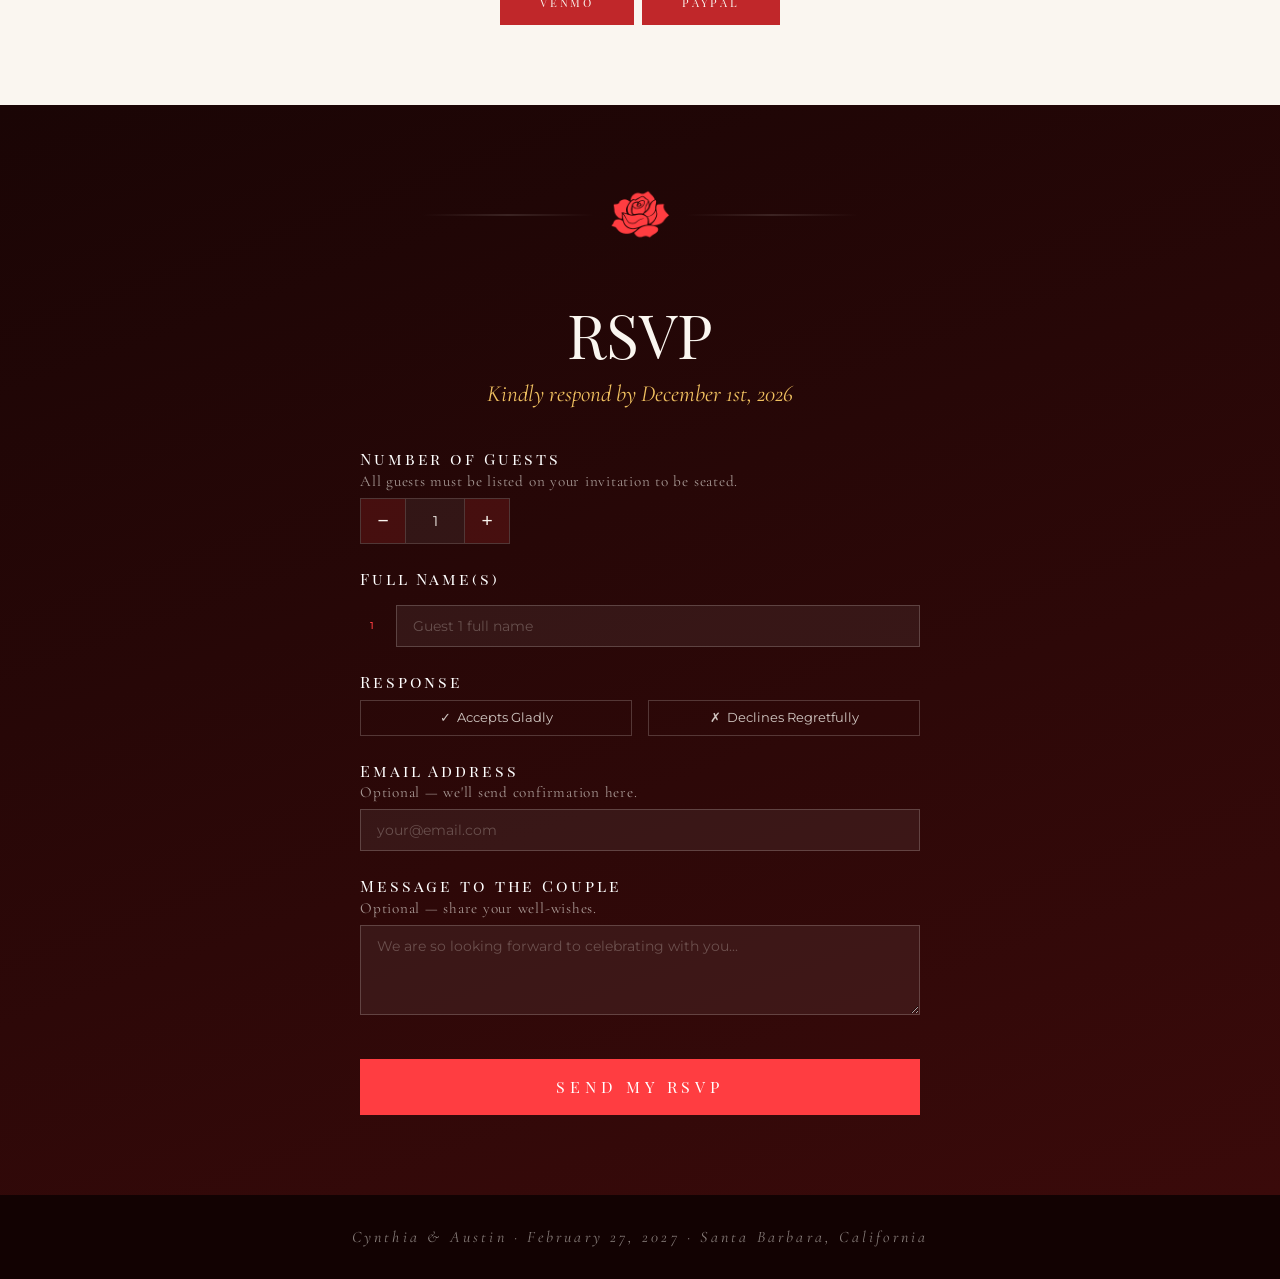
==== commit a584a743: "Update the wedding itinerary" ====
--- a/index.html
+++ b/index.html
@@ -1205,17 +1205,21 @@
       ITINERARY
     ══════════════════════════════════════ */
     #itinerary { background: var(--ivory); }
+    #sec-itinerary .section-title { color: var(--red-deep); }
 
     .timeline {
+      --timeline-gutter: 2.5rem;
+      --timeline-axis: 0.875rem;
       position: relative;
-      padding-left: 2.5rem;
+      padding-left: var(--timeline-gutter);
       max-width: 520px; margin: 0 auto;
     }
     .timeline::before {
       content: '';
-      position: absolute; left: 0.55rem; top: 0; bottom: 0;
+      position: absolute; left: var(--timeline-axis); top: 0; bottom: 0;
+      transform: translateX(-50%);
       width: 1px;
-      background: linear-gradient(to bottom, var(--red), rgba(255,61,65,0.15));
+      background: #b69a6c;
     }
 
     .tl-item {
@@ -1225,23 +1229,41 @@
     }
     .tl-item.in-view { opacity: 1; transform: none; }
 
-    .tl-dot {
-      position: absolute; left: -2.35rem; top: 0.15rem;
+    .tl-icon {
+      position: absolute; left: calc(var(--timeline-axis) - var(--timeline-gutter)); top: 0.625rem;
+      transform: translate(-50%, -50%);
       width: 22px; height: 22px;
+      display: grid;
+      place-items: center;
+      font-size: 0.72rem;
+      line-height: 1;
+      color: white;
       background: var(--red);
       border-radius: 50%;
-      display: flex; align-items: center; justify-content: center;
-      font-size: 0.7rem; color: white;
       box-shadow: 0 0 0 4px rgba(255,61,65,0.15);
     }
 
+    .tl-meta {
+      display: flex;
+      align-items: baseline;
+      gap: 0.55rem;
+      margin-bottom: 0.2rem;
+    }
     .tl-time {
       font-family: 'Montserrat', sans-serif;
-      font-size: 0.8rem;
-      letter-spacing: 0.2em;
-      text-transform: uppercase;
-      color: var(--red);
-      margin-bottom: 0.2rem;
+      font-size: 0.95rem;
+      letter-spacing: 0.08em;
+      line-height: 1.35;
+      color: var(--red-deep);
+      white-space: nowrap;
+    }
+    .tl-location {
+      color: #625e59;
+      font-size: 0.75rem;
+      line-height: 1.35;
+    }
+    @media (max-width: 480px) {
+      .tl-time { font-size: 0.875rem; letter-spacing: 0.04em; }
     }
     .tl-event {
       font-family: 'Alex Brush', cursive;
@@ -1857,47 +1879,62 @@
 
     <div class="timeline" id="timeline">
       <div class="tl-item">
-        <div class="tl-dot">🚪</div>
-        <p class="tl-time">3:00 PM</p>
+        <span class="tl-icon" aria-hidden="true">🚪</span>
+        <p class="tl-meta"><span class="tl-time">3:00 PM</span> <span class="tl-location">Trinity Episcopal Church</span></p>
         <p class="tl-event fancy">Doors Open</p>
-        <p class="tl-desc">Guests are welcomed and seated in the chapel.</p>
+        <p class="tl-desc">Chapel seating opens at 1500 State St.</p>
       </div>
       <div class="tl-item">
-        <div class="tl-dot">💍</div>
-        <p class="tl-time">3:30 PM</p>
+        <span class="tl-icon" aria-hidden="true">💍</span>
+        <p class="tl-meta"><span class="tl-time">3:30 PM</span></p>
         <p class="tl-event fancy">Wedding Ceremony</p>
         <p class="tl-desc">Exchange of vows inside the chapel.</p>
       </div>
 
       <div class="tl-item">
-        <div class="tl-dot">🍹</div>
-        <p class="tl-time">5:00 PM - 6:00 PM</p>
+        <span class="tl-icon" aria-hidden="true">➜</span>
+        <p class="tl-meta">
+          <span class="tl-time">4:00–5:00 PM</span>
+          <span class="tl-location">El Paseo Restaurant</span>
+        </p>
+        <p class="tl-event fancy">Head to the Reception</p>
+        <p class="tl-desc">Meet us at 813 Anacapa St. for cocktail hour.</p>
+      </div>
+      <div class="tl-item">
+        <span class="tl-icon" aria-hidden="true">🍹</span>
+        <p class="tl-meta"><span class="tl-time">5:00–6:00 PM</span></p>
         <p class="tl-event fancy">Cocktail Hour</p>
         <p class="tl-desc">Join us for drinks and mingling before dinner.</p>
       </div>
       <div class="tl-item">
-        <div class="tl-dot">🍽️</div>
-        <p class="tl-time">6:00 PM</p>
+        <span class="tl-icon" aria-hidden="true">🍽️</span>
+        <p class="tl-meta"><span class="tl-time">6:00 PM</span></p>
         <p class="tl-event fancy">Wedding Dinner</p>
-        <p class="tl-desc">A Mexican banquet held at El Paseo Restaurant.</p>
+        <p class="tl-desc">Enjoy a Mexican banquet.</p>
       </div>
       <div class="tl-item">
-        <div class="tl-dot">🥂</div>
-        <p class="tl-time">6:00 PM - 10:00 PM</p>
+        <span class="tl-icon" aria-hidden="true">🥂</span>
+        <p class="tl-meta"><span class="tl-time">6:00–10:00 PM</span></p>
         <p class="tl-event fancy">Open Bar</p>
         <p class="tl-desc">Alcoholic and non-alcoholic drinks are available.</p>
       </div>
       <div class="tl-item">
-        <div class="tl-dot">🎂</div>
-        <p class="tl-time">7:00 PM</p>
-        <p class="tl-event fancy">Cake Cutting & Dessert Table</p>
-        <p class="tl-desc">Speeches and the ceremonial cutting of the wedding cake.</p>
+        <span class="tl-icon" aria-hidden="true">🎤</span>
+        <p class="tl-meta"><span class="tl-time">7:00 PM</span></p>
+        <p class="tl-event fancy">Speeches</p>
+        <p class="tl-desc">A few words in celebration of the newlyweds.</p>
       </div>
       <div class="tl-item">
-        <div class="tl-dot">💃</div>
-        <p class="tl-time">7:30 PM - 10:00 PM</p>
+        <span class="tl-icon" aria-hidden="true">💃</span>
+        <p class="tl-meta"><span class="tl-time">7:30–10:00 PM</span></p>
         <p class="tl-event fancy">Dancing & Celebration</p>
         <p class="tl-desc">Take to the dance floor and dance the night away!</p>
+      </div>
+      <div class="tl-item">
+        <span class="tl-icon" aria-hidden="true">🎂</span>
+        <p class="tl-meta"><span class="tl-time">8:00 PM</span></p>
+        <p class="tl-event fancy">Cake Cutting & Dessert Table</p>
+        <p class="tl-desc">Join us as we cut the wedding cake, then enjoy dessert.</p>
       </div>
     </div>
   </div>
@@ -2376,15 +2413,17 @@
     parkingLink: 'Directions →',
     dayTitle: 'The Day',
     daySub: 'Our celebration itinerary',
-    timelineEvents: ['Doors Open', 'Wedding Ceremony', 'Cocktail Hour', 'Wedding Dinner', 'Open Bar', 'Cake Cutting & Dessert Table', 'Dancing & Celebration'],
+    timelineEvents: ['Doors Open', 'Wedding Ceremony', 'Head to the Reception', 'Cocktail Hour', 'Wedding Dinner', 'Open Bar', 'Speeches', 'Dancing & Celebration', 'Cake Cutting & Dessert Table'],
     timelineDescs: [
-      'Guests are welcomed and seated in the chapel.',
+      'Chapel seating opens at 1500 State St.',
       'Exchange of vows inside the chapel.',
+      'Meet us at 813 Anacapa St. for cocktail hour.',
       'Join us for drinks and mingling before dinner.',
-      'A Mexican banquet held at El Paseo Restaurant.',
+      'Enjoy a Mexican banquet.',
       'Alcoholic and non-alcoholic drinks are available.',
-      'Speeches and the ceremonial cutting of the wedding cake.',
+      'A few words in celebration of the newlyweds.',
       'Take to the dance floor and dance the night away!',
+      'Join us as we cut the wedding cake, then enjoy dessert.',
     ],
     menuTitle: 'Dinner Buffet Menu',
     menuSub: 'El Paseo Restaurant',
@@ -2495,15 +2534,17 @@
     parkingLink: 'Cómo llegar →',
     dayTitle: 'El día',
     daySub: 'Itinerario de la celebración',
-    timelineEvents: ['Apertura de puertas', 'Ceremonia de boda', 'Hora del cóctel', 'Cena de boda', 'Barra libre', 'Corte del pastel y mesa de postres', 'Baile y celebración'],
+    timelineEvents: ['Apertura de puertas', 'Ceremonia de boda', 'Traslado a la recepción', 'Hora del cóctel', 'Cena de boda', 'Barra libre', 'Discursos', 'Baile y celebración', 'Corte del pastel y mesa de postres'],
     timelineDescs: [
-      'Se da la bienvenida a los invitados y se les acomoda en la capilla.',
+      'La capilla abre sus puertas en 1500 State St.',
       'Intercambio de votos dentro de la capilla.',
+      'Nos vemos en 813 Anacapa St. para la hora del cóctel.',
       'Únete a nosotros para tomar una copa y convivir antes de la cena.',
-      'Banquete mexicano en el Restaurante El Paseo.',
+      'Disfruten de un banquete mexicano.',
       'Habrá bebidas alcohólicas y sin alcohol.',
-      'Discursos y corte ceremonial del pastel de boda.',
+      'Unas palabras para celebrar a los recién casados.',
       '¡Sal a la pista y baila toda la noche!',
+      'Acompáñennos al corte del pastel de boda y disfruten del postre.',
     ],
     menuTitle: 'Menú buffet de cena',
     menuSub: 'Restaurante El Paseo',
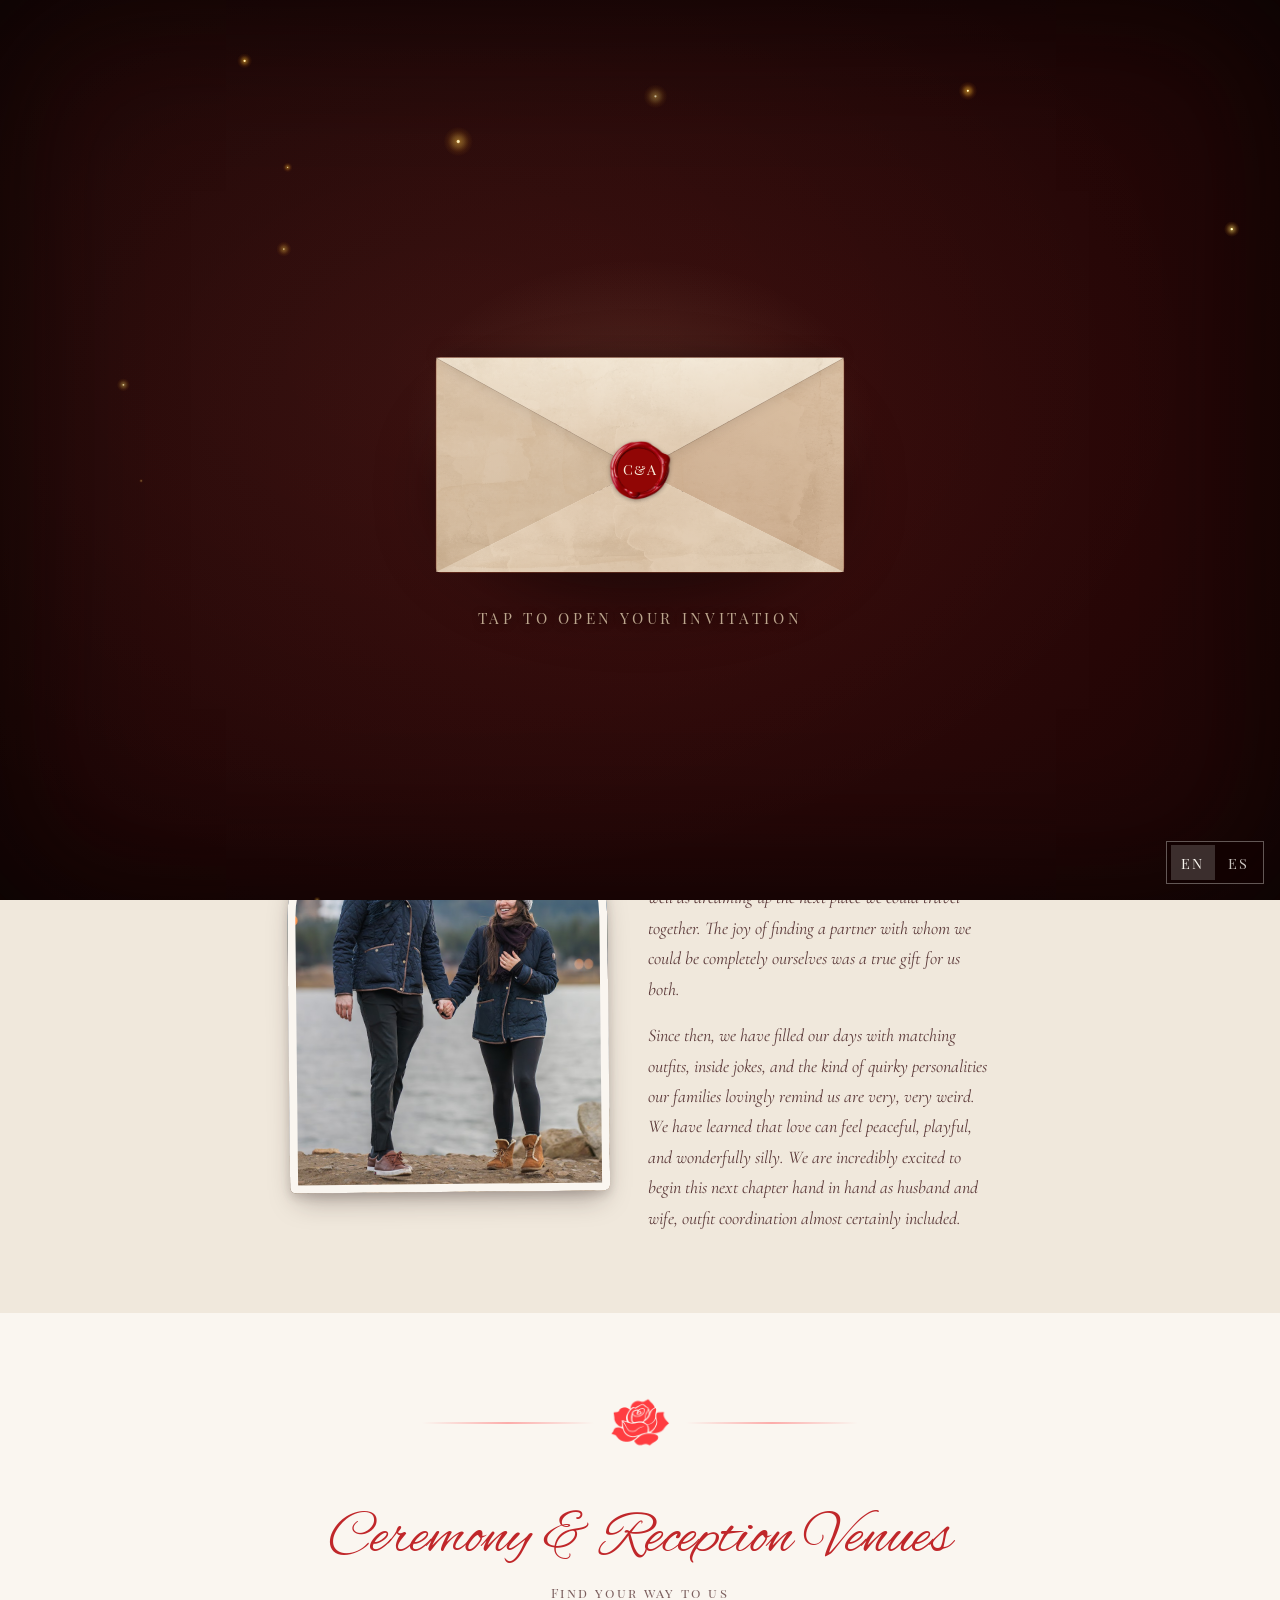
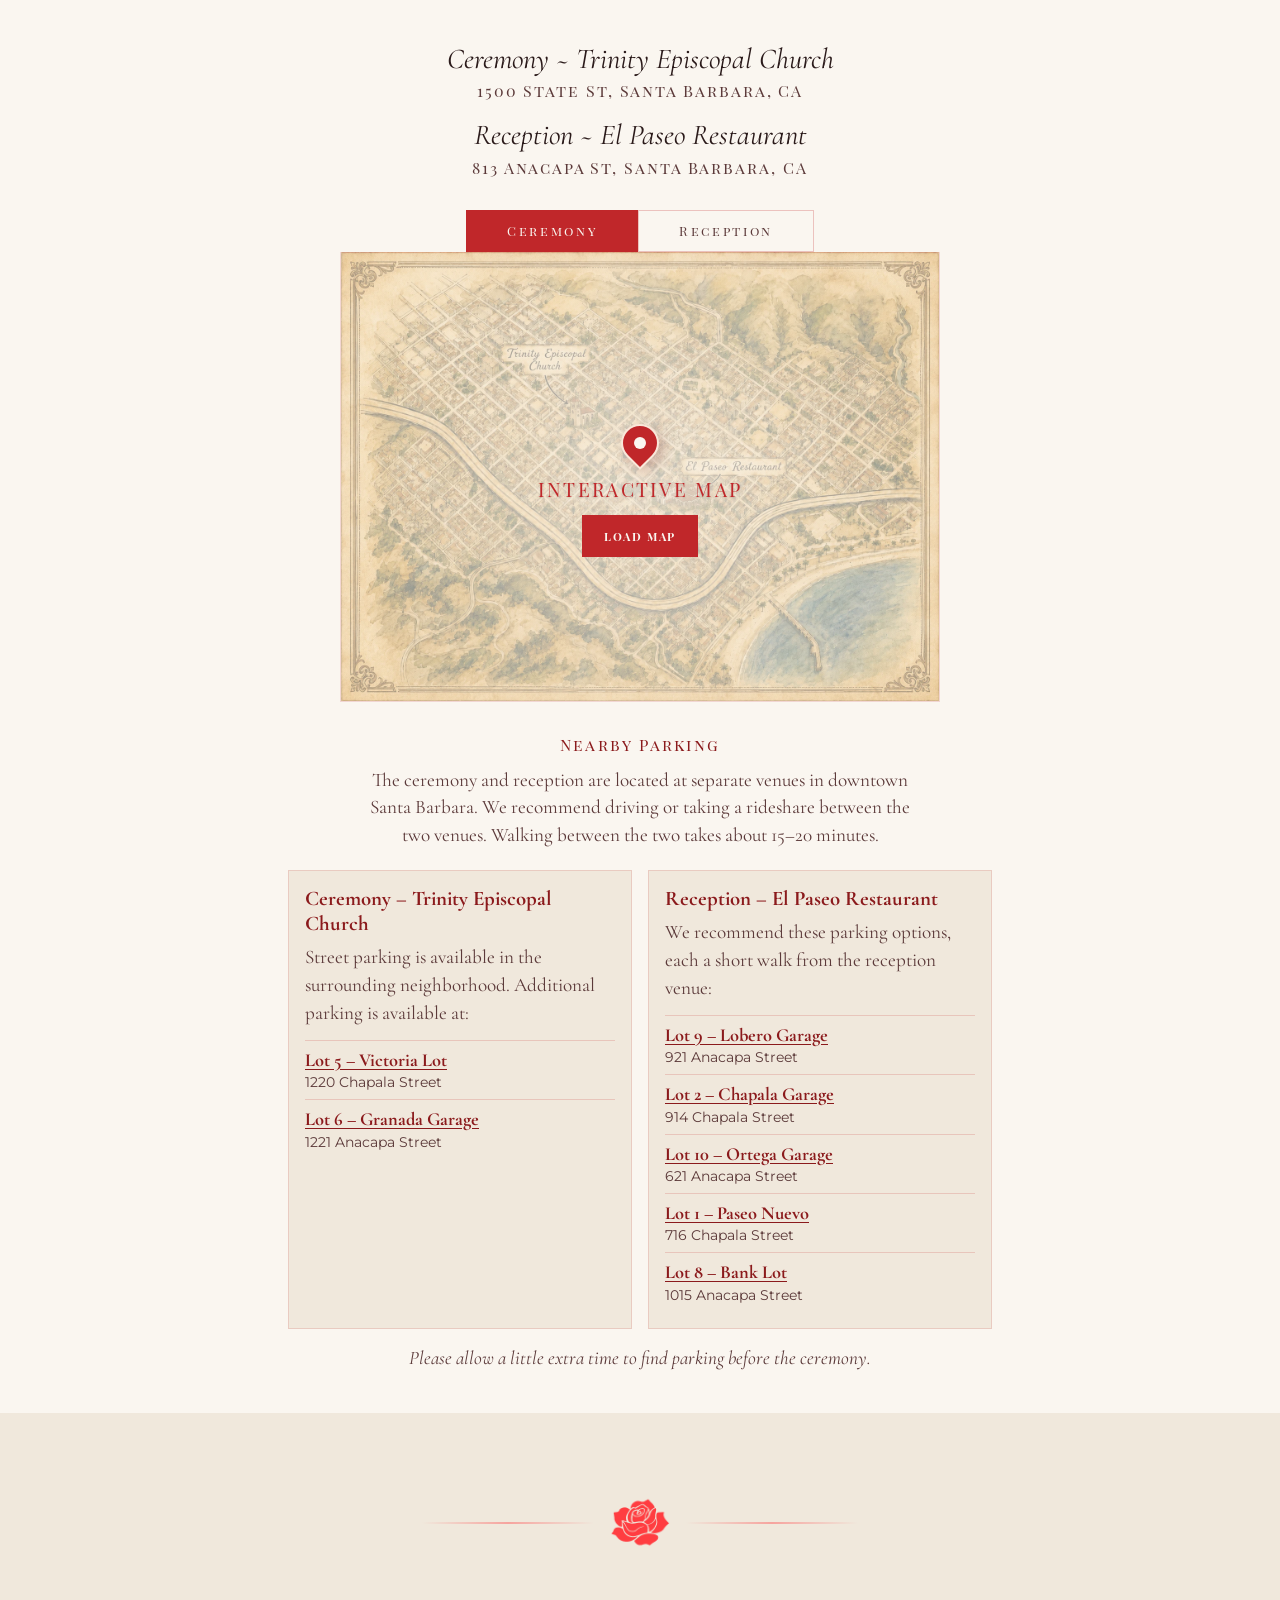
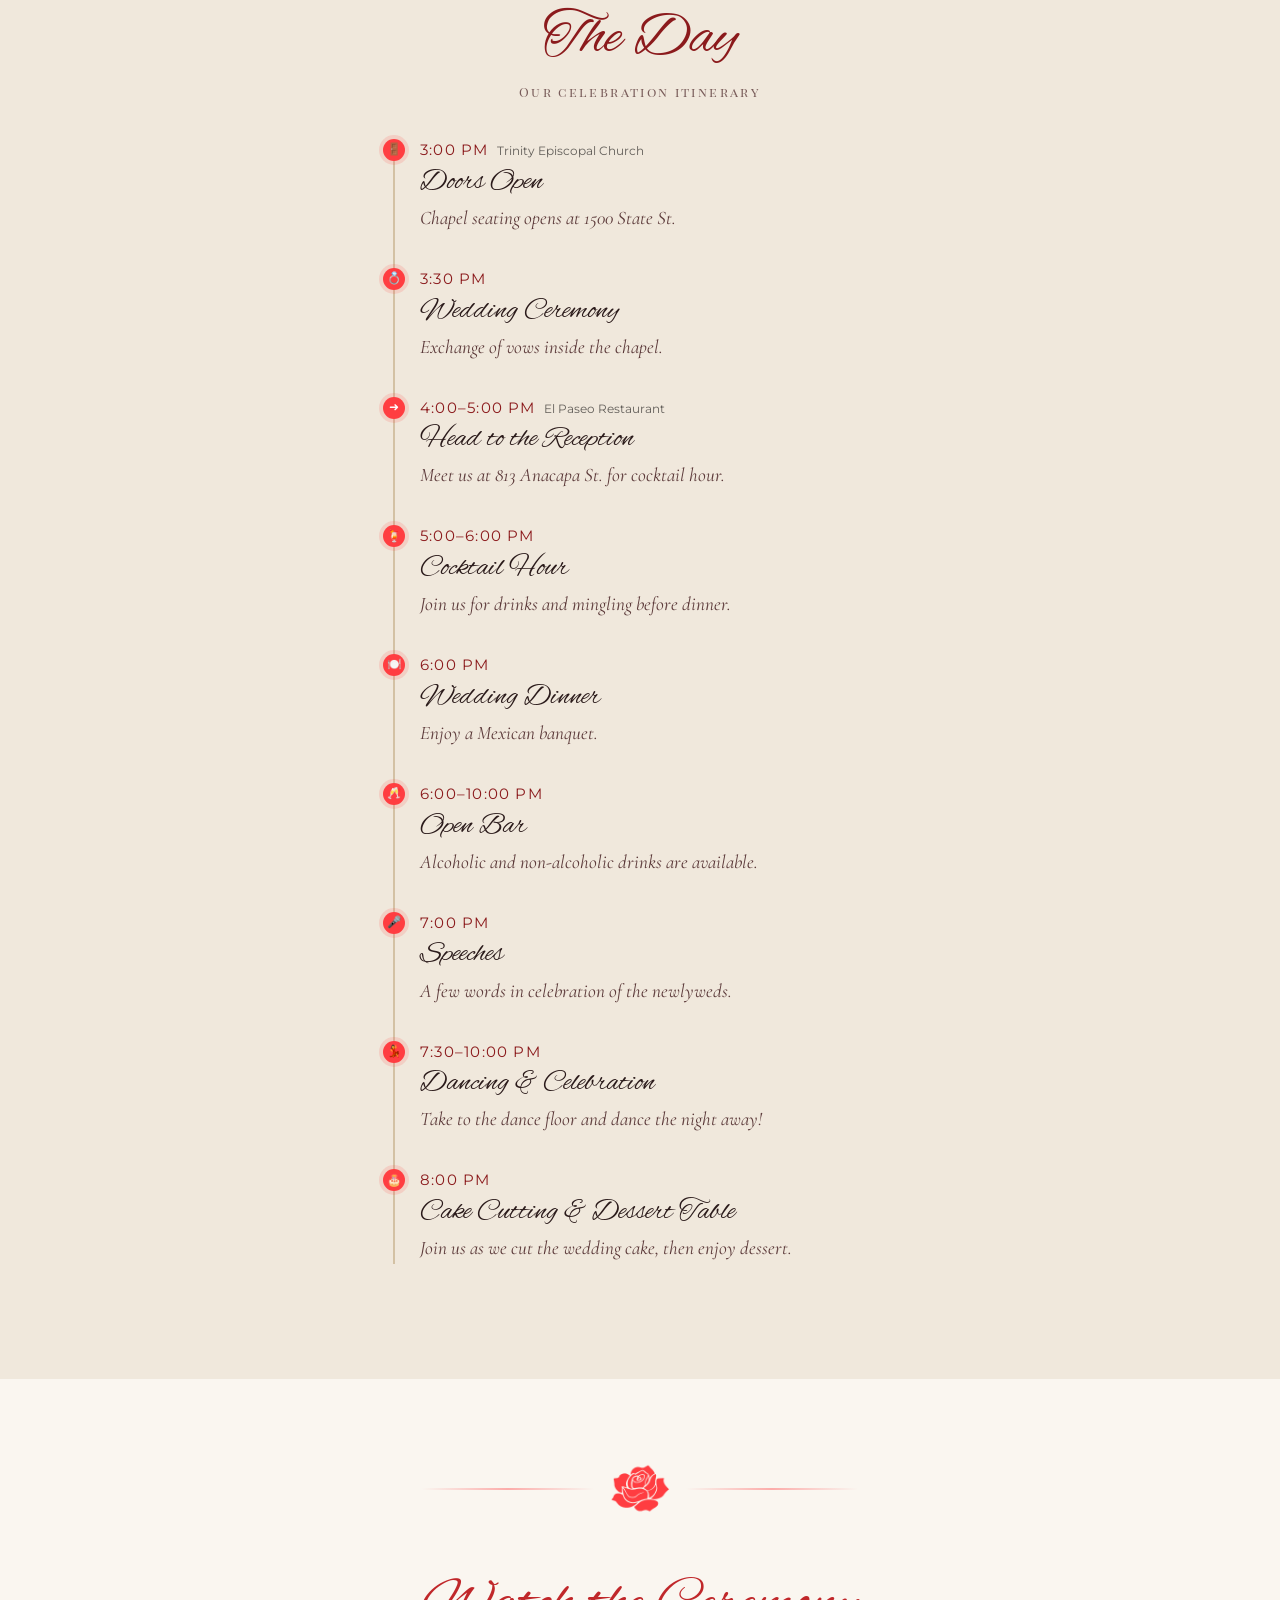
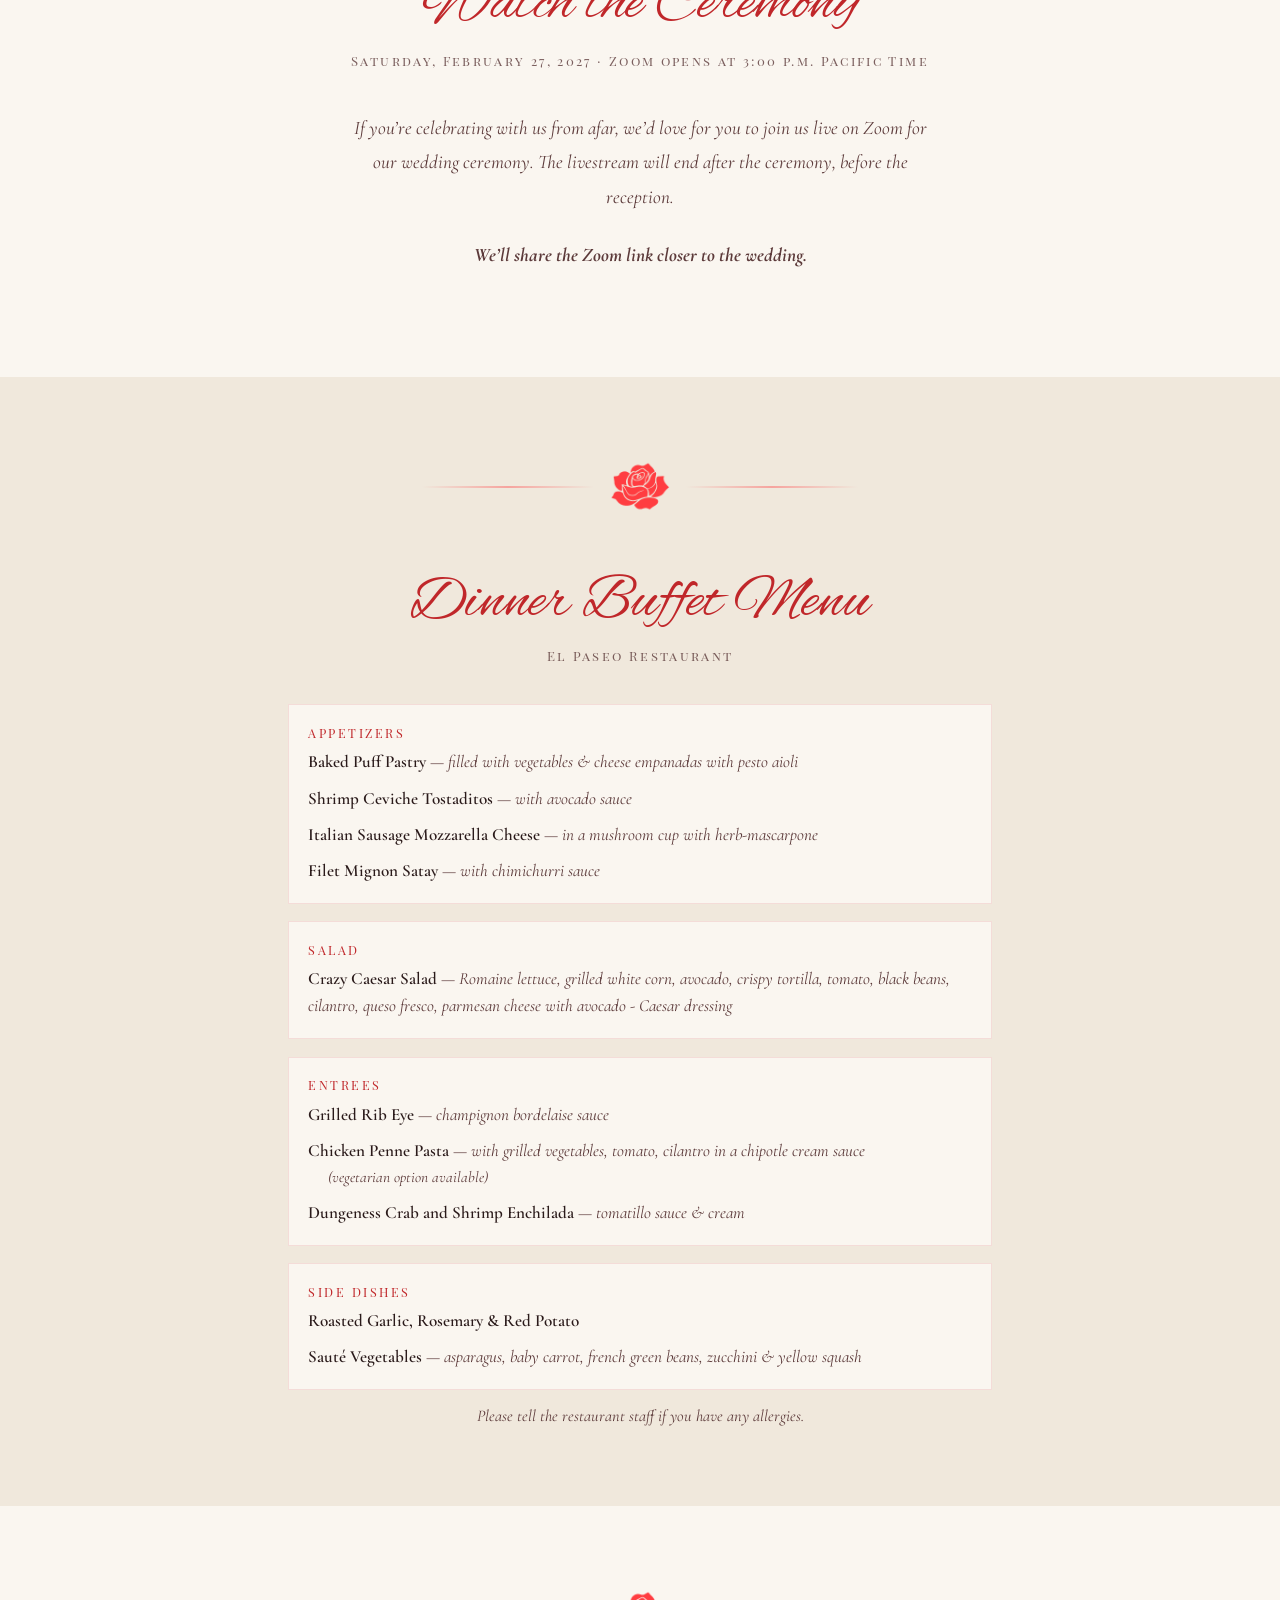
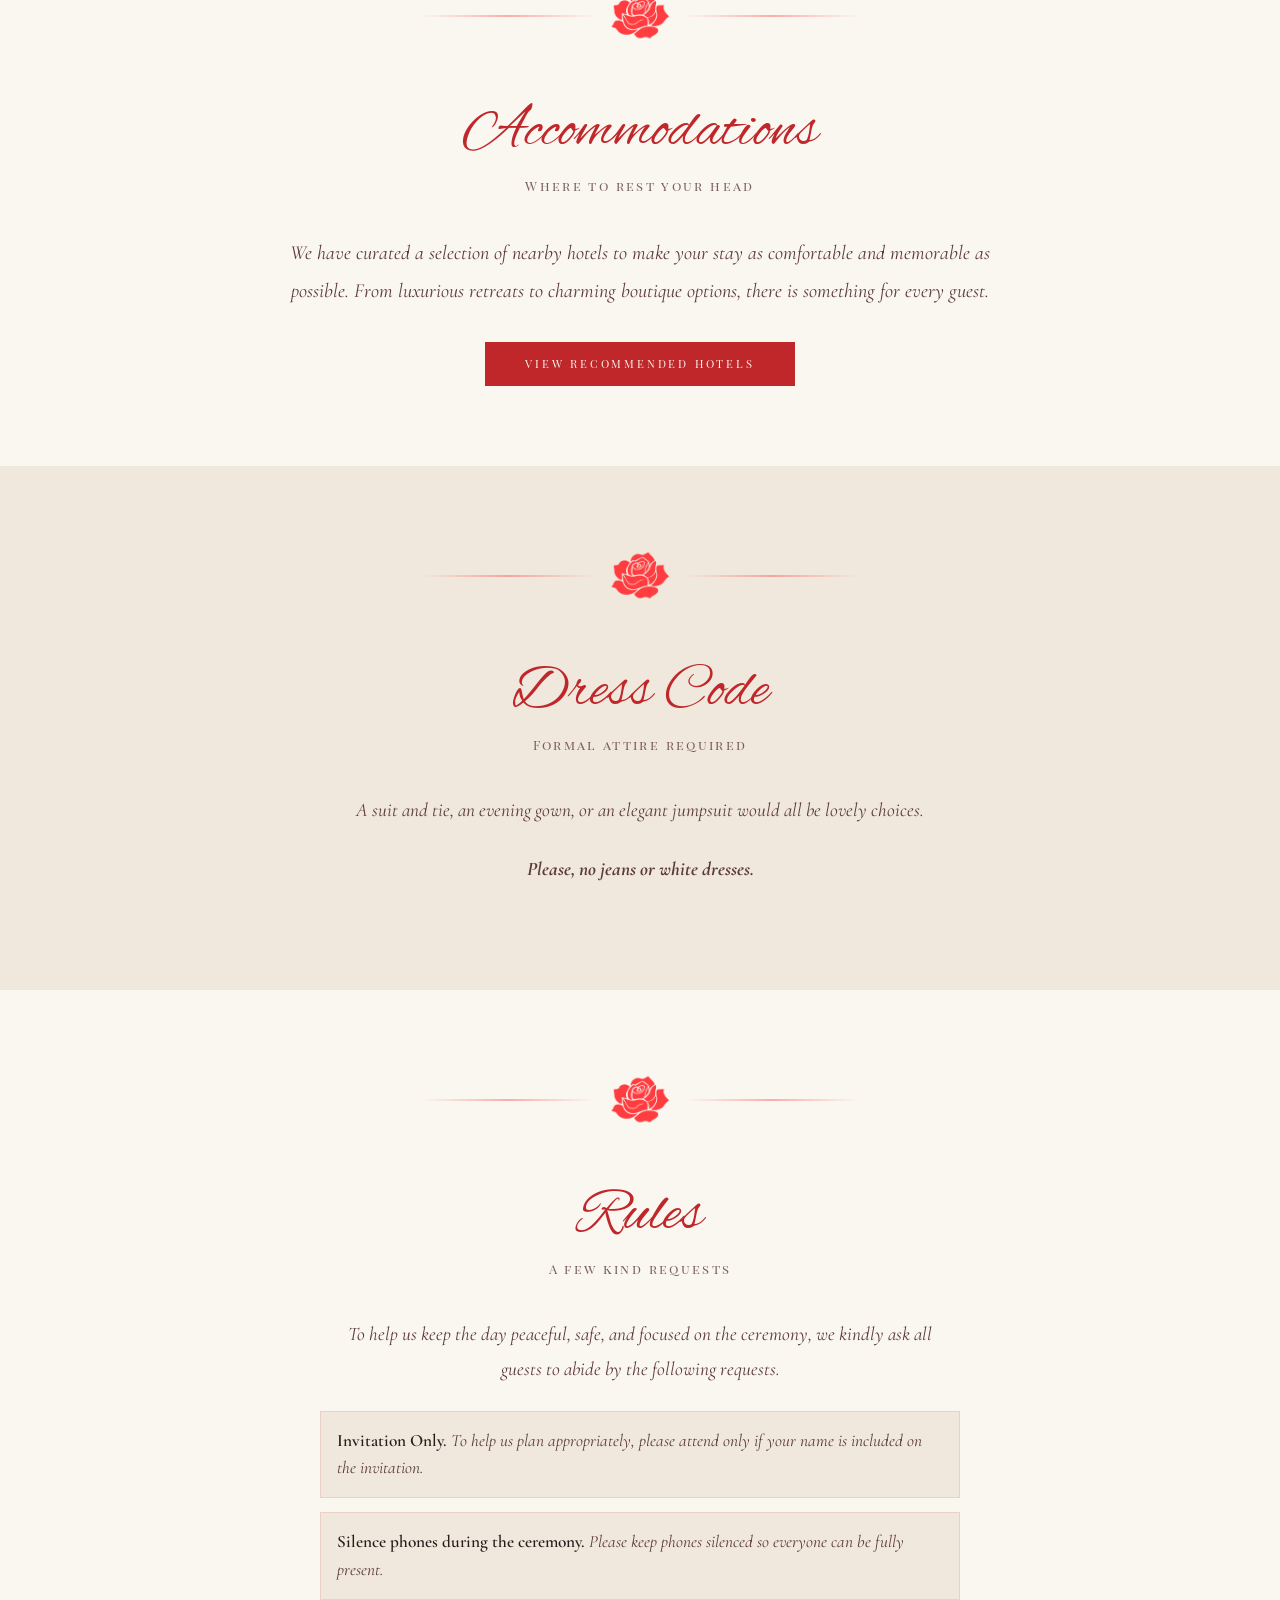
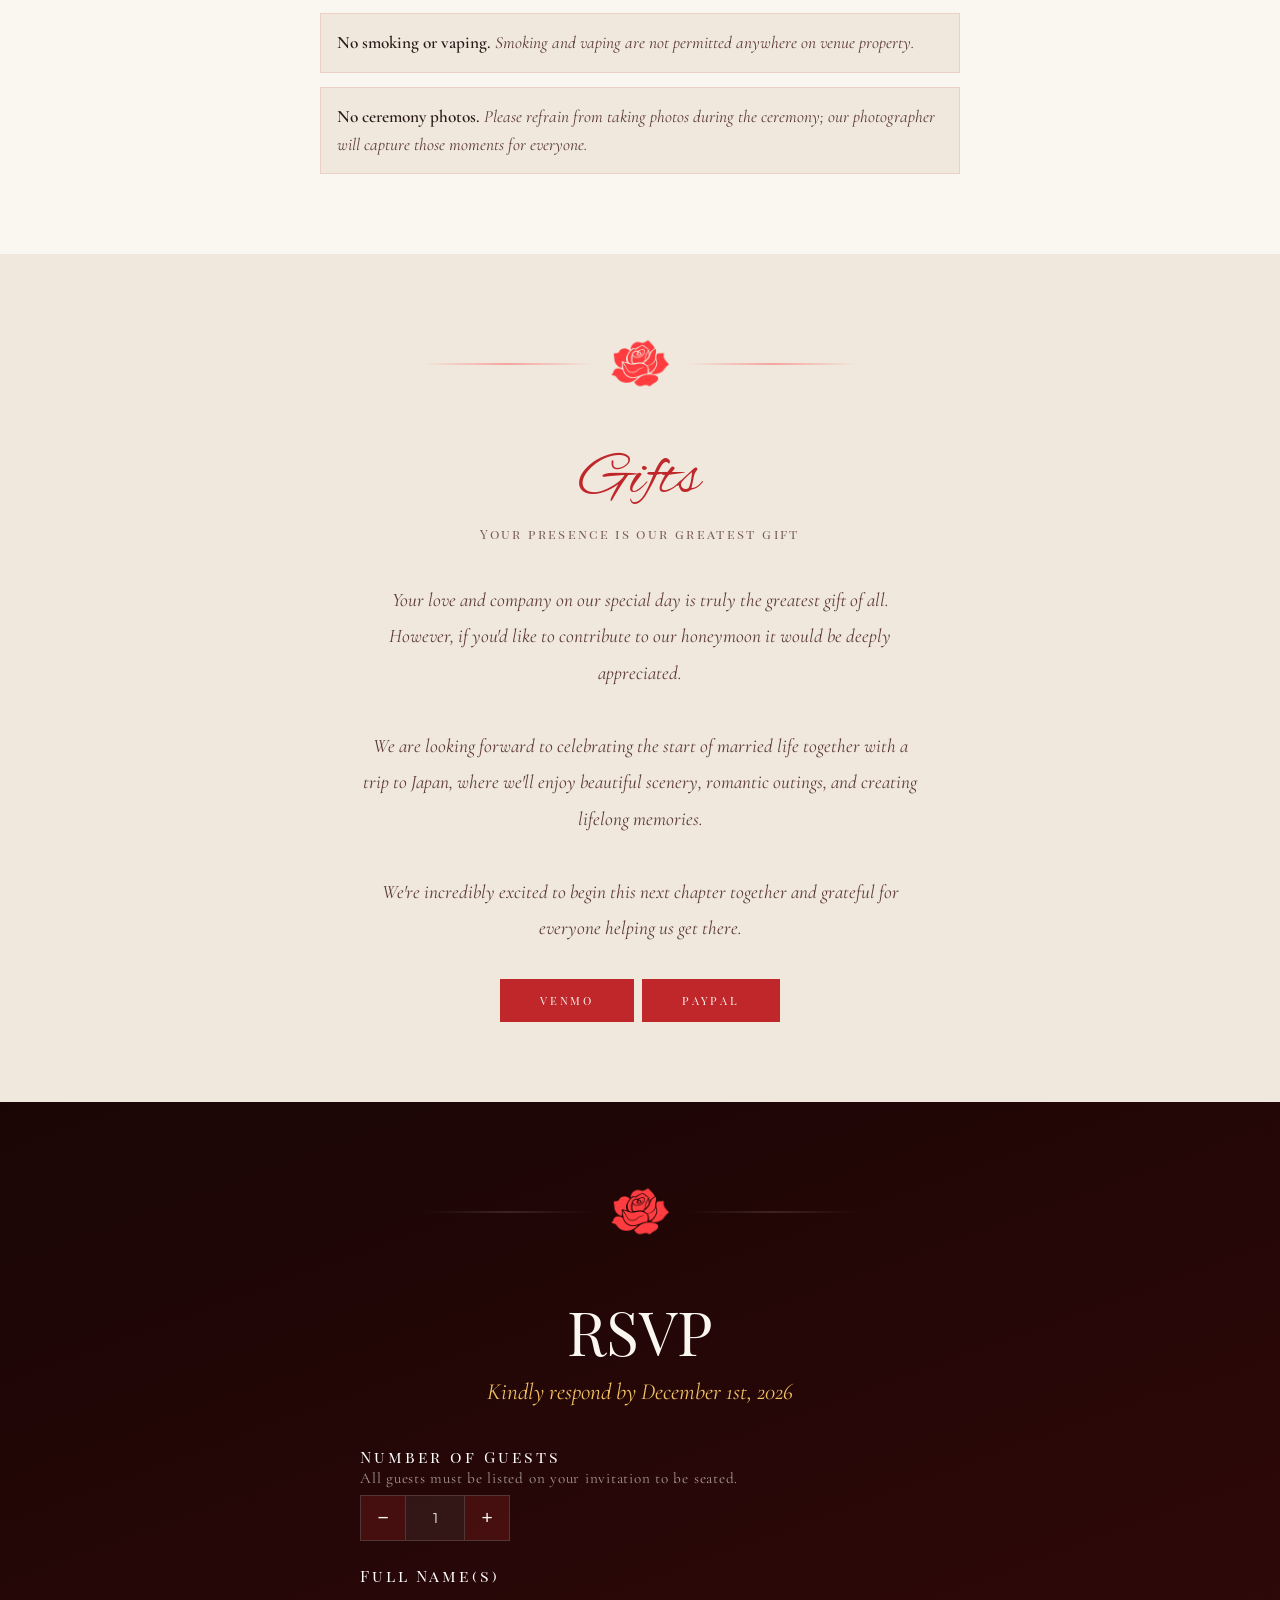
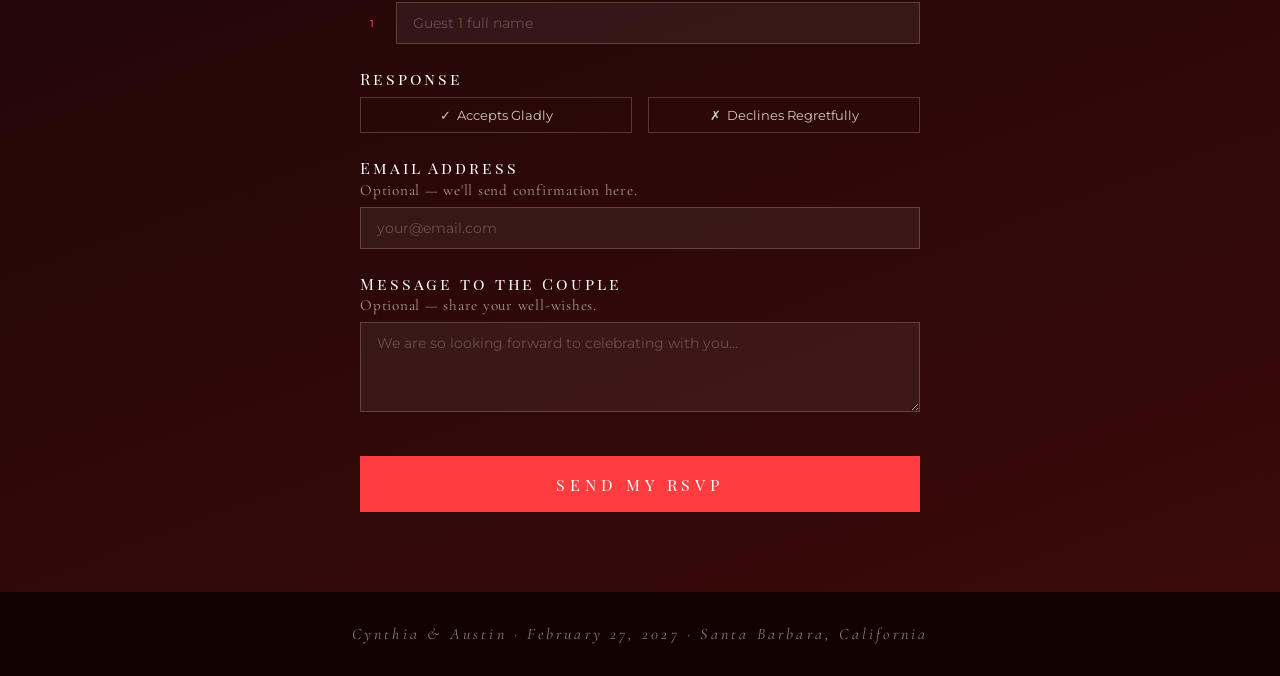
==== commit cdaeddab: "Update wedding parking and add ceremony livestream section" ====
--- a/index.html
+++ b/index.html
@@ -1153,47 +1153,85 @@
       }
     }
 
-    /* parking links */
+    /* parking guidance */
+    .parking {
+      margin-top: 2rem;
+    }
+    .parking-title {
+      margin-bottom: 0.75rem;
+      font-size: 1rem;
+      font-weight: 400;
+      letter-spacing: 0.14em;
+      color: var(--red-deep);
+      opacity: 1;
+    }
+    .parking-copy {
+      color: var(--text-mid);
+      font-family: 'Cormorant Garamond', serif;
+      font-size: 1.2rem;
+      line-height: 1.45;
+    }
+    .parking-intro,
+    .parking-note {
+      max-width: 60ch;
+      margin-inline: auto;
+      text-align: center;
+    }
+    .parking-groups {
+      display: grid;
+      gap: 1rem;
+      margin-top: 1.25rem;
+    }
+    @media (min-width: 640px) {
+      .parking-groups { grid-template-columns: repeat(2, minmax(0, 1fr)); }
+    }
+    .parking-group {
+      padding: 1rem;
+      border: 1px solid rgba(192,39,42,0.15);
+      background: var(--ivory-dark);
+    }
+    .parking-venue {
+      color: var(--red-deep);
+      font-family: 'Cormorant Garamond', serif;
+      font-size: 1.3rem;
+      font-weight: 700;
+      line-height: 1.2;
+      margin-bottom: 0.45rem;
+    }
     .parking-list {
-      margin-top: 1.5rem;
-      display: flex;
-      flex-direction: column;
-      gap: 0.75rem;
-    }
-    .parking-list .section-sub {
-      margin-bottom: 0.5rem;
-    }
-    .parking-item {
-      display: flex;
-      justify-content: space-between;
-      align-items: center;
-      padding: 0.75rem 1rem;
-      border: 1px solid rgba(192,39,42,0.15);
-      background: var(--ivory);
+      list-style: none;
+      margin-top: 0.75rem;
+    }
+    .parking-link {
+      display: block;
+      padding: 0.5rem 0;
+      border-top: 1px solid rgba(192,39,42,0.18);
+      text-decoration: none;
     }
     .parking-name {
       font-family: 'Cormorant Garamond', serif;
-      font-size: 1.05rem;
+      font-size: 1.15rem;
+      font-weight: 700;
+      color: var(--red-deep);
+      text-decoration: underline;
+      text-underline-offset: 0.16em;
+    }
+    .parking-addr {
+      display: block;
+      font-family: 'Montserrat', sans-serif;
+      font-size: 0.875rem;
+      color: var(--text-mid);
+      margin-top: 0.15rem;
+    }
+    .parking-link:hover .parking-name { color: var(--red-dark); }
+    .parking-link:focus-visible {
+      outline: 2px solid var(--red-deep);
+      outline-offset: 3px;
+    }
+    .parking-note {
+      margin-top: 1rem;
       font-style: italic;
-      color: var(--text-dark);
-    }
-    .parking-addr {
-      font-family: 'Montserrat', sans-serif;
-      font-size: 0.65rem;
-      color: var(--text-mid);
-      margin-top: 2px;
-    }
-    .parking-link {
-      font-family: 'Playfair Display SC', serif;
-      font-size: 0.8rem;
-      letter-spacing: 0.1em;
-      color: var(--red-dark);
-      text-decoration: none;
-      white-space: nowrap;
-      margin-left: 1rem;
-      flex-shrink: 0;
-    }
-    .parking-link:hover { text-decoration: underline; }
+    }
 
     #map-container {
       width: 100%;
@@ -1279,6 +1317,10 @@
       line-height: 1.6;
     }
 
+    #sec-zoom .section-sub {
+      line-height: 1.6;
+    }
+
     /* ══════════════════════════════════════
       DINNER MENU
     ══════════════════════════════════════ */
@@ -1290,10 +1332,6 @@
       background: var(--ivory);
       border: 1px solid rgba(192,39,42,0.12);
       padding: 1.15rem 1.2rem;
-    }
-    .section-bg-ivory .menu-block,
-    .section-bg-ivory .parking-item {
-      background: var(--ivory-dark);
     }
     .menu-block-title {
       font-family: 'Playfair Display SC', serif;
@@ -1367,9 +1405,6 @@
       line-height: 1.6;
       color: var(--text-mid);
       font-style: italic;
-    }
-    .section-bg-ivory-dark .rules-item {
-      background: var(--ivory);
     }
     .rules-item strong {
       color: var(--text-dark);
@@ -1837,30 +1872,67 @@
       <iframe title="Google Map of El Paseo Restaurant" data-src="https://www.google.com/maps/embed?pb=!1m18!1m12!1m3!1d4654.400933571741!2d-119.70137990620107!3d34.422736718076784!2m3!1f0!2f0!3f0!3m2!1i1024!2i768!4f13.1!3m3!1m2!1s0x80e914792568f3cb%3A0xf7fc42c2808e0523!2sEl%20Paseo%20Restaurant!5e0!3m2!1sen!2sus!4v1772444115865!5m2!1sen!2sus" width="600" height="450" style="border:0;" allowfullscreen="" referrerpolicy="no-referrer-when-downgrade" hidden></iframe>
     </div>
 
-    <div class="parking-list">
-      <p class="section-sub">Nearby Parking</p>
-      <div class="parking-item">
-        <div>
-          <div class="parking-name">Parking Lot #6 (Granada Garage)</div>
-          <div class="parking-addr">1221 Anacapa St, Santa Barbara, CA</div>
+    <section class="parking" aria-labelledby="parking-title">
+      <h3 class="section-sub parking-title" id="parking-title">Nearby Parking</h3>
+      <p class="parking-copy parking-intro" id="parking-intro">The ceremony and reception are located at separate venues in downtown Santa Barbara. We recommend driving or taking a rideshare between the two venues. Walking between the two takes about 15–20 minutes.</p>
+      <div class="parking-groups">
+        <div class="parking-group">
+          <h4 class="parking-venue" id="parking-ceremony-title">Ceremony – Trinity Episcopal Church</h4>
+          <p class="parking-copy" id="parking-ceremony-copy">Street parking is available in the surrounding neighborhood. Additional parking is available at:</p>
+          <ul class="parking-list">
+            <li>
+              <a class="parking-link" href="https://maps.app.goo.gl/mmrfs7J9JaGqy9gB9" target="_blank" rel="noopener">
+                <span class="parking-name">Lot 5 – Victoria Lot</span>
+                <span class="parking-addr">1220 Chapala Street</span>
+              </a>
+            </li>
+            <li>
+              <a class="parking-link" href="https://www.google.com/maps/place/City+of+Santa+Barbara+Downtown+Parking+Lot+%236+(Granada+Garage)/@34.424553,-119.7040369,709m/data=!3m2!1e3!4b1!4m6!3m5!1s0x80e9147d88032bdf:0xbbfeb1aaba39b79d!8m2!3d34.424553!4d-119.7040369!16s%2Fg%2F1tfpvky4" target="_blank" rel="noopener">
+                <span class="parking-name">Lot 6 – Granada Garage</span>
+                <span class="parking-addr">1221 Anacapa Street</span>
+              </a>
+            </li>
+          </ul>
         </div>
-        <a class="parking-link" href="https://www.google.com/maps/dir/?api=1&destination=City+of+Santa+Barbara+Downtown+Parking+Lot+%236+(Granada+Garage),Santa+Barbara,CA" target="_blank">Directions →</a>
+        <div class="parking-group">
+          <h4 class="parking-venue" id="parking-reception-title">Reception – El Paseo Restaurant</h4>
+          <p class="parking-copy" id="parking-reception-copy">We recommend these parking options, each a short walk from the reception venue:</p>
+          <ul class="parking-list">
+            <li>
+              <a class="parking-link" href="https://www.google.com/maps/place/Lobero+Garage/@34.4211669,-119.7008268,709m/data=!3m2!1e3!4b1!4m6!3m5!1s0x80e9147eb893a773:0x5bed30d0609683c5!8m2!3d34.4211669!4d-119.7008268!16s%2Fg%2F11f2gsl307" target="_blank" rel="noopener">
+                <span class="parking-name">Lot 9 – Lobero Garage</span>
+                <span class="parking-addr">921 Anacapa Street</span>
+              </a>
+            </li>
+            <li>
+              <a class="parking-link" href="https://maps.app.goo.gl/m72BiqQSVAoHAp8R9" target="_blank" rel="noopener">
+                <span class="parking-name">Lot 2 – Chapala Garage</span>
+                <span class="parking-addr">914 Chapala Street</span>
+              </a>
+            </li>
+            <li>
+              <a class="parking-link" href="https://www.google.com/maps/place/Ortega+Garage/@34.4191094,-119.6968145,709m/data=!3m2!1e3!4b1!4m6!3m5!1s0x80e9147887a83a51:0xbbeee6058d2a11d0!8m2!3d34.4191094!4d-119.6968145!16s%2Fg%2F11gd67kct8" target="_blank" rel="noopener">
+                <span class="parking-name">Lot 10 – Ortega Garage</span>
+                <span class="parking-addr">621 Anacapa Street</span>
+              </a>
+            </li>
+            <li>
+              <a class="parking-link" href="https://maps.app.goo.gl/9xhLY3ika5FMZ5eG9" target="_blank" rel="noopener">
+                <span class="parking-name">Lot 1 – Paseo Nuevo</span>
+                <span class="parking-addr">716 Chapala Street</span>
+              </a>
+            </li>
+            <li>
+              <a class="parking-link" href="https://www.google.com/maps/place/Public+Parking+Lot+8/@34.4229109,-119.7013456,709m/data=!3m2!1e3!4b1!4m6!3m5!1s0x80e9153598183b1f:0x89c0e3f26a29a394!8m2!3d34.4229109!4d-119.7013456!16s%2Fg%2F11ns2hn1mb" target="_blank" rel="noopener">
+                <span class="parking-name">Lot 8 – Bank Lot</span>
+                <span class="parking-addr">1015 Anacapa Street</span>
+              </a>
+            </li>
+          </ul>
+        </div>
       </div>
-      <div class="parking-item">
-        <div>
-          <div class="parking-name">Parking Lot #5</div>
-          <div class="parking-addr">1230 Chapala St, Santa Barbara, CA</div>
-        </div>
-        <a class="parking-link" href="https://www.google.com/maps/dir/?api=1&destination=Public+Parking+Lot+5,Santa+Barbara,CA" target="_blank">Directions →</a>
-      </div>
-      <div class="parking-item">
-        <div>
-          <div class="parking-name">Parking Lot #7 (Library Garage)</div>
-          <div class="parking-addr">1115 Anacapa St, Santa Barbara, CA</div>
-        </div>
-        <a class="parking-link" href="https://www.google.com/maps/dir/?api=1&destination=City+of+Santa+Barbara+Downtown+Parking+Lot+%237+(Library+Garage),Santa+Barbara,CA" target="_blank">Directions →</a>
-      </div>
-    </div>
+      <p class="parking-copy parking-note" id="parking-note">Please allow a little extra time to find parking before the ceremony.</p>
+    </section>
   </div>
 </div>
 
@@ -1940,10 +2012,30 @@
   </div>
 </div>
 
+<!-- WATCH THE CEREMONY -->
+<div class="section-bg-ivory">
+  <section class="section" id="sec-zoom" aria-labelledby="zoom-title">
+    <div class="section-sep" aria-hidden="true">
+      <div class="sep-line"></div>
+      <div class="sep-img"></div>
+      <div class="sep-line"></div>
+    </div>
+    <h2 class="section-title fancy" id="zoom-title">Watch the Ceremony</h2>
+    <p class="section-sub">
+      <time id="zoom-time" datetime="2027-02-27T15:00:00-08:00">Saturday, February 27, 2027 · Zoom opens at 3:00 p.m. Pacific Time</time>
+    </p>
+    <p class="rules-text fancy" id="zoom-text">
+      If you’re celebrating with us from afar, we’d love for you to join us live on Zoom for our wedding ceremony.
+      The livestream will end after the ceremony, before the reception.
+    </p>
+    <p class="rules-text fancy"><strong id="zoom-link-note">We’ll share the Zoom link closer to the wedding.</strong></p>
+  </section>
+</div>
+
 <!-- ═══════════════════════════════════
      DINNER MENU
 ═══════════════════════════════════ -->
-<div class="section-bg-ivory">
+<div class="section-bg-ivory-dark">
   <div class="section" id="sec-menu">
     <div class="section-sep">
       <div class="sep-line"></div>
@@ -1995,7 +2087,7 @@
 <!-- ═══════════════════════════════════
      ACCOMMODATIONS
 ═══════════════════════════════════ -->
-<div class="section-bg-ivory-dark">
+<div class="section-bg-ivory">
   <div class="section" id="sec-accomm">
     <div class="section-sep">
       <div class="sep-line"></div>
@@ -2015,7 +2107,7 @@
 <!-- ═══════════════════════════════════
      DRESS CODE
 ═══════════════════════════════════ -->
-<div class="section-bg-ivory">
+<div class="section-bg-ivory-dark">
   <section class="section" id="sec-dress-code" aria-labelledby="dress-code-title">
     <div class="section-sep" aria-hidden="true">
       <div class="sep-line"></div>
@@ -2034,7 +2126,7 @@
 <!-- ═══════════════════════════════════
      RULES
 ═══════════════════════════════════ -->
-<div class="section-bg-ivory-dark">
+<div class="section-bg-ivory">
   <div class="section" id="sec-rules">
     <div class="section-sep">
       <div class="sep-line"></div>
@@ -2058,7 +2150,7 @@
 <!-- ═══════════════════════════════════
      GIFTS
 ═══════════════════════════════════ -->
-<div class="section-bg-ivory">
+<div class="section-bg-ivory-dark">
   <div class="section" id="sec-gifts">
     <div class="section-sep">
       <div class="sep-line"></div>
@@ -2199,6 +2291,7 @@
     <a role="menuitem" href="#sec-ourstory"  data-jump="ourstory">Our Story</a>
     <a role="menuitem" href="#sec-venue"     data-jump="venue">Venues</a>
     <a role="menuitem" href="#sec-itinerary" data-jump="itinerary">Itinerary</a>
+    <a role="menuitem" href="#sec-zoom"      data-jump="zoom">Watch the Ceremony</a>
     <a role="menuitem" href="#sec-menu"      data-jump="menu">Dinner Menu</a>
     <a role="menuitem" href="#sec-accomm"    data-jump="accomm">Accommodations</a>
     <a role="menuitem" href="#sec-dress-code" data-jump="dressCode">Dress Code</a>
@@ -2372,6 +2465,7 @@
       accomm: 'Accommodations',
       venue: 'Venues',
       itinerary: 'Itinerary',
+      zoom: 'Watch the Ceremony',
       menu: 'Dinner Menu',
       dressCode: 'Dress Code',
       rules: 'Rules',
@@ -2408,9 +2502,14 @@
     mapTitle: 'Interactive Map',
     mapLoad: 'Load map',
     mapLoading: 'Loading map…',
-    parkingSub: 'Nearby Parking',
-    parkingNames: ['Parking Lot #6 (Granada Garage)', 'Parking Lot #5', 'Parking Lot #7 (Library Garage)'],
-    parkingLink: 'Directions →',
+    parkingTitle: 'Nearby Parking',
+    parkingIntro: 'The ceremony and reception are located at separate venues in downtown Santa Barbara. We recommend driving or taking a rideshare between the two venues. Walking between the two takes about 15–20 minutes.',
+    parkingCeremonyTitle: 'Ceremony – Trinity Episcopal Church',
+    parkingCeremonyCopy: 'Street parking is available in the surrounding neighborhood. Additional parking is available at:',
+    parkingReceptionTitle: 'Reception – El Paseo Restaurant',
+    parkingReceptionCopy: 'We recommend these parking options, each a short walk from the reception venue:',
+    parkingNames: ['Lot 5 – Victoria Lot', 'Lot 6 – Granada Garage', 'Lot 9 – Lobero Garage', 'Lot 2 – Chapala Garage', 'Lot 10 – Ortega Garage', 'Lot 1 – Paseo Nuevo', 'Lot 8 – Bank Lot'],
+    parkingNote: 'Please allow a little extra time to find parking before the ceremony.',
     dayTitle: 'The Day',
     daySub: 'Our celebration itinerary',
     timelineEvents: ['Doors Open', 'Wedding Ceremony', 'Head to the Reception', 'Cocktail Hour', 'Wedding Dinner', 'Open Bar', 'Speeches', 'Dancing & Celebration', 'Cake Cutting & Dessert Table'],
@@ -2425,6 +2524,10 @@
       'Take to the dance floor and dance the night away!',
       'Join us as we cut the wedding cake, then enjoy dessert.',
     ],
+    zoomTitle: 'Watch the Ceremony',
+    zoomTime: 'Saturday, February 27, 2027 · Zoom opens at 3:00 p.m. Pacific Time',
+    zoomText: 'If you’re celebrating with us from afar, we’d love for you to join us live on Zoom for our wedding ceremony. The livestream will end after the ceremony, before the reception.',
+    zoomLinkNote: 'We’ll share the Zoom link closer to the wedding.',
     menuTitle: 'Dinner Buffet Menu',
     menuSub: 'El Paseo Restaurant',
     menuBlocks: ['Appetizers', 'Salad', 'Entrees', 'Side Dishes'],
@@ -2493,6 +2596,7 @@
       accomm: 'Hospedaje',
       venue: 'Lugares',
       itinerary: 'Itinerario',
+      zoom: 'Ver la ceremonia',
       menu: 'Menú',
       dressCode: 'Código de vestimenta',
       rules: 'Reglas',
@@ -2529,9 +2633,14 @@
     mapTitle: 'Mapa interactivo',
     mapLoad: 'Cargar mapa',
     mapLoading: 'Cargando mapa…',
-    parkingSub: 'Estacionamiento cercano',
-    parkingNames: ['Estacionamiento #6 (Garaje Granada)', 'Estacionamiento #5', 'Estacionamiento #7 (Garaje Library)'],
-    parkingLink: 'Cómo llegar →',
+    parkingTitle: 'Estacionamiento cercano',
+    parkingIntro: 'La ceremonia y la recepción se celebrarán en lugares distintos en el centro de Santa Bárbara. Recomendamos ir en auto o usar un servicio de transporte por aplicación para trasladarse entre ambos lugares. El trayecto a pie toma unos 15–20 minutos.',
+    parkingCeremonyTitle: 'Ceremonia – Iglesia Episcopal Trinity',
+    parkingCeremonyCopy: 'Hay estacionamiento en las calles cercanas. También pueden estacionar en:',
+    parkingReceptionTitle: 'Recepción – Restaurante El Paseo',
+    parkingReceptionCopy: 'Recomendamos estas opciones de estacionamiento, todas a pocos minutos a pie del lugar de la recepción:',
+    parkingNames: ['Lote 5 – Estacionamiento Victoria', 'Lote 6 – Garaje Granada', 'Lote 9 – Garaje Lobero', 'Lote 2 – Garaje Chapala', 'Lote 10 – Garaje Ortega', 'Lote 1 – Paseo Nuevo', 'Lote 8 – Estacionamiento del Banco'],
+    parkingNote: 'Por favor, calculen un poco más de tiempo para encontrar estacionamiento antes de la ceremonia.',
     dayTitle: 'El día',
     daySub: 'Itinerario de la celebración',
     timelineEvents: ['Apertura de puertas', 'Ceremonia de boda', 'Traslado a la recepción', 'Hora del cóctel', 'Cena de boda', 'Barra libre', 'Discursos', 'Baile y celebración', 'Corte del pastel y mesa de postres'],
@@ -2546,6 +2655,10 @@
       '¡Sal a la pista y baila toda la noche!',
       'Acompáñennos al corte del pastel de boda y disfruten del postre.',
     ],
+    zoomTitle: 'Ver la ceremonia',
+    zoomTime: 'Sábado, 27 de febrero de 2027 · Zoom abre a las 3:00 p. m. (hora del Pacífico)',
+    zoomText: 'Si nos acompañan desde lejos, nos encantaría que vieran nuestra ceremonia de boda en vivo por Zoom. La transmisión terminará al concluir la ceremonia, antes de la recepción.',
+    zoomLinkNote: 'Compartiremos el enlace de Zoom cuando se acerque la boda.',
     menuTitle: 'Menú buffet de cena',
     menuSub: 'Restaurante El Paseo',
     menuBlocks: ['Entradas', 'Ensalada', 'Platos fuertes', 'Guarniciones'],
@@ -2674,11 +2787,15 @@
     if (title) title.textContent = copy.mapTitle;
     if (button && !button.disabled) button.textContent = copy.mapLoad;
   });
-  const parkingSub = document.querySelector('#sec-venue .parking-list .section-sub');
-  if (parkingSub) parkingSub.textContent = copy.parkingSub;
+  setText('#parking-title', copy.parkingTitle);
+  setText('#parking-intro', copy.parkingIntro);
+  setText('#parking-ceremony-title', copy.parkingCeremonyTitle);
+  setText('#parking-ceremony-copy', copy.parkingCeremonyCopy);
+  setText('#parking-reception-title', copy.parkingReceptionTitle);
+  setText('#parking-reception-copy', copy.parkingReceptionCopy);
   const parkingNames = document.querySelectorAll('#sec-venue .parking-name');
   parkingNames.forEach((el, i) => { if (copy.parkingNames[i]) el.textContent = copy.parkingNames[i]; });
-  document.querySelectorAll('#sec-venue .parking-link').forEach((el) => { el.textContent = copy.parkingLink; });
+  setText('#parking-note', copy.parkingNote);
 
   setText('#sec-itinerary .section-title', copy.dayTitle);
   setText('#sec-itinerary .section-sub', copy.daySub);
@@ -2686,6 +2803,11 @@
   timelineEvents.forEach((el, i) => { if (copy.timelineEvents[i]) el.textContent = copy.timelineEvents[i]; });
   const timelineDescs = document.querySelectorAll('#sec-itinerary .tl-desc');
   timelineDescs.forEach((el, i) => { if (copy.timelineDescs[i]) el.textContent = copy.timelineDescs[i]; });
+
+  setText('#zoom-title', copy.zoomTitle);
+  setText('#zoom-time', copy.zoomTime);
+  setText('#zoom-text', copy.zoomText);
+  setText('#zoom-link-note', copy.zoomLinkNote);
 
   setText('#sec-menu .section-title', copy.menuTitle);
   setText('#sec-menu .section-sub', copy.menuSub);
--- a/css/styles.css
+++ b/css/styles.css
@@ -355,6 +355,8 @@
   top: calc(100% + 0.5rem);
   right: 0;
   min-width: 12rem;
+  max-height: calc(100dvh - 4.5rem - env(safe-area-inset-top, 0px) - env(safe-area-inset-bottom, 0px));
+  overflow-y: auto;
   background: rgba(18, 2, 2, 0.92);
   border: 1px solid rgba(250,246,240,0.25);
   padding: 0.35rem 0;
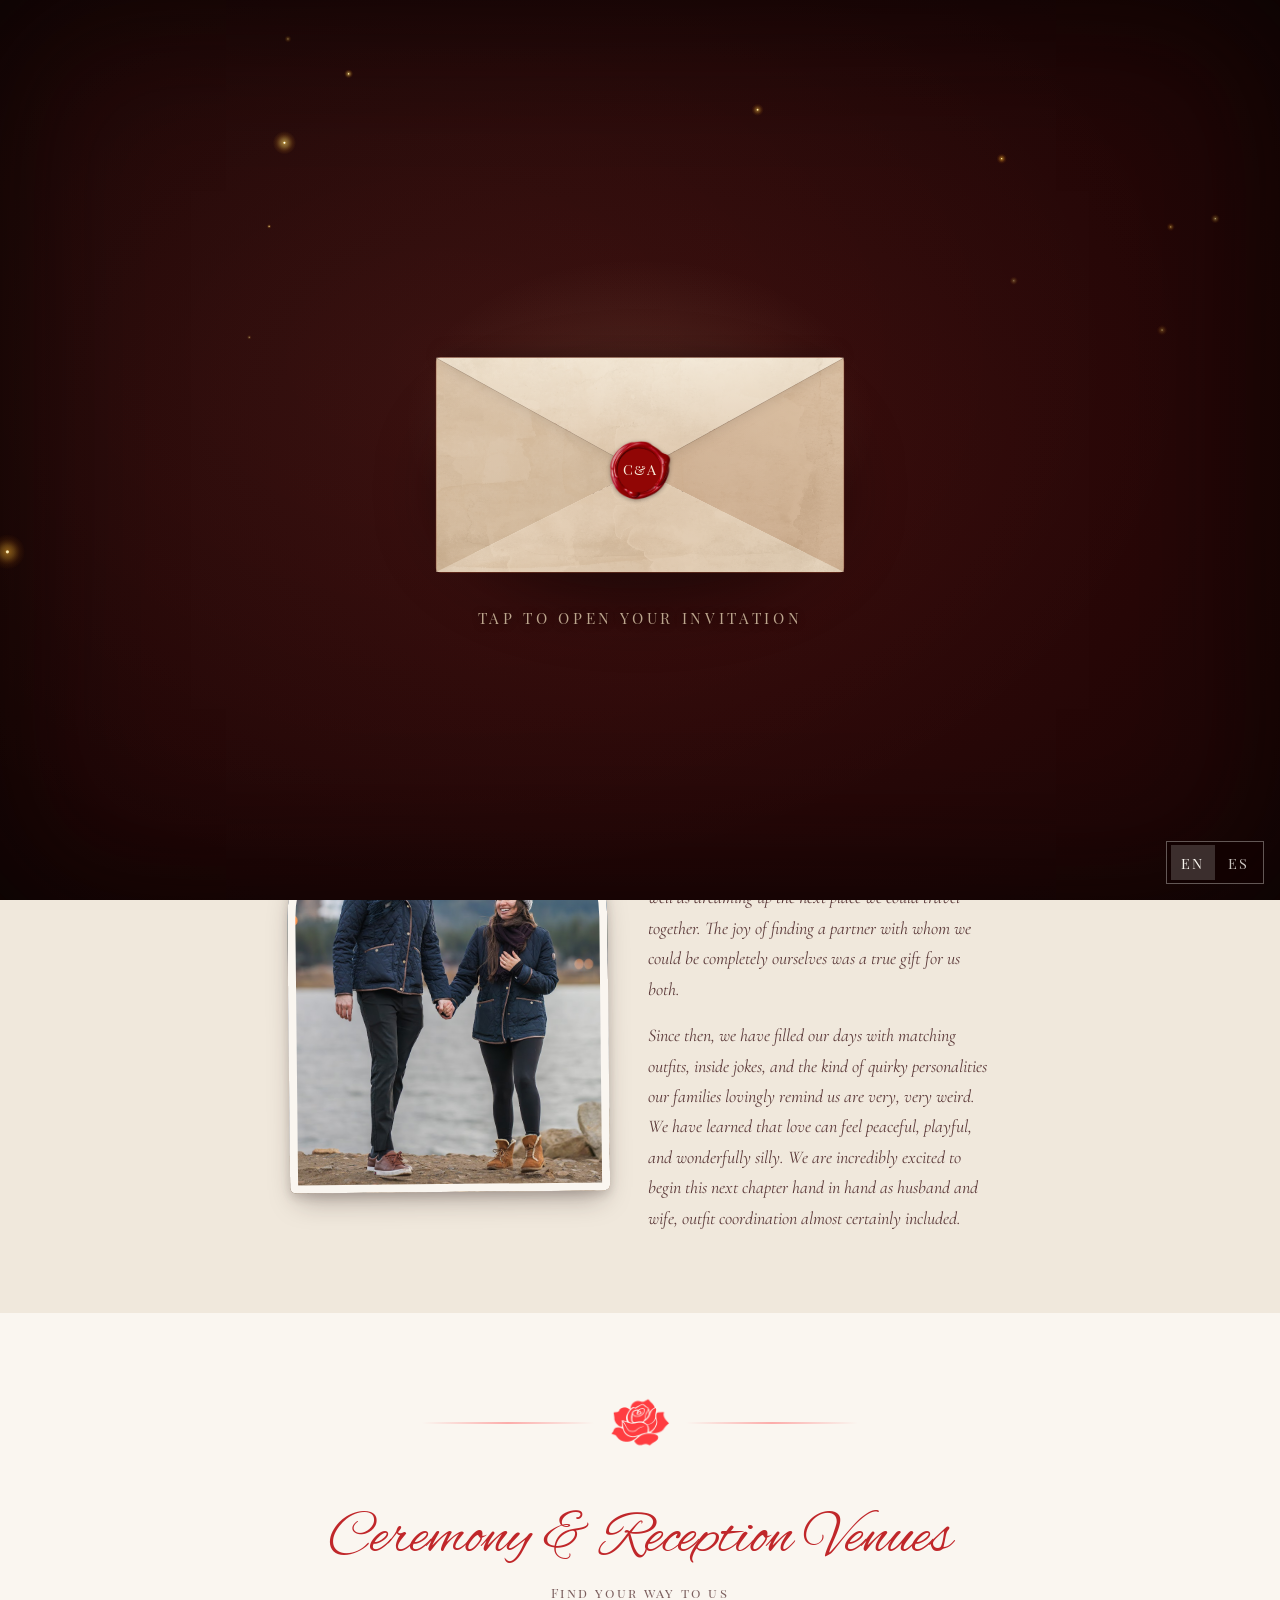
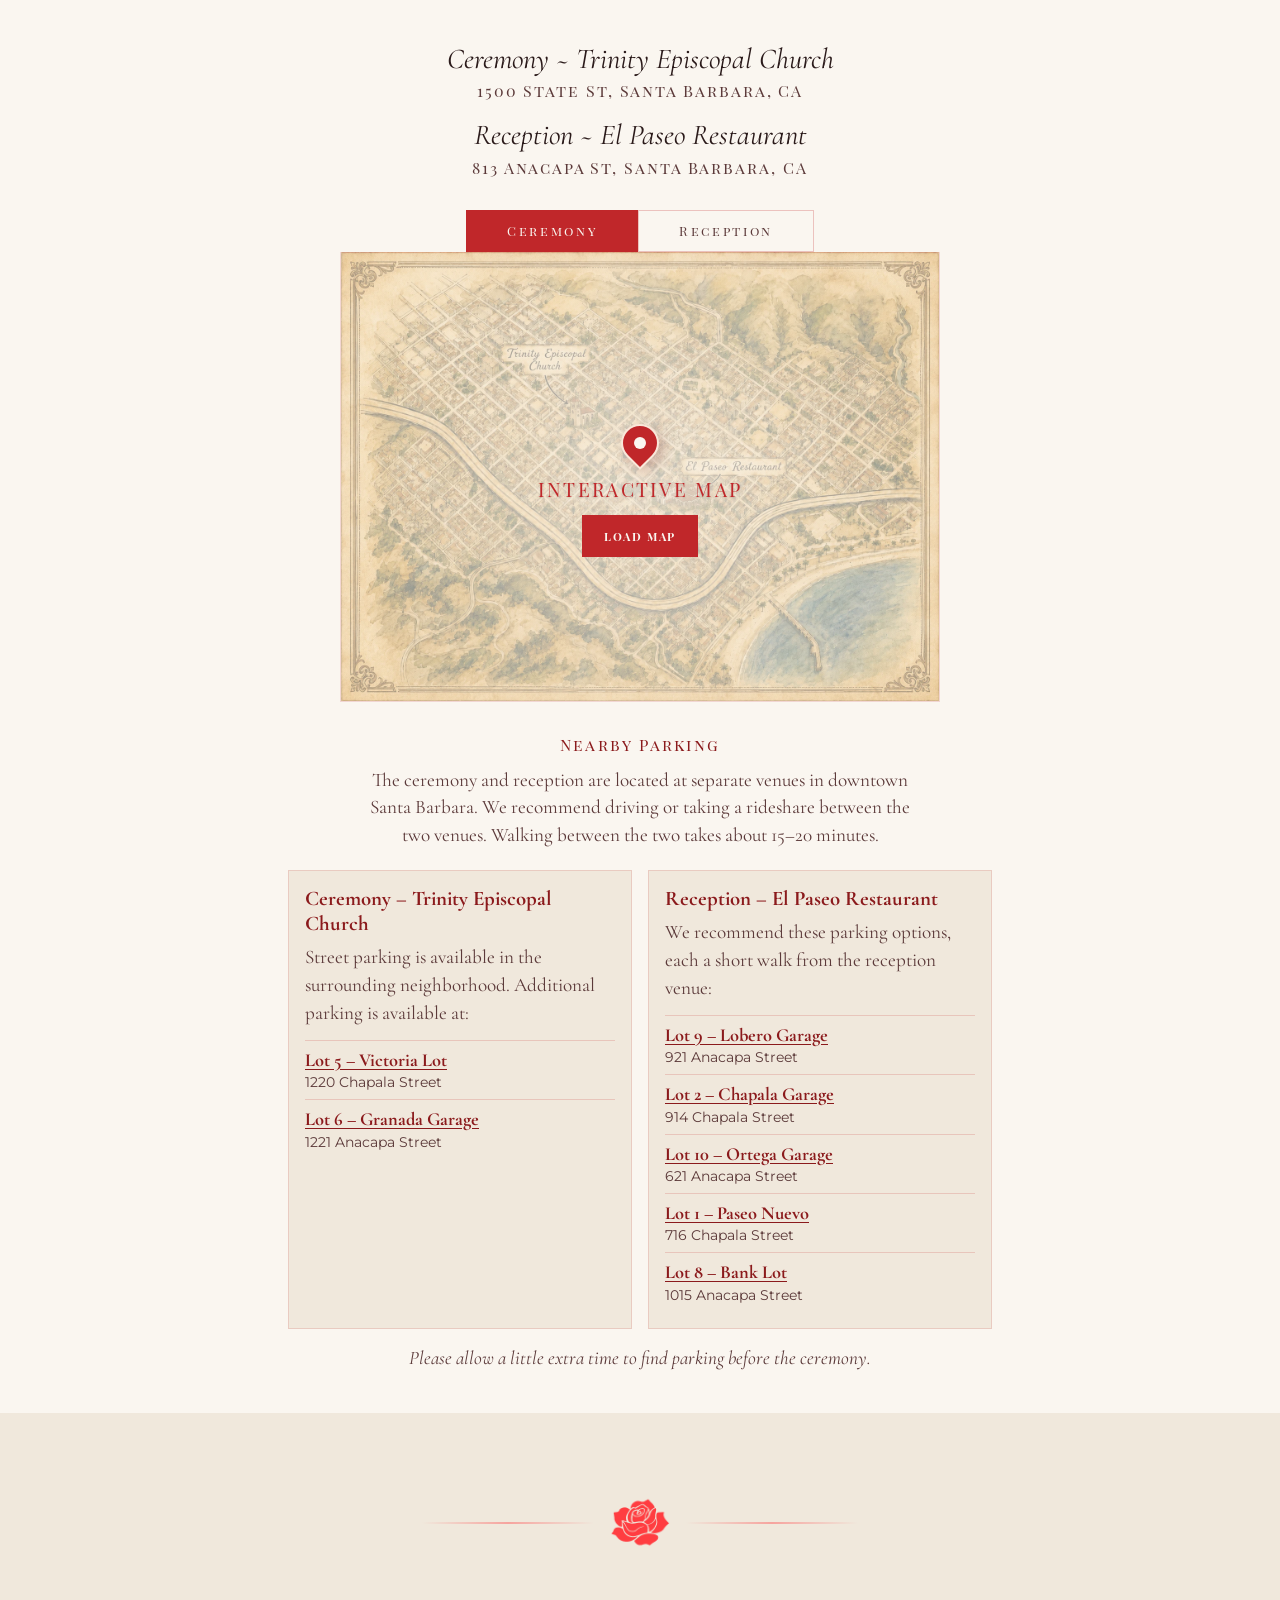
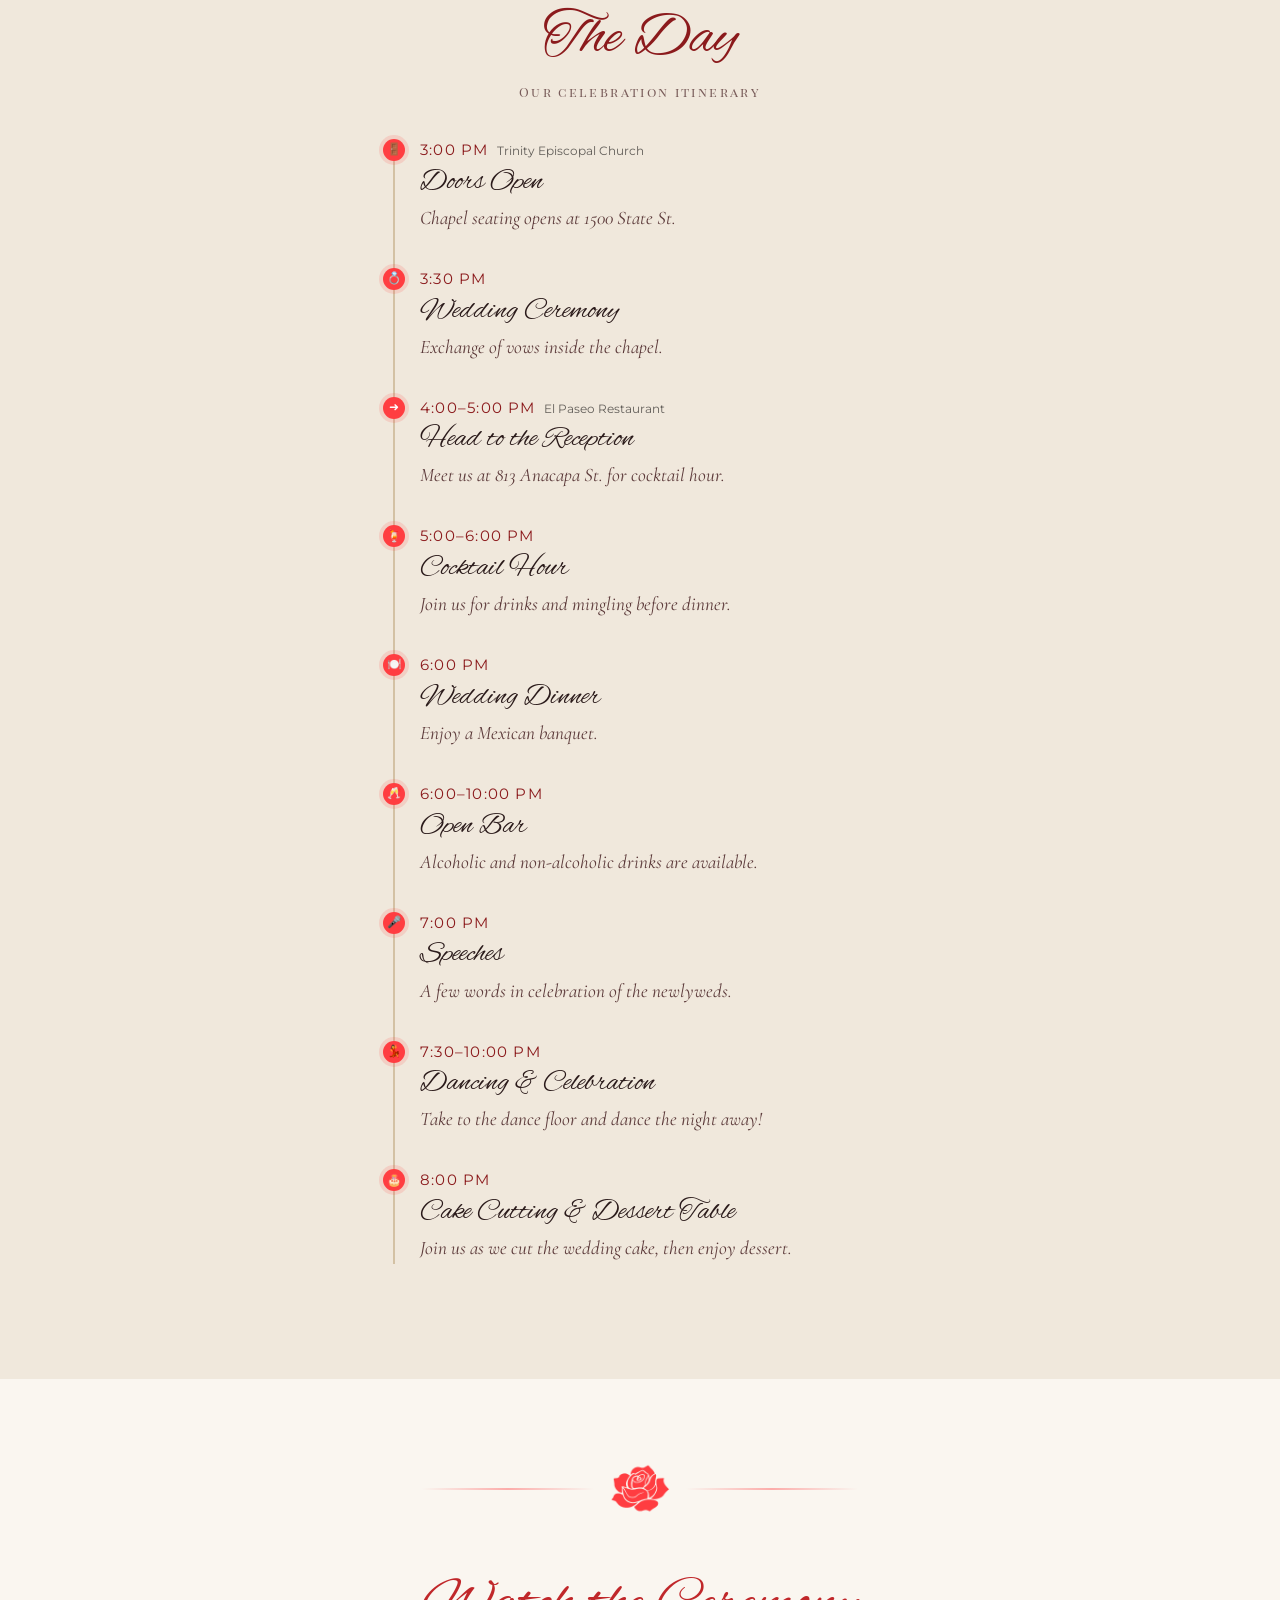
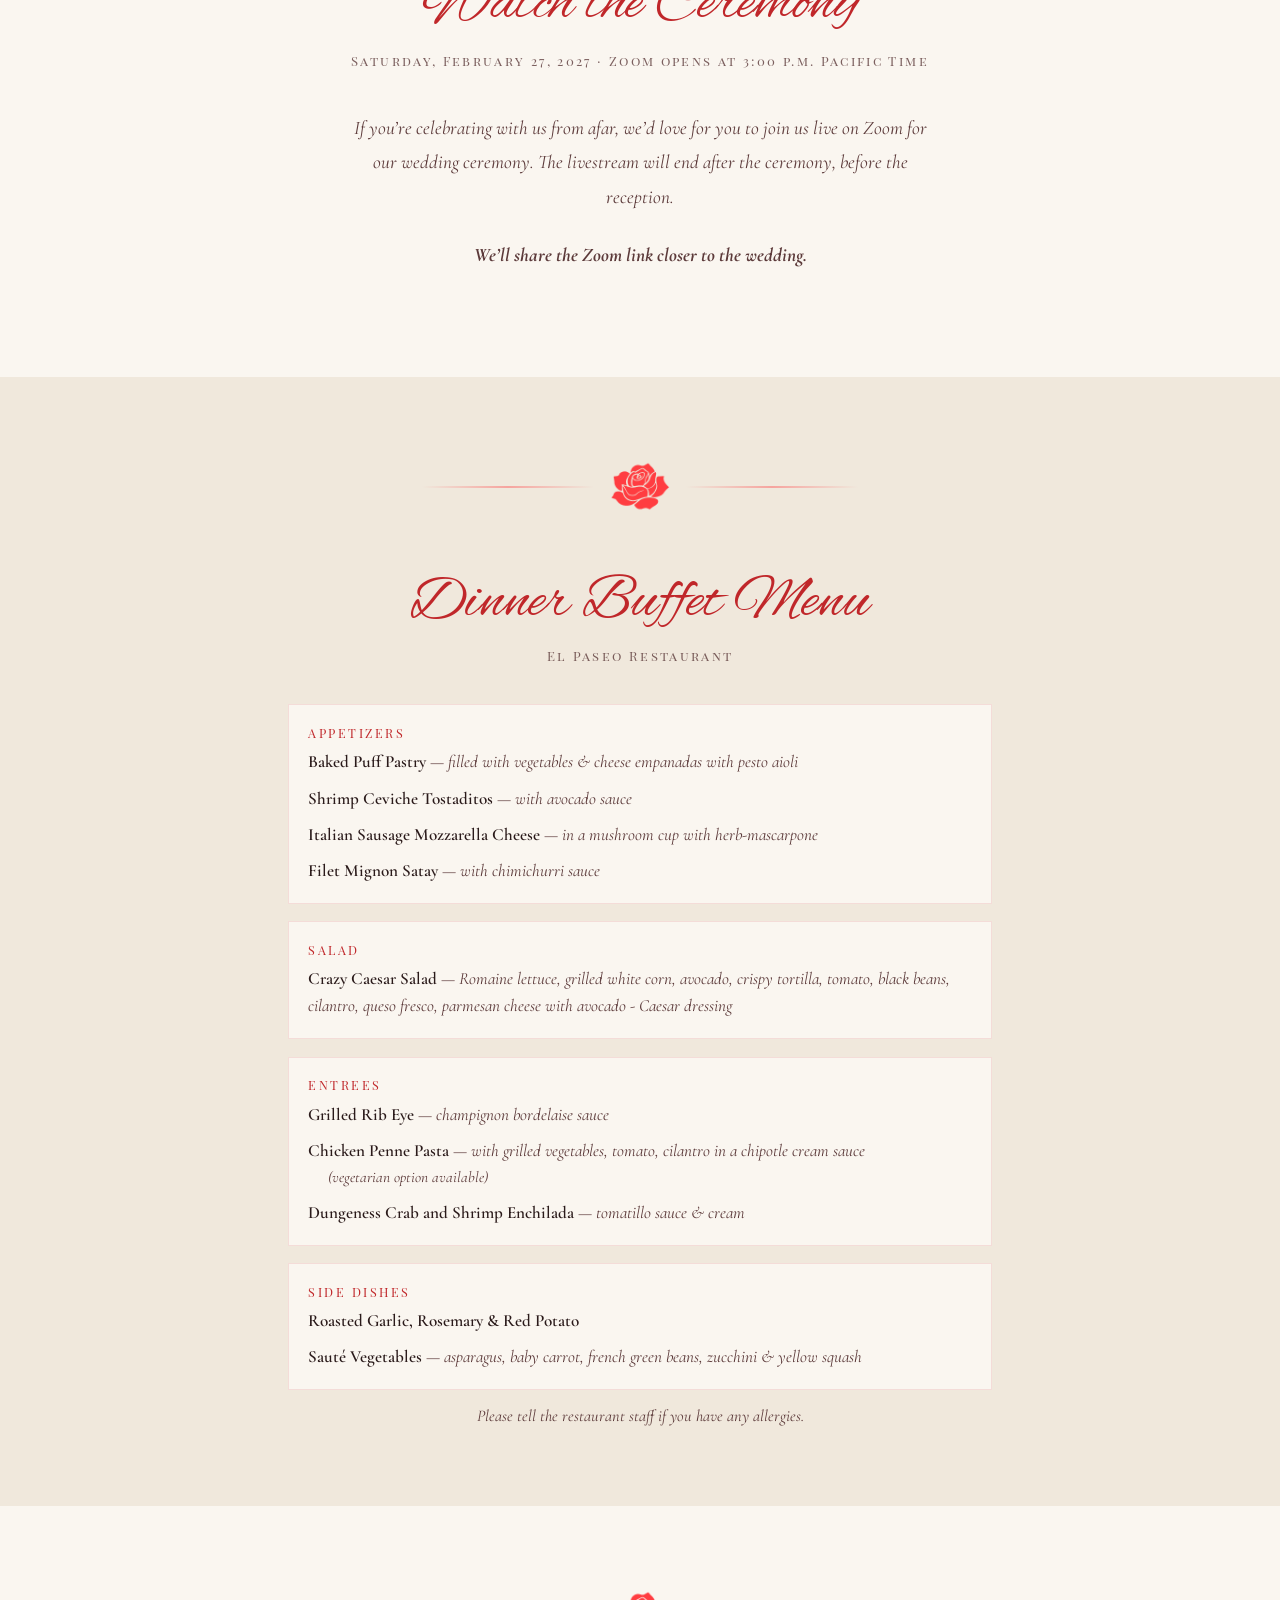
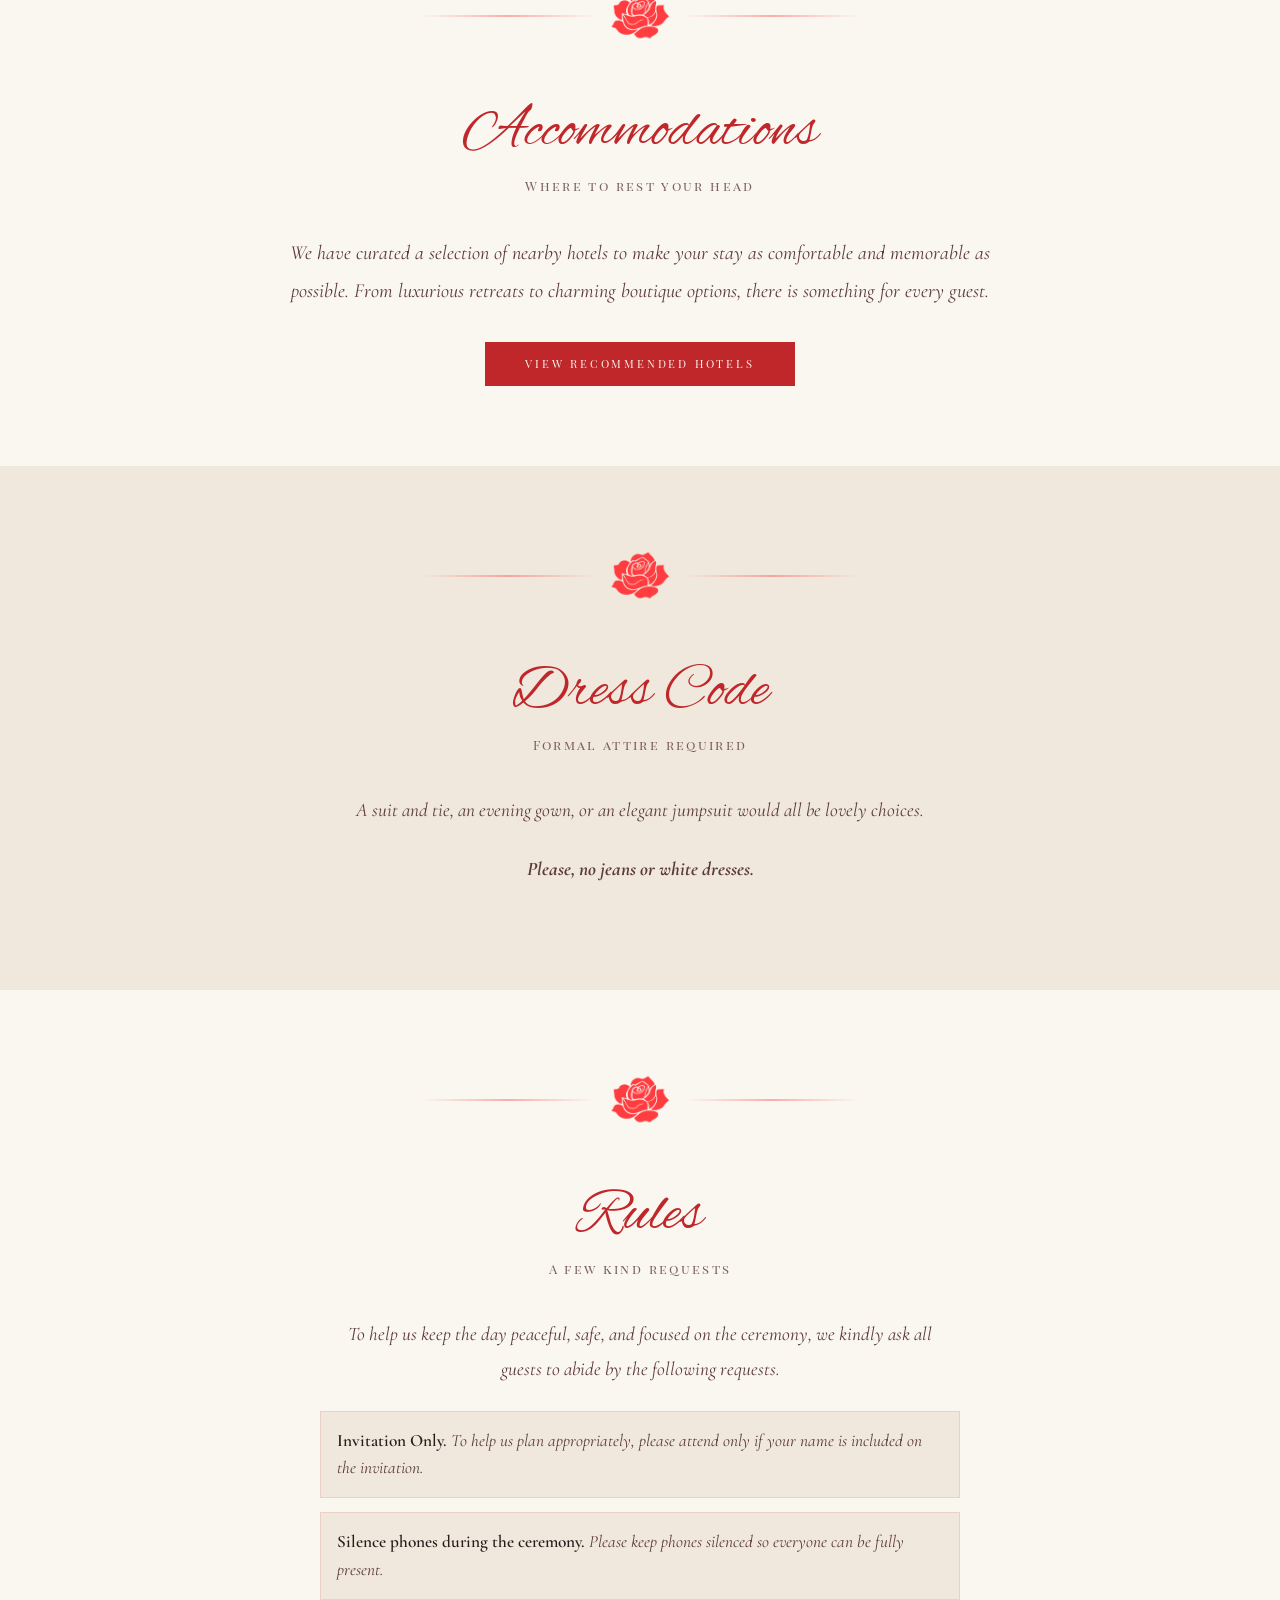
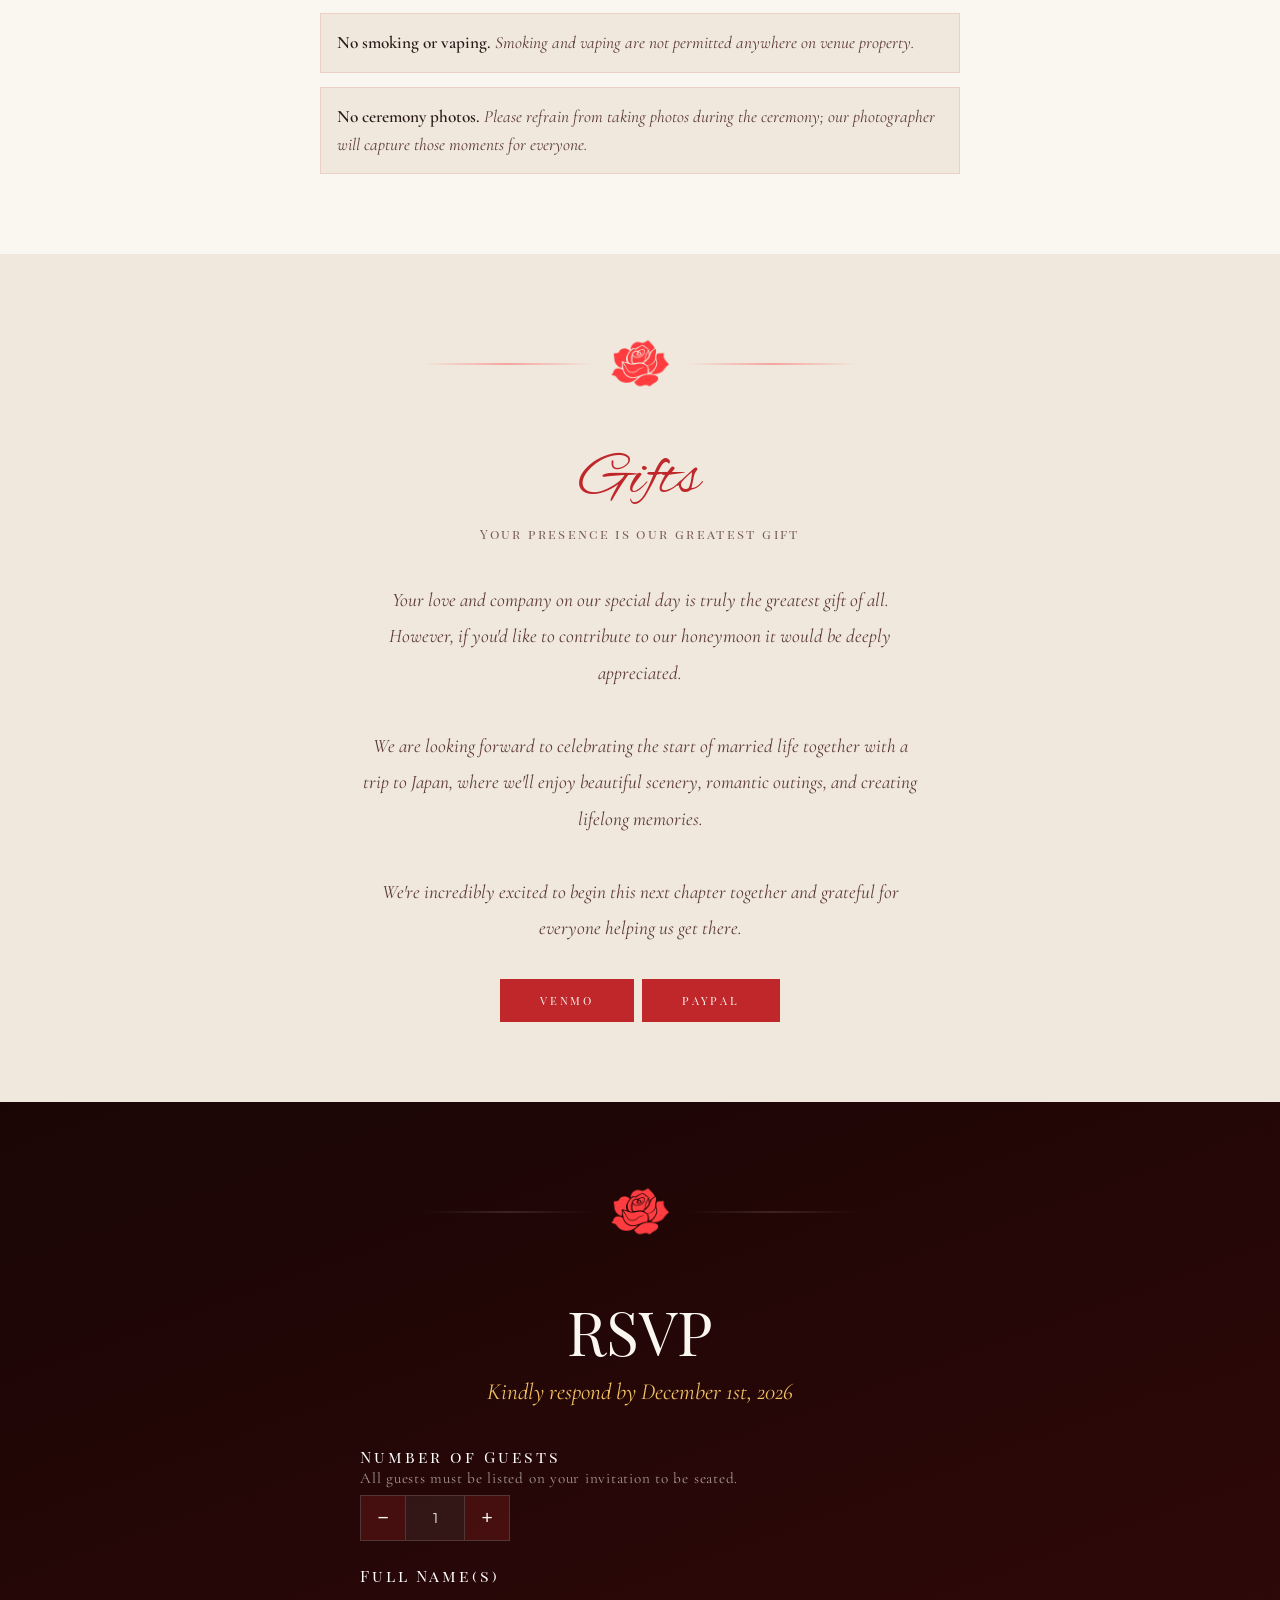
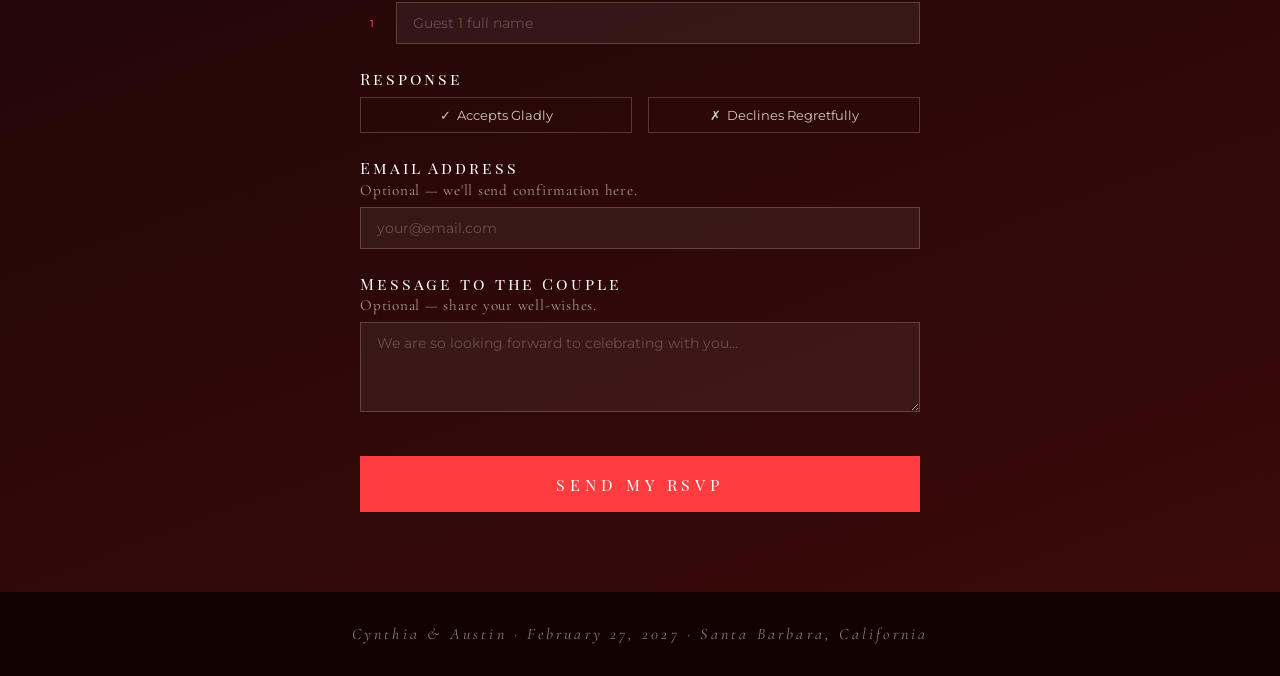
==== commit 9b860a2a: "Prevent RSVP overlap on short desktop viewports" ====
--- a/index.html
+++ b/index.html
@@ -824,6 +824,44 @@
             transparent 100%);
       }
       .hero-cta { font-size: 0.9rem; padding: 0.9rem 2.4rem; margin-top: 1.25rem; letter-spacing: 0.28em; }
+    }
+
+    @media (min-width: 769px) and (pointer: fine) {
+      body { --hero-h: 100svh; }
+
+      #hero {
+        display: grid;
+        /* Keep the invitation centered when there is room, and reserve the
+           hint's full height in the bottom row on shorter screens. */
+        grid-template: minmax(0, 1fr) auto minmax(max-content, 1fr) / minmax(0, 1fr);
+        justify-items: center;
+      }
+      .hero-content { grid-row: 2; }
+      .scroll-hint {
+        grid-row: 3;
+        position: relative;
+        bottom: auto;
+        align-self: end;
+        margin: 0.75rem 0 2.5rem;
+        pointer-events: none;
+      }
+
+      @media (max-height: 60em) {
+        .hero-content { padding-block: 1.25rem; }
+        .hero-names { font-size: clamp(3rem, min(12vw, 12svh), 7rem); }
+        .hero-ampersand { font-size: clamp(2.5rem, min(10vw, 9svh), 5.5rem); }
+        .hero-countdown { margin-top: 0.75rem; }
+        .hero-cta { margin-top: 1rem; }
+        .scroll-hint { margin-bottom: 1rem; }
+      }
+
+      @media (max-height: 48em) {
+        /* Let the page scroll through the full invitation on very short screens. */
+        #hero-story-transition, .hero-story-sticky { height: auto; }
+        .hero-story-sticky, .hero-story-sticky #hero { position: relative; }
+        .hero-story-sticky #hero { height: auto; min-height: var(--hero-h); }
+        .hero-story-real { margin-top: 0; }
+      }
     }
 
     /* ── OUR STORY ─────────────────────────────────────── */
@@ -3605,7 +3643,7 @@
   const docEl = document.documentElement;
   let wrapper = null, sticky = null, hero = null, scene = null, content = null, hint = null, storySection = null;
   let enabled = null;   // null = not yet decidable (hero not revealed)
-  let scrollDistance = 1, lastApplied = -1;
+  let scrollDistance = 0, lastApplied = -1;
   let raf = null;
   let scaleAmp = 0.24, spreadPx = 78;
 
@@ -3620,9 +3658,10 @@
 
   function measure() {
     scrollDistance = Math.max(
-      1,
+      0,
       wrapper.offsetHeight - (sticky.offsetHeight || window.innerHeight || 1)
     );
+    docEl.classList.toggle('hero-exit-on', scrollDistance > 0);
   }
 
   // Decided lazily on the first scroll after the hero is revealed, because the
@@ -3646,7 +3685,6 @@
       measure();
       schedule();
     }, { passive: true });
-    docEl.classList.add('hero-exit-on');
     storySection?.classList.add('in-view');
     return true;
   }
@@ -3665,8 +3703,7 @@
 
   function frame() {
     raf = null;
-    const top = wrapper.getBoundingClientRect().top;
-    const p = clamp01(-top / scrollDistance);
+    const p = scrollDistance > 0 ? clamp01(-wrapper.getBoundingClientRect().top / scrollDistance) : 0;
     if (Math.abs(p - lastApplied) > 0.001) {
       apply(p);
       lastApplied = p;
